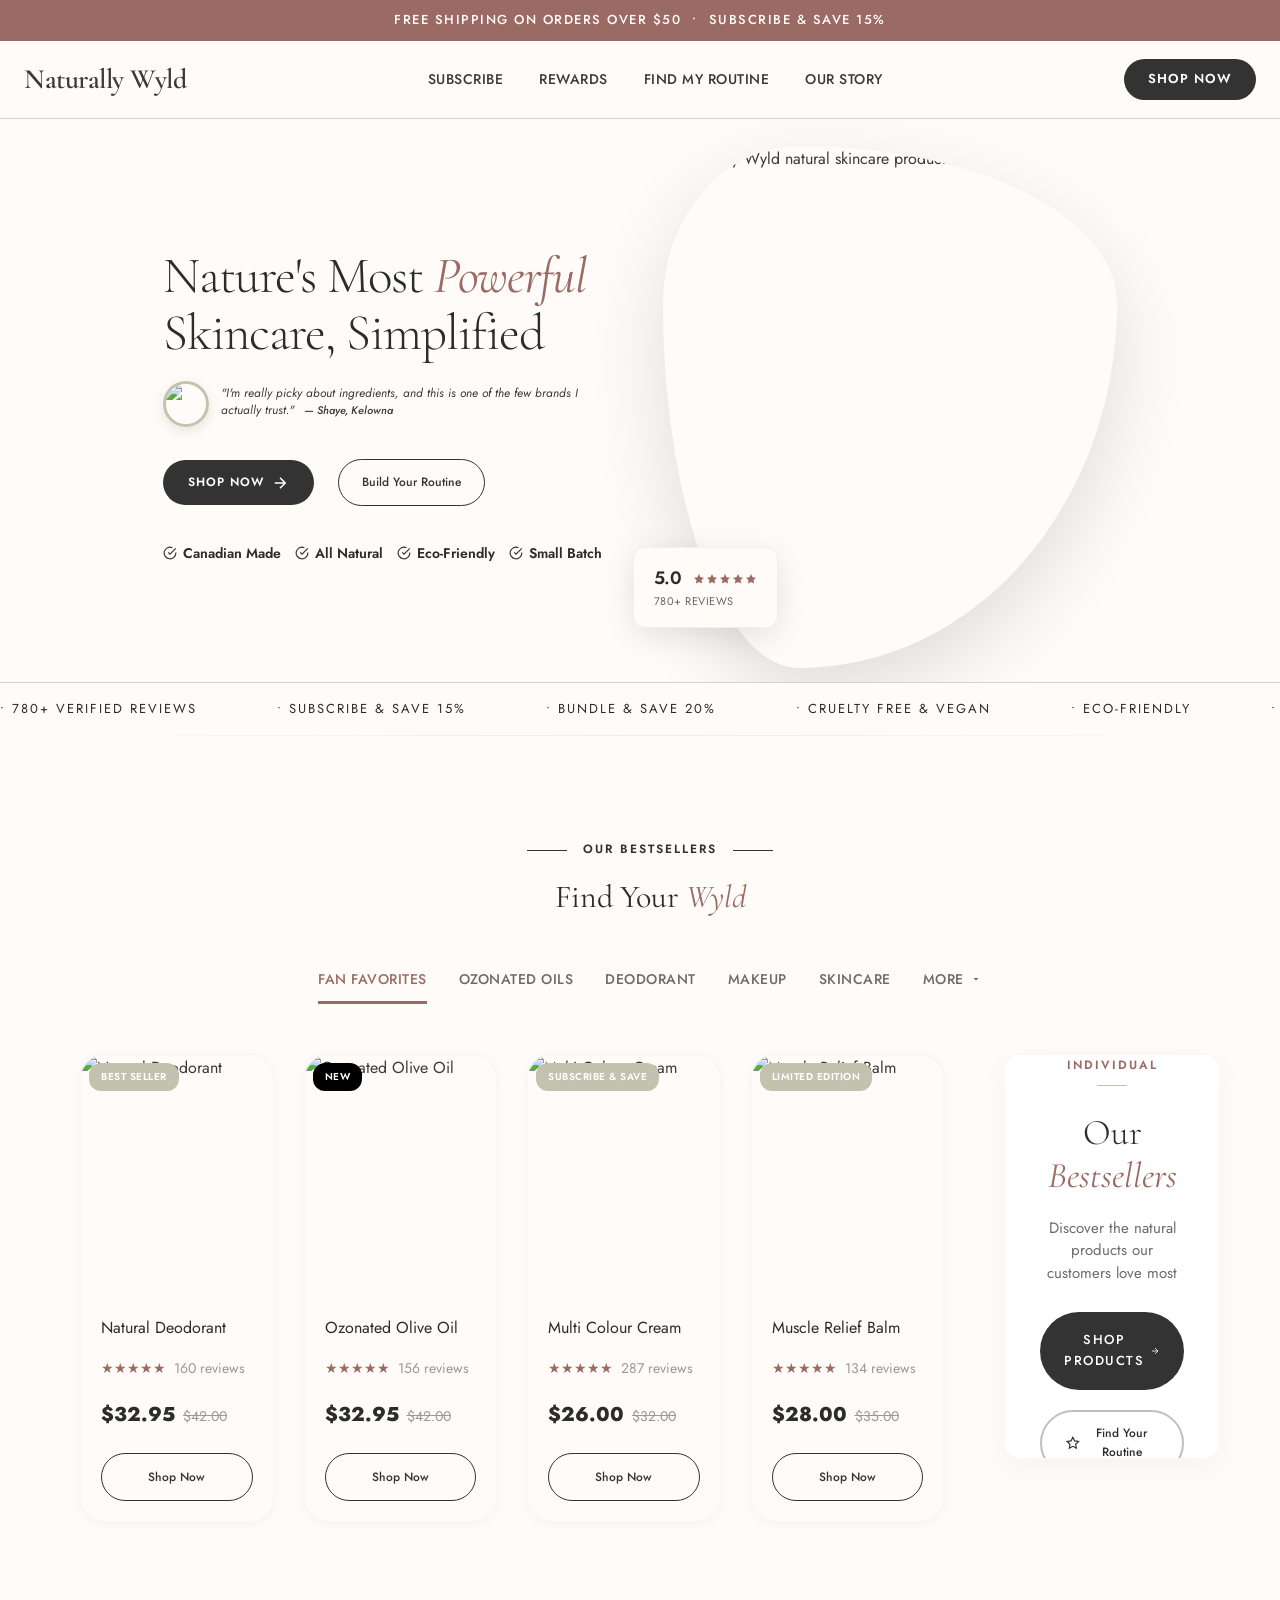
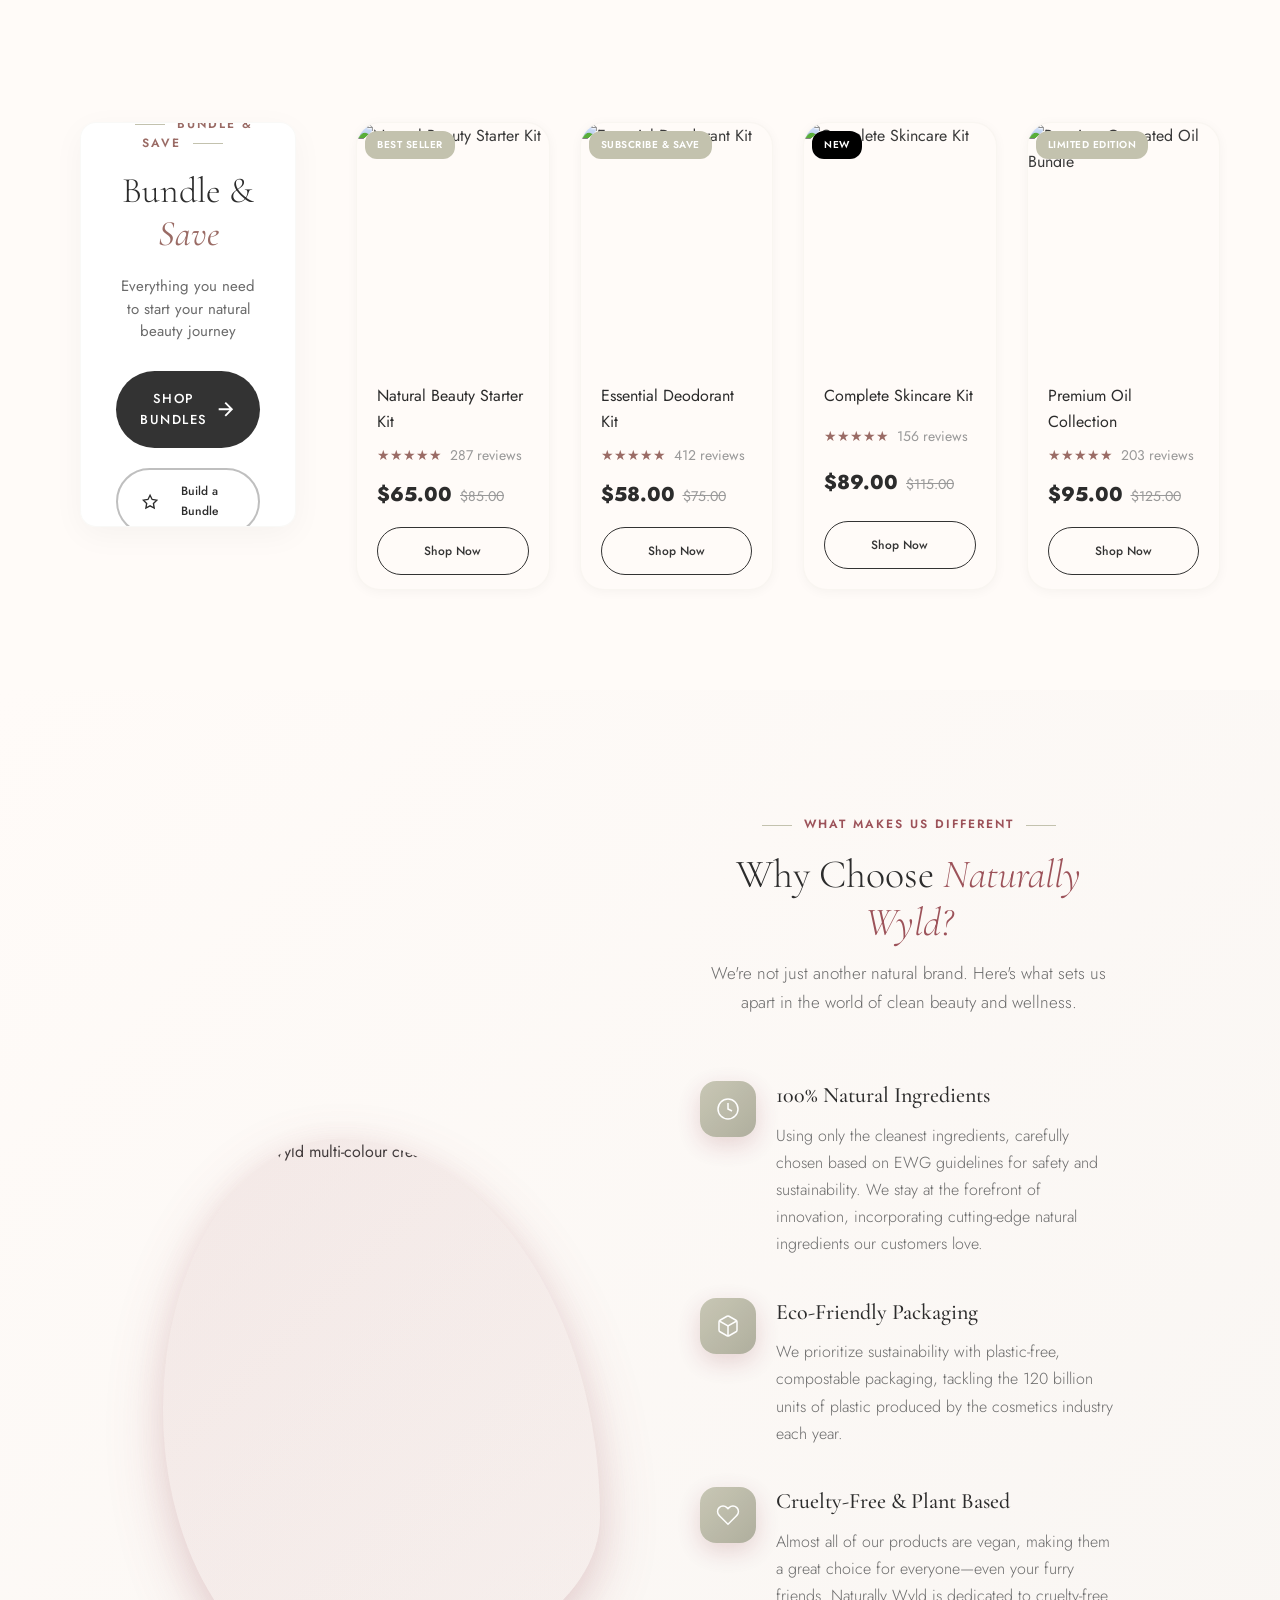
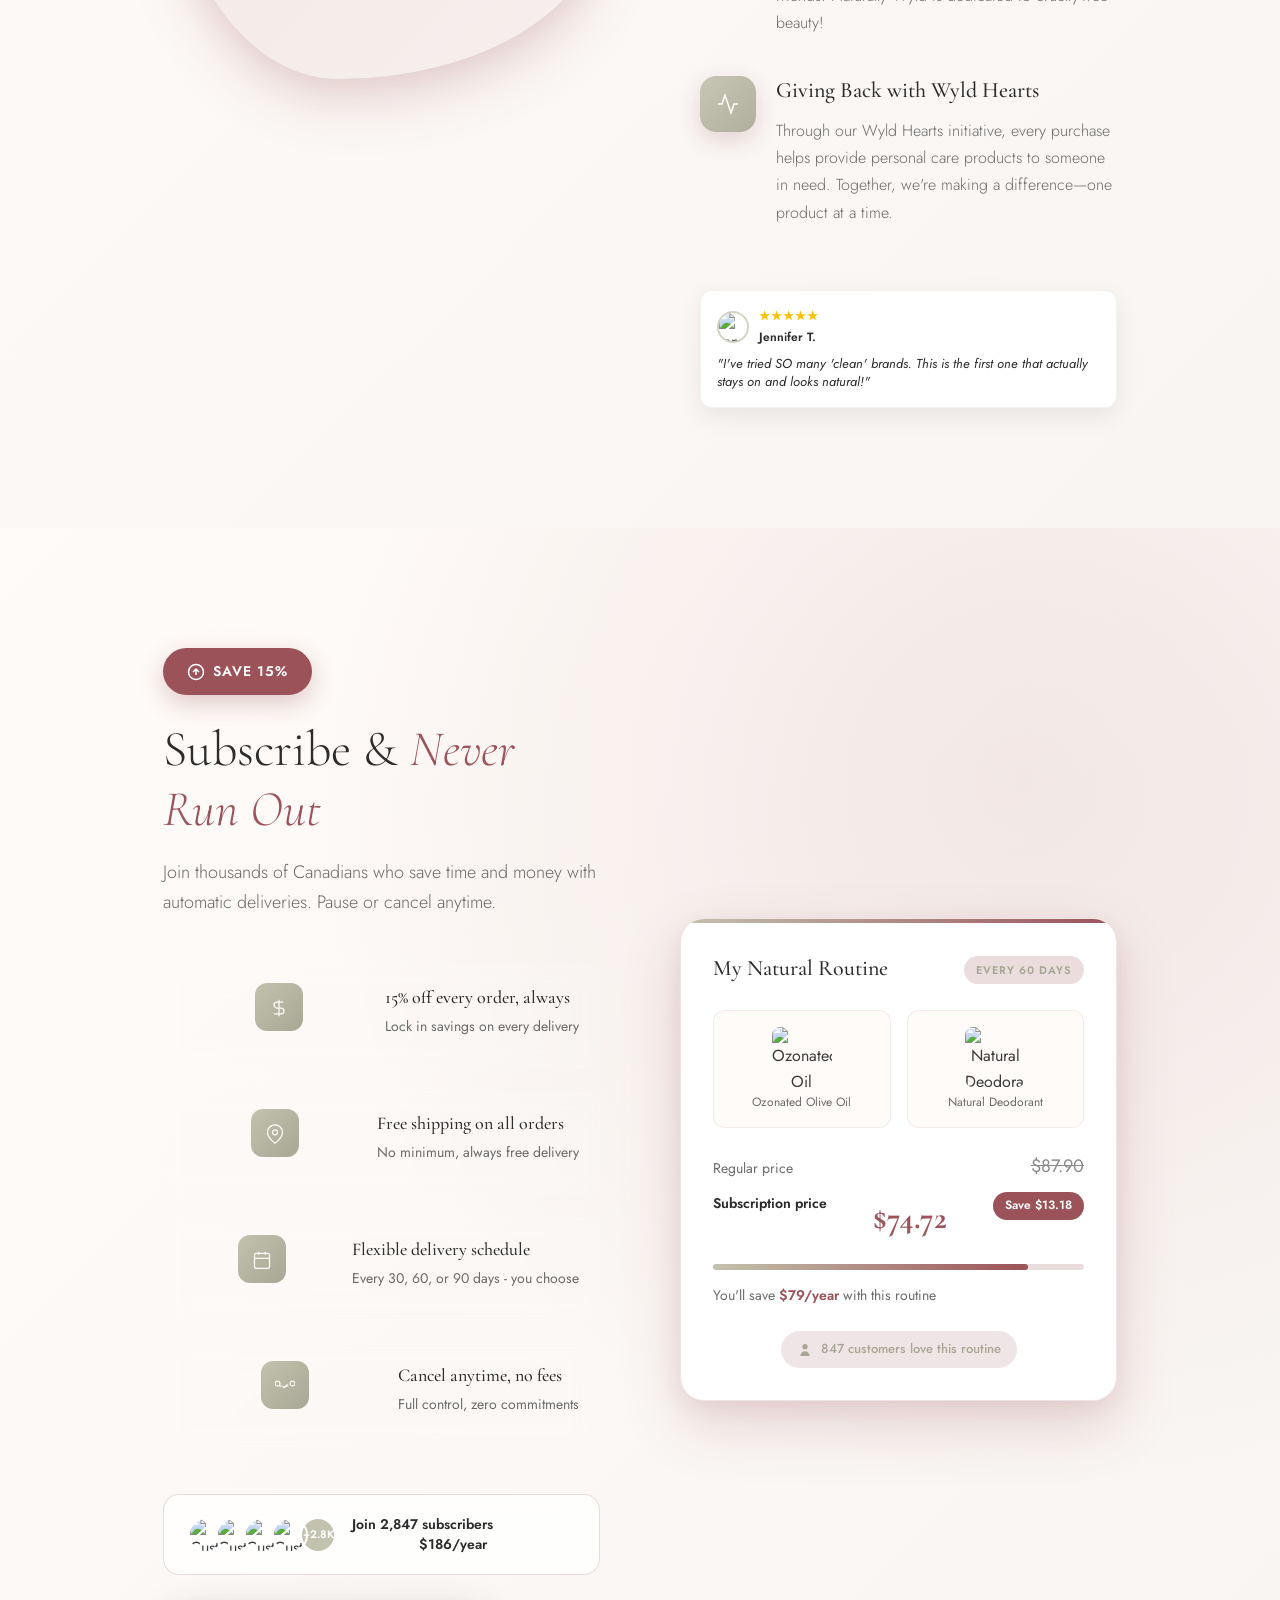
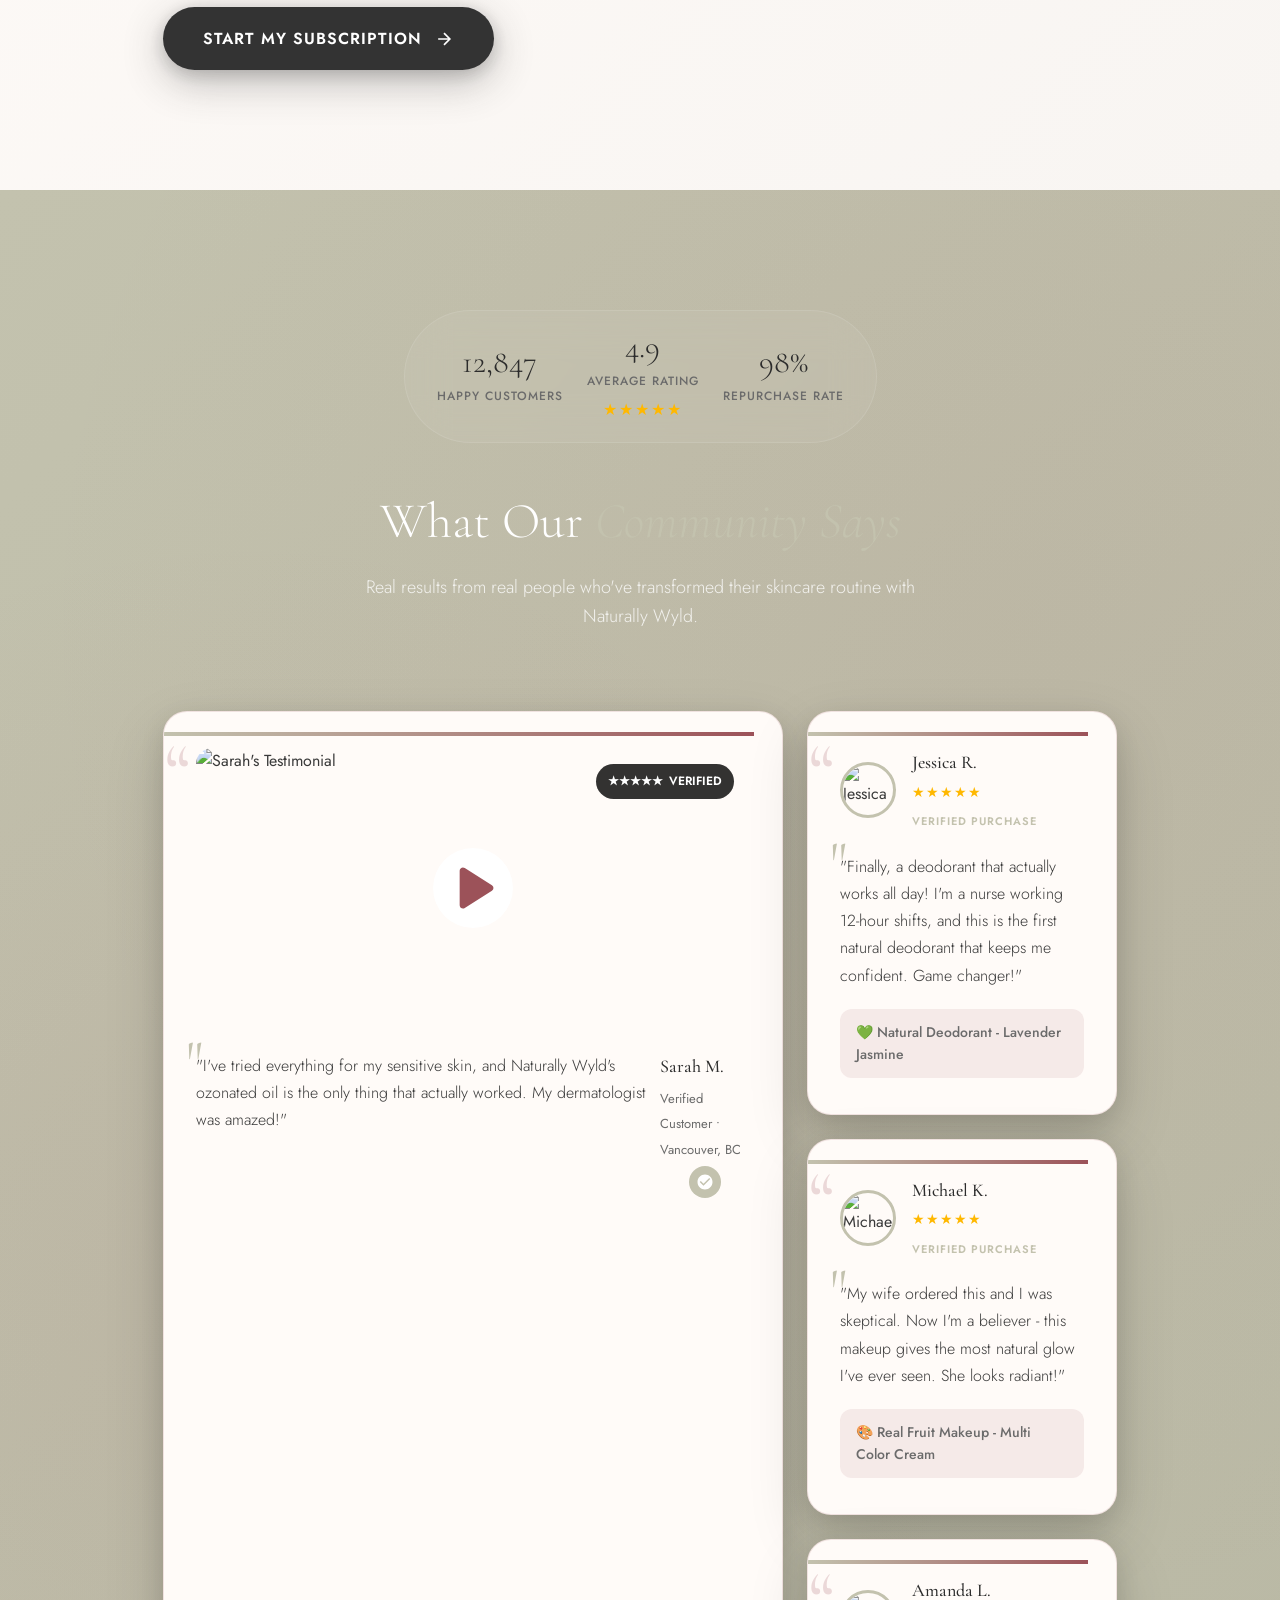
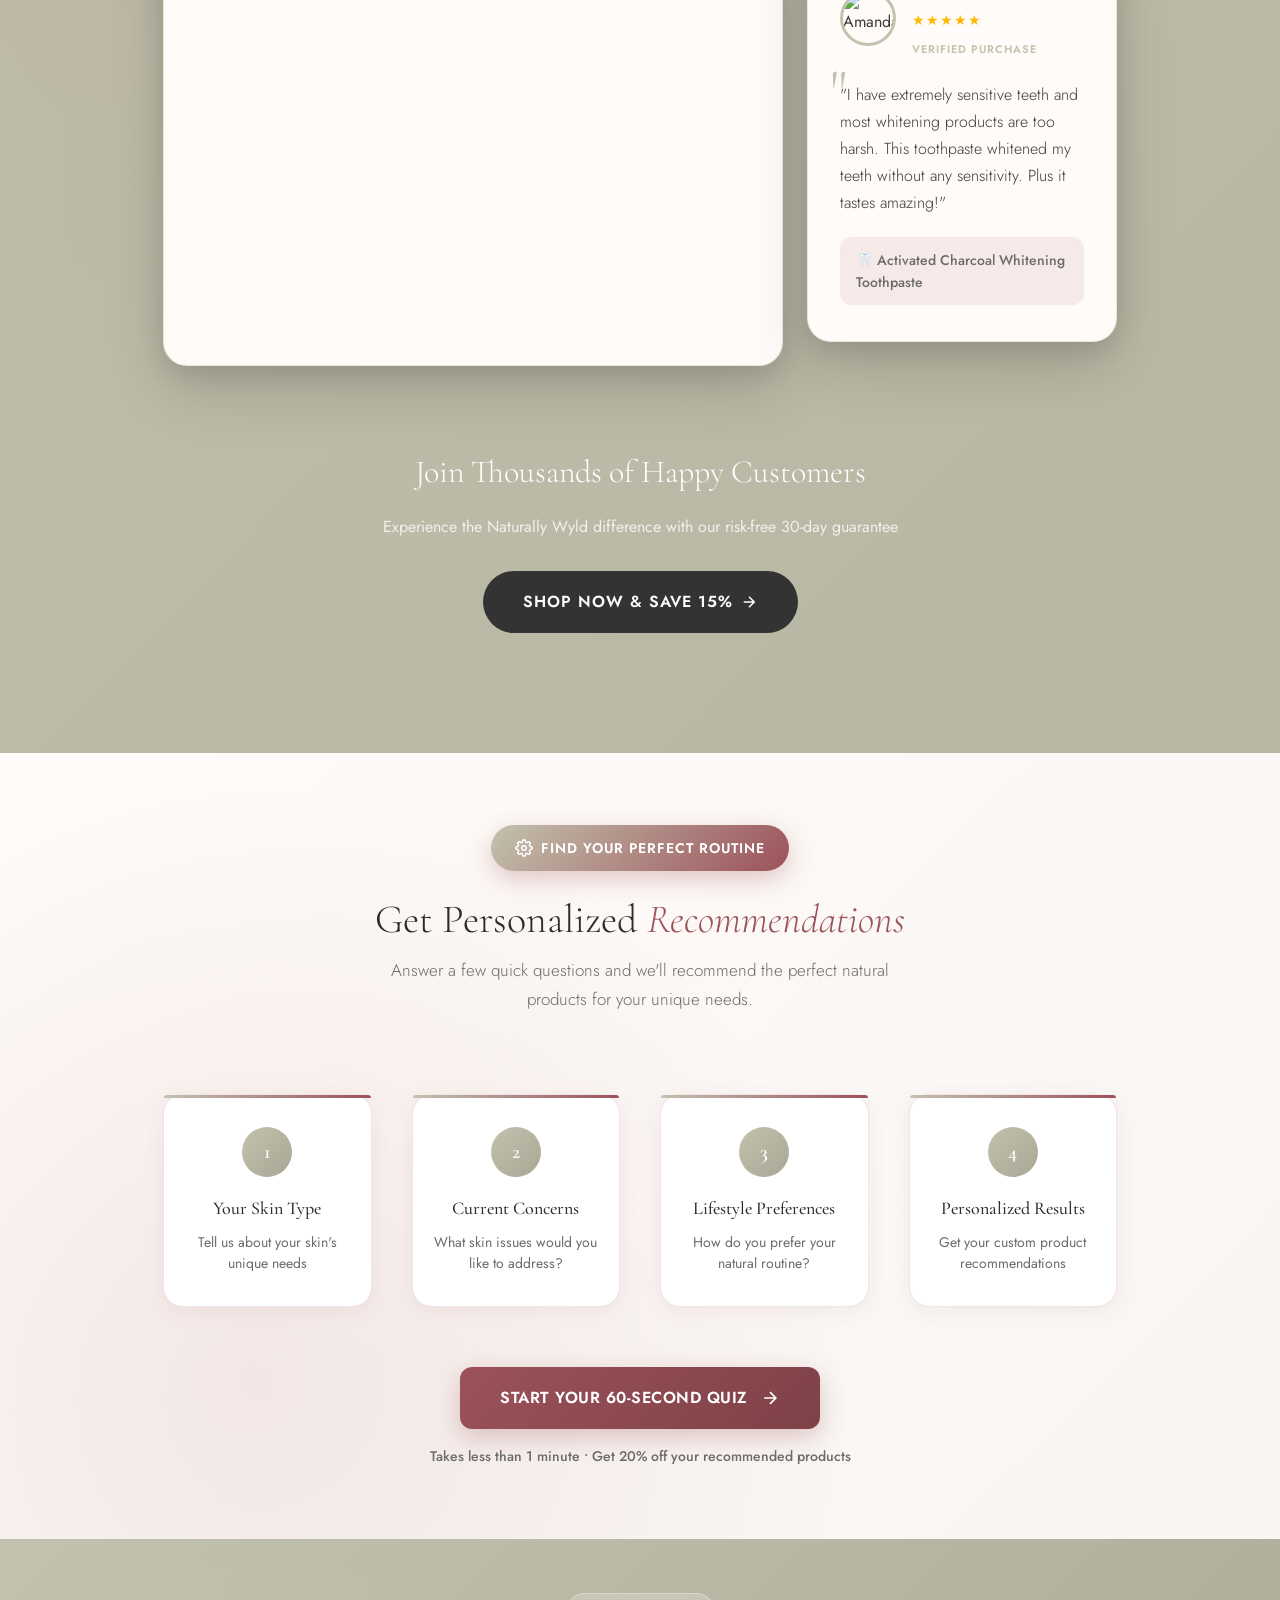
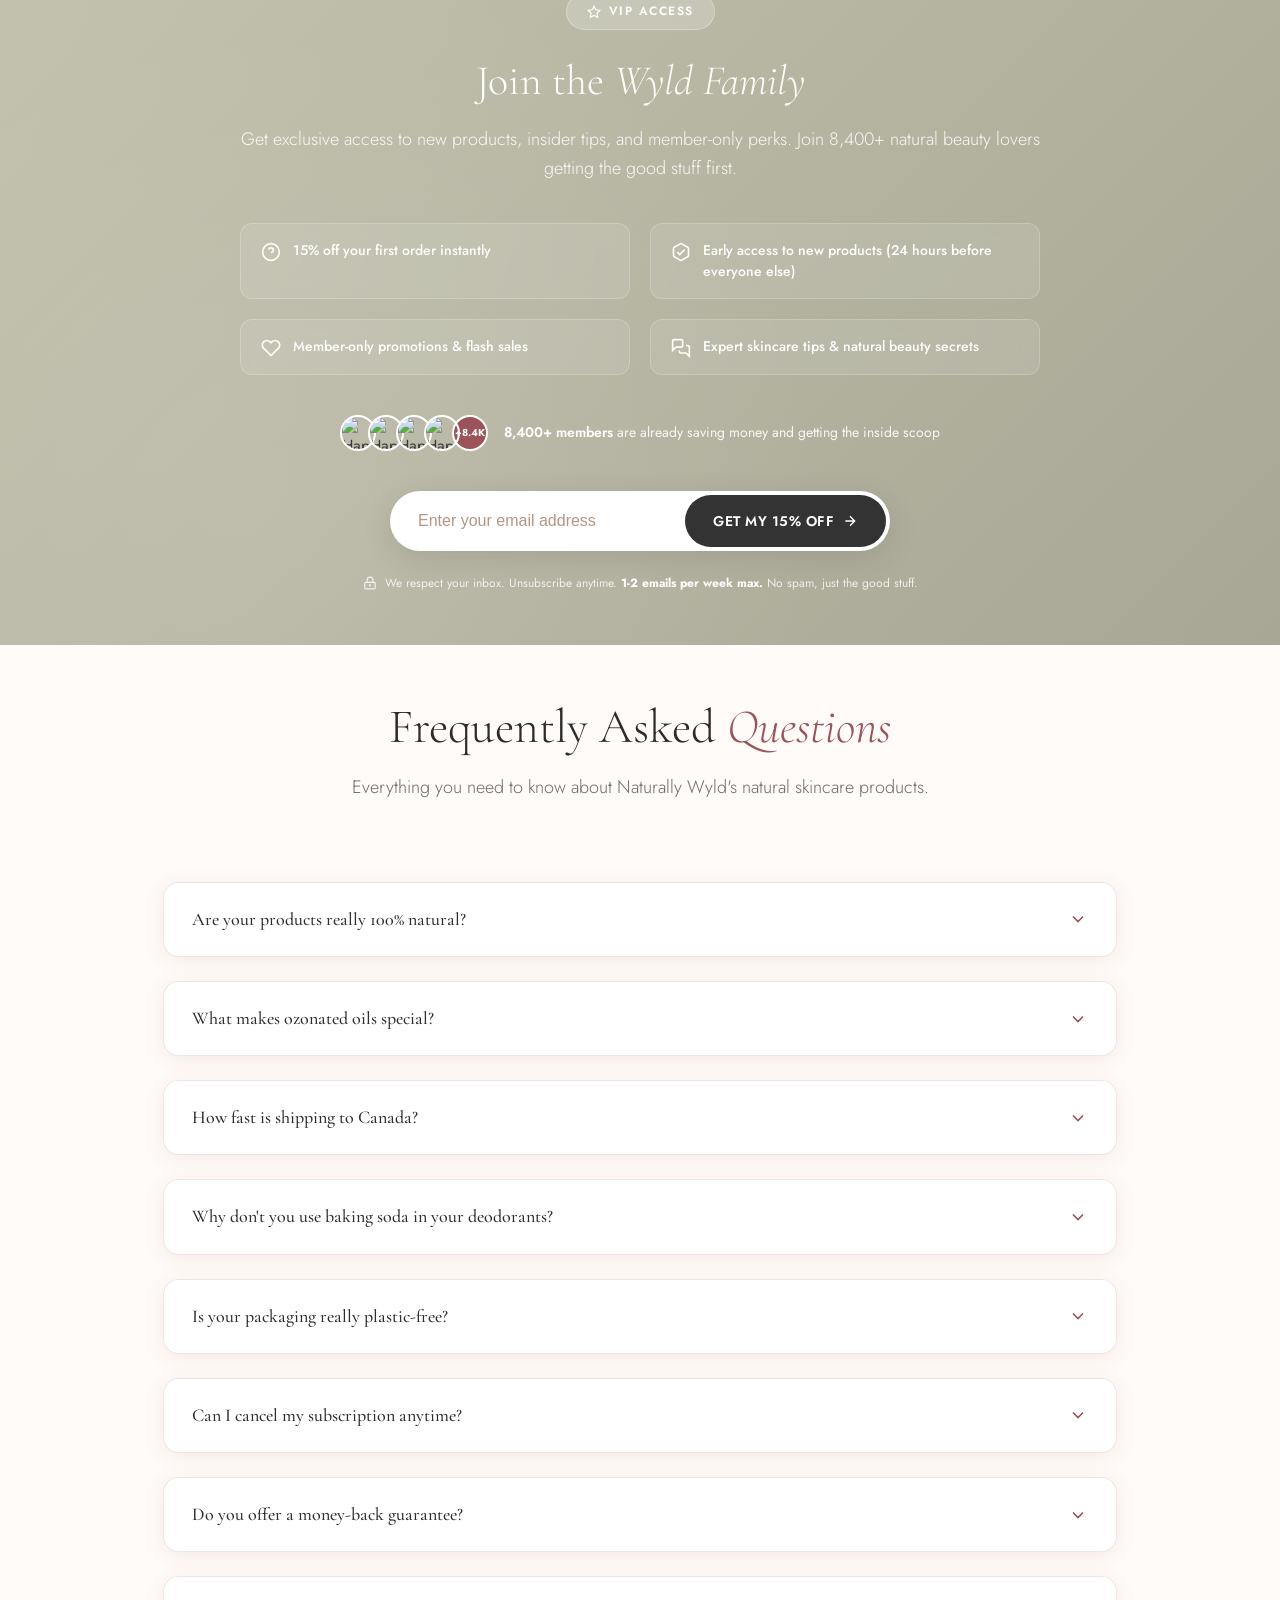
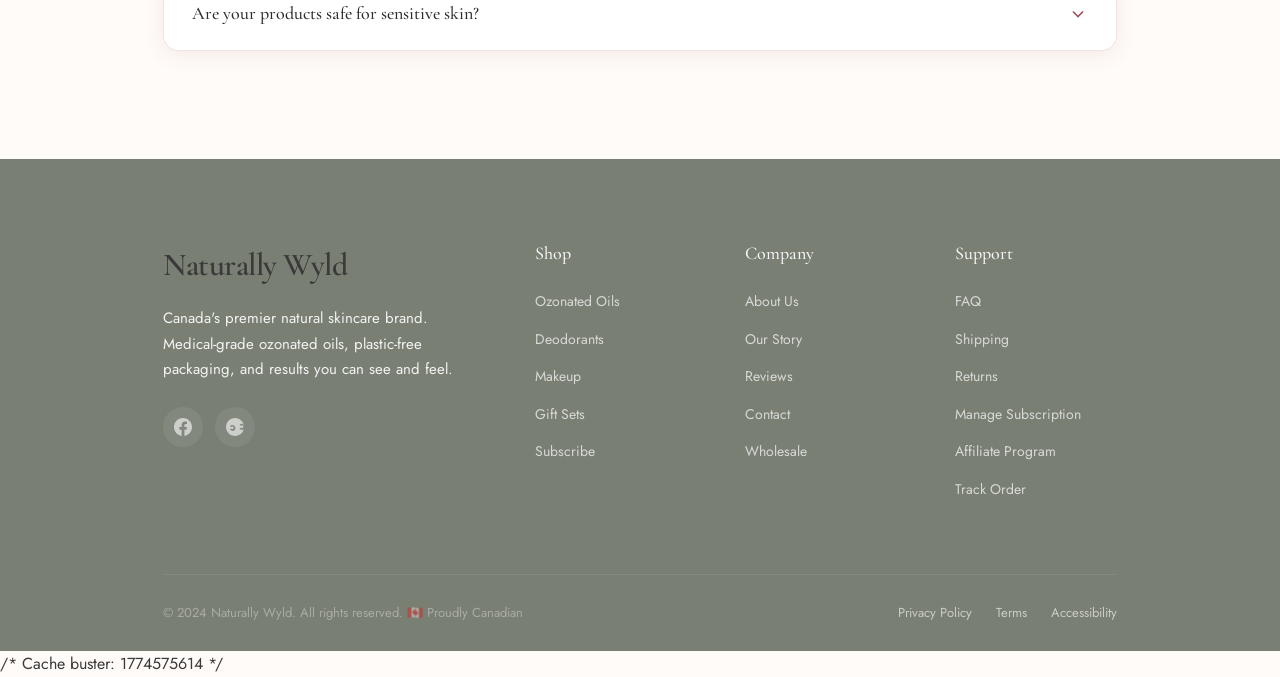
==== wyld-homepage.html @ 9cf931ef "🔧 FIXED BUNDLES SECTION: Restored correct layout for bundles DEVON'S BUNDLES FIX REQUEST: ✅ Fixed me" ====
<!DOCTYPE html>
<html lang="en">
<head>
    <meta charset="UTF-8">
    <meta name="viewport" content="width=device-width, initial-scale=1.0">
    <meta name="description" content="Naturally Wyld - Canadian natural skincare. Medical-grade ozonated oils, baking soda-free deodorants, real fruit makeup. 100% plastic-free. Good For You, Good For The Planet.">
    <meta name="keywords" content="natural skincare Canada, ozonated olive oil, baking soda free deodorant, plastic free skincare, organic skincare">
    <title>Naturally Wyld | Good For You, Good For The Planet</title>

    <!-- Google Fonts -->
    <link rel="preconnect" href="https://fonts.googleapis.com">
    <link rel="preconnect" href="https://fonts.gstatic.com" crossorigin>
    <link href="https://fonts.googleapis.com/css2?family=Cormorant+Garamond:ital,wght@0,300;0,400;0,500;0,600;0,700;1,300;1,400;1,500&family=Jost:wght@300;400;500;600;700&display=swap" rel="stylesheet">

    <style>
        /* ========================================
           CSS CUSTOM PROPERTIES & RESET
           ======================================== */
        :root {
            --sage: #C3C2AE;
            --sage-light: #d4d3c3;
            --sage-dark: #a8a795;
            --cream: #FFFBF8;
            --cream-warm: #FFF6EF;
            --terracotta: #9C5259;
            --terracotta-light: #b8727a;
            --terracotta-dark: #7d4147;
            /* Reverted to original terracotta red buttons */
            --brown: #9A6B65;
            --brown-light: #b08a85;
            --brown-dark: #95684F;
            --brown-dark: #7a5550;
            --charcoal: #2C2C2C;
            --text-primary: #3a3a3a;
            --text-secondary: #6b6b6b;
            --text-light: #8a8a8a;
            --white: #FFFBF8;
            --shadow-sm: 0 2px 8px rgba(0,0,0,0.06);
            --shadow-md: 0 8px 30px rgba(0,0,0,0.08);
            --shadow-lg: 0 20px 60px rgba(0,0,0,0.1);
            --shadow-xl: 0 30px 80px rgba(0,0,0,0.12);
            --radius-sm: 8px;
            --radius-md: 16px;
            --radius-lg: 24px;
            --radius-xl: 32px;
            --transition-fast: 0.2s cubic-bezier(0.4, 0, 0.2, 1);
            --transition-smooth: 0.4s cubic-bezier(0.4, 0, 0.2, 1);
            --transition-spring: 0.6s cubic-bezier(0.34, 1.56, 0.64, 1);
            --font-serif: 'Cormorant Garamond', Georgia, serif;
            --font-sans: 'Jost', -apple-system, BlinkMacSystemFont, sans-serif;
        }

        *, *::before, *::after {
            margin: 0;
            padding: 0;
            box-sizing: border-box;
        }

        html {
            scroll-behavior: smooth;
            -webkit-text-size-adjust: 100%;
        }

        body {
            font-family: var(--font-sans);
            color: var(--text-primary);
            background-color: var(--cream);
            line-height: 1.6;
            overflow-x: hidden;
            -webkit-font-smoothing: antialiased;
            -moz-osx-font-smoothing: grayscale;
        }

        img {
            max-width: 100%;
            height: auto;
            display: block;
        }

        a {
            text-decoration: none;
            color: inherit;
            transition: color var(--transition-fast);
        }

        button {
            border: none;
            background: none;
            cursor: pointer;
            font-family: inherit;
        }

        ul { list-style: none; }

        .container {
            width: 100%;
            max-width: 990px;
            margin: 0 auto;
            padding: 0 18px;
        }

        /* ========================================
           ANIMATIONS
           ======================================== */
        @keyframes fadeInUp {
            from {
                opacity: 0;
                transform: translateY(40px);
            }
            to {
                opacity: 1;
                transform: translateY(0);
            }
        }

        @keyframes fadeIn {
            from { opacity: 0; }
            to { opacity: 1; }
        }

        @keyframes scaleIn {
            from {
                opacity: 0;
                transform: scale(0.9);
            }
            to {
                opacity: 1;
                transform: scale(1);
            }
        }

        @keyframes slideInLeft {
            from {
                opacity: 0;
                transform: translateX(-60px);
            }
            to {
                opacity: 1;
                transform: translateX(0);
            }
        }

        @keyframes slideInRight {
            from {
                opacity: 0;
                transform: translateX(60px);
            }
            to {
                opacity: 1;
                transform: translateX(0);
            }
        }

        @keyframes float {
            0%, 100% { transform: translateY(0); }
            50% { transform: translateY(-10px); }
        }

        @keyframes shimmer {
            0% { background-position: -200% 0; }
            100% { background-position: 200% 0; }
        }

        @keyframes blob {
            0%, 100% { border-radius: 60% 40% 30% 70% / 60% 30% 70% 40%; }
            25% { border-radius: 30% 60% 70% 40% / 50% 60% 30% 60%; }
            50% { border-radius: 50% 60% 30% 60% / 30% 50% 70% 60%; }
            75% { border-radius: 60% 40% 60% 30% / 70% 40% 50% 60%; }
        }

        @keyframes pulse-ring {
            0% { transform: scale(0.95); opacity: 1; }
            100% { transform: scale(1.15); opacity: 0; }
        }

        .animate-on-scroll {
            opacity: 0;
            transform: translateY(40px);
            transition: opacity 0.8s ease, transform 0.8s ease;
        }

        .animate-on-scroll.visible {
            opacity: 1;
            transform: translateY(0);
        }

        .stagger-1 { transition-delay: 0.1s; }
        .stagger-2 { transition-delay: 0.2s; }
        .stagger-3 { transition-delay: 0.3s; }
        .stagger-4 { transition-delay: 0.4s; }

        /* ========================================
           ANNOUNCEMENT BAR
           ======================================== */
        .announcement-bar {
            background: var(--brown);
            color: var(--white);
            text-align: center;
            padding: 10px 20px;
            font-size: 13px;
            font-weight: 500;
            letter-spacing: 1.5px;
            text-transform: uppercase;
            position: relative;
            overflow: hidden;
        }

        .announcement-bar::before {
            content: '';
            position: absolute;
            top: 0;
            left: -200%;
            width: 200%;
            height: 100%;
            background: linear-gradient(90deg, transparent, rgba(255,255,255,0.1), transparent);
            animation: shimmer 4s infinite;
        }

        .announcement-bar span {
            position: relative;
            z-index: 1;
        }

        /* ========================================
           NAVIGATION
           ======================================== */
        .nav {
            background: rgba(255, 251, 248, 0.92);
            backdrop-filter: blur(20px);
            -webkit-backdrop-filter: blur(20px);
            position: sticky;
            top: 0;
            z-index: 1000;
            border-bottom: 1px solid rgba(44, 44, 44, 0.2);
            transition: box-shadow var(--transition-smooth);
        }

        .nav.scrolled {
            box-shadow: var(--shadow-md);
        }

        .nav-inner {
            display: flex;
            align-items: center;
            justify-content: space-between;
            padding: 16px 0;
            max-width: 1280px;
            margin: 0 auto;
            padding-left: 24px;
            padding-right: 24px;
        }

        .nav-logo {
            font-family: var(--font-serif);
            font-size: 28px;
            font-weight: 600;
            color: var(--text-primary);
            letter-spacing: -0.5px;
        }

        .nav-logo span {
            color: var(--text-primary);
        }

        .nav-links {
            display: flex;
            align-items: center;
            gap: 36px;
        }

        .nav-links a {
            font-size: 14px;
            font-weight: 500;
            letter-spacing: 0.5px;
            text-transform: uppercase;
            color: var(--text-primary);
            position: relative;
            padding: 4px 0;
        }

        .nav-links a::after {
            content: '';
            position: absolute;
            bottom: -2px;
            left: 0;
            width: 0;
            height: 2px;
            background: var(--brown);
            transition: width var(--transition-smooth);
            border-radius: 2px;
        }

        .nav-links a:hover::after {
            width: 100%;
        }

        .nav-cta {
            background: #333333 !important;
            color: var(--white) !important;
            padding: 10px 24px !important;
            border-radius: 50px !important;
            font-size: 13px !important;
            font-weight: 600 !important;
            letter-spacing: 1px !important;
            text-transform: uppercase !important;
            transition: all var(--transition-smooth) !important;
        }

        .nav-cta::after { display: none !important; }

        .nav-cta:hover {
            background: #1a1a1a !important;
            transform: translateY(-2px);
            box-shadow: 0 8px 25px rgba(51, 51, 51, 0.3);
        }

        .mobile-toggle {
            display: none;
            flex-direction: column;
            gap: 5px;
            padding: 8px;
        }

        .mobile-toggle span {
            display: block;
            width: 24px;
            height: 2px;
            background: var(--text-primary);
            border-radius: 2px;
            transition: all var(--transition-fast);
        }

        /* ========================================
           HERO SECTION
           ======================================== */
        .hero {
            position: relative;
            min-height: 55vh;
            display: flex;
            align-items: center;
            overflow: hidden;
            background: var(--cream);
            padding: 27px 0 14px;
        }

        /* Hero blobs removed for clean, professional design */

        /* Scroll arrow removed for cleaner flow */

        /* Scroll arrow mobile styles removed */

        .hero-inner {
            display: grid;
            grid-template-columns: 1fr 1fr;
            gap: 45px;
            align-items: center;
            position: relative;
            z-index: 2;
        }

        .hero-content {
            animation: slideInLeft 1s ease-out;
            filter: none !important;
            box-shadow: none !important;
            text-shadow: none !important;
        }

        .hero h1 {
            font-family: var(--font-serif);
            font-size: clamp(32px, 4vw, 54px);
            font-weight: 300;
            line-height: 1.1;
            color: var(--charcoal);
            margin-bottom: 20px;
            letter-spacing: -1px;
        }

        .hero h1 em {
            font-style: italic;
            color: var(--brown);
            font-weight: 400;
        }

        .hero h1 .line-accent {
            display: inline-block;
            position: relative;
        }

        .hero h1 .line-accent::after {
            display: none;
        }

        /* Hero subtitle removed for premium minimal design */

        .hero-actions {
            display: flex;
            align-items: center;
            gap: 24px;
            flex-wrap: wrap;
            margin-top: 8px;
            margin-bottom: 12px;
            padding: 4px 0;
        }
        
        .hero-testimonial {
            margin: 0px 0 12px 0;
            max-width: 600px;
        }
        
        .testimonial-quote {
            font-size: 13px;
            font-style: italic;
            color: var(--text-primary);
            line-height: 1.4;
            margin: 0 !important;
            background: transparent !important;
            background-color: transparent !important;
            background-image: none !important;
            border: none !important;
            border-radius: 0 !important;
            padding: 0 !important;
            box-shadow: none !important;
            outline: none !important;
        }
        
        .testimonial-quote::before,
        .testimonial-quote::after {
            display: none !important;
            content: none !important;
        }
        
        .hero-testimonial::before,
        .hero-testimonial::after {
            display: none !important;
            content: none !important;
        }
        
        .testimonial-text {
            flex: 1;
            margin-top: 18px;
            display: flex;
            align-items: center;
            min-height: 50px;
        }
        
        .hero-testimonial .testimonial-text p {
            margin: 0 !important;
            word-break: keep-all !important;
            overflow-wrap: normal !important;
            font-size: 12px !important;
            line-height: 1.4 !important;
        }
        
        .testimonial-content {
            display: flex;
            align-items: flex-start;
            gap: 16px;
        }
        
        .testimonial-avatar {
            width: 50px;
            height: 50px;
            border-radius: 50%;
            object-fit: cover;
            border: 3px solid var(--sage);
            flex-shrink: 0;
            box-shadow: 0 4px 12px rgba(195, 194, 174, 0.4);
        }
        
        /* Removed - using testimonial-quote now */
        
        .hero-testimonial .testimonial-author {
            font-size: 11px !important;
            color: var(--text-primary) !important;
            font-weight: 500 !important;
            display: inline !important;
            margin-left: 6px !important;
            white-space: nowrap !important;
            text-transform: none !important;
            letter-spacing: normal !important;
        }
        
        /* Removed inline-avatar - using side-by-side layout now */
        
        .hero-features-visual {
            margin: -28px 0 4px -20px;
            display: grid;
            grid-template-columns: repeat(4, auto);
            gap: 40px;
            padding: 6px 0;
            justify-content: start;
        }

        .hero-checks {
            display: flex;
            flex-wrap: wrap;
            gap: 6px 14px;
            margin: 32px 0 0 0;
            font-size: 14px;
            font-weight: 500;
            color: var(--text-primary);
        }

        .hero-checks span {
            display: flex;
            align-items: center;
            gap: 6px;
            color: #2C2C2C;
            font-weight: 600;
        }

        .hero-checks svg {
            width: 14px;
            height: 14px;
            flex-shrink: 0;
            color: #333333;
        }
        
        .feature-visual-item {
            display: flex;
            flex-direction: column;
            align-items: center;
            gap: 10px;
            text-align: center;
            padding: 20px 16px;
            background: none;
            transition: all 0.3s ease;
        }
        
        .feature-visual-item:hover {
        }
        
        .feature-visual-item:hover .feature-icon {
            opacity: 1;
        }
        
        .feature-icon {
            width: 32px;
            height: 32px;
            color: var(--terracotta);
            opacity: 0.9;
            display: flex;
            align-items: center;
            justify-content: center;
            margin: 0 auto;
        }
        
        .feature-icon svg {
            width: 100%;
            height: 100%;
        }
        
        .feature-text {
            font-size: 13px;
            font-weight: 600;
            color: var(--text-primary);
            line-height: 1.3;
        }

        .btn-primary {
            display: inline-flex;
            align-items: center;
            gap: 7px;
            background: #333333;
            color: var(--white);
            padding: 13px 25px;
            border-radius: 50px;
            font-size: 12px;
            font-weight: 600;
            letter-spacing: 1px;
            text-transform: uppercase;
            transition: all var(--transition-smooth);
            position: relative;
            overflow: hidden;
        }

        .btn-primary::before {
            content: '';
            position: absolute;
            top: 0;
            left: -100%;
            width: 100%;
            height: 100%;
            background: linear-gradient(90deg, transparent, rgba(255,255,255,0.15), transparent);
            transition: left 0.5s;
        }

        .btn-primary:hover::before {
            left: 100%;
        }

        .btn-primary:hover {
            background: #1a1a1a;
            transform: translateY(-3px);
            box-shadow: 0 12px 35px rgba(51, 51, 51, 0.35);
        }

        .btn-primary svg {
            width: 18px;
            height: 18px;
            transition: transform var(--transition-fast);
        }

        .btn-primary:hover svg {
            transform: translateX(4px);
        }

        .btn-secondary {
            display: inline-flex !important;
            align-items: center !important;
            gap: 5px !important;
            padding: 13px 23px !important;
            border-radius: 50px !important;
            font-size: 12px !important;
            font-weight: 500 !important;
            color: #333333 !important;
            border: 1px solid #333333 !important;
            background: var(--cream) !important;
            transition: all var(--transition-smooth) !important;
        }

        .btn-secondary:hover {
            background: #333333 !important;
            color: var(--white) !important;
            border-color: #333333 !important;
            transform: translateY(-2px) !important;
            box-shadow: 0 8px 25px rgba(51, 51, 51, 0.4) !important;
        }
        
        /* Ultra-specific targeting for Build Your Routine button */
        .hero-actions .btn-secondary,
        a[href="#routine-quiz"].btn-secondary,
        a.btn-secondary {
            display: inline-flex !important;
            align-items: center !important;
            gap: 5px !important;
            padding: 13px 23px !important;
            border-radius: 50px !important;
            font-size: 12px !important;
            font-weight: 500 !important;
            color: #333333 !important;
            border: 1px solid #333333 !important;
            background: #FFFBF8 !important;
            transition: all 0.3s ease !important;
            text-decoration: none !important;
        }
        
        .hero-actions .btn-secondary:hover,
        a[href="#routine-quiz"].btn-secondary:hover,
        a.btn-secondary:hover {
            background: #333333 !important;
            color: var(--white) !important;
            border-color: #333333 !important;
            transform: translateY(-2px) !important;
            box-shadow: 0 8px 25px rgba(51, 51, 51, 0.4) !important;
        }

        .hero-image-wrapper {
            position: relative;
            animation: slideInRight 1s ease-out;
        }

        /* Removed padding - keeping simple */
        
        .hero-image-container {
            position: relative;
            border-radius: 30% 70% 70% 30% / 30% 30% 70% 70%;
            overflow: hidden;
            box-shadow: var(--shadow-xl);
        }

        .hero-image-container img {
            width: 100%;
            height: 522px;
            object-fit: cover;
            transition: transform 8s ease;
        }

        .hero-image-container:hover img {
            transform: scale(1.05);
        }

        /* Hero floating cards removed for premium clean aesthetic */

        /* Premium Review Badge */
        .premium-review-badge {
            position: absolute;
            bottom: 40px;
            left: -30px;
            background: rgba(255, 251, 248, 0.95);
            backdrop-filter: blur(10px);
            border-radius: 12px;
            padding: 16px 20px;
            border: 1px solid rgba(195, 194, 174, 0.2);
            box-shadow: 0 8px 32px rgba(0, 0, 0, 0.1);
            z-index: 10;
        }
        
        .premium-review-content {
            display: flex;
            align-items: center;
            gap: 12px;
        }
        
        .premium-rating-display {
            font-size: 18px;
            font-weight: 600;
            color: #2C2C2C;
            letter-spacing: -0.5px;
        }
        
        .premium-stars {
            display: flex;
            gap: 1px;
        }
        
        .premium-star {
            width: 12px;
            height: 12px;
            fill: #9A6B65;
        }
        
        .premium-review-text {
            font-size: 11px;
            color: #666;
            font-weight: 400;
            letter-spacing: 0.5px;
            text-transform: uppercase;
        }

        /* Customer benefits section removed */

        /* Benefit card styles removed */

        .benefit-card::before {
            content: '';
            position: absolute;
            top: 0;
            left: 0;
            right: 0;
            height: 3px;
            background: linear-gradient(90deg, var(--sage) 0%, var(--terracotta) 100%);
        }

        .benefit-card:hover {
            transform: translateY(-4px);
            box-shadow: 0 12px 40px rgba(156, 82, 89, 0.15);
        }

        .benefit-icon {
            width: 60px;
            height: 60px;
            background: linear-gradient(135deg, var(--sage) 0%, var(--sage-dark) 100%);
            border-radius: 50%;
            display: flex;
            align-items: center;
            justify-content: center;
            margin: 0 auto 20px;
            color: white;
            transition: all var(--transition-smooth);
        }

        .benefit-card:hover .benefit-icon {
            background: linear-gradient(135deg, var(--terracotta) 0%, var(--terracotta-dark) 100%);
            transform: scale(1.1);
        }

        .benefit-icon svg {
            width: 24px;
            height: 24px;
            stroke-width: 2;
        }

        .benefit-card h3 {
            font-family: var(--font-serif);
            font-size: 18px;
            font-weight: 500;
            color: var(--charcoal);
            margin-bottom: 12px;
            line-height: 1.3;
        }

        .benefit-card p {
            font-size: 14px;
            color: var(--text-secondary);
            line-height: 1.5;
            margin-bottom: 20px;
        }

        .benefit-btn {
            display: inline-flex;
            align-items: center;
            justify-content: center;
            background: #333333;
            color: white;
            text-decoration: none;
            padding: 10px 20px;
            border-radius: 6px;
            font-size: 11px;
            font-weight: 600;
            text-transform: uppercase;
            letter-spacing: 1px;
            transition: all var(--transition-smooth);
            min-width: 100px;
        }

        .benefit-btn:hover {
            background: #1a1a1a;
            transform: translateY(-1px);
        }

        /* Quiz card special styling */
        .quiz-card {
            background: linear-gradient(135deg, rgba(156, 82, 89, 0.08) 0%, rgba(156, 82, 89, 0.05) 100%);
            border: 2px solid rgba(156, 82, 89, 0.3);
        }

        .quiz-card:hover {
            border-color: var(--sage);
            transform: translateY(-6px);
            box-shadow: 0 16px 48px rgba(156, 82, 89, 0.2);
        }

        .quiz-icon {
            background: linear-gradient(135deg, var(--sage) 0%, var(--terracotta) 100%);
        }

        .quiz-card:hover .quiz-icon {
            background: linear-gradient(135deg, var(--terracotta) 0%, var(--sage) 100%);
        }

        .quiz-btn {
            background: linear-gradient(135deg, var(--sage) 0%, var(--sage-dark) 100%);
        }

        .quiz-btn:hover {
            background: linear-gradient(135deg, var(--sage-dark) 0%, var(--terracotta) 100%);
        }

        /* ========================================
           ROUTINE QUIZ SECTION
           ======================================== */
        .routine-quiz-section {
            padding: 72px 0;
            background: linear-gradient(135deg, #FFFBF8 0%, #F8F5F2 100%);
            position: relative;
        }

        .routine-quiz-section::before {
            content: '';
            position: absolute;
            top: 0;
            left: 0;
            right: 0;
            bottom: 0;
            background: radial-gradient(circle at 20% 80%, rgba(156, 82, 89, 0.1) 0%, transparent 50%);
        }

        .quiz-header {
            text-align: center;
            margin-bottom: 80px;
            position: relative;
            z-index: 2;
        }

        .quiz-badge {
            display: inline-flex;
            align-items: center;
            gap: 8px;
            background: linear-gradient(135deg, var(--sage) 0%, var(--terracotta) 100%);
            color: white;
            padding: 12px 24px;
            border-radius: 50px;
            font-size: 14px;
            font-weight: 600;
            text-transform: uppercase;
            letter-spacing: 1px;
            margin-bottom: 24px;
            box-shadow: 0 8px 24px rgba(156, 82, 89, 0.3);
        }

        .quiz-badge svg {
            width: 18px;
            height: 18px;
        }

        .quiz-content {
            position: relative;
            z-index: 2;
        }

        .quiz-steps {
            display: grid;
            grid-template-columns: repeat(4, 1fr);
            gap: 40px;
            margin-bottom: 60px;
        }

        .quiz-step {
            text-align: center;
            background: white;
            border-radius: 20px;
            padding: 32px 20px;
            border: 1px solid rgba(156, 82, 89, 0.15);
            box-shadow: 0 4px 20px rgba(156, 82, 89, 0.08);
            transition: all var(--transition-smooth);
            position: relative;
        }

        .quiz-step:hover {
            transform: translateY(-4px);
            box-shadow: 0 12px 40px rgba(156, 82, 89, 0.15);
        }

        .quiz-step::before {
            content: '';
            position: absolute;
            top: 0;
            left: 0;
            right: 0;
            height: 3px;
            background: linear-gradient(90deg, var(--sage) 0%, var(--terracotta) 100%);
            border-radius: 20px 20px 0 0;
        }

        .step-number {
            width: 50px;
            height: 50px;
            background: linear-gradient(135deg, var(--sage) 0%, var(--sage-dark) 100%);
            color: white;
            border-radius: 50%;
            display: flex;
            align-items: center;
            justify-content: center;
            font-family: var(--font-serif);
            font-size: 20px;
            font-weight: 600;
            margin: 0 auto 20px;
            transition: all var(--transition-smooth);
        }

        .quiz-step:hover .step-number {
            background: linear-gradient(135deg, var(--terracotta) 0%, var(--terracotta-dark) 100%);
            transform: scale(1.1);
        }

        .step-content h4 {
            font-family: var(--font-serif);
            font-size: 18px;
            font-weight: 500;
            color: var(--charcoal);
            margin-bottom: 12px;
            line-height: 1.3;
        }

        .step-content p {
            font-size: 14px;
            color: var(--text-secondary);
            line-height: 1.5;
            margin: 0;
        }

        .quiz-cta {
            text-align: center;
        }

        .quiz-start-btn {
            display: inline-flex;
            align-items: center;
            gap: 12px;
            background: linear-gradient(135deg, var(--terracotta) 0%, var(--terracotta-dark) 100%);
            color: white;
            text-decoration: none;
            padding: 18px 40px;
            border-radius: 12px;
            font-size: 16px;
            font-weight: 600;
            text-transform: uppercase;
            letter-spacing: 0.5px;
            transition: all var(--transition-smooth);
            box-shadow: 0 8px 24px rgba(156, 82, 89, 0.3);
            margin-bottom: 16px;
        }

        .quiz-start-btn:hover {
            background: linear-gradient(135deg, var(--sage) 0%, var(--sage-dark) 100%);
            transform: translateY(-2px);
            box-shadow: 0 12px 32px rgba(156, 82, 89, 0.4);
        }

        .quiz-start-btn svg {
            width: 20px;
            height: 20px;
            transition: transform var(--transition-fast);
        }

        .quiz-start-btn:hover svg {
            transform: translateX(4px);
        }

        .quiz-promise {
            font-size: 14px;
            color: var(--text-secondary);
            margin: 0;
            font-weight: 500;
        }

        @media (max-width: 1024px) {
            .quiz-steps {
                grid-template-columns: repeat(2, 1fr);
                gap: 30px;
            }
        }

        @media (max-width: 768px) {
            .routine-quiz-section {
                padding: 80px 0;
            }

            .quiz-header {
                margin-bottom: 60px;
            }

            .quiz-steps {
                grid-template-columns: 1fr;
                gap: 20px;
                margin-bottom: 40px;
            }

            .quiz-step {
                padding: 24px 16px;
            }

            .step-number {
                width: 40px;
                height: 40px;
                font-size: 16px;
                margin-bottom: 16px;
            }

            .step-content h4 {
                font-size: 16px;
            }

            .quiz-start-btn {
                padding: 16px 32px;
                font-size: 14px;
            }
        }

        @media (max-width: 1024px) {
            .benefits-grid {
                grid-template-columns: repeat(2, 1fr);
                gap: 24px;
            }
        }

        @media (max-width: 768px) {
            .customer-benefits-section {
                padding: 50px 0;
            }

            .benefits-grid {
                grid-template-columns: 1fr;
                gap: 20px;
            }

            .benefit-card {
                padding: 28px 20px;
            }

            .benefit-icon {
                width: 50px;
                height: 50px;
                margin-bottom: 16px;
            }

            .benefit-icon svg {
                width: 20px;
                height: 20px;
            }

            .benefit-card h3 {
                font-size: 16px;
            }
        }

        /* ========================================
           TRUST BANNER SECTION
           ======================================== */
        .trust-banner {
            background: var(--cream);
            padding: 16px 0;
            position: relative;
            overflow: hidden;
            border-top: 1px solid rgba(44, 44, 44, 0.2);
            width: 100%;
            display: flex;
            align-items: center;
        }

        .scrolling-content {
            display: flex;
            animation: scroll-left 120s linear infinite;
            white-space: nowrap;
            gap: 80px;
            width: fit-content;
            align-items: center;
            height: 100%;
        }

        .scrolling-content span {
            color: #2C2C2C;
            font-family: var(--font-sans);
            font-size: 13px;
            font-weight: 400;
            text-transform: uppercase;
            letter-spacing: 2px;
            display: flex;
            align-items: center;
            gap: 8px;
            flex-shrink: 0;
        }

        @keyframes scroll-left {
            from {
                transform: translateX(0);
            }
            to {
                transform: translateX(-33.333%);
            }
        }

        /* ========================================
           NATIVE-STYLE NAVIGATION
           ======================================== */
        .navigation-bar {
            background: var(--cream);
            padding: 24px 0 16px;
            border-top: 1px solid rgba(44, 44, 44, 0.15);
            text-align: center;
        }

        .navigation-title {
            font-family: var(--font-serif);
            font-size: 32px;
            font-weight: 500;
            color: var(--text-primary);
            text-align: center;
            margin: 0 0 12px 0;
            font-style: italic;
            line-height: 1.2;
            position: relative;
            display: inline-block;
        }

        .navigation-title::after {
            content: '';
            position: absolute;
            bottom: -4px;
            left: 50%;
            transform: translateX(-50%);
            width: 80%;
            height: 8px;
            background: rgba(156, 82, 89, 0.4);
            z-index: 1;
            border-radius: 4px;
        }

        .nav-links-grid {
            display: flex;
            justify-content: center;
            align-items: center;
            gap: 48px;
            flex-wrap: wrap;
        }

        .nav-link {
            font-family: var(--font-sans);
            font-size: 13px;
            font-weight: 500;
            color: #2C2C2C;
            text-decoration: none;
            text-transform: uppercase;
            letter-spacing: 1.5px;
            transition: all var(--transition-smooth);
            position: relative;
            padding: 8px 0;
        }

        .nav-link:hover {
            color: var(--brown);
        }

        .nav-link::after {
            content: '';
            position: absolute;
            bottom: 2px;
            left: 0;
            width: 0;
            height: 1px;
            background: var(--brown);
            transition: width var(--transition-smooth);
        }

        .nav-link:hover::after {
            width: 100%;
        }
        
        .categories-container {
            display: flex;
            align-items: center;
            gap: 60px;
        }

        .categories-title {
            text-align: left;
            font-family: var(--font-serif);
            font-size: 32px;
            font-weight: 600;
            color: var(--cream);
            margin: 0;
            letter-spacing: 3px;
            margin-left: -80px;
            flex-shrink: 0;
        }

        .top-categories-bar::before {
            content: '';
            position: absolute;
            top: 0;
            left: 0;
            right: 0;
            height: 1px;
            background: linear-gradient(90deg, transparent, rgba(156, 82, 89, 0.3), transparent);
        }

        .top-categories-bar::after {
            content: '';
            position: absolute;
            bottom: 0;
            left: 0;
            right: 0;
            height: 1px;
            background: linear-gradient(90deg, transparent, rgba(156, 82, 89, 0.3), transparent);
        }

        .categories-header {
            text-align: center;
            margin-bottom: 28px;
        }

        .categories-header h3 {
            font-family: var(--font-sans);
            font-size: 12px;
            font-weight: 600;
            letter-spacing: 2.5px;
            text-transform: uppercase;
            color: var(--terracotta);
            position: relative;
            display: inline-block;
        }

        .categories-header h3::before,
        .categories-header h3::after {
            content: '';
            display: inline-block;
            width: 30px;
            height: 1px;
            background: var(--sage);
            vertical-align: middle;
            margin: 0 14px;
        }

        /* Removed category styles - replaced with trust banner */

        @media (max-width: 768px) {
            .scrolling-content span {
                font-size: 13px;
                gap: 6px;
            }

            .navigation-bar {
                padding: 20px 0 12px;
            }

            /* Trust banner padding now standard */

            .navigation-title {
                font-size: 28px;
                margin-bottom: 14px;
            }

            .nav-links-grid {
                gap: 24px;
            }

            .nav-link {
                font-size: 12px;
                letter-spacing: 1px;
            }

            .hero {
                min-height: 55vh;
                padding: 25px 0 15px;
                overflow: hidden;
            }
        }

        @media (max-width: 480px) {
            .scrolling-content span {
                font-size: 11px;
                gap: 4px;
            }
            
            .premium-review-badge {
                left: 10px;
                bottom: 20px;
                padding: 12px 14px;
            }
            
            .premium-rating-display {
                font-size: 14px;
            }
            
            .premium-star {
                width: 9px;
                height: 9px;
            }
            
            .premium-review-text {
                font-size: 10px;
            }

            /* Trust banner padding now standard */

            .navigation-title {
                font-size: 24px;
                margin-bottom: 12px;
            }

            .navigation-title::after {
                height: 6px;
                bottom: -2px;
            }

            .nav-links-grid {
                gap: 16px;
                flex-direction: column;
            }

            .nav-link {
                font-size: 11px;
            }
        }
            
            .hero-testimonial {
                margin: 6px 0;
                max-width: 100%;
            }
            
            .testimonial-content {
                display: flex;
                align-items: flex-start;
                gap: 12px;
            }
            
            .testimonial-text {
                margin-top: 14px;
                display: flex;
                align-items: center;
                min-height: 42px;
            }
            
            .testimonial-avatar {
                width: 42px;
                height: 42px;
            }
            
            .testimonial-text p {
                font-size: 14px;
                line-height: 1.4;
            }
            
            .hero-testimonial .testimonial-author {
                font-size: 11px !important;
                display: inline !important;
            }
            
            .hero-features-visual {
                grid-template-columns: repeat(2, auto);
                gap: 24px;
                margin: 6px 0 6px -40px;
                padding: 8px 0;
                justify-content: start;
            }
            
            .feature-visual-item {
                padding: 16px 12px;
            }
            
            .feature-icon {
                width: 28px;
                height: 28px;
            }
            
            .feature-text {
                font-size: 12px;
            }

            .categories-header {
                margin-bottom: 20px;
            }
            
            .categories-title {
                margin-left: -60px;
                margin: 0 0 0 -60px;
            }
        }
        
        @media (max-width: 480px) {
            .hero-testimonial {
                margin: 6px 0;
            }
            
            .testimonial-content {
                display: flex;
                align-items: flex-start;
                gap: 10px;
            }
            
            .testimonial-text {
                margin-top: 12px;
                display: flex;
                align-items: center;
                min-height: 38px;
            }
            
            .testimonial-avatar {
                width: 38px;
                height: 38px;
            }
            
            .testimonial-text p {
                font-size: 13px;
                line-height: 1.3;
            }
            
            .hero-testimonial .testimonial-author {
                font-size: 10px !important;
                display: inline !important;
            }
            
            .hero-features-visual {
                grid-template-columns: repeat(2, auto);
                gap: 18px;
                margin: 4px 0 4px -30px;
                padding: 6px 0;
                justify-content: start;
            }
            
            .feature-visual-item {
                padding: 12px 8px;
            }
            
            .feature-icon {
                width: 24px;
                height: 24px;
            }
            
            .feature-text {
                font-size: 11px;
            }
            
            .categories-title {
                margin: 0 0 0 -40px;
            }
            
            .categories-container {
                gap: 32px;
            }
        }

        /* Trust signals removed - redundant with hero section feature icons */

        /* ========================================
           SECTION UTILITIES
           ======================================== */
        .section {
            padding: 72px 0;
        }

        .section-header {
            text-align: center;
            margin-bottom: 64px;
        }

        .section-tag {
            display: inline-block;
            font-size: 12px;
            font-weight: 600;
            letter-spacing: 2px;
            text-transform: uppercase;
            color: var(--terracotta);
            margin-bottom: 16px;
            position: relative;
        }

        .section-tag::before,
        .section-tag::after {
            content: '';
            display: inline-block;
            width: 30px;
            height: 1px;
            background: var(--sage);
            vertical-align: middle;
            margin: 0 12px;
        }

        .section-title {
            font-family: var(--font-serif);
            font-size: clamp(25px, 3.2vw, 40px);
            font-weight: 300;
            color: var(--charcoal);
            line-height: 1.2;
            margin-bottom: 13px;
        }

        .section-title em {
            font-style: italic;
            color: var(--terracotta);
        }

        .section-subtitle {
            font-size: 17px;
            color: var(--text-secondary);
            max-width: 560px;
            margin: 0 auto;
            line-height: 1.7;
            font-weight: 300;
        }

        /* Cream divider blobs removed */

        /* ========================================
           PRODUCT SHOWCASE (DR. SQUATCH STYLE)
           ======================================== */
        .product-showcase {
            background: var(--cream);
            padding: 100px 60px 100px 80px;
            position: relative;
            width: 100%;
        }

        .product-showcase .container {
            max-width: none !important;
            width: 100% !important;
            padding: 0 !important;
        }

        .product-showcase::before {
            content: '';
            position: absolute;
            top: 0;
            left: 0;
            right: 0;
            height: 1px;
            background: linear-gradient(90deg, transparent 0%, rgba(156, 82, 89, 0.1) 50%, transparent 100%);
        }

        .showcase-header {
            text-align: center;
            margin: 0 auto 40px auto;
            width: 100%;
            display: block;
        }

        .showcase-header .section-tag {
            font-size: 12px;
            font-weight: 600;
            color: #333333;
            text-transform: uppercase;
            letter-spacing: 2px;
            margin-bottom: 16px;
            position: relative;
            display: inline-block;
        }

        .showcase-header .section-tag::before,
        .showcase-header .section-tag::after {
            content: '';
            position: absolute;
            top: 50%;
            width: 40px;
            height: 1px;
            background: #333333;
        }

        .showcase-header .section-tag::before {
            right: 100%;
            margin-right: 16px;
        }

        .showcase-header .section-tag::after {
            left: 100%;
            margin-left: 16px;
        }

        .showcase-header h2 {
            font-family: var(--font-serif);
            font-size: clamp(25px, 3.2vw, 32px);
            font-weight: 400;
            color: var(--charcoal);
            margin: 0;
            text-align: center;
            line-height: 1.3;
        }

        .showcase-header h2 em {
            color: var(--brown);
            font-style: italic;
            font-weight: 400;
        }

        /* Section subtitle styles removed */

        @keyframes pulse-glow {
            0% { 
                box-shadow: 0 4px 16px rgba(156, 82, 89, 0.3);
                transform: scale(1);
            }
            100% { 
                box-shadow: 0 6px 20px rgba(156, 82, 89, 0.5);
                transform: scale(1.02);
            }
        }

        .product-categories {
            display: flex;
            justify-content: center;
            align-items: center;
            gap: 32px;
            margin: 0 auto 50px auto;
            flex-wrap: wrap;
            width: 100%;
            text-align: center;
            position: relative;
        }

        .category-more {
            position: relative;
        }

        .more-tab {
            display: flex;
            align-items: center;
            gap: 6px;
        }

        .more-tab svg {
            transition: transform 0.3s ease;
        }

        .more-tab.active svg {
            transform: rotate(180deg);
        }

        .more-dropdown {
            position: absolute;
            top: calc(100% + 12px);
            left: 50%;
            transform: translateX(-50%);
            background: linear-gradient(145deg, #ffffff 0%, #fefefe 100%);
            border-radius: 12px;
            box-shadow: 
                0 12px 40px rgba(149, 104, 79, 0.12),
                0 4px 12px rgba(0, 0, 0, 0.08),
                inset 0 1px 0 rgba(255, 255, 255, 0.8);
            border: 1px solid rgba(156, 82, 89, 0.15);
            padding: 12px;
            min-width: 220px;
            opacity: 0;
            visibility: hidden;
            transform: translateX(-50%) translateY(-10px);
            transition: all 0.3s cubic-bezier(0.25, 0.46, 0.45, 0.94);
            z-index: 100;
        }

        .more-dropdown.show {
            opacity: 1;
            visibility: visible;
            transform: translateX(-50%) translateY(0);
        }

        .dropdown-item {
            width: 100%;
            justify-content: flex-start;
            padding: 10px 16px;
            margin: 0 0 4px 0;
            font-size: 13px;
            letter-spacing: 0.8px;
            border-radius: 8px;
            transition: all 0.2s ease;
        }

        .dropdown-item:last-child {
            margin-bottom: 0;
        }

        .dropdown-item:hover {
            background: rgba(156, 82, 89, 0.08);
            color: var(--terracotta);
        }

        .category-tab {
            background: none;
            border: none;
            font-size: 14px;
            font-weight: 500;
            color: var(--text-secondary);
            text-transform: uppercase;
            letter-spacing: 0.5px;
            padding: 12px 0;
            border-bottom: 3px solid transparent;
            cursor: pointer;
            transition: all var(--transition-smooth);
            position: relative;
        }

        .category-tab:hover,
        .category-tab.active {
            color: #9A6B65;
            border-bottom-color: #9A6B65;
        }

        .products-grid {
            display: grid;
            grid-template-columns: repeat(4, 1fr);
            gap: 30px;
            max-width: 1200px;
            width: 100%;
            margin: 0 auto;
            padding: 0 60px;
            box-sizing: border-box;
        }

        /* Product showcase cards - matches bundle-card styling exactly */
        .product-showcase-card {
            background: white;
            border: 1px solid #eee;
            border-radius: 8px;
            overflow: hidden;
            transition: all 0.3s ease;
            position: relative;
        }

        .product-showcase-card:hover {
            box-shadow: 0 8px 24px rgba(0, 0, 0, 0.1);
            transform: translateY(-4px);
        }

        .product-image-container {
            position: relative;
            overflow: hidden;
        }

        .product-image-container img {
            width: 100%;
            height: 240px;
            object-fit: cover;
            transition: transform 0.3s ease;
        }

        .product-showcase-card:hover .product-image-container img {
            transform: scale(1.05);
        }

        .bundle-indicator {
            position: absolute;
            bottom: 12px;
            right: 12px;
            background: rgba(0, 0, 0, 0.8);
            color: white;
            padding: 8px 12px;
            border-radius: var(--radius-sm);
            display: flex;
            align-items: center;
            gap: 4px;
            font-size: 12px;
            font-weight: 600;
        }

        .bundle-count {
            background: var(--terracotta);
            width: 20px;
            height: 20px;
            border-radius: 50%;
            display: flex;
            align-items: center;
            justify-content: center;
            font-size: 11px;
            font-weight: 700;
        }

        /* Product info - matches bundle-info exactly */
        .product-info {
            padding: 20px;
        }

        /* ========================================
           SUBSCRIPTION SECTION
           ======================================== */
        .subscription-section {
            background: var(--cream);
            padding: 80px 0;
            position: relative;
        }

        .subscription-content {
            max-width: 800px;
            margin: 0 auto;
            text-align: center;
        }

        .subscription-header h2 {
            font-family: var(--font-serif);
            font-size: clamp(36px, 5vw, 48px);
            font-weight: 300;
            color: var(--charcoal);
            line-height: 1.2;
            margin-bottom: 20px;
        }

        .subscription-header h2 em {
            font-style: italic;
            color: var(--terracotta);
        }

        .subscription-header p {
            font-size: 18px;
            color: var(--text-secondary);
            line-height: 1.6;
            margin-bottom: 40px;
        }

        .subscription-options {
            display: grid;
            grid-template-columns: 1fr 1fr;
            gap: 24px;
            margin-bottom: 40px;
        }

        .subscription-option {
            background: white;
            border-radius: var(--radius-lg);
            padding: 32px;
            border: 2px solid rgba(156, 82, 89, 0.2);
            transition: all var(--transition-smooth);
            position: relative;
        }

        .subscription-option:hover {
            transform: translateY(-4px);
            box-shadow: 0 8px 32px rgba(156, 82, 89, 0.15);
            border-color: var(--sage);
        }

        .subscription-option.featured {
            border-color: var(--terracotta);
            transform: scale(1.02);
        }

        .subscription-option.featured:hover {
            transform: scale(1.02) translateY(-4px);
        }

        .option-badge {
            position: absolute;
            top: -12px;
            left: 50%;
            transform: translateX(-50%);
            background: var(--terracotta);
            color: white;
            padding: 6px 16px;
            border-radius: 50px;
            font-size: 12px;
            font-weight: 600;
            text-transform: uppercase;
        }

        .option-header h3 {
            font-family: var(--font-serif);
            font-size: 24px;
            font-weight: 500;
            color: var(--charcoal);
            margin-bottom: 12px;
        }

        .option-price {
            margin-bottom: 16px;
        }

        .price-original {
            font-size: 16px;
            color: var(--text-light);
            text-decoration: line-through;
            display: block;
            margin-bottom: 4px;
        }

        .price-subscription {
            font-size: 32px;
            font-weight: 700;
            color: var(--terracotta);
        }

        .option-products {
            font-size: 14px;
            color: var(--text-secondary);
            margin-bottom: 24px;
        }

        .subscription-btn {
            width: 100%;
            background: #333333;
            color: white;
            border: none;
            padding: 16px 24px;
            border-radius: var(--radius-md);
            font-size: 16px;
            font-weight: 600;
            cursor: pointer;
            transition: all var(--transition-smooth);
        }

        .subscription-btn:hover {
            background: #1a1a1a;
            transform: translateY(-2px);
        }

        .subscription-btn.featured {
            background: var(--sage);
            padding: 18px 24px;
        }

        .subscription-btn.featured:hover {
            background: var(--sage-dark);
        }

        .subscription-benefits {
            display: flex;
            justify-content: center;
            gap: 40px;
            flex-wrap: wrap;
        }

        .benefit {
            display: flex;
            align-items: center;
            gap: 8px;
            font-size: 14px;
            color: var(--text-primary);
        }

        .benefit-icon {
            font-size: 18px;
        }

        /* Products grid - centered layout matching bundle-cards */

        @media (max-width: 1024px) {
            .product-categories {
                gap: 20px;
            }

            .products-grid {
                gap: 12px;
                padding: 0 15px;
                justify-content: space-evenly;
            }

            .subscription-options {
                grid-template-columns: 1fr;
                gap: 20px;
            }

            .subscription-option.featured {
                transform: none;
                order: -1;
            }
        }

        @media (max-width: 768px) {
            .product-showcase {
                padding: 30px 0 50px;
            }

        @media (max-width: 1024px) {
            .product-showcase .bundles-inner,
            .product-showcase .products-layout {
                grid-template-columns: 1fr !important;
                gap: 40px;
            }

            .product-showcase .bundles-hero {
                height: auto;
                min-height: 350px;
                padding: 40px 30px;
            }
        }




        @media (max-width: 1024px) {

        }

            .showcase-header h2 {
                font-size: 28px;
            }

            .showcase-header .section-tag::before,
            .showcase-header .section-tag::after {
                width: 20px;
                margin-left: 8px;
                margin-right: 8px;
            }

            .product-categories {
                flex-direction: column;
                align-items: center;
                gap: 16px;
                margin-bottom: 40px;
            }

            .category-tab {
                padding: 8px 16px;
                border: 1px solid rgba(156, 82, 89, 0.3);
            }

            .more-dropdown {
                min-width: 200px;
                max-height: 300px;
                overflow-y: auto;
            }

            .dropdown-item {
                font-size: 12px;
                padding: 8px 12px;
                border-radius: 50px;
                border-bottom: 1px solid rgba(44, 44, 44, 0.3);
                width: 200px;
                text-align: center;
            }

            .category-tab:hover,
            .category-tab.active {
                color: #9A6B65;
                border-bottom-color: #9A6B65;
            }

            .add-to-cart-btn {
                padding: 18px 24px;
                font-size: 13px;
                min-height: 56px;
                letter-spacing: 1.5px;
                border-radius: 2px;
            }

            .product-info {
                padding: 16px;
            }

            .subscription-section {
                padding: 60px 0;
            }
        }

        @media (max-width: 480px) {
            .subscription-info {
                padding: 8px;
                margin: 12px 0;
            }

            .product-info {
                padding: 12px;
            }

            .product-title {
                font-size: 13px;
            }

            .sale-price,
            .price {
                font-size: 13px;
            }

            .subscription-option {
                padding: 24px;
            }

            .subscription-benefits {
                flex-direction: column;
                gap: 16px;
            }
        }

        /* ========================================
           BUNDLES SECTION - RMS BEAUTY STYLE
           ======================================== */
        .bundles-section {
            background: var(--cream);
            padding: 100px 60px 100px 80px;
            position: relative;
            width: 100%;
        }

        .bundles-inner {
            display: grid;
            grid-template-columns: 1fr 4fr;
            gap: 60px;
            align-items: flex-start;
            max-width: 100%;
            margin: 0;
            padding: 0;
        }

        /* Products section: cards left, hero right */
        .products-layout {
            grid-template-columns: 4fr 1fr !important;
        }

        .bundles-hero {
            background: rgba(255, 255, 255, 0.95);
            border-radius: 16px;
            padding: 40px 35px;
            text-align: center;
            position: relative;
            border: 1px solid rgba(195, 194, 174, 0.1);
            box-shadow: 0 8px 32px rgba(0, 0, 0, 0.04);
            overflow: hidden;
            height: 405px;
            display: flex;
            flex-direction: column;
            justify-content: center;
        }

        .bundles-hero-content {
            position: relative;
            z-index: 2;
        }

        .bundles-intro {
            font-size: 12px;
            font-weight: 600;
            color: rgba(44, 44, 44, 0.7);
            text-transform: uppercase;
            letter-spacing: 2px;
            margin-bottom: 16px;
        }

        .bundles-hero h2 {
            font-family: var(--font-serif);
            font-size: 36px;
            font-weight: 300;
            line-height: 1.2;
            margin-bottom: 20px;
            color: var(--charcoal);
        }

        .bundles-hero h2 em {
            color: var(--brown);
            font-style: italic;
            font-weight: 400;
        }

        .bundles-hero p {
            font-size: 14px;
            color: rgba(44, 44, 44, 0.8);
            margin-bottom: 24px;
            line-height: 1.5;
            max-width: 280px;
            margin-left: auto;
            margin-right: auto;
        }

        .bundles-actions {
            display: flex;
            flex-direction: row;
            gap: 12px;
            align-items: center;
            justify-content: center;
            flex-wrap: wrap;
        }

        .bundles-shop-btn {
            background: #333333;
            color: white;
            border: none;
            padding: 18px 24px;
            border-radius: 50px;
            font-size: 13px;
            font-weight: 500;
            text-transform: uppercase;
            letter-spacing: 1.5px;
            text-decoration: none;
            display: flex;
            align-items: center;
            justify-content: center;
            gap: 6px;
            transition: all 0.3s ease;
            min-height: 56px;
        }

        .bundles-shop-btn:hover {
            background: #1a1a1a;
            color: white;
            transform: translateY(-1px);
            box-shadow: 0 4px 12px rgba(51, 51, 51, 0.3);
        }

        .bundle-builder-btn {
            background: transparent;
            color: var(--charcoal);
            border: 1px solid var(--charcoal);
            padding: 12px 24px;
            border-radius: 50px;
            font-size: 12px;
            font-weight: 500;
            text-decoration: none;
            display: flex;
            align-items: center;
            gap: 6px;
            transition: all 0.3s ease;
        }

        .bundle-builder-btn:hover {
            background: var(--charcoal);
            color: white;
        }

        .bundles-content {
            padding: 0;
        }

        .bundles-title {
            font-family: var(--font-serif);
            font-size: 36px;
            font-weight: 300;
            text-align: center;
            margin-bottom: 48px;
            color: var(--charcoal);
        }

        .bundle-cards {
            display: grid;
            grid-template-columns: repeat(4, 1fr);
            gap: 30px;
            width: 100%;
            padding: 0;
            margin: 0;
        }

        .bundle-card {
            background: white;
            border: 1px solid rgba(195, 194, 174, 0.1);
            border-radius: var(--radius-lg);
            overflow: hidden;
            transition: all var(--transition-smooth);
            box-shadow: 0 2px 12px rgba(0, 0, 0, 0.04);
        }

        .bundle-card:hover {
            transform: translateY(-4px);
            box-shadow: 0 8px 32px rgba(0, 0, 0, 0.08);
            border-color: rgba(195, 194, 174, 0.2);
        }

        .bundle-image {
            width: 100%;
            height: 240px;
            object-fit: cover;
        }

        .bundle-info {
            padding: 28px 32px 32px;
        }

        .bundle-name {
            font-size: 16px;
            font-weight: 400;
            margin-bottom: 10px;
            color: var(--charcoal);
            font-family: inherit;
        }

        .bundle-rating {
            display: flex;
            align-items: center;
            gap: 8px;
            margin-bottom: 12px;
        }

        .bundle-stars {
            color: #9A6B65;
            font-size: 14px;
        }

        .bundle-reviews {
            font-size: 14px;
            color: #999;
        }

        .bundle-price {
            display: flex;
            align-items: baseline;
            gap: 8px;
            margin-bottom: 16px;
        }

        .bundle-current-price {
            font-size: 20px;
            font-weight: 800;
            color: var(--charcoal);
        }

        .bundle-original-price {
            font-size: 14px;
            text-decoration: line-through;
            color: #999;
        }



        /* ========================================
           PRODUCT SHOWCASE STYLING TO MATCH BUNDLES
           ======================================== */


        .product-title {
            font-size: 16px;
            font-weight: 400;
            color: var(--charcoal);
            margin-bottom: 10px;
            font-family: inherit;
        }

        .product-rating {
            display: flex;
            align-items: center;
            gap: 8px;
            margin-bottom: 12px;
        }

        .product-stars {
            color: #9A6B65;
            font-size: 14px;
        }

        .product-reviews {
            font-size: 14px;
            color: #999;
        }

        .product-price {
            display: flex;
            align-items: baseline;
            gap: 8px;
            margin-bottom: 16px;
        }

        .product-current-price {
            font-size: 20px;
            font-weight: 800;
            color: var(--charcoal);
        }

        .product-original-price {
            font-size: 14px;
            text-decoration: line-through;
            color: #999;
        }

        .product-info {
            padding: 20px;
        }

        /* ========================================
           BADGE STYLING - ROUND BADGES TO MATCH PRODUCTS
           ======================================== */
        .bundle-badge, .product-badge {
            position: absolute;
            top: 8px;
            left: 8px;
            padding: 6px 12px;
            font-size: 10px;
            font-weight: 600;
            text-transform: uppercase;
            letter-spacing: 0.5px;
            border-radius: 12px;
            z-index: 10;
        }

        /* Devon's Badge Color System - Sage Green + Black NEW */
        .bundle-badge.new, .product-badge.new {
            background: #000000;
            color: white;
        }

        .bundle-badge.bestseller, .product-badge.bestseller,
        .bundle-badge.subscribe, .product-badge.subscribe,
        .bundle-badge.limited, .product-badge.limited {
            background: #C3C2AE;
            color: white;
        }

        /* Mobile Responsive */
        @media (max-width: 1400px) {
            .bundle-cards {
                gap: 16px;
            }
        }

        @media (max-width: 1200px) {
            .bundles-inner {
                grid-template-columns: 1fr 4fr;
                gap: 40px;
            }

            .products-layout {
                grid-template-columns: 4fr 1fr !important;
            }

            .bundle-cards {
                grid-template-columns: repeat(4, 1fr);
                gap: 30px;
            }

            .products-grid {
                grid-template-columns: repeat(4, 1fr);
                gap: 30px;
                padding: 0 60px;
            }
        }

        @media (max-width: 768px) {
            .bundle-cards {
                grid-template-columns: repeat(2, 1fr);
                gap: 16px;
            }

            .products-grid {
                grid-template-columns: repeat(3, 1fr);
                gap: 16px;
                padding: 0 30px;
            }
        }

        @media (max-width: 1024px) {
            .bundles-inner,
            .products-layout {
                grid-template-columns: 1fr !important;
                gap: 40px;
            }

            .bundles-hero {
                height: auto;
                min-height: 350px;
                padding: 40px 30px;
            }

            .bundles-hero {
                height: 405px;
                padding: 30px 25px;
            }

            .bundles-hero h2 {
                font-size: 36px;
            }

            .bundle-cards {
                grid-template-columns: repeat(3, 1fr);
                gap: 20px;
            }
        }

        @media (max-width: 768px) {
            .bundle-cards {
                grid-template-columns: repeat(2, 1fr);
                gap: 16px;
            }
        }

        @media (max-width: 768px) {
            .bundles-title {
                font-size: 28px;
            }

            .bundles-hero {
                padding: 25px 20px;
                height: 420px;
            }

            .bundles-hero h2 {
                font-size: 32px;
            }
        }

        @media (max-width: 480px) {
            .bundle-cards {
                grid-template-columns: 1fr;
            }

            .bundles-section {
                padding: 80px 20px;
            }

            .bundles-actions {
                width: 100%;
            }

            .bundles-shop-btn,
            .bundle-builder-btn {
                width: 100%;
                justify-content: center;
            }
        }

        .bundles-background {
            position: absolute;
            top: 0;
            left: 0;
            right: 0;
            bottom: 0;
            overflow: hidden;
        }

        .floating-product {
            position: absolute;
            width: 120px;
            height: 140px;
            border-radius: 12px;
            overflow: hidden;
            box-shadow: 0 8px 32px rgba(0, 0, 0, 0.3);
            transform-style: preserve-3d;
            animation: float 6s ease-in-out infinite;
        }

        .floating-product img {
            width: 100%;
            height: 100%;
            object-fit: cover;
        }

        .floating-product-1 {
            top: 15%;
            left: 10%;
            --rotation: -15deg;
            animation-delay: 0s;
        }

        .floating-product-2 {
            top: 60%;
            left: 8%;
            --rotation: 12deg;
            animation-delay: -2s;
        }

        .floating-product-3 {
            top: 20%;
            right: 12%;
            --rotation: 8deg;
            animation-delay: -1s;
        }

        .floating-product-4 {
            top: 65%;
            right: 15%;
            --rotation: -20deg;
            animation-delay: -3s;
        }

        .floating-product-5 {
            top: 45%;
            left: 5%;
            --rotation: 25deg;
            animation-delay: -4s;
        }

        .floating-leaves {
            position: absolute;
            width: 60px;
            height: 60px;
            background: rgba(255, 255, 255, 0.2);
            border-radius: 0 100% 0 100%;
            animation: floatLeaves 8s ease-in-out infinite;
        }

        .floating-leaves-1 {
            top: 25%;
            left: 25%;
            animation-delay: -1s;
        }

        .floating-leaves-2 {
            top: 70%;
            right: 25%;
            animation-delay: -3s;
        }

        .floating-leaves-3 {
            top: 40%;
            right: 5%;
            animation-delay: -5s;
        }

        @keyframes float {
            0%, 100% { 
                transform: translateY(0px) rotate(var(--rotation, 0deg)); 
            }
            50% { 
                transform: translateY(-20px) rotate(calc(var(--rotation, 0deg) + 5deg)); 
            }
        }

        @keyframes floatLeaves {
            0%, 100% { 
                transform: translateY(0px) rotate(0deg); 
                opacity: 0.2;
            }
            50% { 
                transform: translateY(-15px) rotate(180deg); 
                opacity: 0.3;
            }
        }

        .bundles-content {
            position: relative;
            z-index: 10;
            width: 100%;
            padding: 0;
        }

        .bundles-intro {
            font-size: 16px;
            font-weight: 500;
            color: rgba(44, 44, 44, 0.8);
            text-transform: uppercase;
            letter-spacing: 2px;
            margin-bottom: 16px;
        }

        .bundles-title {
            font-family: var(--font-serif);
            font-size: clamp(36px, 6vw, 72px);
            font-weight: 300;
            color: var(--charcoal);
            line-height: 1.1;
            margin-bottom: 24px;
            text-shadow: 0 2px 10px rgba(255, 255, 255, 0.3);
        }

        .bundles-subtitle {
            font-size: 18px;
            color: rgba(44, 44, 44, 0.8);
            line-height: 1.6;
            margin-bottom: 40px;
            font-weight: 300;
        }

        .bundles-actions {
            display: flex;
            gap: 20px;
            justify-content: center;
            flex-wrap: wrap;
        }

        .bundles-shop-btn {
            background: #333333 !important;
            color: white !important;
            border: none !important;
        }

        .bundle-builder-btn {
            background: transparent !important;
            border: 2px solid rgba(44, 44, 44, 0.3) !important;
            color: var(--charcoal) !important;
            backdrop-filter: blur(10px);
            -webkit-backdrop-filter: blur(10px);
        }

        .bundle-builder-btn:hover {
            background: rgba(255, 255, 255, 0.2) !important;
            border-color: rgba(44, 44, 44, 0.6) !important;
            transform: translateY(-3px) !important;
        }

        .bundle-builder-btn svg {
            width: 18px;
            height: 18px;
        }

        /* ========================================
           WHY CHOOSE NATURALLY WYLD SECTION
           ======================================== */
        .why-choose-section {
            padding: 120px 0;
            background: linear-gradient(135deg, #FFFBF8 0%, #F8F5F2 100%);
            position: relative;
            overflow: hidden;
        }

        .why-choose-inner {
            display: grid;
            grid-template-columns: 1fr 1fr;
            gap: 80px;
            align-items: center;
            max-width: 1400px;
            margin: 0 auto;
        }

        .why-choose-visual {
            position: relative;
        }

        .nature-image-container {
            position: relative;
            border-radius: 40% 60% 60% 40% / 50% 70% 30% 50%;
            overflow: hidden;
            box-shadow: 
                0 20px 60px rgba(156, 82, 89, 0.2),
                0 8px 30px rgba(156, 82, 89, 0.1);
        }

        .nature-image {
            width: 100%;
            height: 540px;
            object-fit: cover;
            transition: transform var(--transition-smooth);
        }

        .nature-image-container:hover .nature-image {
            transform: scale(1.02);
        }

        .image-overlay {
            position: absolute;
            top: 0;
            left: 0;
            right: 0;
            bottom: 0;
            background: linear-gradient(135deg, rgba(156, 82, 89, 0.1) 0%, rgba(156, 82, 89, 0.05) 100%);
        }

        .floating-badge {
            position: absolute;
            bottom: -20px;
            left: 30px;
            background: rgba(255, 255, 255, 0.98);
            backdrop-filter: blur(12px);
            -webkit-backdrop-filter: blur(12px);
            padding: 20px 24px;
            border-radius: 16px;
            text-align: left;
            box-shadow: 0 12px 40px rgba(156, 82, 89, 0.25);
            border: 1px solid rgba(255, 255, 255, 0.2);
            max-width: 320px;
            z-index: 10;
        }

        .compact-testimonial {
            background: rgba(255, 255, 255, 0.98);
            backdrop-filter: blur(12px);
            -webkit-backdrop-filter: blur(12px);
            border: 1px solid rgba(195, 194, 174, 0.2);
            border-radius: 12px;
            padding: 16px;
            margin-top: 24px;
            box-shadow: 0 8px 24px rgba(0, 0, 0, 0.08);
        }

        .testimonial-header-compact {
            display: flex;
            align-items: center;
            gap: 10px;
            margin-bottom: 8px;
        }

        .customer-avatar-small {
            width: 32px;
            height: 32px;
            border-radius: 50%;
            overflow: hidden;
            border: 2px solid var(--sage-light);
        }

        .avatar-image-small {
            width: 100%;
            height: 100%;
            object-fit: cover;
        }

        .customer-info-compact {
            display: flex;
            flex-direction: column;
            gap: 2px;
        }

        .badge-stars-small {
            color: #ffc107;
            font-size: 12px;
            font-weight: bold;
            letter-spacing: 1px;
        }

        .customer-name-small {
            font-size: 12px;
            font-weight: 600;
            color: var(--charcoal);
        }

        .testimonial-text-compact {
            font-size: 13px;
            line-height: 1.4;
            color: var(--charcoal);
            font-style: italic;
            margin: 0;
        }

        .badge-text {
            font-size: 12px;
            font-weight: 600;
            color: var(--charcoal);
            text-transform: uppercase;
            letter-spacing: 1px;
            display: block;
            margin-bottom: 4px;
        }

        .badge-stars {
            color: #FFB800;
            font-size: 14px;
            letter-spacing: 2px;
        }

        .testimonial-header {
            display: flex;
            align-items: center;
            gap: 12px;
            margin-bottom: 12px;
        }

        .customer-avatar {
            width: 48px;
            height: 48px;
            border-radius: 50%;
            overflow: hidden;
            border: 2px solid var(--sage);
            flex-shrink: 0;
        }

        .avatar-image {
            width: 100%;
            height: 100%;
            object-fit: cover;
        }

        .customer-info {
            display: flex;
            flex-direction: column;
            gap: 4px;
        }

        .customer-name {
            font-size: 13px;
            font-weight: 600;
            color: var(--terracotta);
            text-transform: uppercase;
            letter-spacing: 0.5px;
        }

        .testimonial-text {
            font-size: 13px;
            font-style: italic;
            color: var(--charcoal);
            line-height: 1.4;
            margin: 0;
            text-align: left;
        }

        .testimonial-author {
            font-size: 11px;
            font-weight: 600;
            color: var(--terracotta);
            text-transform: uppercase;
            letter-spacing: 0.5px;
        }

        .why-choose-content {
            padding-left: 20px;
        }

        .why-features {
            display: flex;
            flex-direction: column;
            gap: 40px;
            margin-top: 48px;
        }

        .why-feature {
            display: flex;
            gap: 20px;
            align-items: flex-start;
        }

        .feature-icon {
            flex-shrink: 0;
            width: 56px;
            height: 56px;
            background: linear-gradient(135deg, var(--sage) 0%, var(--sage-dark) 100%);
            border-radius: 16px;
            display: flex;
            align-items: center;
            justify-content: center;
            box-shadow: 0 8px 24px rgba(156, 82, 89, 0.25);
        }

        .feature-icon svg {
            width: 24px;
            height: 24px;
            color: white;
            stroke-width: 1.5;
        }

        .feature-content h4 {
            font-family: var(--font-serif);
            font-size: 22px;
            font-weight: 500;
            color: var(--charcoal);
            margin-bottom: 12px;
            line-height: 1.3;
        }

        .feature-content p {
            font-size: 16px;
            color: var(--text-secondary);
            line-height: 1.7;
            font-weight: 300;
        }

        @media (max-width: 1024px) {
            .why-choose-inner {
                grid-template-columns: 1fr;
                gap: 60px;
                text-align: center;
            }

            .why-choose-visual {
                order: 2;
            }

            .why-choose-content {
                order: 1;
                padding-left: 0;
            }

            .nature-image {
                height: 400px;
            }

            .floating-badge {
                bottom: -15px;
                left: 20px;
                padding: 16px 18px;
                max-width: 280px;
            }

            .why-features {
                gap: 32px;
            }
        }

        @media (max-width: 768px) {
            .why-choose-section {
                padding: 80px 0;
            }

            .why-feature {
                text-align: left;
                gap: 16px;
            }

            .feature-icon {
                width: 48px;
                height: 48px;
            }

            .feature-icon svg {
                width: 20px;
                height: 20px;
            }

            .feature-content h4 {
                font-size: 20px;
            }

            .feature-content p {
                font-size: 15px;
            }
        }

        /* ========================================
           ULTRA PREMIUM TESTIMONIALS SECTION
           ======================================== */
        .testimonials-hero-section {
            padding: 120px 0;
            background: linear-gradient(135deg, var(--sage) 0%, #B8B7A3 100%);
            position: relative;
            overflow: hidden;
        }

        .testimonials-hero-section::before {
            content: '';
            position: absolute;
            top: 0;
            left: 0;
            right: 0;
            bottom: 0;
            background: radial-gradient(circle at 20% 50%, rgba(156, 82, 89, 0.08) 0%, transparent 50%),
                        radial-gradient(circle at 80% 20%, rgba(156, 82, 89, 0.06) 0%, transparent 50%);
        }

        .testimonials-header {
            text-align: center;
            margin-bottom: 80px;
            position: relative;
            z-index: 2;
        }

        .social-proof-stats {
            display: flex;
            justify-content: center;
            align-items: center;
            gap: 40px;
            margin-bottom: 48px;
            padding: 24px 48px;
            background: rgba(255, 255, 255, 0.05);
            backdrop-filter: blur(20px);
            -webkit-backdrop-filter: blur(20px);
            border: 1px solid rgba(255, 255, 255, 0.1);
            border-radius: 100px;
            display: inline-flex;
        }

        .stat-item {
            text-align: center;
        }

        .stat-number {
            display: block;
            font-family: var(--font-serif);
            font-size: 32px;
            font-weight: 300;
            color: var(--charcoal);
            line-height: 1;
            margin-bottom: 4px;
        }

        .stat-label {
            font-size: 12px;
            color: var(--text-secondary);
            text-transform: uppercase;
            letter-spacing: 1px;
            font-weight: 500;
        }

        .header-stars {
            color: #FFB800;
            font-size: 16px;
            margin-top: 4px;
            letter-spacing: 2px;
        }

        .stat-divider {
            width: 1px;
            height: 40px;
            background: rgba(255, 255, 255, 0.2);
        }

        .testimonials-title {
            font-family: var(--font-serif);
            font-size: clamp(32px, 4.5vw, 50px);
            font-weight: 300;
            color: white;
            line-height: 1.2;
            margin-bottom: 22px;
        }

        .testimonials-title em {
            font-style: italic;
            color: var(--sage);
        }

        .testimonials-subtitle {
            font-size: 18px;
            color: rgba(255, 255, 255, 0.8);
            line-height: 1.6;
            max-width: 600px;
            margin: 0 auto;
            font-weight: 300;
        }

        .testimonials-grid {
            display: grid;
            grid-template-columns: 2fr 1fr;
            grid-template-rows: auto auto;
            gap: 24px;
            margin-bottom: 80px;
            position: relative;
            z-index: 2;
        }

        .testimonials-right-column {
            display: flex;
            flex-direction: column;
            gap: 24px;
        }

        .featured-testimonial {
            grid-row: 1 / -1;
            grid-column: 1;
        }

        .testimonial-card {
            background: rgba(255, 255, 255, 0.98);
            border-radius: 24px;
            padding: 32px;
            box-shadow: 
                0 24px 60px rgba(0, 0, 0, 0.15),
                0 8px 24px rgba(0, 0, 0, 0.1);
            border: 1px solid rgba(255, 255, 255, 0.2);
            transition: all var(--transition-smooth);
            position: relative;
            overflow: hidden;
        }

        .testimonial-card::before {
            content: '';
            position: absolute;
            top: 0;
            left: 0;
            right: 0;
            height: 4px;
            background: linear-gradient(90deg, var(--sage) 0%, var(--terracotta) 100%);
        }

        .testimonial-card:hover {
            transform: translateY(-8px);
            box-shadow: 
                0 32px 80px rgba(0, 0, 0, 0.2),
                0 12px 32px rgba(0, 0, 0, 0.15);
        }

        .featured-testimonial {
            background: linear-gradient(135deg, rgba(255, 255, 255, 0.98) 0%, rgba(255, 251, 248, 0.98) 100%);
        }

        .video-thumbnail {
            position: relative;
            border-radius: 16px;
            overflow: hidden;
            margin-bottom: 24px;
            height: 280px;
        }

        .video-thumbnail img {
            width: 100%;
            height: 100%;
            object-fit: cover;
        }

        .play-button {
            position: absolute;
            top: 50%;
            left: 50%;
            transform: translate(-50%, -50%);
            width: 80px;
            height: 80px;
            background: rgba(255, 255, 255, 0.95);
            border-radius: 50%;
            display: flex;
            align-items: center;
            justify-content: center;
            color: var(--terracotta);
            font-size: 24px;
            cursor: pointer;
            transition: all var(--transition-smooth);
            backdrop-filter: blur(10px);
            -webkit-backdrop-filter: blur(10px);
        }

        .play-button:hover {
            transform: translate(-50%, -50%) scale(1.1);
            background: rgba(255, 255, 255, 1);
        }

        .video-badge {
            position: absolute;
            top: 16px;
            right: 16px;
            background: rgba(0, 0, 0, 0.8);
            color: white;
            padding: 8px 12px;
            border-radius: 20px;
            font-size: 12px;
            font-weight: 600;
            display: flex;
            align-items: center;
            gap: 6px;
        }

        .testimonial-header {
            display: flex;
            align-items: center;
            gap: 16px;
            margin-bottom: 20px;
        }

        .customer-avatar {
            width: 56px;
            height: 56px;
            border-radius: 50%;
            overflow: hidden;
            border: 3px solid var(--sage);
            flex-shrink: 0;
        }

        .customer-avatar img {
            width: 100%;
            height: 100%;
            object-fit: cover;
        }

        .testimonial-meta h4 {
            font-family: var(--font-serif);
            font-size: 18px;
            font-weight: 500;
            color: var(--charcoal);
            margin-bottom: 4px;
        }

        .rating-stars {
            color: #FFB800;
            font-size: 14px;
            margin-bottom: 4px;
            letter-spacing: 1px;
        }

        .purchase-badge {
            font-size: 11px;
            color: var(--sage);
            font-weight: 600;
            text-transform: uppercase;
            letter-spacing: 1px;
        }

        .testimonial-content blockquote,
        .text-testimonial blockquote {
            font-size: 16px;
            line-height: 1.7;
            color: var(--text-primary);
            margin-bottom: 20px;
            font-weight: 300;
            quotes: '"' '"';
            position: relative;
        }

        .testimonial-content blockquote::before,
        .text-testimonial blockquote::before {
            content: open-quote;
            font-size: 60px;
            color: var(--sage);
            font-family: var(--font-serif);
            position: absolute;
            top: -20px;
            left: -10px;
            line-height: 1;
        }

        .customer-info {
            display: flex;
            justify-content: space-between;
            align-items: center;
        }

        .customer-details h4 {
            font-family: var(--font-serif);
            font-size: 18px;
            font-weight: 500;
            color: var(--charcoal);
            margin-bottom: 4px;
        }

        .customer-details span {
            font-size: 13px;
            color: var(--text-secondary);
        }

        .verified-badge {
            width: 32px;
            height: 32px;
            background: var(--sage);
            border-radius: 50%;
            display: flex;
            align-items: center;
            justify-content: center;
            color: white;
        }

        .verified-badge svg {
            width: 18px;
            height: 18px;
        }

        .product-mention {
            padding: 12px 16px;
            background: rgba(156, 82, 89, 0.1);
            border-radius: 12px;
            margin-top: 16px;
            font-size: 14px;
            color: var(--text-secondary);
            font-weight: 500;
        }

        /* Trust signal card CSS removed */

        .testimonials-cta {
            text-align: center;
            position: relative;
            z-index: 2;
        }

        .testimonials-cta h3 {
            font-family: var(--font-serif);
            font-size: 32px;
            font-weight: 300;
            color: white;
            margin-bottom: 16px;
        }

        .testimonials-cta p {
            font-size: 16px;
            color: rgba(255, 255, 255, 0.8);
            margin-bottom: 32px;
        }

        .testimonials-btn {
            background: #333333 !important;
            font-size: 16px !important;
            padding: 18px 40px !important;
        }

        @media (max-width: 1024px) {
            .testimonials-grid {
                grid-template-columns: 1fr;
                gap: 20px;
            }

            .featured-testimonial {
                grid-row: auto;
                grid-column: auto;
            }

            .testimonials-right-column {
                gap: 20px;
            }
        }

            .social-proof-stats {
                flex-wrap: wrap;
                gap: 24px;
                padding: 20px 32px;
            }

            .stat-divider {
                display: none;
            }
        }

        @media (max-width: 768px) {
            .testimonials-hero-section {
                padding: 80px 0;
            }

            .testimonial-card {
                padding: 24px;
            }

            .video-thumbnail {
                height: 200px;
            }

            .testimonials-header {
                margin-bottom: 60px;
            }

            .testimonials-grid {
                margin-bottom: 60px;
            }

            .social-proof-stats {
                padding: 16px 24px;
                gap: 16px;
            }

            .stat-number {
                font-size: 24px;
            }
        }

        /* ========================================
           HIGH-CONVERTING SUBSCRIBE & SAVE SECTION
           ======================================== */
        .subscribe-save-hero {
            padding: 120px 0;
            background: linear-gradient(135deg, #FFFBF8 0%, #F8F5F2 100%);
            position: relative;
            overflow: hidden;
        }

        .subscribe-save-hero::before {
            content: '';
            position: absolute;
            top: 0;
            left: 0;
            right: 0;
            bottom: 0;
            background: radial-gradient(circle at 80% 20%, rgba(156, 82, 89, 0.1) 0%, transparent 50%);
        }

        .subscribe-save-inner {
            display: grid !important;
            grid-template-columns: 1fr 1fr !important;
            gap: 80px !important;
            align-items: center !important;
            position: relative;
            z-index: 2;
            width: 100%;
            max-width: none;
        }

        .save-badge-hero {
            display: inline-flex;
            align-items: center;
            gap: 8px;
            background: var(--terracotta);
            color: white;
            padding: 12px 24px;
            border-radius: 50px;
            font-size: 14px;
            font-weight: 600;
            text-transform: uppercase;
            letter-spacing: 1px;
            margin-bottom: 24px;
            box-shadow: 0 8px 24px rgba(156, 82, 89, 0.3);
        }

        .save-badge-hero svg {
            width: 18px;
            height: 18px;
        }

        .subscribe-save-title {
            font-family: var(--font-serif);
            font-size: clamp(32px, 4.5vw, 50px);
            font-weight: 300;
            color: var(--charcoal);
            line-height: 1.2;
            margin-bottom: 18px;
        }

        .subscribe-save-title em {
            font-style: italic;
            color: var(--terracotta);
        }

        .subscribe-save-subtitle {
            font-size: 18px;
            color: var(--text-secondary);
            line-height: 1.7;
            margin-bottom: 48px;
            font-weight: 300;
        }

        .subscription-benefits {
            display: flex;
            flex-direction: column;
            gap: 24px;
            margin-bottom: 48px;
        }

        .benefit-item {
            display: flex;
            align-items: flex-start;
            gap: 16px;
        }

        .benefit-icon {
            flex-shrink: 0;
            width: 48px;
            height: 48px;
            background: linear-gradient(135deg, var(--sage) 0%, var(--sage-dark) 100%);
            border-radius: 12px;
            display: flex;
            align-items: center;
            justify-content: center;
            color: white;
        }

        .benefit-icon svg {
            width: 20px;
            height: 20px;
            stroke-width: 1.5;
        }

        .benefit-text h4 {
            font-family: var(--font-serif);
            font-size: 18px;
            font-weight: 500;
            color: var(--charcoal);
            margin-bottom: 4px;
        }

        .benefit-text p {
            font-size: 14px;
            color: var(--text-secondary);
            line-height: 1.5;
        }

        .social-proof-bar {
            background: rgba(255, 255, 255, 0.8);
            backdrop-filter: blur(10px);
            -webkit-backdrop-filter: blur(10px);
            border: 1px solid rgba(156, 82, 89, 0.2);
            border-radius: 16px;
            padding: 20px 24px;
            margin-bottom: 32px;
        }

        .social-proof-content {
            display: flex;
            align-items: center;
            gap: 16px;
        }

        .avatar-stack {
            display: flex;
            align-items: center;
        }

        .avatar-stack img {
            width: 36px;
            height: 36px;
            border-radius: 50%;
            border: 2px solid white;
            margin-left: -8px;
            position: relative;
        }

        .avatar-stack img:first-child {
            margin-left: 0;
        }

        .avatar-count {
            width: 36px;
            height: 36px;
            border-radius: 50%;
            background: var(--sage);
            color: white;
            display: flex;
            align-items: center;
            justify-content: center;
            font-size: 11px;
            font-weight: 600;
            margin-left: -8px;
            border: 2px solid white;
        }

        .proof-text {
            font-size: 15px;
            color: var(--text-secondary);
            line-height: 1.5;
        }

        .proof-highlight {
            font-weight: 600;
            color: var(--charcoal);
        }

        .subscribe-cta-btn {
            display: inline-flex;
            align-items: center;
            gap: 12px;
            background: #333333;
            color: white;
            border: none;
            padding: 20px 40px;
            border-radius: 50px;
            font-size: 16px;
            font-weight: 600;
            text-transform: uppercase;
            letter-spacing: 1px;
            cursor: pointer;
            transition: all var(--transition-smooth);
            box-shadow: 
                0 12px 40px rgba(51, 51, 51, 0.3),
                0 4px 16px rgba(51, 51, 51, 0.2);
            position: relative;
            overflow: hidden;
        }

        .subscribe-cta-btn::before {
            content: '';
            position: absolute;
            top: 0;
            left: -100%;
            width: 100%;
            height: 100%;
            background: linear-gradient(90deg, transparent, rgba(255, 255, 255, 0.2), transparent);
            transition: left 0.6s ease;
        }

        .subscribe-cta-btn:hover {
            background: #1a1a1a;
            transform: translateY(-3px);
            box-shadow: 
                0 16px 50px rgba(51, 51, 51, 0.4),
                0 6px 20px rgba(51, 51, 51, 0.3);
        }

        .subscribe-cta-btn:hover::before {
            left: 100%;
        }

        .subscribe-cta-btn svg {
            width: 20px;
            height: 20px;
            transition: transform var(--transition-fast);
        }

        .subscribe-cta-btn:hover svg {
            transform: translateX(4px);
        }

        .subscription-preview {
            position: relative;
            min-width: 0;
            width: 100%;
        }

        .subscribe-save-content {
            min-width: 0;
            width: 100%;
        }

        .preview-card {
            background: white;
            border-radius: 24px;
            padding: 32px;
            box-shadow: 
                0 24px 60px rgba(156, 82, 89, 0.2),
                0 8px 24px rgba(156, 82, 89, 0.1);
            border: 1px solid rgba(156, 82, 89, 0.15);
            position: relative;
            overflow: hidden;
        }

        .preview-card::before {
            content: '';
            position: absolute;
            top: 0;
            left: 0;
            right: 0;
            height: 4px;
            background: linear-gradient(90deg, var(--sage) 0%, var(--terracotta) 100%);
        }

        .preview-header {
            display: flex;
            justify-content: space-between;
            align-items: center;
            margin-bottom: 24px;
        }

        .preview-header h3 {
            font-family: var(--font-serif);
            font-size: 22px;
            font-weight: 500;
            color: var(--charcoal);
        }

        .frequency-badge {
            background: rgba(156, 82, 89, 0.2);
            color: var(--sage-dark);
            padding: 6px 12px;
            border-radius: 20px;
            font-size: 11px;
            font-weight: 600;
            text-transform: uppercase;
            letter-spacing: 1px;
        }

        .preview-products {
            display: flex;
            gap: 16px;
            margin-bottom: 24px;
        }

        .preview-product {
            display: flex;
            flex-direction: column;
            align-items: center;
            text-align: center;
            flex: 1;
            padding: 16px;
            background: rgba(255, 251, 248, 0.8);
            border-radius: 12px;
            border: 1px solid rgba(156, 82, 89, 0.1);
        }

        .preview-product img {
            width: 60px;
            height: 60px;
            object-fit: cover;
            border-radius: 8px;
            margin-bottom: 8px;
        }

        .preview-product span {
            font-size: 12px;
            color: var(--text-secondary);
            line-height: 1.3;
        }

        .pricing-breakdown {
            margin-bottom: 20px;
        }

        .price-row {
            display: flex;
            justify-content: space-between;
            align-items: center;
            margin-bottom: 8px;
        }

        .price-label {
            font-size: 14px;
            color: var(--text-secondary);
        }

        .price-original {
            font-size: 16px;
            color: var(--text-light);
            text-decoration: line-through;
        }

        .savings-row {
            align-items: flex-start;
            gap: 12px;
        }

        .savings-row .price-label {
            font-weight: 600;
            color: var(--charcoal);
        }

        .price-new {
            font-family: var(--font-serif);
            font-size: 24px;
            font-weight: 500;
            color: var(--terracotta);
        }

        .savings-badge {
            background: var(--terracotta);
            color: white;
            padding: 4px 12px;
            border-radius: 20px;
            font-size: 12px;
            font-weight: 600;
        }

        .annual-savings {
            margin-bottom: 24px;
        }

        .savings-visual {
            margin-bottom: 12px;
        }

        .savings-bar {
            height: 6px;
            background: rgba(156, 82, 89, 0.2);
            border-radius: 3px;
            overflow: hidden;
        }

        .savings-fill {
            height: 100%;
            background: linear-gradient(90deg, var(--sage) 0%, var(--terracotta) 100%);
            border-radius: 3px;
            transition: width 1s ease;
        }

        .annual-text {
            font-size: 14px;
            color: var(--text-secondary);
        }

        .annual-text strong {
            color: var(--terracotta);
            font-weight: 600;
        }

        .subscriber-count {
            text-align: center;
        }

        .count-badge {
            display: inline-flex;
            align-items: center;
            gap: 8px;
            background: rgba(156, 82, 89, 0.15);
            color: var(--sage-dark);
            padding: 8px 16px;
            border-radius: 20px;
            font-size: 13px;
            font-weight: 500;
        }

        .count-badge svg {
            width: 16px;
            height: 16px;
        }

        @media (max-width: 1024px) {
            .subscribe-save-inner {
                grid-template-columns: 1fr !important;
                gap: 60px !important;
                text-align: center;
                display: grid !important;
            }

            .subscription-preview {
                order: -1;
                max-width: 400px;
                margin: 0 auto;
            }
        }

        @media (max-width: 768px) {
            .subscribe-save-hero {
                padding: 80px 0;
            }

            .subscription-benefits {
                gap: 20px;
            }

            .benefit-item {
                text-align: left;
            }

            .social-proof-content {
                flex-direction: column;
                gap: 12px;
                text-align: center;
            }

            .preview-products {
                flex-direction: column;
                gap: 12px;
            }

            .preview-product {
                flex-direction: row;
                text-align: left;
                gap: 12px;
            }
        }

        /* ========================================
           PRODUCTS SECTION
           ======================================== */
        .products {
            background: linear-gradient(180deg, var(--cream) 0%, var(--cream) 100%);
        }

        .products-grid {
            display: grid;
            grid-template-columns: repeat(3, 1fr);
            gap: 40px;
        }

        .product-card {
            background: var(--cream);
            border-radius: var(--radius-lg);
            overflow: hidden;
            transition: all var(--transition-smooth);
            position: relative;
            border: 1px solid rgba(195, 194, 174, 0.1);
            box-shadow: 0 2px 12px rgba(0, 0, 0, 0.04);
            group: true;
        }

        .product-card:hover {
            transform: translateY(-4px);
            box-shadow: 0 8px 32px rgba(0, 0, 0, 0.08);
            border-color: rgba(195, 194, 174, 0.2);
        }

        .product-badge {
            position: absolute;
            top: 12px;
            left: 12px;
            background: #9A6B65;
            color: white;
            padding: 4px 10px;
            border-radius: 12px;
            font-size: 10px;
            font-weight: 500;
            letter-spacing: 0.5px;
            text-transform: uppercase;
            z-index: 5;
        }

        .product-image {
            position: relative;
            padding: 32px 32px 0;
            background: linear-gradient(180deg, #f9f6f2 0%, var(--cream) 100%);
            overflow: hidden;
        }

        .product-image img {
            width: 100%;
            height: 280px;
            object-fit: contain;
            transition: transform var(--transition-smooth);
            mix-blend-mode: multiply;
        }

        .product-card:hover .product-image img {
            transform: scale(1.05);
        }

        .product-quick-add {
            position: absolute;
            bottom: 0;
            left: 0;
            right: 0;
            padding: 16px 32px;
            transform: translateY(100%);
            transition: transform var(--transition-smooth);
        }

        .product-card:hover .product-quick-add {
            transform: translateY(0);
        }

        .product-quick-add button {
            width: 100%;
            background: var(--terracotta);
            color: var(--white);
            padding: 12px;
            border-radius: 50px;
            font-size: 13px;
            font-weight: 600;
            letter-spacing: 1px;
            text-transform: uppercase;
            transition: background var(--transition-fast);
        }

        .product-quick-add button:hover {
            background: var(--terracotta-dark);
        }

        .product-info {
            padding: 28px 32px 32px;
        }

        .product-category {
            font-size: 11px;
            font-weight: 600;
            letter-spacing: 1.5px;
            text-transform: uppercase;
            color: var(--sage-dark);
            margin-bottom: 8px;
        }

        .product-name {
            font-family: var(--font-serif);
            font-size: 22px;
            font-weight: 500;
            color: var(--charcoal);
            margin-bottom: 8px;
            line-height: 1.3;
        }

        .product-desc {
            font-size: 14px;
            color: var(--text-secondary);
            line-height: 1.6;
            margin-bottom: 16px;
        }

        .product-meta {
            display: flex;
            flex-direction: column;
            gap: 16px;
        }

        .product-pricing {
            display: flex;
            flex-direction: column;
            gap: 12px;
        }

        .price-options {
            display: flex;
            gap: 12px;
        }

        .price-option {
            display: flex;
            flex-direction: column;
            align-items: center;
            gap: 4px;
            padding: 8px 12px;
            border: 2px solid rgba(154, 107, 101, 0.2);
            border-radius: var(--radius-sm);
            cursor: pointer;
            transition: all var(--transition-smooth);
            flex: 1;
        }

        .price-option:hover {
            border-color: var(--brown);
            background: rgba(149, 104, 79, 0.06);
        }

        .price-option.volume-discount {
            position: relative;
        }

        .price-option.volume-discount::before {
            content: 'Popular';
            position: absolute;
            top: -8px;
            right: -8px;
            background: var(--terracotta);
            color: white;
            font-size: 10px;
            font-weight: 600;
            padding: 2px 6px;
            border-radius: 50px;
            text-transform: uppercase;
            letter-spacing: 0.5px;
        }

        .quantity {
            font-size: 12px;
            font-weight: 600;
            color: var(--text-secondary);
            text-transform: uppercase;
        }

        .price {
            font-size: 16px;
            font-weight: 700;
            color: var(--charcoal);
        }

        .discount {
            font-size: 10px;
            font-weight: 600;
            color: var(--terracotta);
            text-transform: uppercase;
        }

        .subscription-option {
            padding: 12px;
            background: rgba(149, 104, 79, 0.06);
            border-radius: var(--radius-sm);
            border: 1px solid rgba(154, 107, 101, 0.15);
        }

        .product-subscription-toggle {
            display: flex;
            align-items: center;
            gap: 10px;
            cursor: pointer;
            font-size: 12px;
        }

        .product-subscription-toggle input[type="checkbox"] {
            display: none;
        }

        .subscription-slider {
            width: 36px;
            height: 20px;
            background: #ccc;
            border-radius: 50px;
            position: relative;
            transition: all 0.3s ease;
        }

        .subscription-slider::before {
            content: '';
            position: absolute;
            width: 16px;
            height: 16px;
            border-radius: 50%;
            background: white;
            top: 2px;
            left: 2px;
            transition: all 0.3s ease;
        }

        .product-subscription-toggle input[type="checkbox"]:checked + .subscription-slider {
            background: var(--brown);
        }

        .product-subscription-toggle input[type="checkbox"]:checked + .subscription-slider::before {
            transform: translateX(16px);
        }

        .subscription-label strong {
            color: var(--terracotta);
        }

        .product-price {
            font-size: 22px;
            font-weight: 600;
            color: var(--terracotta);
        }

        .product-rating {
            display: flex;
            align-items: center;
            gap: 4px;
        }

        .product-rating svg {
            width: 14px;
            height: 14px;
            fill: #f0a500;
        }

        .product-rating span {
            font-size: 13px;
            color: var(--text-light);
            margin-left: 4px;
        }

        .products-cta {
            text-align: center;
            margin-top: 56px;
        }

        /* ========================================
           WHY SECTION
           ======================================== */
        .why-section {
            background: #7A7F74;
            color: var(--white);
            position: relative;
            overflow: hidden;
        }

        .why-section::before {
            content: '';
            position: absolute;
            top: -200px;
            right: -200px;
            width: 500px;
            height: 500px;
            background: rgba(156, 82, 89, 0.08);
            border-radius: 50%;
        }

        .why-section .section-tag {
            color: var(--sage-light);
        }

        .why-section .section-tag::before,
        .why-section .section-tag::after {
            background: rgba(156, 82, 89, 0.3);
        }

        .why-section .section-title {
            color: var(--white);
        }

        .why-section .section-subtitle {
            color: rgba(255,255,255,0.6);
        }

        .why-grid {
            display: grid;
            grid-template-columns: repeat(3, 1fr);
            gap: 32px;
        }

        .why-card {
            background: rgba(255,255,255,0.05);
            border: 1px solid rgba(255,255,255,0.08);
            border-radius: var(--radius-lg);
            padding: 40px 32px;
            transition: all var(--transition-smooth);
            position: relative;
            overflow: hidden;
        }

        .why-card::before {
            content: '';
            position: absolute;
            top: 0;
            left: 0;
            right: 0;
            height: 3px;
            background: linear-gradient(90deg, var(--terracotta), var(--sage));
            opacity: 0;
            transition: opacity var(--transition-smooth);
        }

        .why-card:hover {
            background: rgba(255,255,255,0.08);
            transform: translateY(-4px);
            border-color: rgba(255,255,255,0.15);
        }

        .why-card:hover::before {
            opacity: 1;
        }

        .why-icon {
            width: 56px;
            height: 56px;
            display: flex;
            align-items: center;
            justify-content: center;
            border-radius: var(--radius-md);
            background: rgba(156, 82, 89, 0.15);
            color: var(--terracotta-light);
            margin-bottom: 24px;
        }

        .why-icon svg {
            width: 26px;
            height: 26px;
        }

        .why-card h3 {
            font-family: var(--font-serif);
            font-size: 24px;
            font-weight: 500;
            margin-bottom: 12px;
            color: var(--white);
        }

        .why-card p {
            font-size: 15px;
            color: rgba(255,255,255,0.55);
            line-height: 1.7;
        }

        /* ========================================
           TESTIMONIALS
           ======================================== */
        .testimonials {
            background: linear-gradient(180deg, var(--cream) 0%, var(--cream) 100%);
        }

        .testimonial-grid {
            display: grid;
            grid-template-columns: repeat(3, 1fr);
            gap: 28px;
        }

        .testimonial-card {
            background: var(--cream);
            border-radius: var(--radius-lg);
            padding: 36px 32px;
            border: 1px solid rgba(156, 82, 89, 0.15);
            transition: all var(--transition-smooth);
            position: relative;
        }

        .testimonial-card:hover {
            transform: translateY(-4px);
            box-shadow: var(--shadow-md);
            border-color: rgba(156, 82, 89, 0.3);
        }

        .testimonial-card::before {
            content: '\201C';
            position: absolute;
            top: 20px;
            right: 28px;
            font-family: var(--font-serif);
            font-size: 80px;
            color: rgba(156, 82, 89, 0.2);
            line-height: 1;
        }

        .testimonial-stars {
            display: flex;
            gap: 3px;
            margin-bottom: 16px;
        }

        .testimonial-stars svg {
            width: 16px;
            height: 16px;
            fill: #f0a500;
        }

        .testimonial-text {
            font-size: 15px;
            color: var(--text-secondary);
            line-height: 1.7;
            margin-bottom: 24px;
            font-style: italic;
        }

        .testimonial-author {
            display: flex;
            align-items: center;
            gap: 14px;
        }

        .testimonial-avatar {
            width: 46px;
            height: 46px;
            border-radius: 50%;
            display: flex;
            align-items: center;
            justify-content: center;
            font-family: var(--font-serif);
            font-size: 18px;
            font-weight: 600;
            color: var(--white);
        }

        .testimonial-avatar.sage { background: var(--sage); }
        .testimonial-avatar.terracotta { background: var(--terracotta); }
        .testimonial-avatar.brown { background: var(--brown); }

        .testimonial-name {
            font-weight: 600;
            font-size: 15px;
            color: var(--text-primary);
        }

        .testimonial-label {
            font-size: 12px;
            color: var(--text-light);
        }

        .testimonial-verified {
            display: inline-flex;
            align-items: center;
            gap: 4px;
            font-size: 11px;
            color: var(--sage-dark);
            font-weight: 500;
        }

        .testimonial-verified svg {
            width: 12px;
            height: 12px;
            fill: var(--sage-dark);
        }

        /* ========================================
           SUBSCRIBE SECTION
           ======================================== */
        .subscribe-section {
            position: relative;
            overflow: hidden;
            background: linear-gradient(135deg, #f3efe8 0%, #ebe5db 100%);
        }

        .subscribe-inner {
            display: grid;
            grid-template-columns: 1fr 1fr;
            gap: 80px;
            align-items: center;
        }

        .subscribe-content {
            position: relative;
            z-index: 2;
        }

        .subscribe-save-badge {
            display: inline-flex;
            align-items: center;
            gap: 10px;
            background: var(--terracotta);
            color: var(--white);
            padding: 10px 24px;
            border-radius: 50px;
            font-size: 14px;
            font-weight: 700;
            margin-bottom: 28px;
            letter-spacing: 0.5px;
        }

        .subscribe-save-badge svg {
            width: 20px;
            height: 20px;
        }

        .subscribe-content h2 {
            font-family: var(--font-serif);
            font-size: clamp(32px, 4vw, 48px);
            font-weight: 300;
            color: var(--charcoal);
            line-height: 1.2;
            margin-bottom: 20px;
        }

        .subscribe-content h2 em {
            font-style: italic;
            color: var(--terracotta);
        }

        .subscribe-content p {
            font-size: 17px;
            color: var(--text-secondary);
            line-height: 1.7;
            margin-bottom: 32px;
            font-weight: 300;
        }

        .subscribe-perks {
            display: flex;
            flex-direction: column;
            gap: 14px;
            margin-bottom: 36px;
        }

        .perk {
            display: flex;
            align-items: center;
            gap: 14px;
            font-size: 15px;
            color: var(--text-primary);
        }

        .perk-icon {
            width: 32px;
            height: 32px;
            display: flex;
            align-items: center;
            justify-content: center;
            border-radius: 50%;
            background: rgba(156, 82, 89, 0.1);
            color: var(--terracotta);
            flex-shrink: 0;
        }

        .perk-icon svg {
            width: 16px;
            height: 16px;
        }

        .subscribe-visual {
            position: relative;
        }

        .subscribe-card-stack {
            position: relative;
            padding: 40px;
        }

        .subscribe-product-card {
            background: var(--cream);
            border-radius: var(--radius-lg);
            padding: 32px;
            box-shadow: var(--shadow-lg);
            border: 1px solid rgba(156, 82, 89, 0.1);
            position: relative;
            z-index: 2;
        }

        .subscribe-product-card::before {
            content: '';
            position: absolute;
            top: 16px;
            left: 16px;
            right: 16px;
            bottom: -16px;
            background: rgba(156, 82, 89, 0.2);
            border-radius: var(--radius-lg);
            z-index: -1;
        }

        .subscribe-product-card::after {
            content: '';
            position: absolute;
            top: 32px;
            left: 32px;
            right: 32px;
            bottom: -32px;
            background: rgba(156, 82, 89, 0.1);
            border-radius: var(--radius-lg);
            z-index: -2;
        }

        .subscribe-example-header {
            display: flex;
            align-items: center;
            justify-content: space-between;
            margin-bottom: 20px;
        }

        .subscribe-example-title {
            font-family: var(--font-serif);
            font-size: 20px;
            font-weight: 500;
            color: var(--charcoal);
        }

        .subscribe-frequency {
            font-size: 12px;
            font-weight: 600;
            color: var(--sage-dark);
            text-transform: uppercase;
            letter-spacing: 1px;
            background: rgba(156, 82, 89, 0.2);
            padding: 5px 12px;
            border-radius: 50px;
        }

        .subscribe-example-price {
            display: flex;
            align-items: baseline;
            gap: 12px;
            margin-bottom: 20px;
        }

        .price-original {
            font-size: 18px;
            color: var(--text-light);
            text-decoration: line-through;
        }

        .price-new {
            font-size: 32px;
            font-weight: 700;
            color: var(--terracotta);
        }

        .price-save {
            font-size: 13px;
            font-weight: 600;
            color: var(--white);
            background: var(--terracotta);
            padding: 3px 10px;
            border-radius: 50px;
        }

        .subscribe-bar-visual {
            height: 6px;
            background: rgba(156, 82, 89, 0.2);
            border-radius: 3px;
            overflow: hidden;
            margin-bottom: 12px;
        }

        .subscribe-bar-fill {
            height: 100%;
            width: 85%;
            background: linear-gradient(90deg, var(--sage), var(--terracotta));
            border-radius: 3px;
        }

        .subscribe-social-proof {
            font-size: 13px;
            color: var(--text-light);
        }

        .subscribe-social-proof strong {
            color: var(--text-primary);
        }

        /* ========================================
           FAQ SECTION
           ======================================== */
        .faq-section {
            padding: 54px 0 108px 0;
            background: var(--cream);
        }

        .faq-header {
            text-align: center;
            margin-bottom: 80px;
        }

        .faq-header .section-title {
            font-family: var(--font-serif);
            font-size: clamp(36px, 5vw, 48px);
            font-weight: 300;
            color: var(--charcoal);
            margin-bottom: 16px;
        }

        .faq-header .section-title em {
            color: var(--terracotta);
            font-style: italic;
        }

        .faq-header .section-subtitle {
            font-size: 18px;
            color: var(--text-secondary);
            max-width: 600px;
            margin: 0 auto;
            line-height: 1.6;
        }

        .faq-grid {
            display: grid;
            grid-template-columns: repeat(auto-fit, minmax(500px, 1fr));
            gap: 24px;
            max-width: 1200px;
            margin: 0 auto;
        }

        .faq-item {
            background: white;
            border-radius: 16px;
            border: 1px solid rgba(156, 82, 89, 0.15);
            box-shadow: 0 4px 20px rgba(156, 82, 89, 0.1);
            overflow: hidden;
            transition: all var(--transition-smooth);
        }

        .faq-item:hover {
            transform: translateY(-2px);
            box-shadow: 0 8px 30px rgba(156, 82, 89, 0.15);
        }

        .faq-question {
            display: flex;
            justify-content: space-between;
            align-items: center;
            padding: 24px 28px;
            cursor: pointer;
            background: white;
            transition: all var(--transition-fast);
        }

        .faq-question:hover {
            background: rgba(255, 251, 248, 0.8);
        }

        .faq-question h3 {
            font-family: var(--font-serif);
            font-size: 18px;
            font-weight: 500;
            color: var(--charcoal);
            margin: 0;
            line-height: 1.4;
            padding-right: 16px;
        }

        .faq-icon {
            width: 20px;
            height: 20px;
            color: var(--terracotta);
            flex-shrink: 0;
            transition: transform var(--transition-fast);
        }

        .faq-item.active .faq-icon {
            transform: rotate(180deg);
        }

        .faq-answer {
            max-height: 0;
            overflow: hidden;
            transition: all var(--transition-smooth);
            background: rgba(255, 251, 248, 0.5);
        }

        .faq-item.active .faq-answer {
            max-height: 200px;
        }

        .faq-answer p {
            padding: 0 28px 28px;
            margin: 0;
            font-size: 16px;
            line-height: 1.7;
            color: var(--text-secondary);
        }

        @media (max-width: 768px) {
            .faq-section {
                padding: 40px 0 80px 0;
            }

            .faq-header {
                margin-bottom: 60px;
            }

            .faq-grid {
                grid-template-columns: 1fr;
                gap: 16px;
            }

            .faq-question {
                padding: 20px 24px;
            }

            .faq-question h3 {
                font-size: 16px;
                padding-right: 12px;
            }

            .faq-answer p {
                padding: 0 24px 24px;
                font-size: 15px;
            }
        }

        /* ========================================
           VIP EMAIL SIGNUP SECTION
           ======================================== */
        .vip-signup-section {
            padding: 54px 0;
            background: linear-gradient(135deg, var(--sage) 0%, var(--sage-dark) 100%);
            position: relative;
            overflow: hidden;
        }

        .vip-signup-section::before {
            content: '';
            position: absolute;
            top: 0;
            left: 0;
            right: 0;
            bottom: 0;
            background: radial-gradient(circle at 20% 80%, rgba(255, 251, 248, 0.1) 0%, transparent 50%);
        }

        .vip-signup-inner {
            position: relative;
            z-index: 2;
        }

        .vip-content {
            max-width: 800px;
            margin: 0 auto;
            text-align: center;
        }

        .vip-badge {
            display: inline-flex;
            align-items: center;
            gap: 8px;
            background: rgba(255, 255, 255, 0.2);
            backdrop-filter: blur(10px);
            -webkit-backdrop-filter: blur(10px);
            color: white;
            padding: 8px 20px;
            border-radius: 50px;
            font-size: 12px;
            font-weight: 600;
            text-transform: uppercase;
            letter-spacing: 1.5px;
            margin-bottom: 24px;
            border: 1px solid rgba(255, 255, 255, 0.3);
        }

        .vip-badge svg {
            width: 14px;
            height: 14px;
        }

        .vip-title {
            font-family: var(--font-serif);
            font-size: clamp(32px, 5vw, 42px);
            font-weight: 300;
            color: white;
            line-height: 1.3;
            margin-bottom: 16px;
        }

        .vip-title em {
            font-style: italic;
            color: var(--cream);
        }

        .vip-subtitle {
            font-size: 18px;
            color: rgba(255, 255, 255, 0.9);
            line-height: 1.6;
            margin-bottom: 40px;
            font-weight: 300;
        }

        .vip-benefits {
            display: grid;
            grid-template-columns: repeat(auto-fit, minmax(300px, 1fr));
            gap: 20px;
            margin-bottom: 40px;
        }

        .benefit-item {
            display: flex;
            align-items: flex-start;
            gap: 12px;
            text-align: left;
            background: rgba(255, 255, 255, 0.1);
            backdrop-filter: blur(10px);
            -webkit-backdrop-filter: blur(10px);
            padding: 16px 20px;
            border-radius: 12px;
            border: 1px solid rgba(255, 255, 255, 0.2);
            transition: all var(--transition-smooth);
        }

        .benefit-item:hover {
            background: rgba(255, 255, 255, 0.15);
            transform: translateY(-2px);
        }

        .benefit-item svg {
            width: 20px;
            height: 20px;
            color: var(--cream);
            flex-shrink: 0;
            margin-top: 2px;
        }

        .benefit-item span {
            color: white;
            font-size: 14px;
            line-height: 1.5;
            font-weight: 500;
        }

        .vip-social-proof {
            display: flex;
            align-items: center;
            justify-content: center;
            gap: 16px;
            margin-bottom: 40px;
            flex-wrap: wrap;
        }

        .proof-avatars {
            display: flex;
            align-items: center;
        }

        .proof-avatar {
            width: 36px;
            height: 36px;
            border-radius: 50%;
            border: 2px solid white;
            margin-left: -8px;
            position: relative;
        }

        .proof-avatar:first-child {
            margin-left: 0;
        }

        .proof-count {
            width: 36px;
            height: 36px;
            border-radius: 50%;
            background: var(--terracotta);
            color: white;
            display: flex;
            align-items: center;
            justify-content: center;
            font-size: 10px;
            font-weight: 700;
            margin-left: -8px;
            border: 2px solid white;
        }

        .proof-text {
            color: rgba(255, 255, 255, 0.9);
            font-size: 14px;
            line-height: 1.4;
        }

        .proof-text strong {
            color: white;
            font-weight: 600;
        }

        .vip-form {
            margin-bottom: 24px;
        }

        .form-input-wrapper {
            display: flex;
            max-width: 500px;
            margin: 0 auto;
            background: white;
            border-radius: 50px;
            padding: 4px;
            box-shadow: 0 8px 32px rgba(0, 0, 0, 0.1);
        }

        .vip-email-input {
            flex: 1;
            border: none;
            outline: none;
            padding: 16px 24px;
            font-size: 16px;
            background: transparent;
            color: var(--charcoal);
        }

        .vip-email-input::placeholder {
            color: rgba(149, 104, 79, 0.7);
        }

        .vip-submit-btn {
            display: flex;
            align-items: center;
            gap: 8px;
            background: #333333;
            color: white;
            border: none;
            padding: 16px 28px;
            border-radius: 50px;
            font-size: 14px;
            font-weight: 600;
            text-transform: uppercase;
            letter-spacing: 0.5px;
            cursor: pointer;
            transition: all var(--transition-smooth);
            white-space: nowrap;
        }

        .vip-submit-btn:hover {
            background: #1a1a1a;
            transform: translateX(2px);
        }

        .vip-submit-btn svg {
            width: 16px;
            height: 16px;
            transition: transform var(--transition-fast);
        }

        .vip-submit-btn:hover svg {
            transform: translateX(2px);
        }

        .vip-privacy {
            display: flex;
            align-items: center;
            justify-content: center;
            gap: 8px;
            color: rgba(255, 255, 255, 0.8);
            font-size: 12px;
            line-height: 1.4;
        }

        .vip-privacy svg {
            width: 14px;
            height: 14px;
            flex-shrink: 0;
        }

        .vip-privacy strong {
            color: white;
        }

        .animate-spin {
            animation: spin 1s linear infinite;
        }

        @keyframes spin {
            from {
                transform: rotate(0deg);
            }
            to {
                transform: rotate(360deg);
            }
        }

        @media (max-width: 768px) {
            .vip-signup-section {
                padding: 60px 0;
            }

            .vip-benefits {
                grid-template-columns: 1fr;
                gap: 16px;
            }

            .benefit-item {
                padding: 14px 18px;
            }

            .vip-social-proof {
                flex-direction: column;
                gap: 12px;
                text-align: center;
            }

            .form-input-wrapper {
                flex-direction: column;
                border-radius: 16px;
                padding: 8px;
            }

            .vip-email-input {
                border-radius: 12px;
                margin-bottom: 8px;
            }

            .vip-submit-btn {
                border-radius: 12px;
                justify-content: center;
            }

            .vip-privacy {
                text-align: center;
                padding: 0 20px;
            }
        }

        /* ========================================
           FOOTER
           ======================================== */
        .footer {
            background: #7A7F74;
            color: rgba(255,255,255,0.9);
            padding: 80px 0 0;
        }

        .footer-grid {
            display: grid;
            grid-template-columns: 2fr 1fr 1fr 1fr;
            gap: 48px;
            padding-bottom: 60px;
            border-bottom: 1px solid rgba(255,255,255,0.08);
        }

        .footer-brand .nav-logo {
            margin-bottom: 16px;
            display: block;
            font-size: 32px;
        }

        .footer-brand p {
            font-size: 15px;
            line-height: 1.7;
            margin-bottom: 24px;
            max-width: 320px;
        }

        .footer-social {
            display: flex;
            gap: 12px;
        }

        .footer-social a {
            width: 40px;
            height: 40px;
            display: flex;
            align-items: center;
            justify-content: center;
            border-radius: 50%;
            background: rgba(255,255,255,0.07);
            color: rgba(255,255,255,0.6);
            transition: all var(--transition-fast);
        }

        .footer-social a:hover {
            background: var(--terracotta);
            color: var(--white);
            transform: translateY(-3px);
        }

        .footer-social a svg {
            width: 18px;
            height: 18px;
        }

        .footer-col h4 {
            font-family: var(--font-serif);
            font-size: 18px;
            font-weight: 500;
            color: rgba(255,255,255,0.95);
            margin-bottom: 20px;
        }

        .footer-col ul li {
            margin-bottom: 12px;
        }

        .footer-col ul li a {
            font-size: 14px;
            color: rgba(255,255,255,0.7);
            transition: all var(--transition-fast);
        }

        .footer-col ul li a:hover {
            color: var(--white);
            padding-left: 4px;
        }

        .footer-bottom {
            display: flex;
            align-items: center;
            justify-content: space-between;
            padding: 28px 0;
            font-size: 13px;
            color: rgba(255,255,255,0.35);
        }

        .footer-bottom-links {
            display: flex;
            gap: 24px;
        }

        .footer-bottom-links a {
            color: rgba(255,255,255,0.6);
            transition: color var(--transition-fast);
        }

        .footer-bottom-links a:hover {
            color: rgba(255,255,255,0.7);
        }

        .footer-flag {
            display: inline-flex;
            align-items: center;
            gap: 6px;
        }

        /* ========================================
           MOBILE RESPONSIVE
           ======================================== */
        @media (max-width: 1024px) {
            .hero-inner {
                gap: 40px;
            }

            .hero-image-container img {
                height: 405px;
            }

            .products-grid,
            .why-grid,
            .testimonial-grid {
                grid-template-columns: repeat(2, 1fr);
            }

            .footer-grid {
                grid-template-columns: 1fr 1fr;
                gap: 40px;
            }
        }

        @media (max-width: 768px) {
            .nav-links {
                display: none;
                position: absolute;
                top: 100%;
                left: 0;
                right: 0;
                background: rgba(255, 251, 248, 0.98);
                backdrop-filter: blur(20px);
                flex-direction: column;
                padding: 24px;
                gap: 20px;
                border-bottom: 1px solid rgba(44, 44, 44, 0.2);
                box-shadow: var(--shadow-md);
            }

            .nav-links.active {
                display: flex;
            }

            .mobile-toggle {
                display: flex;
            }

            .hero {
                min-height: 60vh;
                padding: 30px 0 15px;
                overflow: hidden;
            }

            .hero-inner {
                grid-template-columns: 1fr;
                gap: 32px;
                text-align: center;
            }

            /* Hero subtitle removed for clean design */

            .hero-actions {
                justify-content: center;
                margin-top: 12px;
            }

            .hero-image-wrapper {
                max-width: 420px;
                margin: 0 auto;
            }

            .hero-image-container img {
                height: 342px;
            }

            .premium-review-badge {
                left: -15px;
                bottom: 30px;
                padding: 14px 16px;
            }
            
            .premium-rating-display {
                font-size: 16px;
            }
            
            .premium-star {
                width: 10px;
                height: 10px;
            }

            .trust-grid {
                grid-template-columns: repeat(2, 1fr);
                gap: 24px;
            }

            .trust-item:nth-child(2)::after {
                display: none;
            }

            .products-grid,
            .why-grid,
            .testimonial-grid {
                grid-template-columns: 1fr;
                max-width: 440px;
                margin: 0 auto;
            }

            .section {
                padding: 72px 0;
            }

            .subscribe-inner {
                grid-template-columns: 1fr;
                gap: 48px;
            }

            .subscribe-visual {
                max-width: 440px;
                margin: 0 auto;
            }

            .footer-grid {
                grid-template-columns: 1fr;
                gap: 36px;
            }

            .footer-bottom {
                flex-direction: column;
                gap: 16px;
                text-align: center;
            }
        }

        @media (max-width: 480px) {
            .container {
                padding: 0 16px;
            }

            .hero h1 {
                font-size: 36px;
            }

            .hero-actions {
                flex-direction: column;
                width: 100%;
                margin-top: 8px;
            }

            .btn-primary, .btn-secondary {
                width: 100%;
                justify-content: center;
            }

            /* Trust banner mobile styles already defined above */

            .hero-image-container img {
                height: 270px;
            }

            .trust-grid {
                grid-template-columns: 1fr 1fr;
            }

            .trust-item::after {
                display: none;
            }

            .subscribe-card-stack {
                padding: 20px;
            }

            .bundles-hero-section {
                min-height: 500px;
                padding: 60px 0;
            }

            .floating-product {
                width: 80px;
                height: 100px;
            }

            .floating-leaves {
                width: 40px;
                height: 40px;
            }

            .bundles-actions {
                flex-direction: column;
                align-items: center;
            }

            .bundles-actions .btn-primary,
            .bundles-actions .btn-secondary {
                width: 280px;
                justify-content: center;
            }
        }
    </style>
    <style>
        /* ULTRA-AGGRESSIVE CSS RESET - FORCE IDENTICAL BUTTONS ALL PLATFORMS */
        * {
            box-sizing: border-box !important;
        }
        
        .products-grid {
            display: grid !important;
            grid-template-columns: repeat(4, 1fr) !important;
            gap: 30px !important;
            max-width: 1200px !important;
            margin: 0 auto !important;
            padding: 0 60px !important;
            width: 100% !important;
        }
        
        .bundle-cards {
            display: grid !important;
            grid-template-columns: repeat(4, 1fr) !important;
            gap: 30px !important;
            width: 100% !important;
            padding: 0 !important;
            margin: 0 !important;
        }
        
        .product-showcase-card, .bundle-card {
            background: var(--cream) !important;
            border: 1px solid rgba(195, 194, 174, 0.1) !important;
            border-radius: var(--radius-lg) !important;
            overflow: hidden !important;
            transition: all 0.3s ease !important;
            position: relative !important;
            box-shadow: 0 2px 12px rgba(0, 0, 0, 0.04) !important;
            width: 100% !important;
            height: 468px !important;
            display: flex !important;
            flex-direction: column !important;
            margin: 0 !important;
            padding: 0 !important;
        }
        
        .product-image-container, .bundle-image {
            height: 240px !important;
            width: 100% !important;
            overflow: hidden !important;
            flex-shrink: 0 !important;
        }
        
        .product-image-container img, .bundle-image img {
            width: 100% !important;
            height: 240px !important;
            object-fit: cover !important;
        }
        
        .product-info, .bundle-info {
            padding: 20px !important;
            display: flex !important;
            flex-direction: column !important;
            flex-grow: 1 !important;
            height: 280px !important;
            justify-content: space-between !important;
        }
        
        .product-content, .bundle-content {
            flex-grow: 1 !important;
        }
        
        /* NUCLEAR BUTTON RESET - FORCE IDENTICAL SIZING */
        
        /* RESPONSIVE - ALL SCREEN SIZES */
        @media (min-width: 1400px) {
            .products-grid { grid-template-columns: repeat(4, 1fr) !important; gap: 30px !important; padding: 0 60px !important; }
            .bundle-cards { grid-template-columns: repeat(4, 1fr) !important; gap: 30px !important; padding: 0 !important; }
        }
        @media (min-width: 1200px) and (max-width: 1399px) {
            .products-grid { grid-template-columns: repeat(4, 1fr) !important; padding: 0 60px !important; }
            .bundle-cards { grid-template-columns: repeat(4, 1fr) !important; padding: 0 !important; }
        }
        @media (min-width: 900px) and (max-width: 1199px) {
            .products-grid { grid-template-columns: repeat(3, 1fr) !important; padding: 0 40px !important; }
            .bundle-cards { grid-template-columns: repeat(3, 1fr) !important; padding: 0 !important; }
        }
        @media (min-width: 768px) and (max-width: 899px) {
            .products-grid { grid-template-columns: repeat(2, 1fr) !important; padding: 0 30px !important; }
            .bundle-cards { grid-template-columns: repeat(2, 1fr) !important; padding: 0 !important; }
        }
        @media (max-width: 767px) {
            .products-grid { grid-template-columns: repeat(2, 1fr) !important; gap: 16px !important; }
            .bundle-cards { grid-template-columns: repeat(2, 1fr) !important; gap: 16px !important; }
            .product-showcase-card, .bundle-card { height: 432px !important; }
            .product-info, .bundle-info { height: 240px !important; }
        }
        @media (max-width: 480px) {
            .products-grid { grid-template-columns: 1fr !important; }
            .bundle-cards { grid-template-columns: 1fr !important; }
        }
        .product-showcase-card:hover, .bundle-card:hover {
            transform: translateY(-4px) !important;
            box-shadow: 0 8px 32px rgba(0, 0, 0, 0.08) !important;
            border-color: rgba(195, 194, 174, 0.2) !important;
        }
        .product-image-container, .bundle-image {
            position: relative !important;
            overflow: hidden !important;
            height: 240px !important;
        }
        .product-image-container img, .bundle-image img {
            width: 100% !important;
            height: 240px !important;
            object-fit: cover !important;
            transition: transform 0.3s ease !important;
        }
        .product-info, .bundle-info {
            padding: 20px !important;
        }
        .product-stars, .bundle-stars {
            color: #9A6B65 !important;
            font-size: 14px !important;
        }
        /* DEVON'S EXACT REQUIREMENTS - BUTTONS MATCH BACKGROUND COLOR */
        .product-btn, .bundle-btn {
            width: 100% !important;
            background: var(--cream) !important;
            color: #333333 !important;
            border: 1px solid #333333 !important;
            padding: 13px 23px !important;
            font-size: 12px !important;
            font-weight: 500 !important;
            border-radius: 50px !important;
            transition: all 0.3s ease !important;
            cursor: pointer !important;
            min-height: 48px !important;
            display: inline-flex !important;
            align-items: center !important;
            justify-content: center !important;
            gap: 5px !important;
        }
        .product-btn:hover, .bundle-btn:hover {
            background: #333333 !important;
            color: var(--white) !important;
            border-color: #333333 !important;
            transform: translateY(-2px) !important;
            box-shadow: 0 8px 25px rgba(51, 51, 51, 0.4) !important;
        }
    </style>
</head>
<body>

    <!-- ====== ANNOUNCEMENT BAR ====== -->
    <div class="announcement-bar">
        <span>Free Shipping on Orders Over $50 &nbsp;&bull;&nbsp; Subscribe &amp; Save 15%</span>
    </div>


    <!-- ====== NAVIGATION ====== -->
    <nav class="nav" id="navbar">
        <div class="nav-inner">
            <a href="#" class="nav-logo">Naturally <span>Wyld</span></a>
            <div class="nav-links" id="navLinks">
                <a href="#subscribe">Subscribe</a>
                <a href="#rewards">Rewards</a>
                <a href="#routine-quiz">Find My Routine</a>
                <a href="#why">Our Story</a>
            </div>
            <a href="#products" class="nav-cta">Shop Now</a>
            <button class="mobile-toggle" id="mobileToggle" aria-label="Toggle navigation">
                <span></span>
                <span></span>
                <span></span>
            </button>
        </div>
    </nav>

    <!-- ====== HERO SECTION ====== -->
    <section class="hero">
        <div class="container">
            <div class="hero-inner">
                <div class="hero-content">
                    <h1>Nature's Most <em>Powerful</em> Skincare, Simplified</h1>
                    
                    <div class="hero-testimonial">
                        <div class="testimonial-content">
                            <img src="https://cdn.shopify.com/s/files/1/0640/4977/4849/files/Sarah_Testimonial_7bbfe559-aa29-4b88-9f87-785caac8c755.png?v=1752441393" alt="Customer testimonial" class="testimonial-avatar">
                            <div class="testimonial-text">
                                <p class="testimonial-quote">"I'm really picky about ingredients, and this is one of the few brands I actually trust."&nbsp;<span class="testimonial-author">— Shaye, Kelowna</span></p>
                            </div>
                        </div>
                    </div>

                    <div class="hero-actions">
                        <a href="#products" class="btn-primary">
                            Shop Now
                            <svg viewBox="0 0 24 24" fill="none" stroke="currentColor" stroke-width="2"><path d="M5 12h14M12 5l7 7-7 7"/></svg>
                        </a>
                        <a href="#routine-quiz" class="btn-secondary">Build Your Routine</a>
                    </div>

                    <div class="hero-checks">
                        <span><svg viewBox="0 0 24 24" fill="none" stroke="currentColor" stroke-width="2"><path d="M22 11.08V12a10 10 0 1 1-5.93-9.14"/><polyline points="22 4 12 14.01 9 11.01"/></svg> Canadian Made</span>
                        <span><svg viewBox="0 0 24 24" fill="none" stroke="currentColor" stroke-width="2"><path d="M22 11.08V12a10 10 0 1 1-5.93-9.14"/><polyline points="22 4 12 14.01 9 11.01"/></svg> All Natural</span>
                        <span><svg viewBox="0 0 24 24" fill="none" stroke="currentColor" stroke-width="2"><path d="M22 11.08V12a10 10 0 1 1-5.93-9.14"/><polyline points="22 4 12 14.01 9 11.01"/></svg> Eco-Friendly</span>
                        <span><svg viewBox="0 0 24 24" fill="none" stroke="currentColor" stroke-width="2"><path d="M22 11.08V12a10 10 0 1 1-5.93-9.14"/><polyline points="22 4 12 14.01 9 11.01"/></svg> Small Batch</span>
                    </div>
                </div>
                <div class="hero-image-wrapper">
                    <div class="hero-image-container">
                        <img src="https://cdn.shopify.com/s/files/1/0640/4977/4849/files/Naturally_Wyld_Header_Image_Optimized_Main_Image_1.png?v=1772736025" alt="Naturally Wyld natural skincare products header image" loading="eager">
                    </div>
                    <div class="premium-review-badge">
                        <div class="premium-review-content">
                            <div class="premium-rating-display">5.0</div>
                            <div class="premium-stars">
                                <svg class="premium-star" viewBox="0 0 24 24"><path d="M12 2L15.09 8.26L22 9.27L17 14.14L18.18 21.02L12 17.77L5.82 21.02L7 14.14L2 9.27L8.91 8.26L12 2Z"/></svg>
                                <svg class="premium-star" viewBox="0 0 24 24"><path d="M12 2L15.09 8.26L22 9.27L17 14.14L18.18 21.02L12 17.77L5.82 21.02L7 14.14L2 9.27L8.91 8.26L12 2Z"/></svg>
                                <svg class="premium-star" viewBox="0 0 24 24"><path d="M12 2L15.09 8.26L22 9.27L17 14.14L18.18 21.02L12 17.77L5.82 21.02L7 14.14L2 9.27L8.91 8.26L12 2Z"/></svg>
                                <svg class="premium-star" viewBox="0 0 24 24"><path d="M12 2L15.09 8.26L22 9.27L17 14.14L18.18 21.02L12 17.77L5.82 21.02L7 14.14L2 9.27L8.91 8.26L12 2Z"/></svg>
                                <svg class="premium-star" viewBox="0 0 24 24"><path d="M12 2L15.09 8.26L22 9.27L17 14.14L18.18 21.02L12 17.77L5.82 21.02L7 14.14L2 9.27L8.91 8.26L12 2Z"/></svg>
                            </div>
                        </div>
                        <div class="premium-review-text">780+ Reviews</div>
                    </div>
                    <!-- Floating card removed per Devon's request -->
                </div>
            </div>
        </div>
    </section>

    <!-- ====== TRUST BANNER ====== -->
    <section class="trust-banner">
        <div class="scrolling-content">
            <span>• 780+ VERIFIED REVIEWS</span>
            <span>• SUBSCRIBE & SAVE 15%</span>
            <span>• BUNDLE & SAVE 20%</span>
            <span>• CRUELTY FREE & VEGAN</span>
            <span>• ECO-FRIENDLY</span>
            <span>• CANADIAN MADE</span>
            <span>• PLASTIC-FREE PACKAGING</span>
            <span>• 780+ VERIFIED REVIEWS</span>
            <span>• SUBSCRIBE & SAVE 15%</span>
            <span>• BUNDLE & SAVE 20%</span>
            <span>• CRUELTY FREE & VEGAN</span>
            <span>• ECO-FRIENDLY</span>
            <span>• CANADIAN MADE</span>
            <span>• PLASTIC-FREE PACKAGING</span>
            <span>• 780+ VERIFIED REVIEWS</span>
            <span>• SUBSCRIBE & SAVE 15%</span>
            <span>• BUNDLE & SAVE 20%</span>
            <span>• CRUELTY FREE & VEGAN</span>
            <span>• ECO-FRIENDLY</span>
            <span>• CANADIAN MADE</span>
            <span>• PLASTIC-FREE PACKAGING</span>
        </div>
    </section>

    <!-- ====== PRODUCT SHOWCASE (DR. SQUATCH STYLE) ====== -->
    <section class="product-showcase" id="products">
        <div class="container">
            <div class="showcase-header">
                <div class="section-tag">Our Bestsellers</div>
                <h2>Find Your <em>Wyld</em></h2>
            </div>
            
            <div class="product-categories">
                <button class="category-tab active" data-category="favorites">FAN FAVORITES</button>
                <button class="category-tab" data-category="ozonated">OZONATED OILS</button>
                <button class="category-tab" data-category="deodorants">DEODORANT</button>
                <button class="category-tab" data-category="makeup">MAKEUP</button>
                <button class="category-tab" data-category="skincare">SKINCARE</button>
                <div class="category-more">
                    <button class="category-tab more-tab" data-category="more">
                        MORE
                        <svg width="12" height="12" viewBox="0 0 24 24" fill="currentColor">
                            <path d="M7 10l5 5 5-5z"/>
                        </svg>
                    </button>
                    <div class="more-dropdown">
                        <button class="category-tab dropdown-item" data-category="balms">MUSCLE BALMS</button>
                        <button class="category-tab dropdown-item" data-category="lipbalm">LIP BALM</button>
                        <button class="category-tab dropdown-item" data-category="oils">ESSENTIAL OILS</button>
                        <button class="category-tab dropdown-item" data-category="toothpaste">TOOTHPASTE</button>
                        <button class="category-tab dropdown-item" data-category="candles">CANDLES</button>
                        <button class="category-tab dropdown-item" data-category="tattoo">TATTOO CARE</button>
                    </div>
                </div>
            </div>

            <!-- Products in Bundle Layout Style -->
            <div class="bundles-inner products-layout">
                <!-- Left Product Grid -->
                <div class="bundles-content">
                    <div class="bundle-cards">
                        <!-- Product 1 -->
                        <div class="bundle-card">
                            <div class="bundle-badge bestseller">Best Seller</div>
                            <img src="https://cdn.shopify.com/s/files/1/0640/4977/4849/files/optimized-lavender-jasmine-deodorant.webp?v=1750293861" alt="Natural Deodorant" class="bundle-image">
                            <div class="bundle-info">
                                <div class="bundle-name">Natural Deodorant</div>
                                <div class="bundle-rating">
                                    <span class="bundle-stars">★★★★★</span>
                                    <span class="bundle-reviews">160 reviews</span>
                                </div>
                                <div class="bundle-price">
                                    <span class="bundle-current-price">$32.95</span>
                                    <span class="bundle-original-price">$42.00</span>
                                </div>
                                <button class="bundle-btn">Shop Now</button>
                            </div>
                        </div>

                        <!-- Product 2 -->
                        <div class="bundle-card">
                            <div class="bundle-badge new">New</div>
                            <img src="https://cdn.shopify.com/s/files/1/0640/4977/4849/files/ozonated-olive-oil-naturally-wyld.webp?v=1750293854" alt="Ozonated Olive Oil" class="bundle-image">
                            <div class="bundle-info">
                                <div class="bundle-name">Ozonated Olive Oil</div>
                                <div class="bundle-rating">
                                    <span class="bundle-stars">★★★★★</span>
                                    <span class="bundle-reviews">156 reviews</span>
                                </div>
                                <div class="bundle-price">
                                    <span class="bundle-current-price">$32.95</span>
                                    <span class="bundle-original-price">$42.00</span>
                                </div>
                                <button class="bundle-btn">Shop Now</button>
                            </div>
                        </div>

                        <!-- Product 3 -->
                        <div class="bundle-card">
                            <div class="bundle-badge subscribe">Subscribe & Save</div>
                            <img src="https://cdn.shopify.com/s/files/1/0640/4977/4849/files/Multi_colour_cream_bundle_sharpened.jpg?v=1756846735" alt="Multi Colour Cream" class="bundle-image">
                            <div class="bundle-info">
                                <div class="bundle-name">Multi Colour Cream</div>
                                <div class="bundle-rating">
                                    <span class="bundle-stars">★★★★★</span>
                                    <span class="bundle-reviews">287 reviews</span>
                                </div>
                                <div class="bundle-price">
                                    <span class="bundle-current-price">$26.00</span>
                                    <span class="bundle-original-price">$32.00</span>
                                </div>
                                <button class="bundle-btn">Shop Now</button>
                            </div>
                        </div>

                        <!-- Product 4 -->
                        <div class="bundle-card">
                            <div class="bundle-badge limited">Limited Edition</div>
                            <img src="https://cdn.shopify.com/s/files/1/0640/4977/4849/files/Naturally_Wyld_Muscle_Balm.webp?v=1750293854" alt="Muscle Relief Balm" class="bundle-image">
                            <div class="bundle-info">
                                <div class="bundle-name">Muscle Relief Balm</div>
                                <div class="bundle-rating">
                                    <span class="bundle-stars">★★★★★</span>
                                    <span class="bundle-reviews">134 reviews</span>
                                </div>
                                <div class="bundle-price">
                                    <span class="bundle-current-price">$28.00</span>
                                    <span class="bundle-original-price">$35.00</span>
                                </div>
                                <button class="bundle-btn">Shop Now</button>
                            </div>
                        </div>
                    </div>
                </div>

                <!-- Right Hero Section -->
                <div class="bundles-hero">
                    <div class="bundles-hero-content">
                        <div class="section-tag" style="color: #9A6B65; margin-bottom: 16px;">Shop Individual</div>
                        <h2>Our <em>Bestsellers</em></h2>
                        <p style="font-size: 15px; color: rgba(44, 44, 44, 0.7); line-height: 1.5; max-width: 300px; margin: 0 auto 28px;">Discover the natural products our customers love most</p>
                        <div class="bundles-actions">
                            <a href="#products-grid" class="bundles-shop-btn">
                                Shop Products
                                <svg viewBox="0 0 24 24" fill="none" stroke="currentColor" stroke-width="2"><path d="M5 12h14M12 5l7 7-7 7"/></svg>
                            </a>
                            <a href="#find-routine" class="bundle-builder-btn">
                                <svg viewBox="0 0 24 24" fill="none" stroke="currentColor" stroke-width="2"><path d="M12 2l3.09 6.26L22 9.27l-5 4.87 1.18 6.88L12 17.77l-6.18 3.25L7 14.14 2 9.27l6.91-1.01L12 2z"/></svg>
                                Find Your Routine
                            </a>
                        </div>
                    </div>
                </div>
            </div>
        </div>

        <script>
            // Category dropdown functionality
            document.addEventListener('DOMContentLoaded', function() {
                const moreTab = document.querySelector('.more-tab');
                const moreDropdown = document.querySelector('.more-dropdown');
                let isDropdownOpen = false;

                // Toggle dropdown
                moreTab.addEventListener('click', function(e) {
                    e.stopPropagation();
                    isDropdownOpen = !isDropdownOpen;
                    
                    if (isDropdownOpen) {
                        moreDropdown.classList.add('show');
                        moreTab.classList.add('active');
                    } else {
                        moreDropdown.classList.remove('show');
                        moreTab.classList.remove('active');
                    }
                });

                // Close dropdown when clicking outside
                document.addEventListener('click', function(e) {
                    if (!e.target.closest('.category-more')) {
                        moreDropdown.classList.remove('show');
                        moreTab.classList.remove('active');
                        isDropdownOpen = false;
                    }
                });

                // Handle dropdown item clicks
                const dropdownItems = document.querySelectorAll('.dropdown-item');
                dropdownItems.forEach(item => {
                    item.addEventListener('click', function() {
                        // Remove active from all category tabs
                        document.querySelectorAll('.category-tab').forEach(tab => {
                            tab.classList.remove('active');
                        });
                        
                        // Add active to clicked item
                        this.classList.add('active');
                        
                        // Close dropdown
                        moreDropdown.classList.remove('show');
                        moreTab.classList.remove('active');
                        isDropdownOpen = false;
                        
                        // Here you would typically filter products by category
                        console.log('Selected category:', this.dataset.category);
                    });
                });

                // Handle main category tab clicks
                const mainTabs = document.querySelectorAll('.category-tab:not(.more-tab):not(.dropdown-item)');
                mainTabs.forEach(tab => {
                    tab.addEventListener('click', function() {
                        // Remove active from all tabs
                        document.querySelectorAll('.category-tab').forEach(t => {
                            t.classList.remove('active');
                        });
                        
                        // Add active to clicked tab
                        this.classList.add('active');
                        
                        // Close dropdown if open
                        moreDropdown.classList.remove('show');
                        moreTab.classList.remove('active');
                        isDropdownOpen = false;
                        
                        // Here you would typically filter products by category
                        console.log('Selected category:', this.dataset.category);
                    });
                });
            });
        </script>
    </section>

    <!-- ====== BUNDLES SECTION - RMS BEAUTY STYLE ====== -->
    <section class="bundles-section">
        <div class="bundles-inner">
            <!-- Left Hero Section -->
            <div class="bundles-hero">
                <div class="bundles-hero-content">
                    <div class="section-tag" style="color: #9A6B65; margin-bottom: 16px;">Bundle & Save</div>
                    <h2>Bundle & <em>Save</em></h2>
                    <p style="font-size: 15px; color: rgba(44, 44, 44, 0.7); line-height: 1.5; max-width: 300px; margin: 0 auto 28px;">Everything you need to start your natural beauty journey</p>
                    <div class="bundles-actions">
                        <a href="#bundles-grid" class="bundles-shop-btn">
                            Shop Bundles
                            <svg viewBox="0 0 24 24" fill="none" stroke="currentColor" stroke-width="2"><path d="M5 12h14M12 5l7 7-7 7"/></svg>
                        </a>
                        <a href="#bundle-builder" class="bundle-builder-btn">
                            <svg viewBox="0 0 24 24" fill="none" stroke="currentColor" stroke-width="2"><path d="M12 2l3.09 6.26L22 9.27l-5 4.87 1.18 6.88L12 17.77l-6.18 3.25L7 14.14 2 9.27l6.91-1.01L12 2z"/></svg>
                            Build a Bundle
                        </a>
                    </div>
                </div>
            </div>

            <!-- Right Product Grid -->
            <div class="bundles-content">
                <div class="bundle-cards">
                    <!-- Bundle 1 -->
                    <div class="bundle-card">
                        <div class="bundle-badge bestseller">Best Seller</div>
                        <img src="https://cdn.shopify.com/s/files/1/0640/4977/4849/files/Multi_colour_cream_bundle_sharpened.jpg?v=1756846735" alt="Natural Beauty Starter Kit" class="bundle-image">
                        <div class="bundle-info">
                            <div class="bundle-name">Natural Beauty Starter Kit</div>
                            <div class="bundle-rating">
                                <span class="bundle-stars">★★★★★</span>
                                <span class="bundle-reviews">287 reviews</span>
                            </div>
                            <div class="bundle-price">
                                <span class="bundle-current-price">$65.00</span>
                                <span class="bundle-original-price">$85.00</span>
                            </div>
                            <button class="bundle-btn">Shop Now</button>
                        </div>
                    </div>

                    <!-- Bundle 2 -->
                    <div class="bundle-card">
                        <div class="bundle-badge subscribe">Subscribe & Save</div>
                        <img src="https://cdn.shopify.com/s/files/1/0640/4977/4849/files/compressed_deodorants_image.png?v=1750293854" alt="Essential Deodorant Kit" class="bundle-image">
                        <div class="bundle-info">
                            <div class="bundle-name">Essential Deodorant Kit</div>
                            <div class="bundle-rating">
                                <span class="bundle-stars">★★★★★</span>
                                <span class="bundle-reviews">412 reviews</span>
                            </div>
                            <div class="bundle-price">
                                <span class="bundle-current-price">$58.00</span>
                                <span class="bundle-original-price">$75.00</span>
                            </div>
                            <button class="bundle-btn">Shop Now</button>
                        </div>
                    </div>

                    <!-- Bundle 3 -->
                    <div class="bundle-card">
                        <div class="bundle-badge new">New</div>
                        <img src="https://cdn.shopify.com/s/files/1/0640/4977/4849/files/optimized-lavender-jasmine-deodorant.webp?v=1750293861" alt="Complete Skincare Kit" class="bundle-image">
                        <div class="bundle-info">
                            <div class="bundle-name">Complete Skincare Kit</div>
                            <div class="bundle-rating">
                                <span class="bundle-stars">★★★★★</span>
                                <span class="bundle-reviews">156 reviews</span>
                            </div>
                            <div class="bundle-price">
                                <span class="bundle-current-price">$89.00</span>
                                <span class="bundle-original-price">$115.00</span>
                            </div>
                            <button class="bundle-btn">Shop Now</button>
                        </div>
                    </div>

                    <!-- Bundle 4 -->
                    <div class="bundle-card">
                        <div class="bundle-badge limited">Limited Edition</div>
                        <img src="https://cdn.shopify.com/s/files/1/0640/4977/4849/products/Organic_Ozonated_Olive_Oil_Natural_Skincare_Canada.webp" alt="Premium Ozonated Oil Bundle" class="bundle-image">
                        <div class="bundle-info">
                            <div class="bundle-name">Premium Oil Collection</div>
                            <div class="bundle-rating">
                                <span class="bundle-stars">★★★★★</span>
                                <span class="bundle-reviews">203 reviews</span>
                            </div>
                            <div class="bundle-price">
                                <span class="bundle-current-price">$95.00</span>
                                <span class="bundle-original-price">$125.00</span>
                            </div>
                            <button class="bundle-btn">Shop Now</button>
                        </div>
                    </div>

                    <!-- Back to 4 bundles as requested -->
                </div>
            </div>
        </div>
    </section>

    <!-- ====== WHY CHOOSE NATURALLY WYLD SECTION ====== -->
    <section class="why-choose-section">
        <div class="container">
            <div class="why-choose-inner">
                <div class="why-choose-visual">
                    <div class="nature-image-container">
                        <img src="https://cdn.shopify.com/s/files/1/0640/4977/4849/files/all_Product_Photos_Multi_Colour_Cream.jpg?v=1774730584" alt="All Naturally Wyld multi-colour cream products" class="nature-image">
                        <div class="image-overlay"></div>
                    </div>
<!-- Testimonial moved to right side -->
                </div>
                <div class="why-choose-content">
                    <div class="section-header">
                        <h3 class="section-tag">What Makes Us Different</h3>
                        <h2 class="section-title">Why Choose <em>Naturally Wyld?</em></h2>
                        <p class="section-subtitle">We're not just another natural brand. Here's what sets us apart in the world of clean beauty and wellness.</p>
                    </div>
                    
                    <div class="why-features">
                        <div class="why-feature">
                            <div class="feature-icon">
                                <svg viewBox="0 0 24 24" fill="none" stroke="currentColor" stroke-width="2">
                                    <path d="M12 2a10 10 0 1 0 10 10c0-5.52-4.48-10-10-10z"/>
                                    <path d="M12 6v6l4 2"/>
                                </svg>
                            </div>
                            <div class="feature-content">
                                <h4>100% Natural Ingredients</h4>
                                <p>Using only the cleanest ingredients, carefully chosen based on EWG guidelines for safety and sustainability. We stay at the forefront of innovation, incorporating cutting-edge natural ingredients our customers love.</p>
                            </div>
                        </div>

                        <div class="why-feature">
                            <div class="feature-icon">
                                <svg viewBox="0 0 24 24" fill="none" stroke="currentColor" stroke-width="2">
                                    <path d="M21 8a2 2 0 0 0-1-1.73l-7-4a2 2 0 0 0-2 0l-7 4A2 2 0 0 0 3 8v8a2 2 0 0 0 1 1.73l7 4a2 2 0 0 0 2 0l7-4A2 2 0 0 0 21 16Z"/>
                                    <path d="m3.3 7 8.7 5 8.7-5"/>
                                    <path d="M12 22V12"/>
                                </svg>
                            </div>
                            <div class="feature-content">
                                <h4>Eco-Friendly Packaging</h4>
                                <p>We prioritize sustainability with plastic-free, compostable packaging, tackling the 120 billion units of plastic produced by the cosmetics industry each year.</p>
                            </div>
                        </div>

                        <div class="why-feature">
                            <div class="feature-icon">
                                <svg viewBox="0 0 24 24" fill="none" stroke="currentColor" stroke-width="2">
                                    <path d="M20.84 4.61a5.5 5.5 0 0 0-7.78 0L12 5.67l-1.06-1.06a5.5 5.5 0 0 0-7.78 7.78l1.06 1.06L12 21.23l7.78-7.78 1.06-1.06a5.5 5.5 0 0 0 0-7.78z"/>
                                </svg>
                            </div>
                            <div class="feature-content">
                                <h4>Cruelty-Free & Plant Based</h4>
                                <p>Almost all of our products are vegan, making them a great choice for everyone—even your furry friends. Naturally Wyld is dedicated to cruelty-free beauty!</p>
                            </div>
                        </div>

                        <div class="why-feature">
                            <div class="feature-icon">
                                <svg viewBox="0 0 24 24" fill="none" stroke="currentColor" stroke-width="2">
                                    <path d="M22 12h-4l-3 9L9 3l-3 9H2"/>
                                </svg>
                            </div>
                            <div class="feature-content">
                                <h4>Giving Back with Wyld Hearts</h4>
                                <p>Through our Wyld Hearts initiative, every purchase helps provide personal care products to someone in need. Together, we're making a difference—one product at a time.</p>
                            </div>
                        </div>
                        
                        <!-- Compact Customer Testimonial -->
                        <div class="compact-testimonial">
                            <div class="testimonial-header-compact">
                                <div class="customer-avatar-small">
                                    <img src="https://images.unsplash.com/photo-1494790108755-2616b612b5c8?w=40&h=40&fit=crop&crop=face" alt="Jennifer T." class="avatar-image-small">
                                </div>
                                <div class="customer-info-compact">
                                    <div class="badge-stars-small">★★★★★</div>
                                    <span class="customer-name-small">Jennifer T.</span>
                                </div>
                            </div>
                            <p class="testimonial-text-compact">"I've tried SO many 'clean' brands. This is the first one that actually stays on and looks natural!"</p>
                        </div>
                    </div>
                </div>
            </div>
        </div>
    </section>

    <!-- ====== HIGH-CONVERTING SUBSCRIBE & SAVE SECTION ====== -->
    <section class="subscribe-save-hero">
        <div class="container">
            <div class="subscribe-save-inner">
                <div class="subscribe-save-content">
                    <div class="save-badge-hero">
                        <svg viewBox="0 0 24 24" fill="none" stroke="currentColor" stroke-width="2">
                            <circle cx="12" cy="12" r="10"/>
                            <path d="M16 12l-4-4-4 4M12 16V8"/>
                        </svg>
                        Save 15%
                    </div>
                    <h2 class="subscribe-save-title">Subscribe & <em>Never Run Out</em></h2>
                    <p class="subscribe-save-subtitle">Join thousands of Canadians who save time and money with automatic deliveries. Pause or cancel anytime.</p>

                    <div class="subscription-benefits">
                        <div class="benefit-item">
                            <div class="benefit-icon">
                                <svg viewBox="0 0 24 24" fill="none" stroke="currentColor" stroke-width="2">
                                    <path d="M12 2v20M17 5H9.5a3.5 3.5 0 0 0 0 7h5a3.5 3.5 0 0 1 0 7H6"/>
                                </svg>
                            </div>
                            <div class="benefit-text">
                                <h4>15% off every order, always</h4>
                                <p>Lock in savings on every delivery</p>
                            </div>
                        </div>

                        <div class="benefit-item">
                            <div class="benefit-icon">
                                <svg viewBox="0 0 24 24" fill="none" stroke="currentColor" stroke-width="2">
                                    <path d="M21 10c0 7-9 13-9 13s-9-6-9-13a9 9 0 0 1 18 0z"/>
                                    <circle cx="12" cy="10" r="3"/>
                                </svg>
                            </div>
                            <div class="benefit-text">
                                <h4>Free shipping on all orders</h4>
                                <p>No minimum, always free delivery</p>
                            </div>
                        </div>

                        <div class="benefit-item">
                            <div class="benefit-icon">
                                <svg viewBox="0 0 24 24" fill="none" stroke="currentColor" stroke-width="2">
                                    <rect x="3" y="4" width="18" height="18" rx="2" ry="2"/>
                                    <line x1="16" y1="2" x2="16" y2="6"/>
                                    <line x1="8" y1="2" x2="8" y2="6"/>
                                    <line x1="3" y1="10" x2="21" y2="10"/>
                                </svg>
                            </div>
                            <div class="benefit-text">
                                <h4>Flexible delivery schedule</h4>
                                <p>Every 30, 60, or 90 days - you choose</p>
                            </div>
                        </div>

                        <div class="benefit-item">
                            <div class="benefit-icon">
                                <svg viewBox="0 0 24 24" fill="none" stroke="currentColor" stroke-width="2">
                                    <path d="M9 12l2 2 4-4"/>
                                    <path d="M21 12c-1 0-3-1-3-3s2-3 3-3 3 1 3 3-2 3-3 3"/>
                                    <path d="M3 12c1 0 3-1 3-3s-2-3-3-3-3 1-3 3 2 3 3 3"/>
                                    <path d="M13 12h3"/>
                                    <path d="M8 12H5"/>
                                </svg>
                            </div>
                            <div class="benefit-text">
                                <h4>Cancel anytime, no fees</h4>
                                <p>Full control, zero commitments</p>
                            </div>
                        </div>
                    </div>

                    <div class="social-proof-bar">
                        <div class="social-proof-content">
                            <div class="proof-avatars">
                                <div class="avatar-stack">
                                    <img src="https://images.unsplash.com/photo-1494790108755-2616b612b977?w=40&h=40&fit=crop&crop=faces" alt="Customer">
                                    <img src="https://images.unsplash.com/photo-1438761681033-6461ffad8d80?w=40&h=40&fit=crop&crop=faces" alt="Customer">
                                    <img src="https://images.unsplash.com/photo-1580489944761-15a19d654956?w=40&h=40&fit=crop&crop=faces" alt="Customer">
                                    <img src="https://images.unsplash.com/photo-1507003211169-0a1dd7228f2d?w=40&h=40&fit=crop&crop=faces" alt="Customer">
                                    <div class="avatar-count">+2.8K</div>
                                </div>
                            </div>
                            <div class="proof-text">
                                <span class="proof-highlight">Join 2,847 subscribers</span> saving an average of <span class="proof-highlight">$186/year</span>
                            </div>
                        </div>
                    </div>

                    <button class="subscribe-cta-btn">
                        <span>Start My Subscription</span>
                        <svg viewBox="0 0 24 24" fill="none" stroke="currentColor" stroke-width="2"><path d="M5 12h14M12 5l7 7-7 7"/></svg>
                    </button>
                </div>

                <div class="subscription-preview">
                    <div class="preview-card">
                        <div class="preview-header">
                            <h3>My Natural Routine</h3>
                            <div class="delivery-frequency">
                                <span class="frequency-badge">EVERY 60 DAYS</span>
                            </div>
                        </div>
                        
                        <div class="preview-products">
                            <div class="preview-product">
                                <img src="https://cdn.shopify.com/s/files/1/0640/4977/4849/products/Organic_Ozonated_Olive_Oil_Natural_Skincare_Canada.webp" alt="Ozonated Oil">
                                <span>Ozonated Olive Oil</span>
                            </div>
                            <div class="preview-product">
                                <img src="https://cdn.shopify.com/s/files/1/0640/4977/4849/files/optimized-lavender-jasmine-deodorant.webp?v=1750293861" alt="Natural Deodorant">
                                <span>Natural Deodorant</span>
                            </div>
                        </div>

                        <div class="pricing-breakdown">
                            <div class="price-row">
                                <span class="price-label">Regular price</span>
                                <span class="price-original">$87.90</span>
                            </div>
                            <div class="price-row savings-row">
                                <span class="price-label">Subscription price</span>
                                <span class="price-new">$74.72</span>
                                <div class="savings-badge">Save $13.18</div>
                            </div>
                        </div>

                        <div class="annual-savings">
                            <div class="savings-visual">
                                <div class="savings-bar">
                                    <div class="savings-fill" style="width: 85%"></div>
                                </div>
                            </div>
                            <span class="annual-text">You'll save <strong>$79/year</strong> with this routine</span>
                        </div>

                        <div class="subscriber-count">
                            <div class="count-badge">
                                <svg viewBox="0 0 24 24" fill="currentColor">
                                    <path d="M16 7a4 4 0 11-8 0 4 4 0 018 0zM12 14a7 7 0 00-7 7h14a7 7 0 00-7-7z"/>
                                </svg>
                                <span>847 customers love this routine</span>
                            </div>
                        </div>
                    </div>
                </div>
            </div>
        </div>
    </section>


    <!-- ====== ULTRA PREMIUM TESTIMONIALS SECTION ====== -->
    <section class="testimonials-hero-section">
        <div class="container">
            <div class="testimonials-header">
                <div class="social-proof-stats">
                    <div class="stat-item">
                        <span class="stat-number">12,847</span>
                        <span class="stat-label">Happy Customers</span>
                    </div>
                    <div class="stat-divider"></div>
                    <div class="stat-item">
                        <span class="stat-number">4.9</span>
                        <span class="stat-label">Average Rating</span>
                        <div class="header-stars">★★★★★</div>
                    </div>
                    <div class="stat-divider"></div>
                    <div class="stat-item">
                        <span class="stat-number">98%</span>
                        <span class="stat-label">Repurchase Rate</span>
                    </div>
                </div>
                <h2 class="testimonials-title">What Our <em>Community Says</em></h2>
                <p class="testimonials-subtitle">Real results from real people who've transformed their skincare routine with Naturally Wyld.</p>
            </div>

            <div class="testimonials-grid">
                <!-- Featured Video Testimonial -->
                <div class="testimonial-card featured-testimonial">
                    <div class="video-thumbnail">
                        <img src="https://images.unsplash.com/photo-1580489944761-15a19d654956?w=400&h=300&fit=crop&crop=faces" alt="Sarah's Testimonial">
                        <div class="play-button">
                            <svg viewBox="0 0 24 24" fill="currentColor">
                                <path d="M8 6.82v10.36c0 .79.87 1.27 1.54.84l8.14-5.18c.62-.39.62-1.29 0-1.68L9.54 5.98C8.87 5.55 8 6.03 8 6.82z"/>
                            </svg>
                        </div>
                        <div class="video-badge">
                            <span>★★★★★</span>
                            <span>VERIFIED</span>
                        </div>
                    </div>
                    <div class="testimonial-content">
                        <blockquote>"I've tried everything for my sensitive skin, and Naturally Wyld's ozonated oil is the only thing that actually worked. My dermatologist was amazed!"</blockquote>
                        <div class="customer-info">
                            <div class="customer-details">
                                <h4>Sarah M.</h4>
                                <span>Verified Customer • Vancouver, BC</span>
                            </div>
                            <div class="verified-badge">
                                <svg viewBox="0 0 24 24" fill="currentColor">
                                    <path d="M12 2C6.48 2 2 6.48 2 12s4.48 10 10 10 10-4.48 10-10S17.52 2 12 2zm-2 15l-5-5 1.41-1.41L10 14.17l7.59-7.59L19 8l-9 9z"/>
                                </svg>
                            </div>
                        </div>
                    </div>
                </div>

                <!-- Right Column with 3 Text Testimonials -->
                <div class="testimonials-right-column">
                    <div class="testimonial-card text-testimonial">
                    <div class="testimonial-header">
                        <div class="customer-avatar">
                            <img src="https://images.unsplash.com/photo-1494790108755-2616b612b977?w=80&h=80&fit=crop&crop=faces" alt="Jessica R.">
                        </div>
                        <div class="testimonial-meta">
                            <h4>Jessica R.</h4>
                            <div class="rating-stars">★★★★★</div>
                            <span class="purchase-badge">Verified Purchase</span>
                        </div>
                    </div>
                    <blockquote>"Finally, a deodorant that actually works all day! I'm a nurse working 12-hour shifts, and this is the first natural deodorant that keeps me confident. Game changer!"</blockquote>
                    <div class="product-mention">
                        <span>💚 Natural Deodorant - Lavender Jasmine</span>
                    </div>
                </div>

                <div class="testimonial-card text-testimonial">
                    <div class="testimonial-header">
                        <div class="customer-avatar">
                            <img src="https://images.unsplash.com/photo-1507003211169-0a1dd7228f2d?w=80&h=80&fit=crop&crop=faces" alt="Michael K.">
                        </div>
                        <div class="testimonial-meta">
                            <h4>Michael K.</h4>
                            <div class="rating-stars">★★★★★</div>
                            <span class="purchase-badge">Verified Purchase</span>
                        </div>
                    </div>
                    <blockquote>"My wife ordered this and I was skeptical. Now I'm a believer - this makeup gives the most natural glow I've ever seen. She looks radiant!"</blockquote>
                    <div class="product-mention">
                        <span>🎨 Real Fruit Makeup - Multi Color Cream</span>
                    </div>
                </div>

                <div class="testimonial-card text-testimonial">
                    <div class="testimonial-header">
                        <div class="customer-avatar">
                            <img src="https://images.unsplash.com/photo-1438761681033-6461ffad8d80?w=80&h=80&fit=crop&crop=faces" alt="Amanda L.">
                        </div>
                        <div class="testimonial-meta">
                            <h4>Amanda L.</h4>
                            <div class="rating-stars">★★★★★</div>
                            <span class="purchase-badge">Verified Purchase</span>
                        </div>
                    </div>
                    <blockquote>"I have extremely sensitive teeth and most whitening products are too harsh. This toothpaste whitened my teeth without any sensitivity. Plus it tastes amazing!"</blockquote>
                    <div class="product-mention">
                        <span>🦷 Activated Charcoal Whitening Toothpaste</span>
                    </div>
                </div>

                <!-- Rachel T. testimonial removed to fix grid layout -->
                </div>

                <!-- Trust signal card removed per Devon's request -->
            </div>

            <div class="testimonials-cta">
                <h3>Join Thousands of Happy Customers</h3>
                <p>Experience the Naturally Wyld difference with our risk-free 30-day guarantee</p>
                <a href="#products" class="btn-primary testimonials-btn">
                    Shop Now & Save 15%
                    <svg viewBox="0 0 24 24" fill="none" stroke="currentColor" stroke-width="2"><path d="M5 12h14M12 5l7 7-7 7"/></svg>
                </a>
            </div>
        </div>
    </section>

    <!-- ====== ROUTINE QUIZ SECTION ====== -->
    <section class="routine-quiz-section" id="routine-quiz">
        <div class="container">
            <div class="quiz-header">
                <div class="quiz-badge">
                    <svg viewBox="0 0 24 24" fill="none" stroke="currentColor" stroke-width="2">
                        <circle cx="12" cy="12" r="3"/>
                        <path d="M19.4 15a1.65 1.65 0 00.33 1.82l.06.06a2 2 0 010 2.83 2 2 0 01-2.83 0l-.06-.06a1.65 1.65 0 00-1.82-.33 1.65 1.65 0 00-1 1.51V21a2 2 0 01-2 2 2 2 0 01-2-2v-.09A1.65 1.65 0 009 19.4a1.65 1.65 0 00-1.82.33l-.06.06a2 2 0 01-2.83 0 2 2 0 010-2.83l.06-.06a1.65 1.65 0 00.33-1.82 1.65 1.65 0 00-1.51-1H3a2 2 0 01-2-2 2 2 0 012-2h.09A1.65 1.65 0 004.6 9a1.65 1.65 0 00-.33-1.82l-.06-.06a2 2 0 010-2.83 2 2 0 012.83 0l.06.06a1.65 1.65 0 001.82.33H9a1.65 1.65 0 001-1.51V3a2 2 0 012-2 2 2 0 012 2v.09a1.65 1.65 0 001 1.51 1.65 1.65 0 001.82-.33l.06-.06a2 2 0 012.83 0 2 2 0 010 2.83l-.06.06a1.65 1.65 0 00-.33 1.82V9a1.65 1.65 0 001.51 1H21a2 2 0 012 2 2 2 0 01-2 2h-.09a1.65 1.65 0 00-1.51 1z"/>
                    </svg>
                    Find Your Perfect Routine
                </div>
                <h2 class="section-title">Get Personalized <em>Recommendations</em></h2>
                <p class="section-subtitle">Answer a few quick questions and we'll recommend the perfect natural products for your unique needs.</p>
            </div>

            <div class="quiz-content">
                <div class="quiz-steps">
                    <div class="quiz-step">
                        <div class="step-number">1</div>
                        <div class="step-content">
                            <h4>Your Skin Type</h4>
                            <p>Tell us about your skin's unique needs</p>
                        </div>
                    </div>
                    <div class="quiz-step">
                        <div class="step-number">2</div>
                        <div class="step-content">
                            <h4>Current Concerns</h4>
                            <p>What skin issues would you like to address?</p>
                        </div>
                    </div>
                    <div class="quiz-step">
                        <div class="step-number">3</div>
                        <div class="step-content">
                            <h4>Lifestyle Preferences</h4>
                            <p>How do you prefer your natural routine?</p>
                        </div>
                    </div>
                    <div class="quiz-step">
                        <div class="step-number">4</div>
                        <div class="step-content">
                            <h4>Personalized Results</h4>
                            <p>Get your custom product recommendations</p>
                        </div>
                    </div>
                </div>

                <div class="quiz-cta">
                    <a href="#start-quiz" class="quiz-start-btn">
                        Start Your 60-Second Quiz
                        <svg viewBox="0 0 24 24" fill="none" stroke="currentColor" stroke-width="2"><path d="M5 12h14M12 5l7 7-7 7"/></svg>
                    </a>
                    <p class="quiz-promise">Takes less than 1 minute • Get 20% off your recommended products</p>
                </div>
            </div>
        </div>
    </section>

    <!-- Subscription section moved to optimal position after Bundles -->


    <!-- Old duplicate sections removed for clean structure -->

    <!-- ====== VIP EMAIL SIGNUP SECTION ====== -->
    <section class="vip-signup-section" id="vip-signup">
        <div class="container">
            <div class="vip-signup-inner">
                <div class="vip-content">
                    <div class="vip-badge">
                        <svg viewBox="0 0 24 24" fill="none" stroke="currentColor" stroke-width="2">
                            <path d="M12 2l3.09 6.26L22 9.27l-5 4.87 1.18 6.88L12 17.77l-6.18 3.25L7 14.14 2 9.27l6.91-1.01L12 2z"/>
                        </svg>
                        VIP ACCESS
                    </div>
                    <h2 class="vip-title">Join the <em>Wyld Family</em></h2>
                    <p class="vip-subtitle">Get exclusive access to new products, insider tips, and member-only perks. Join 8,400+ natural beauty lovers getting the good stuff first.</p>
                    
                    <div class="vip-benefits">
                        <div class="benefit-item">
                            <svg viewBox="0 0 24 24" fill="none" stroke="currentColor" stroke-width="2">
                                <circle cx="12" cy="12" r="10"/>
                                <path d="M9.09 9a3 3 0 0 1 5.83 1c0 2-3 3-3 3"/>
                                <path d="M12 17h.01"/>
                            </svg>
                            <span>15% off your first order instantly</span>
                        </div>
                        <div class="benefit-item">
                            <svg viewBox="0 0 24 24" fill="none" stroke="currentColor" stroke-width="2">
                                <path d="M21 16V8a2 2 0 0 0-1-1.73l-7-4a2 2 0 0 0-2 0l-7 4A2 2 0 0 0 3 8v8a2 2 0 0 0 1 1.73l7 4a2 2 0 0 0 2 0l7-4A2 2 0 0 0 21 16z"/>
                                <polyline points="7.5,12 10.5,15 16.5,9"/>
                            </svg>
                            <span>Early access to new products (24 hours before everyone else)</span>
                        </div>
                        <div class="benefit-item">
                            <svg viewBox="0 0 24 24" fill="none" stroke="currentColor" stroke-width="2">
                                <path d="M20.84 4.61a5.5 5.5 0 0 0-7.78 0L12 5.67l-1.06-1.06a5.5 5.5 0 0 0-7.78 7.78l1.06 1.06L12 21.23l7.78-7.78 1.06-1.06a5.5 5.5 0 0 0 0-7.78z"/>
                            </svg>
                            <span>Member-only promotions & flash sales</span>
                        </div>
                        <div class="benefit-item">
                            <svg viewBox="0 0 24 24" fill="none" stroke="currentColor" stroke-width="2">
                                <path d="M14 9a2 2 0 0 1-2 2H6l-4 4V4c0-1.1.9-2 2-2h8a2 2 0 0 1 2 2v5z"/>
                                <path d="M18 9h2a2 2 0 0 1 2 2v11l-4-4h-6a2 2 0 0 1-2-2v-1"/>
                            </svg>
                            <span>Expert skincare tips & natural beauty secrets</span>
                        </div>
                    </div>

                    <div class="vip-social-proof">
                        <div class="proof-avatars">
                            <img src="https://images.unsplash.com/photo-1494790108755-2616c6c8d469?w=40&h=40&fit=crop&crop=face" alt="Happy customer" class="proof-avatar">
                            <img src="https://images.unsplash.com/photo-1507003211169-0a1dd7228f2d?w=40&h=40&fit=crop&crop=face" alt="Happy customer" class="proof-avatar">
                            <img src="https://images.unsplash.com/photo-1517841905240-472988babdf9?w=40&h=40&fit=crop&crop=face" alt="Happy customer" class="proof-avatar">
                            <img src="https://images.unsplash.com/photo-1534528741775-53994a69daeb?w=40&h=40&fit=crop&crop=face" alt="Happy customer" class="proof-avatar">
                            <div class="proof-count">+8.4K</div>
                        </div>
                        <div class="proof-text">
                            <strong>8,400+ members</strong> are already saving money and getting the inside scoop
                        </div>
                    </div>

                    <form class="vip-form" id="klaviyo-vip-form" action="https://manage.kmail-lists.com/subscriptions/subscribe" method="POST">
                        <input type="hidden" name="g" value="YOUR_KLAVIYO_LIST_ID">
                        <input type="hidden" name="$fields" value="$first_name,$last_name">
                        <div class="form-input-wrapper">
                            <input type="email" name="email" placeholder="Enter your email address" class="vip-email-input" required>
                            <button type="submit" class="vip-submit-btn">
                                Get My 15% Off
                                <svg viewBox="0 0 24 24" fill="none" stroke="currentColor" stroke-width="2">
                                    <path d="M5 12h14M12 5l7 7-7 7"/>
                                </svg>
                            </button>
                        </div>
                    </form>

                    <div class="vip-privacy">
                        <svg viewBox="0 0 24 24" fill="none" stroke="currentColor" stroke-width="2">
                            <rect x="3" y="11" width="18" height="11" rx="2" ry="2"/>
                            <circle cx="12" cy="16" r="1"/>
                            <path d="M7 11V7a5 5 0 0 1 10 0v4"/>
                        </svg>
                        <span>We respect your inbox. Unsubscribe anytime. <strong>1-2 emails per week max.</strong> No spam, just the good stuff.</span>
                    </div>
                </div>
            </div>
        </div>
    </section>
    <!-- ====== FAQ SECTION ====== -->
    <section class="faq-section">
        <div class="container">
            <div class="faq-header">
                <h2 class="section-title">Frequently Asked <em>Questions</em></h2>
                <p class="section-subtitle">Everything you need to know about Naturally Wyld's natural skincare products.</p>
            </div>

            <div class="faq-grid">
                <div class="faq-item">
                    <div class="faq-question">
                        <h3>Are your products really 100% natural?</h3>
                        <svg class="faq-icon" viewBox="0 0 24 24" fill="none" stroke="currentColor" stroke-width="2">
                            <path d="M6 9l6 6 6-6"/>
                        </svg>
                    </div>
                    <div class="faq-answer">
                        <p>Yes! All Naturally Wyld products are made with 100% natural ingredients, carefully selected based on EWG safety guidelines. We never use harsh chemicals, synthetic fragrances, parabens, or sulfates. Every ingredient serves a purpose and is safe for even the most sensitive skin.</p>
                    </div>
                </div>

                <div class="faq-item">
                    <div class="faq-question">
                        <h3>What makes ozonated oils special?</h3>
                        <svg class="faq-icon" viewBox="0 0 24 24" fill="none" stroke="currentColor" stroke-width="2">
                            <path d="M6 9l6 6 6-6"/>
                        </svg>
                    </div>
                    <div class="faq-answer">
                        <p>Ozonated oils are medical-grade healing oils infused with ozone gas, creating powerful compounds that promote skin repair and regeneration. We're the only Canadian brand offering this proven technology, which is clinically shown to help with eczema, dry skin, cuts, and anti-aging.</p>
                    </div>
                </div>

                <div class="faq-item">
                    <div class="faq-question">
                        <h3>How fast is shipping to Canada?</h3>
                        <svg class="faq-icon" viewBox="0 0 24 24" fill="none" stroke="currentColor" stroke-width="2">
                            <path d="M6 9l6 6 6-6"/>
                        </svg>
                    </div>
                    <div class="faq-answer">
                        <p>We ship from Kelowna, BC within 1-2 business days. Most Canadian orders arrive within 3-7 business days. Free shipping on orders over $50, and all Subscribe & Save orders include free shipping regardless of order size.</p>
                    </div>
                </div>

                <div class="faq-item">
                    <div class="faq-question">
                        <h3>Why don't you use baking soda in your deodorants?</h3>
                        <svg class="faq-icon" viewBox="0 0 24 24" fill="none" stroke="currentColor" stroke-width="2">
                            <path d="M6 9l6 6 6-6"/>
                        </svg>
                    </div>
                    <div class="faq-answer">
                        <p>Baking soda can irritate sensitive skin and cause darkening of underarms over time. Our aluminum-free deodorants use gentle, effective alternatives that work all day without irritation - even for the most sensitive skin.</p>
                    </div>
                </div>

                <div class="faq-item">
                    <div class="faq-question">
                        <h3>Is your packaging really plastic-free?</h3>
                        <svg class="faq-icon" viewBox="0 0 24 24" fill="none" stroke="currentColor" stroke-width="2">
                            <path d="M6 9l6 6 6-6"/>
                        </svg>
                    </div>
                    <div class="faq-answer">
                        <p>Yes! All our packaging is 100% compostable and plastic-free. We use sustainable materials like cardboard tubes, glass jars, and biodegradable wrapping. We're helping tackle the 120 billion plastic containers produced by the beauty industry each year.</p>
                    </div>
                </div>

                <div class="faq-item">
                    <div class="faq-question">
                        <h3>Can I cancel my subscription anytime?</h3>
                        <svg class="faq-icon" viewBox="0 0 24 24" fill="none" stroke="currentColor" stroke-width="2">
                            <path d="M6 9l6 6 6-6"/>
                        </svg>
                    </div>
                    <div class="faq-answer">
                        <p>Absolutely! You can pause, skip, or cancel your Subscribe & Save subscription anytime with no fees or commitments. Simply log into your account or email us at hello@naturallywyld.ca. We make it easy because we're confident you'll love our products.</p>
                    </div>
                </div>

                <div class="faq-item">
                    <div class="faq-question">
                        <h3>Do you offer a money-back guarantee?</h3>
                        <svg class="faq-icon" viewBox="0 0 24 24" fill="none" stroke="currentColor" stroke-width="2">
                            <path d="M6 9l6 6 6-6"/>
                        </svg>
                    </div>
                    <div class="faq-answer">
                        <p>Yes! We offer a 30-day money-back guarantee. If you're not completely satisfied with any product, contact us within 30 days of purchase for a full refund. We stand behind the quality of our natural skincare products.</p>
                    </div>
                </div>

                <div class="faq-item">
                    <div class="faq-question">
                        <h3>Are your products safe for sensitive skin?</h3>
                        <svg class="faq-icon" viewBox="0 0 24 24" fill="none" stroke="currentColor" stroke-width="2">
                            <path d="M6 9l6 6 6-6"/>
                        </svg>
                    </div>
                    <div class="faq-answer">
                        <p>Yes! Our products are specifically formulated for sensitive skin. We avoid common irritants like baking soda, synthetic fragrances, and harsh chemicals. Many customers with eczema, allergies, and sensitive skin use our products daily with great results.</p>
                    </div>
                </div>
            </div>
        </div>
    </section>

    <!-- ====== FOOTER ====== -->
    <footer class="footer">
        <div class="container">
            <div class="footer-grid">
                <div class="footer-brand">
                    <a href="#" class="nav-logo">Naturally <span>Wyld</span></a>
                    <p>Canada's premier natural skincare brand. Medical-grade ozonated oils, plastic-free packaging, and results you can see and feel.</p>
                    <div class="footer-social">
                        <a href="#" aria-label="Facebook">
                            <svg viewBox="0 0 24 24" fill="currentColor"><path d="M24 12.073c0-6.627-5.373-12-12-12s-12 5.373-12 12c0 5.99 4.388 10.954 10.125 11.854v-8.385H7.078v-3.47h3.047V9.43c0-3.007 1.792-4.669 4.533-4.669 1.312 0 2.686.235 2.686.235v2.953H15.83c-1.491 0-1.956.925-1.956 1.874v2.25h3.328l-.532 3.47h-2.796v8.385C19.612 23.027 24 18.062 24 12.073z"/></svg>
                        </a>
                        <a href="#" aria-label="Instagram">
                            <svg viewBox="0 0 24 24" fill="currentColor"><path d="M12.017 0C5.396 0 .029 5.367.029 11.987c0 6.618 5.367 11.986 11.988 11.986s11.987-5.368 11.987-11.986C24.014 5.367 18.635.001 12.017.001zM8.449 16.988c-1.297 0-2.448-.596-3.205-1.529l1.714-1.297c.394.486.994.783 1.491.783.995 0 1.8-.804 1.8-1.799 0-.994-.805-1.799-1.8-1.799-.497 0-1.097.297-1.491.784L5.244 10.8c.757-.933 1.908-1.529 3.205-1.529 2.243 0 4.062 1.819 4.062 4.062s-1.819 4.062-4.062 4.062zm11.24-4.466c.394.486.994.783 1.49.783.996 0 1.801-.804 1.801-1.799 0-.994-.805-1.799-1.801-1.799-.496 0-1.096.297-1.49.784l-1.715-1.297c.757-.933 1.908-1.529 3.205-1.529 2.243 0 4.062 1.819 4.062 4.062s-1.819 4.062-4.062 4.062c-1.297 0-2.448-.596-3.205-1.529l1.715-1.297z"/></svg>
                        </a>
                    </div>
                </div>
                <div class="footer-col">
                    <h4>Shop</h4>
                    <ul>
                        <li><a href="#">Ozonated Oils</a></li>
                        <li><a href="#">Deodorants</a></li>
                        <li><a href="#">Makeup</a></li>
                        <li><a href="#">Gift Sets</a></li>
                        <li><a href="#">Subscribe</a></li>
                    </ul>
                </div>
                <div class="footer-col">
                    <h4>Company</h4>
                    <ul>
                        <li><a href="#">About Us</a></li>
                        <li><a href="#">Our Story</a></li>
                        <li><a href="#">Reviews</a></li>
                        <li><a href="#">Contact</a></li>
                        <li><a href="#">Wholesale</a></li>
                    </ul>
                </div>
                <div class="footer-col">
                    <h4>Support</h4>
                    <ul>
                        <li><a href="#faq">FAQ</a></li>
                        <li><a href="#">Shipping</a></li>
                        <li><a href="#">Returns</a></li>
                        <li><a href="#">Manage Subscription</a></li>
                        <li><a href="#">Affiliate Program</a></li>
                        <li><a href="#">Track Order</a></li>
                    </ul>
                </div>
            </div>
            <div class="footer-bottom">
                <div>&copy; 2024 Naturally Wyld. All rights reserved. <span class="footer-flag">🇨🇦 Proudly Canadian</span></div>
                <div class="footer-bottom-links">
                    <a href="#">Privacy Policy</a>
                    <a href="#">Terms</a>
                    <a href="#">Accessibility</a>
                </div>
            </div>
        </div>
    </footer>

    <!-- ====== JAVASCRIPT ====== -->
    <script>
        // Navigation scroll effect
        window.addEventListener('scroll', () => {
            const nav = document.getElementById('navbar');
            if (window.scrollY > 50) {
                nav.classList.add('scrolled');
            } else {
                nav.classList.remove('scrolled');
            }
        });

        // Mobile navigation toggle
        document.getElementById('mobileToggle').addEventListener('click', () => {
            document.getElementById('navLinks').classList.toggle('active');
        });

        // Smooth scrolling for anchor links
        document.querySelectorAll('a[href^="#"]').forEach(anchor => {
            anchor.addEventListener('click', function (e) {
                e.preventDefault();
                const target = document.querySelector(this.getAttribute('href'));
                if (target) {
                    target.scrollIntoView({
                        behavior: 'smooth',
                        block: 'start'
                    });
                }
            });
        });

        // Scroll animations
        const observerOptions = {
            threshold: 0.1,
            rootMargin: '0px 0px -100px 0px'
        };

        const observer = new IntersectionObserver((entries) => {
            entries.forEach(entry => {
                if (entry.isIntersecting) {
                    entry.target.classList.add('visible');
                }
            });
        }, observerOptions);

        document.querySelectorAll('.animate-on-scroll').forEach(el => {
            observer.observe(el);
        });

        // Klaviyo VIP form handling
        document.addEventListener('DOMContentLoaded', function() {
            const klaviyoForm = document.getElementById('klaviyo-vip-form');
            const submitBtn = klaviyoForm.querySelector('.vip-submit-btn');
            const originalBtnText = submitBtn.innerHTML;
            
            klaviyoForm.addEventListener('submit', function(e) {
                e.preventDefault();
                
                // Show loading state
                submitBtn.innerHTML = '<svg class="animate-spin" viewBox="0 0 24 24" fill="none" stroke="currentColor" stroke-width="2"><circle cx="12" cy="12" r="10"/><path d="M14,2 14,6"/><path d="M14,18 14,22"/><path d="M4.93,4.93 6.34,6.34"/><path d="M17.66,17.66 19.07,19.07"/><path d="M2,14 6,14"/><path d="M18,14 22,14"/><path d="M4.93,19.07 6.34,17.66"/><path d="M17.66,6.34 19.07,4.93"/></svg>Joining...';
                submitBtn.disabled = true;
                
                const formData = new FormData(klaviyoForm);
                
                fetch(klaviyoForm.action, {
                    method: 'POST',
                    body: formData,
                    mode: 'no-cors'
                }).then(() => {
                    // Success
                    submitBtn.innerHTML = '✓ Welcome to the Family!';
                    submitBtn.style.background = '#4ade80';
                    klaviyoForm.querySelector('.vip-email-input').value = '';
                    
                    // Reset after 3 seconds
                    setTimeout(() => {
                        submitBtn.innerHTML = originalBtnText;
                        submitBtn.style.background = '';
                        submitBtn.disabled = false;
                    }, 3000);
                }).catch(() => {
                    // Error
                    submitBtn.innerHTML = 'Try Again';
                    submitBtn.disabled = false;
                    setTimeout(() => {
                        submitBtn.innerHTML = originalBtnText;
                    }, 2000);
                });
            });
        });

        // FAQ functionality
        document.addEventListener('DOMContentLoaded', function() {
            const faqItems = document.querySelectorAll('.faq-item');
            
            faqItems.forEach(item => {
                const question = item.querySelector('.faq-question');
                const answer = item.querySelector('.faq-answer');
                
                question.addEventListener('click', () => {
                    const isActive = item.classList.contains('active');
                    
                    // Close all other items
                    faqItems.forEach(otherItem => {
                        if (otherItem !== item) {
                            otherItem.classList.remove('active');
                        }
                    });
                    
                    // Toggle current item
                    if (isActive) {
                        item.classList.remove('active');
                    } else {
                        item.classList.add('active');
                    }
                });
            });
        });

        // Smooth scrolling for benefit card links
        document.querySelectorAll('.benefit-btn').forEach(link => {
            link.addEventListener('click', function(e) {
                e.preventDefault();
                const targetId = this.getAttribute('href').substring(1);
                const targetElement = document.getElementById(targetId);
                
                if (targetElement) {
                    targetElement.scrollIntoView({
                        behavior: 'smooth',
                        block: 'start'
                    });
                }
            });
        });

        // Performance optimizations
        if ('loading' in HTMLImageElement.prototype) {
            const images = document.querySelectorAll('img[loading="lazy"]');
            images.forEach(img => {
                img.src = img.dataset.src;
            });
        } else {
            // Fallback for browsers that don't support lazy loading
            const script = document.createElement('script');
            script.src = 'https://cdnjs.cloudflare.com/ajax/libs/lozad.js/1.16.0/lozad.min.js';
            document.body.appendChild(script);
            
            script.onload = () => {
                const observer = lozad();
                observer.observe();
            };
        }
    </script>
</body>
</html>/* Cache buster: 1774575614 */
<!-- UPDATED: Thu Mar 26 18:40:27 PDT 2026 -->
<!-- Cache buster: 1774576068 -->
<!-- Responsive update: 1774576211 -->
<!-- Nuclear reset: 1774576413 -->
<!-- Visual coolness: 1774577299 -->
<!-- Shape update: 1774730823 -->
<!-- Testimonial update: 1774731404 -->
<!-- Testimonial repositioned: 1774731580 -->
<!-- Green buttons: 1774731921 -->
<!-- Color refinement: 1774732194 -->
<!-- Contrast fix: 1774732416 -->
<!-- Navy transformation: 1774733541 -->
<!-- Natural navy + green: 1774733893 -->
<!-- Reverted to red: 1774735538 -->
<!-- Sage underlines: 1774735936 -->
<!-- Testimonial repositioned: 1774736398 -->
<!-- Fixed testimonial + sage: 1774736665 -->
<!-- Premium zoom optimization: 1774737395 -->
<!-- Button refinements: 1774737444 -->
<!-- 10% smaller refinement: 1774737645 -->
<!-- Proportional image scaling: 1774737898 -->
<!-- Dark gray buttons: 1774738156 -->
<!-- Color consistency: 1774738425 -->
<!-- Green underline + compact testimonial: 1774738813 -->
<!-- Underline removed: 1774738890 -->
<!-- UNDERLINE COMPLETELY GONE: 1774738977 -->
<!-- Inline testimonial layout: 1774739067 -->
<!-- Subtitle positioned: 1774739146 -->
<!-- No line wrapping: 1774739389 -->
<!-- Testimonial fixed no bubble: 1774739565 -->
<!-- Wyld brown color: 1774739753 -->
<!-- Red green fixes: 1774739890 -->
<!-- Testimonial updated: 1774740166 -->
<!-- Image beside quote: 1774740366 -->
<!-- Same line fix: 1774740582 -->
<!-- Force inline fix: 1774740688 -->
<!-- Text centered with image: 1774740860 -->
<!-- Better centering + sage glow: 1774741037 -->
<!-- Double text positioning: 1774741135 -->
<!-- Perfect vertical centering: 1774741407 -->
<!-- Subtitle unbold: 1774741548 -->
<!-- More space in middle: 1774741766 -->
<!-- Simple gap adjustment: 1774741983 -->
<!-- Back to original spacing: 1774742061 -->
<!-- Navigation underlines brown: 1774742356 -->
<!-- Review card border sage: 1774742460 -->
<!-- Button matching + charcoal lines: 1774742670 -->

<!-- FORCE BUTTON UPDATE v2.0 - 1774742781 -->
<!-- SUPER CACHE BUSTER: 1774742800 -->
<!-- CREAM BG + THIN BORDER v3.0: 1774742921 -->
<!-- NUCLEAR BUTTON FIX v4.0: 1774743058 -->
<!-- CLEAN PREMIUM HERO v5.0: 1774743520 -->
<!-- PREMIUM BADGE v6.0: 1774743792 -->
<!-- PREMIUM PRODUCT UPGRADE v7.0: 1774744929 -->
<!-- COLORFUL BADGES v8.0: 1774745161 -->
<!-- TYPOGRAPHY MATCH v9.0: 1774745293 -->
<!-- LIMITED EDITION CORAL v10.0: 1774745436 -->
<!-- PREMIUM BADGE STRATEGY v11.0: 1774745732 -->
<!-- PREMIUM BUNDLES TRANSFORMATION v12.0: 1774746155 -->
<!-- MEGA CACHE BUSTER v13.0 TIMESTAMP: 1774746295 -->
<!-- BUNDLES TRANSFORM FORCE RELOAD -->
<!-- DO NOT CACHE THIS VERSION -->

<!-- FINAL CACHE DESTRUCTION: 20260328180508 -->
<script>console.log('BUNDLES TRANSFORM LOADED: 20260328180508');</script>

<!-- DEVON'S 5 EXACT CHANGES APPLIED: 20260328181051 -->

<!-- BUTTON COLOR FIX DEPLOYED: 20260328181436 -->

<!-- BADGE + STAR COLOR UPDATE: 20260328182132 -->

<!-- CATEGORY NAVIGATION HOVER BROWN: 20260328182427 -->

<!-- REMOVED SUB TEXT FOR PREMIUM MINIMAL DESIGN: 20260328182925 -->

<!-- TRUST BADGES MOVED UNDER BUTTONS: 20260328183243 -->

<!-- TRUST BADGES POSITION FIX - CACHE BUSTER: 202603281839103N -->

<!-- PREMIUM SPACING FIX: 20260328184013 -->

<!-- PROFESSIONAL CENTERING FIX: 20260328184209 -->

<!-- VISUAL HIERARCHY FIX - BREATHING ROOM ABOVE BADGES: 20260328184539 -->

<!-- CONSISTENT SPACING FIX: 20260328184942 -->

<!-- EXACT SPACING MATCH FIX: 20260328185216 -->

<!-- WIDER PRODUCTS + SINGLE IMAGES FIX: 20260328185504 -->

<!-- FULL SCREEN 5 PRODUCTS + WIDER CARDS: 20260328185819 -->

<!-- 6 PRODUCTS MATCHING BUNDLE WIDTH: 20260328190045 -->

<!-- THICK PRODUCTS MATCHING BUNDLE THICKNESS: 20260328190447 -->

<!-- EXTRA THICK PRODUCTS - 3 COLUMN LAYOUT: 20260328190649 -->

<!-- 5 PRODUCTS SAME THICKNESS AS BUNDLES: 20260328190951 -->

<!-- BUNDLE TEXT MATCHING FIND YOUR WYLD STYLE: 20260329163133 -->

<!-- BUNDLE STYLING MATCHED TO PRODUCTS: 20260329163746 -->

<!-- PRODUCT CARDS PERFECTLY MATCH BUNDLE CARDS: 20260329165646 -->

<!-- FIXED CARD SIZES AND BUTTON SIZES TO MATCH PERFECTLY: 20260329170124 -->

<!-- MADE BUTTONS SMALLER TO MATCH BUNDLE SIZE: 20260329170323 -->

<!-- UNIFIED BUTTON STYLING - REMOVED CONFLICTS: 20260329170713 -->

<!-- 6 PRODUCTS + MATCHED CARD SIZES: 20260329172342 -->

<!-- PRODUCTS SECTION NOW MATCHES BUNDLES SECTION EXACTLY: 20260329180636 -->

<!-- REVERTED TO ORIGINAL FIND YOUR WYLD LAYOUT BUT KEPT CARD SIZE MATCHING: 20260329181126 -->

<!-- EXACT DUPLICATE: Products section now identical to bundles section: 20260329183049 -->

<!-- REVERTED TO WORKING VERSION: 20260329183607 -->

<!-- BACK TO WORKING VERSION: 20260329192650 -->

<!-- SWAPPED LAYOUT: Hero moved to right side: 20260329192954 -->

<!-- FIXED BUNDLES SECTION: Only products swapped, bundles back to normal: 20260329193249 -->
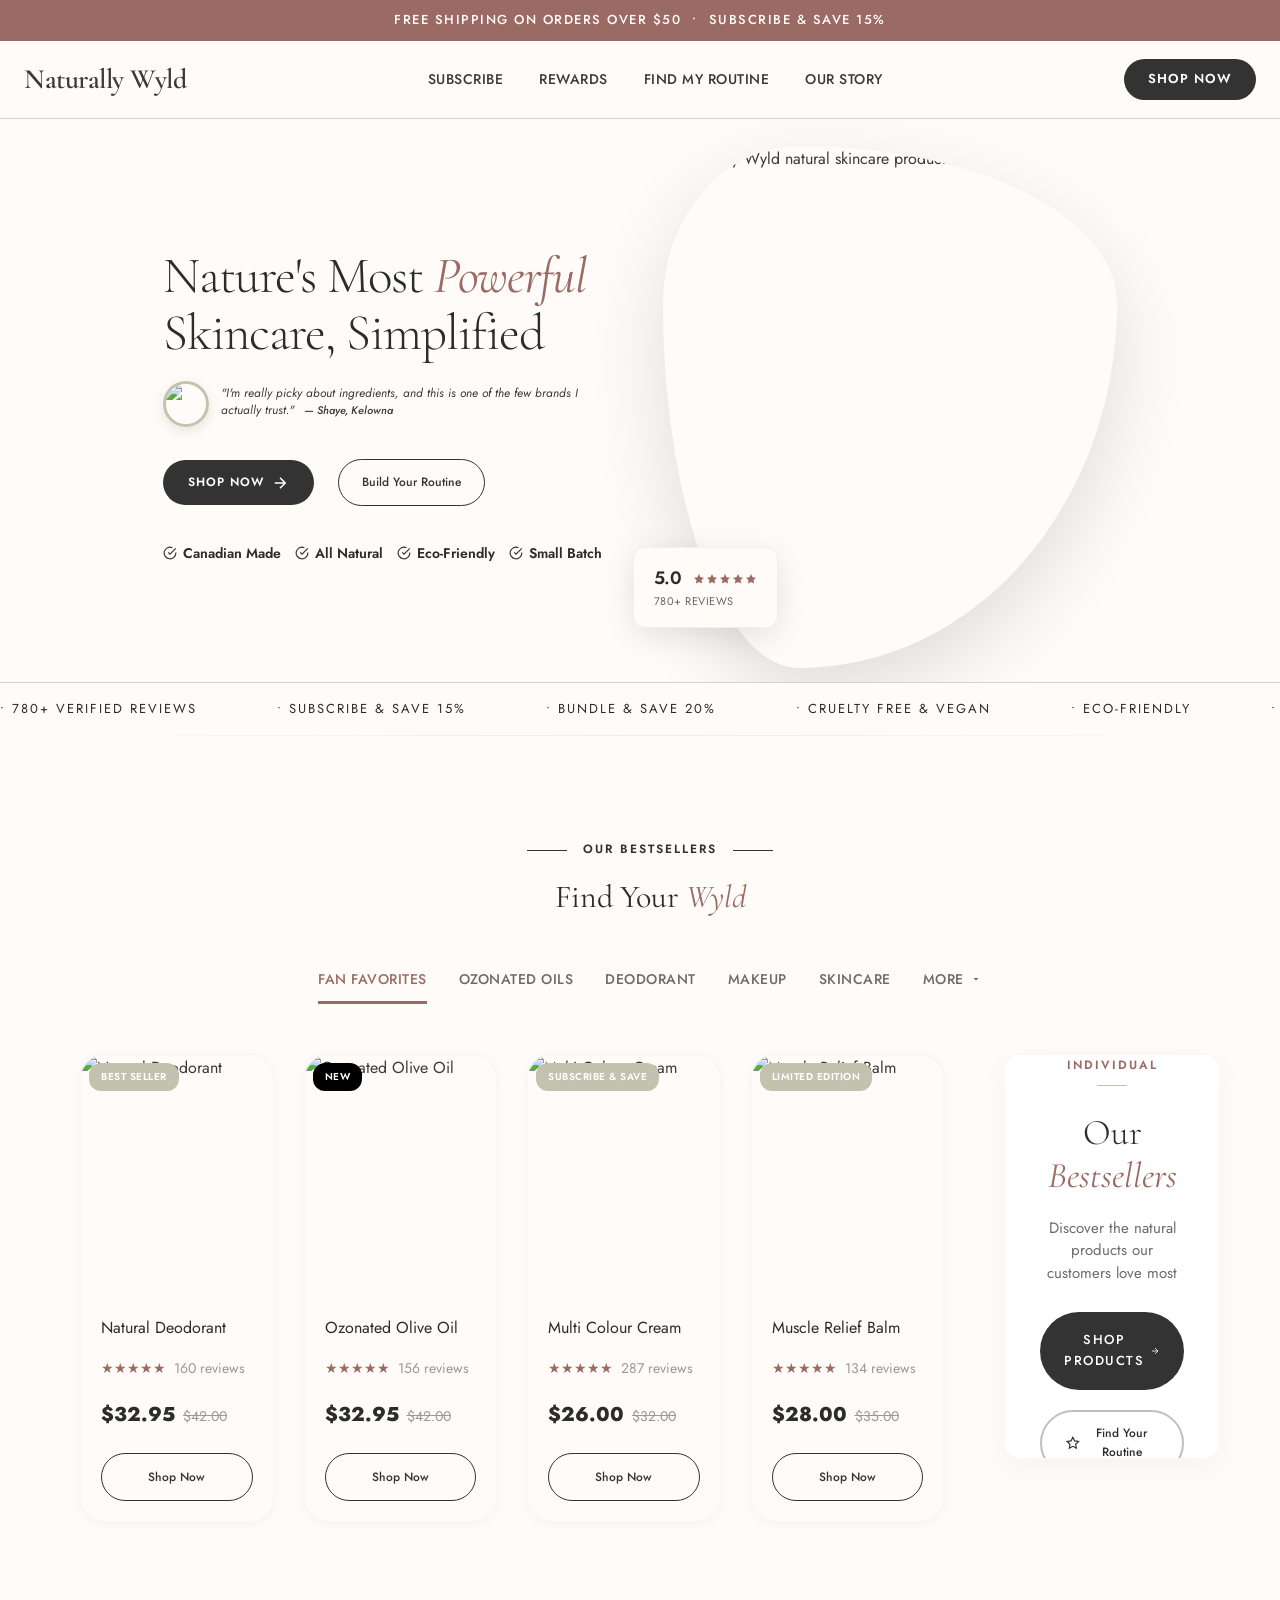
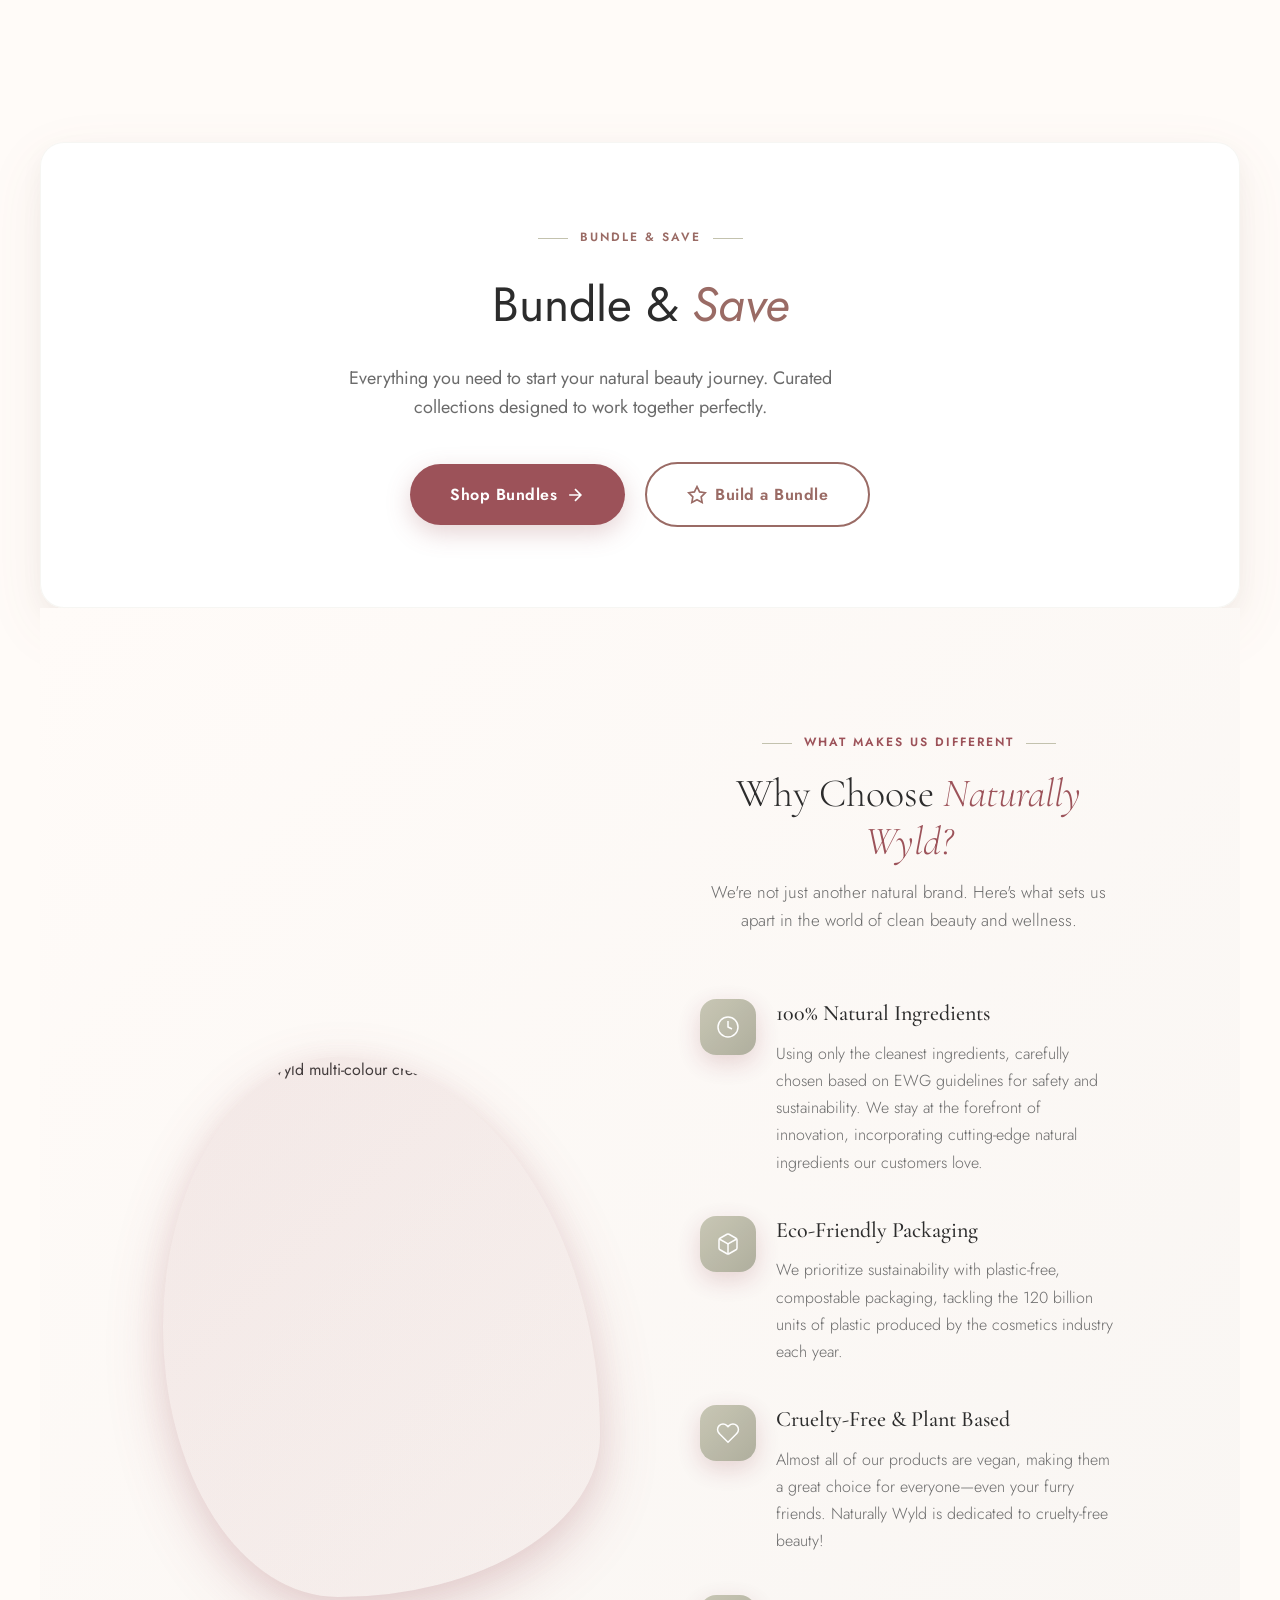
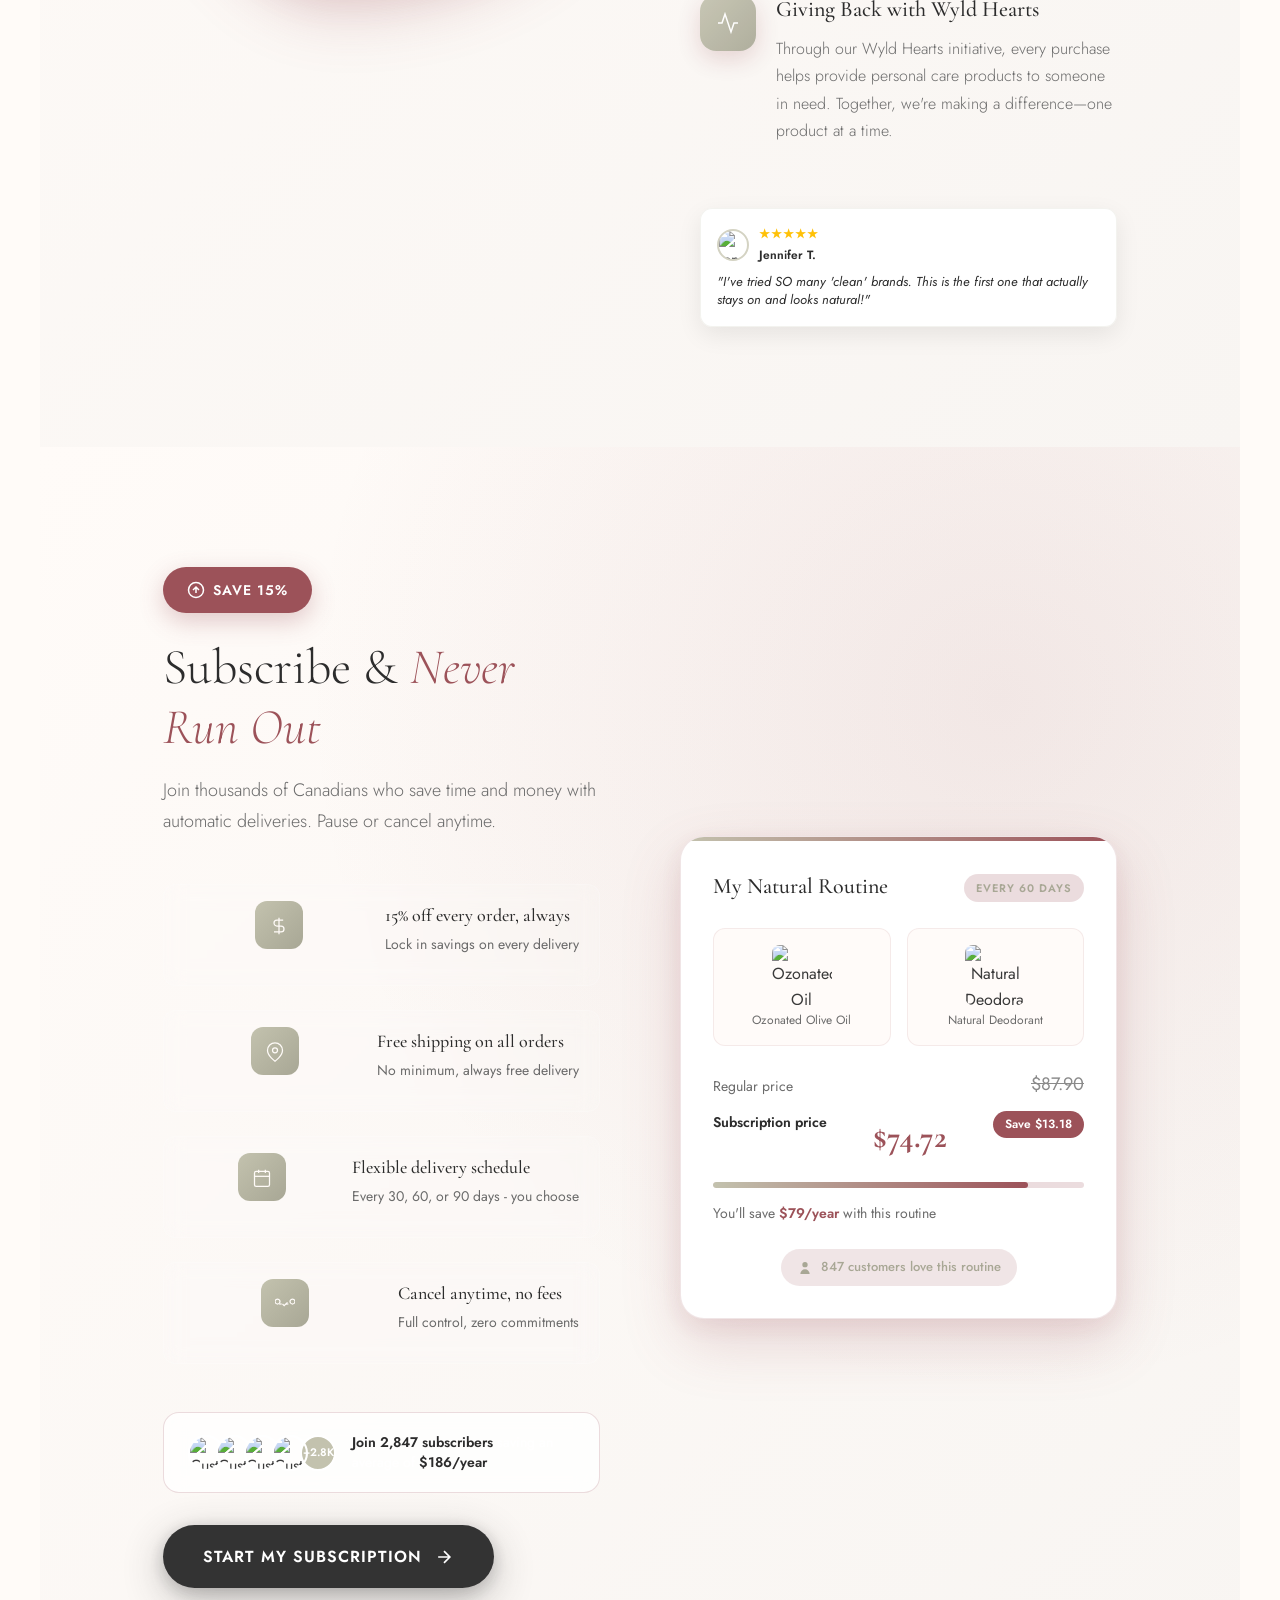
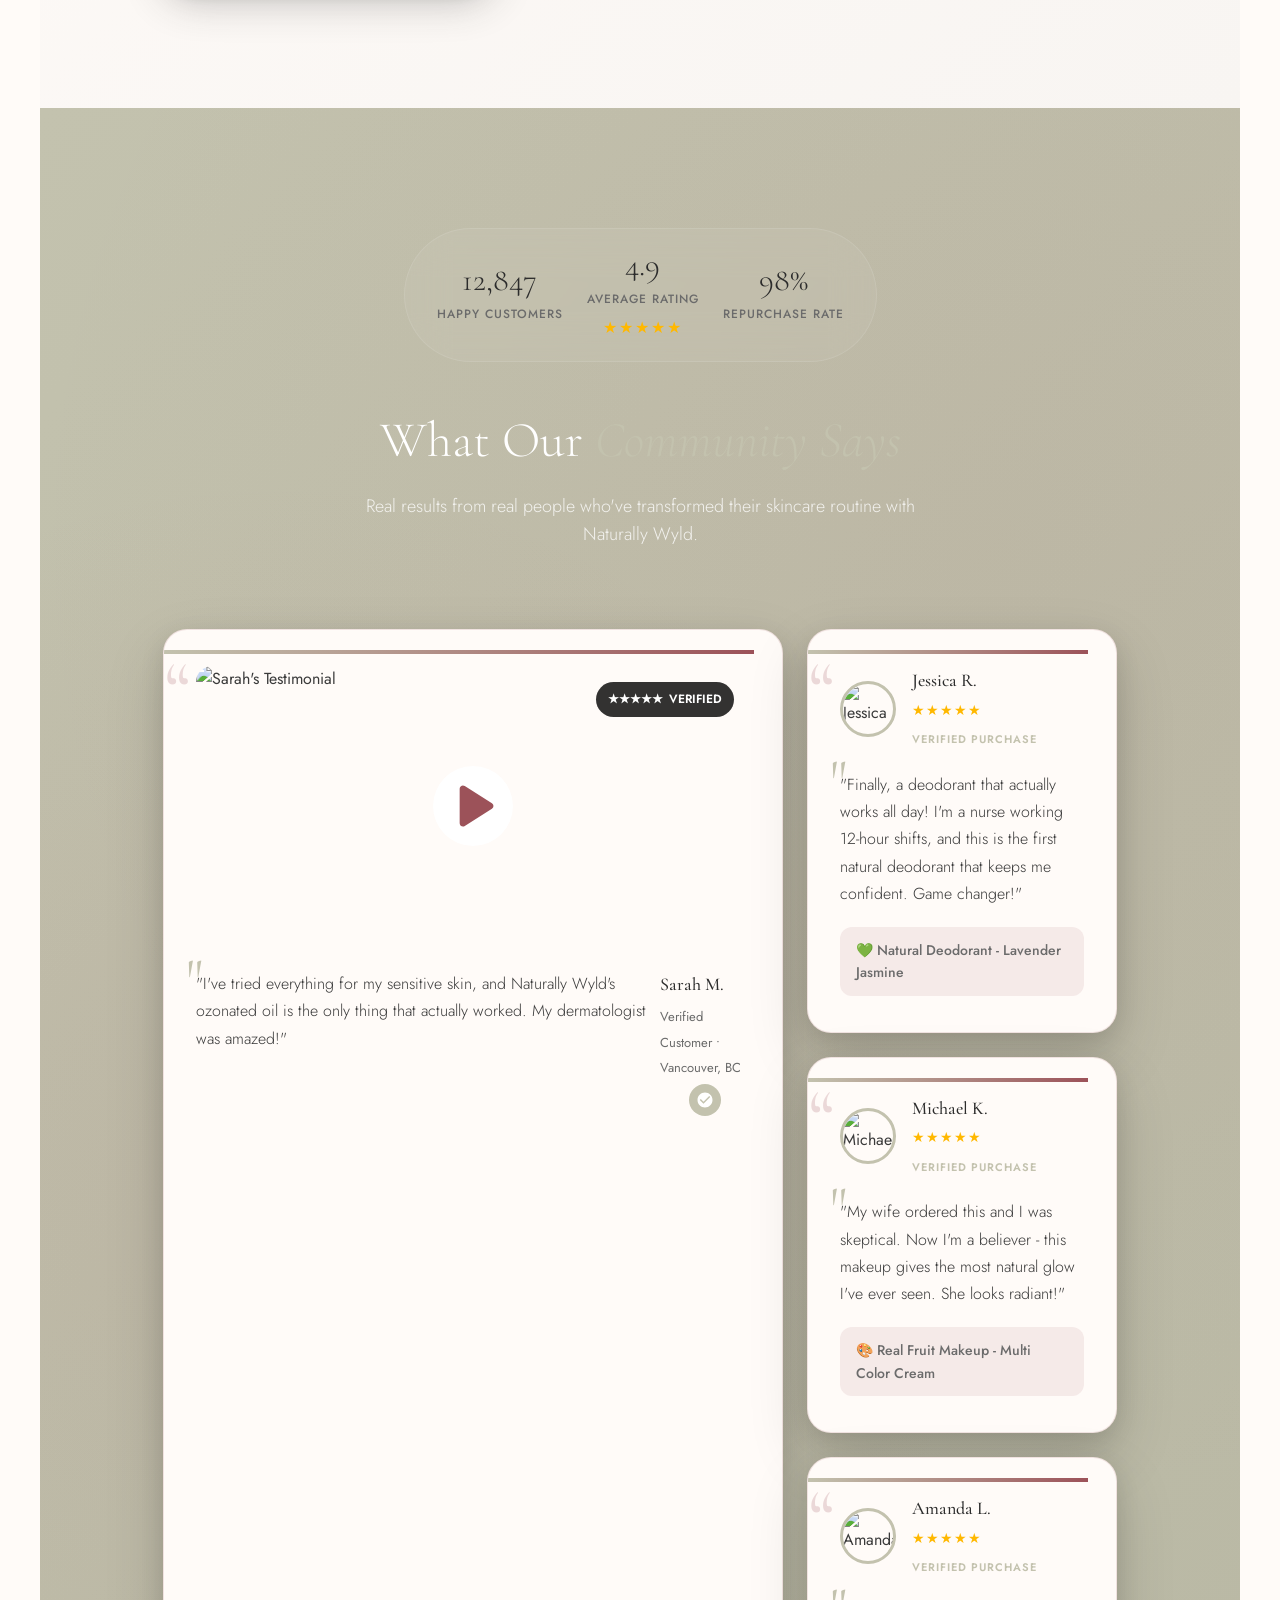
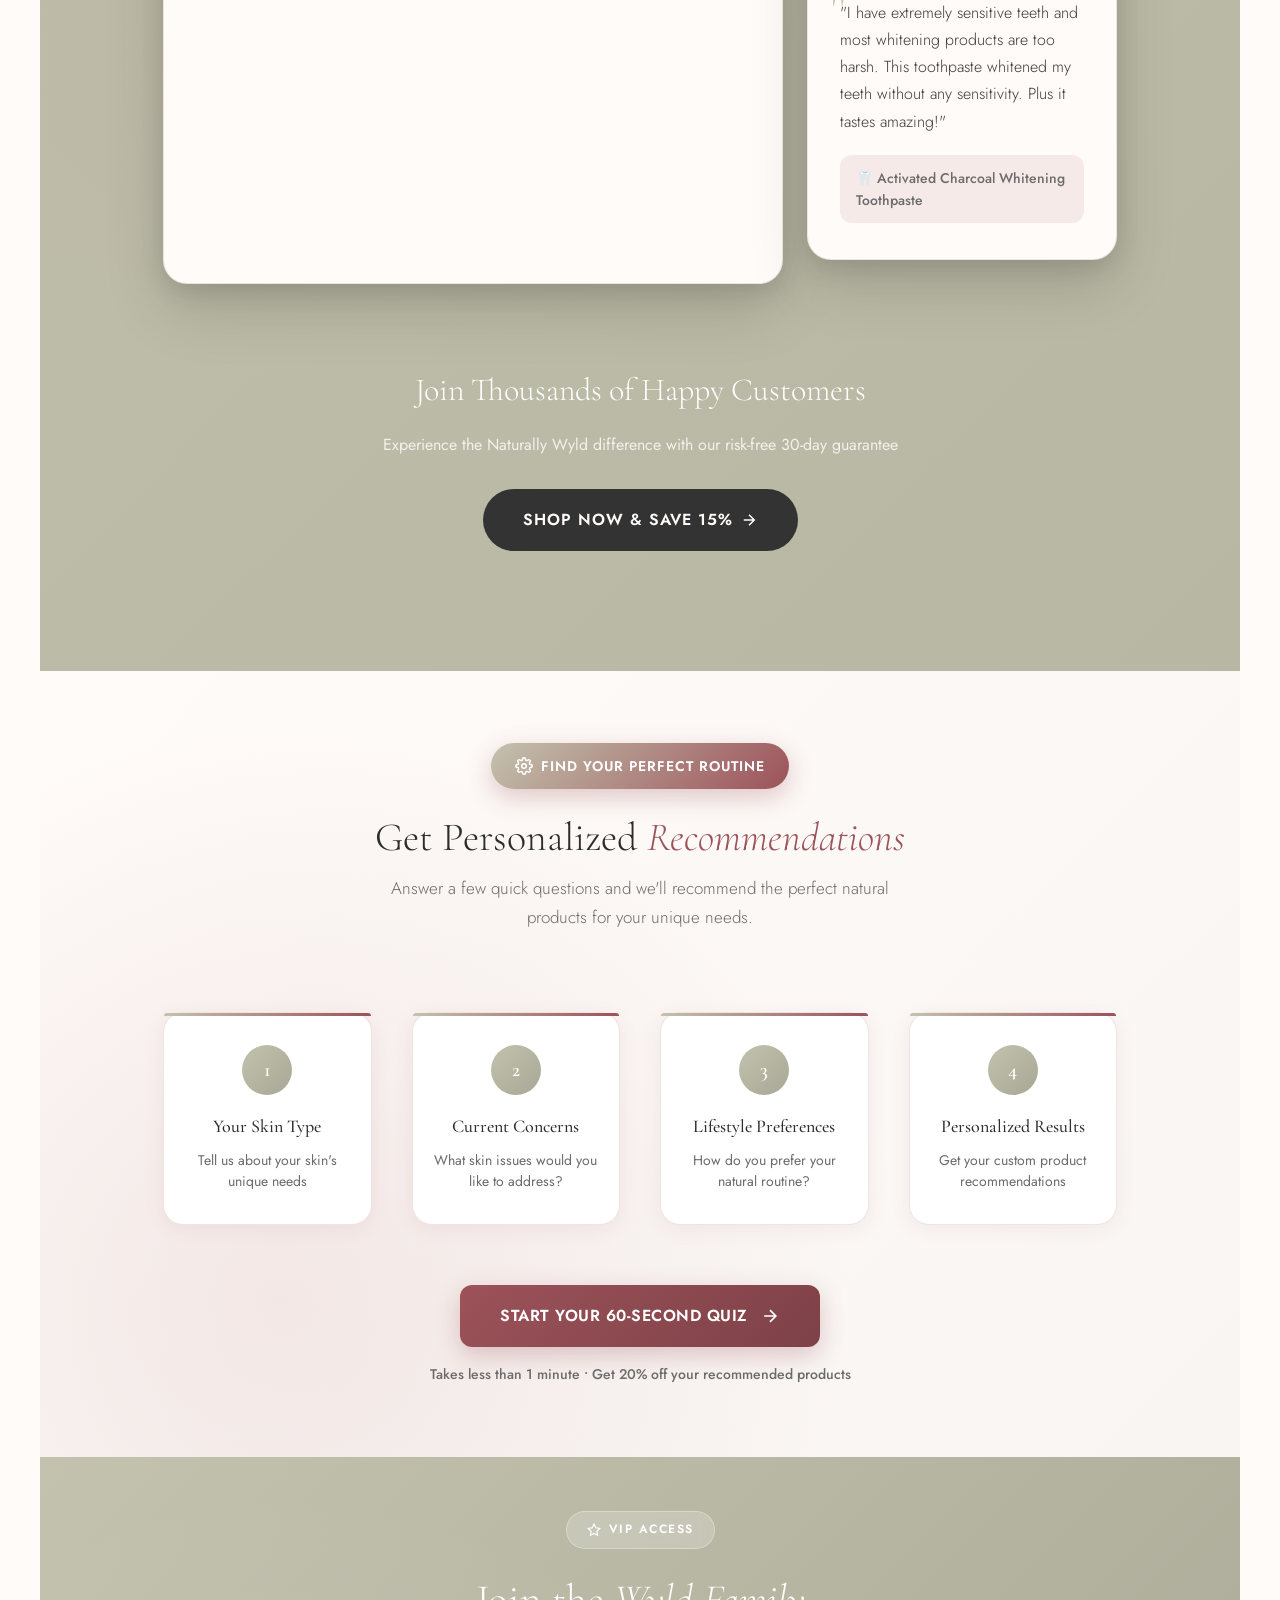
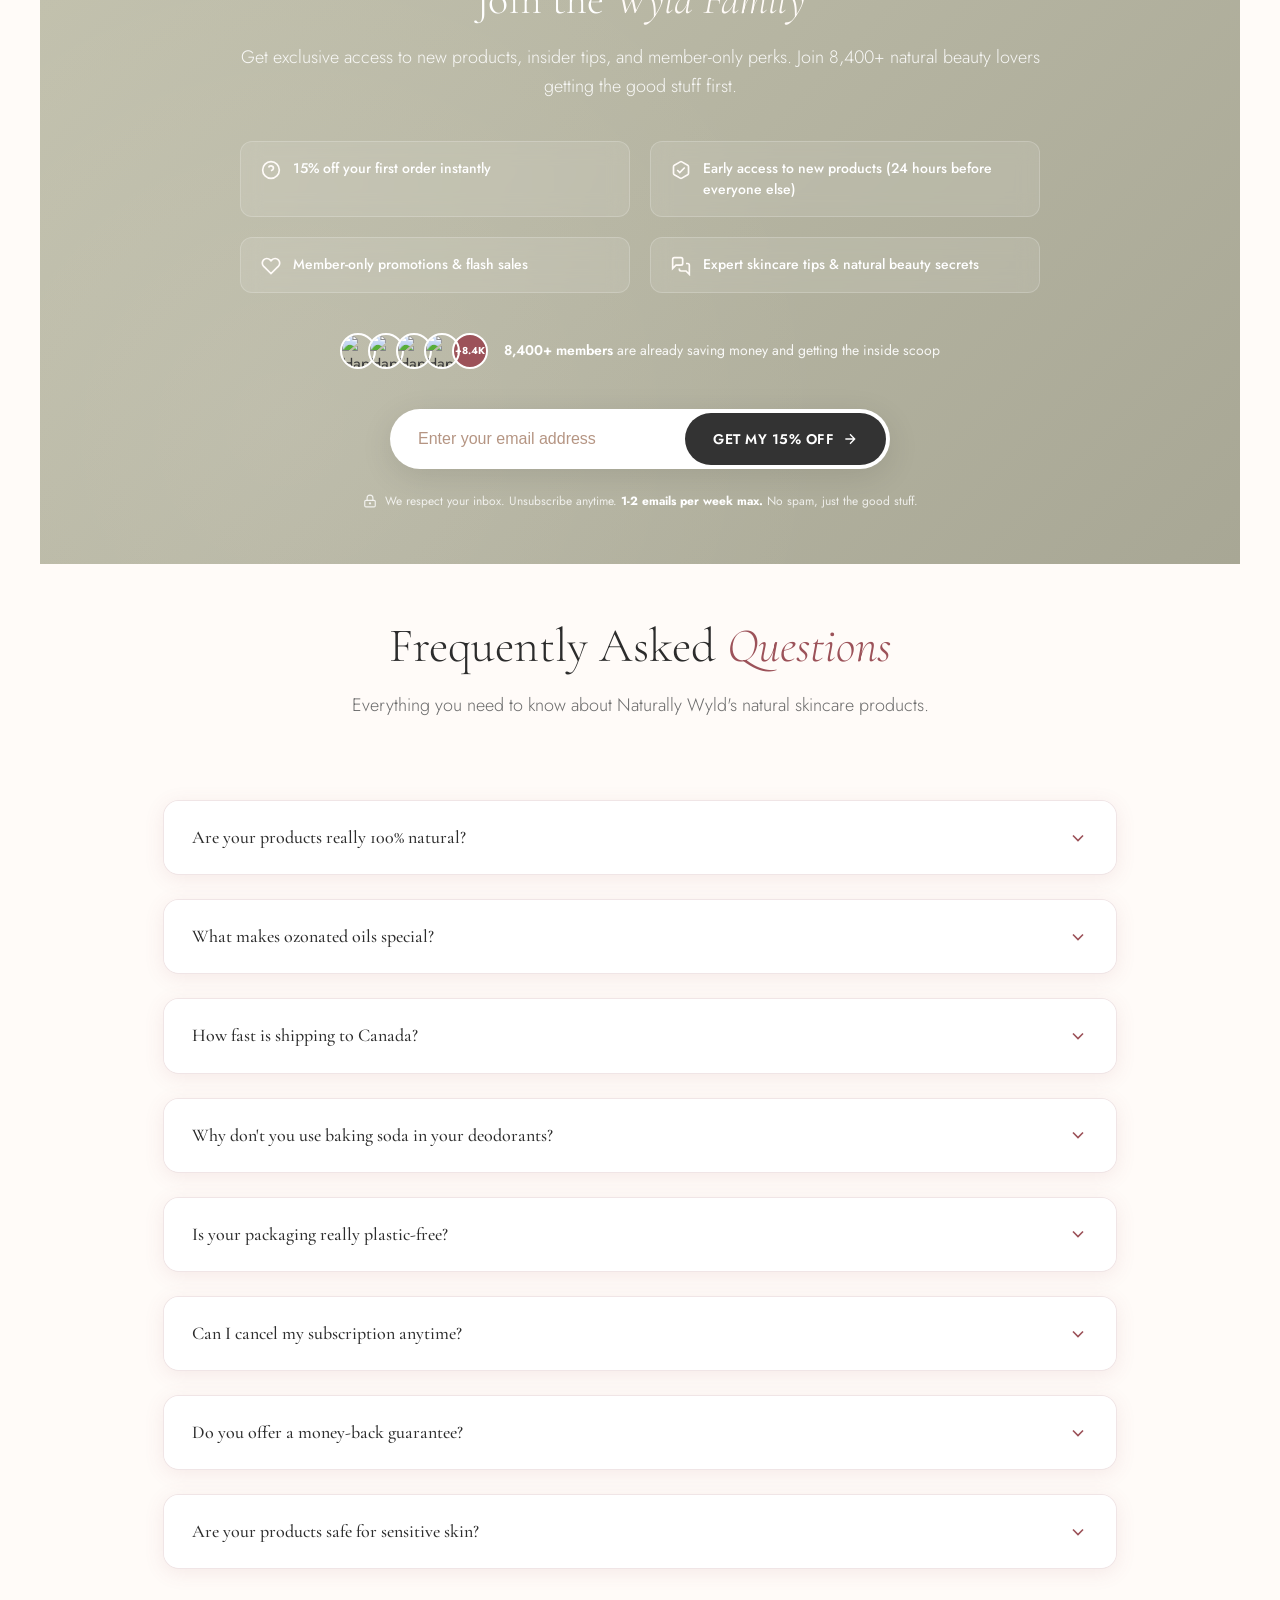
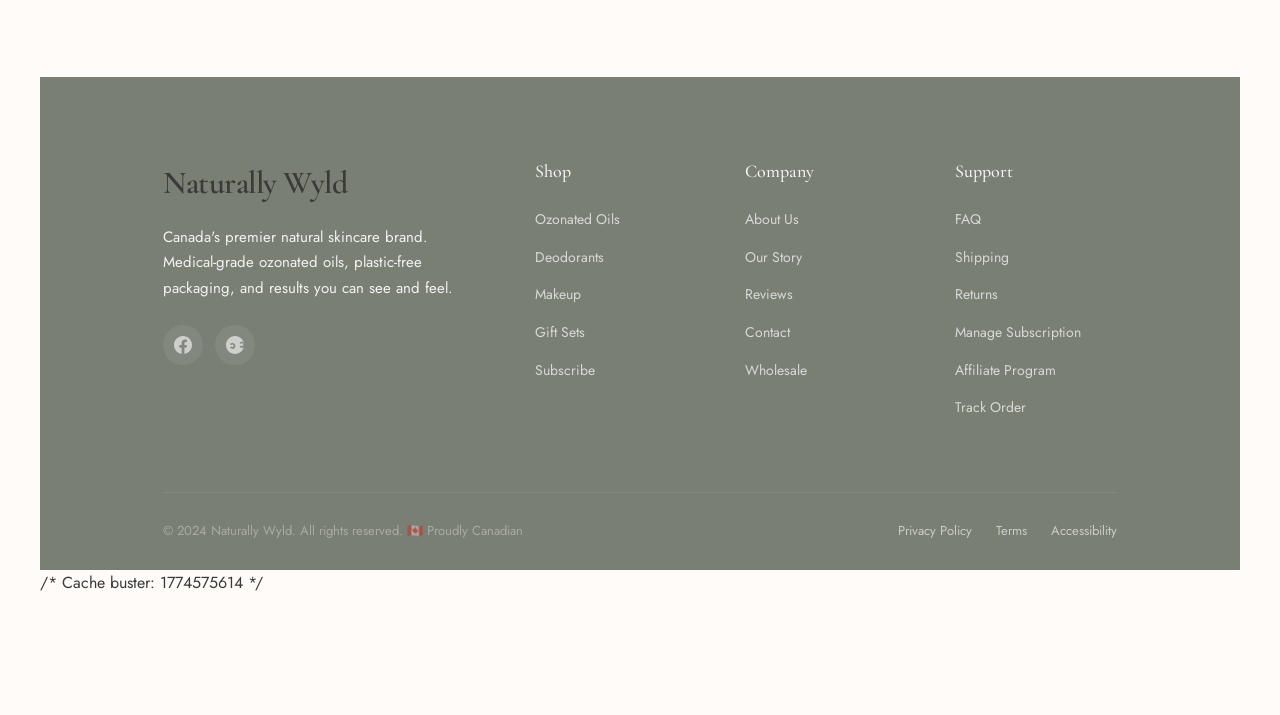
==== commit d051cbd1: "🎯 BIG CLEAN BUNDLE CARD: Elegant focused messaging design DEVON'S CLEAN BUNDLE REQUEST: ✅ Replaced h" ====
--- a/wyld-homepage.html
+++ b/wyld-homepage.html
@@ -2116,6 +2116,83 @@
             width: 100%;
         }
 
+        .clean-bundles-section {
+            background: var(--cream);
+            padding: 120px 40px;
+            position: relative;
+            width: 100%;
+        }
+
+        .clean-bundle-card {
+            max-width: 1200px;
+            margin: 0 auto;
+            background: rgba(255, 255, 255, 0.95);
+            border-radius: 24px;
+            padding: 80px 60px;
+            text-align: center;
+            position: relative;
+            border: 1px solid rgba(195, 194, 174, 0.15);
+            box-shadow: 
+                0 20px 60px rgba(149, 104, 79, 0.08),
+                0 8px 24px rgba(0, 0, 0, 0.04);
+        }
+
+        .clean-bundle-content {
+            max-width: 600px;
+            margin: 0 auto;
+        }
+
+        .clean-bundle-actions {
+            display: flex;
+            gap: 20px;
+            justify-content: center;
+            align-items: center;
+            flex-wrap: wrap;
+        }
+
+        .clean-shop-btn {
+            background: var(--terracotta);
+            color: white;
+            padding: 18px 40px;
+            border-radius: 50px;
+            text-decoration: none;
+            font-weight: 600;
+            font-size: 16px;
+            letter-spacing: 0.5px;
+            display: inline-flex;
+            align-items: center;
+            transition: all 0.3s ease;
+            box-shadow: 0 8px 24px rgba(156, 82, 89, 0.25);
+        }
+
+        .clean-shop-btn:hover {
+            background: #8A4B52;
+            transform: translateY(-2px);
+            box-shadow: 0 12px 32px rgba(156, 82, 89, 0.35);
+        }
+
+        .clean-build-btn {
+            background: transparent;
+            color: var(--brown);
+            padding: 18px 40px;
+            border: 2px solid var(--brown);
+            border-radius: 50px;
+            text-decoration: none;
+            font-weight: 600;
+            font-size: 16px;
+            letter-spacing: 0.5px;
+            display: inline-flex;
+            align-items: center;
+            transition: all 0.3s ease;
+        }
+
+        .clean-build-btn:hover {
+            background: var(--brown);
+            color: white;
+            transform: translateY(-2px);
+            box-shadow: 0 12px 32px rgba(154, 107, 101, 0.25);
+        }
+
         .bundles-inner {
             display: grid;
             grid-template-columns: 1fr 4fr;
@@ -2514,6 +2591,26 @@
 
             .bundles-section {
                 padding: 80px 20px;
+            }
+
+            .clean-bundles-section {
+                padding: 100px 30px;
+            }
+
+            .clean-bundle-card {
+                padding: 60px 40px;
+            }
+
+            .clean-bundle-actions {
+                flex-direction: column;
+                gap: 16px;
+            }
+
+            .clean-shop-btn,
+            .clean-build-btn {
+                width: 100%;
+                justify-content: center;
+                padding: 16px 32px;
             }
 
             .bundles-actions {
@@ -5817,107 +5914,24 @@
     </section>
 
     <!-- ====== BUNDLES SECTION - RMS BEAUTY STYLE ====== -->
-    <section class="bundles-section">
-        <div class="bundles-inner">
-            <!-- Left Hero Section -->
-            <div class="bundles-hero">
-                <div class="bundles-hero-content">
-                    <div class="section-tag" style="color: #9A6B65; margin-bottom: 16px;">Bundle & Save</div>
-                    <h2>Bundle & <em>Save</em></h2>
-                    <p style="font-size: 15px; color: rgba(44, 44, 44, 0.7); line-height: 1.5; max-width: 300px; margin: 0 auto 28px;">Everything you need to start your natural beauty journey</p>
-                    <div class="bundles-actions">
-                        <a href="#bundles-grid" class="bundles-shop-btn">
-                            Shop Bundles
-                            <svg viewBox="0 0 24 24" fill="none" stroke="currentColor" stroke-width="2"><path d="M5 12h14M12 5l7 7-7 7"/></svg>
-                        </a>
-                        <a href="#bundle-builder" class="bundle-builder-btn">
-                            <svg viewBox="0 0 24 24" fill="none" stroke="currentColor" stroke-width="2"><path d="M12 2l3.09 6.26L22 9.27l-5 4.87 1.18 6.88L12 17.77l-6.18 3.25L7 14.14 2 9.27l6.91-1.01L12 2z"/></svg>
-                            Build a Bundle
-                        </a>
-                    </div>
-                </div>
-            </div>
-
-            <!-- Right Product Grid -->
-            <div class="bundles-content">
-                <div class="bundle-cards">
-                    <!-- Bundle 1 -->
-                    <div class="bundle-card">
-                        <div class="bundle-badge bestseller">Best Seller</div>
-                        <img src="https://cdn.shopify.com/s/files/1/0640/4977/4849/files/Multi_colour_cream_bundle_sharpened.jpg?v=1756846735" alt="Natural Beauty Starter Kit" class="bundle-image">
-                        <div class="bundle-info">
-                            <div class="bundle-name">Natural Beauty Starter Kit</div>
-                            <div class="bundle-rating">
-                                <span class="bundle-stars">★★★★★</span>
-                                <span class="bundle-reviews">287 reviews</span>
-                            </div>
-                            <div class="bundle-price">
-                                <span class="bundle-current-price">$65.00</span>
-                                <span class="bundle-original-price">$85.00</span>
-                            </div>
-                            <button class="bundle-btn">Shop Now</button>
-                        </div>
-                    </div>
-
-                    <!-- Bundle 2 -->
-                    <div class="bundle-card">
-                        <div class="bundle-badge subscribe">Subscribe & Save</div>
-                        <img src="https://cdn.shopify.com/s/files/1/0640/4977/4849/files/compressed_deodorants_image.png?v=1750293854" alt="Essential Deodorant Kit" class="bundle-image">
-                        <div class="bundle-info">
-                            <div class="bundle-name">Essential Deodorant Kit</div>
-                            <div class="bundle-rating">
-                                <span class="bundle-stars">★★★★★</span>
-                                <span class="bundle-reviews">412 reviews</span>
-                            </div>
-                            <div class="bundle-price">
-                                <span class="bundle-current-price">$58.00</span>
-                                <span class="bundle-original-price">$75.00</span>
-                            </div>
-                            <button class="bundle-btn">Shop Now</button>
-                        </div>
-                    </div>
-
-                    <!-- Bundle 3 -->
-                    <div class="bundle-card">
-                        <div class="bundle-badge new">New</div>
-                        <img src="https://cdn.shopify.com/s/files/1/0640/4977/4849/files/optimized-lavender-jasmine-deodorant.webp?v=1750293861" alt="Complete Skincare Kit" class="bundle-image">
-                        <div class="bundle-info">
-                            <div class="bundle-name">Complete Skincare Kit</div>
-                            <div class="bundle-rating">
-                                <span class="bundle-stars">★★★★★</span>
-                                <span class="bundle-reviews">156 reviews</span>
-                            </div>
-                            <div class="bundle-price">
-                                <span class="bundle-current-price">$89.00</span>
-                                <span class="bundle-original-price">$115.00</span>
-                            </div>
-                            <button class="bundle-btn">Shop Now</button>
-                        </div>
-                    </div>
-
-                    <!-- Bundle 4 -->
-                    <div class="bundle-card">
-                        <div class="bundle-badge limited">Limited Edition</div>
-                        <img src="https://cdn.shopify.com/s/files/1/0640/4977/4849/products/Organic_Ozonated_Olive_Oil_Natural_Skincare_Canada.webp" alt="Premium Ozonated Oil Bundle" class="bundle-image">
-                        <div class="bundle-info">
-                            <div class="bundle-name">Premium Oil Collection</div>
-                            <div class="bundle-rating">
-                                <span class="bundle-stars">★★★★★</span>
-                                <span class="bundle-reviews">203 reviews</span>
-                            </div>
-                            <div class="bundle-price">
-                                <span class="bundle-current-price">$95.00</span>
-                                <span class="bundle-original-price">$125.00</span>
-                            </div>
-                            <button class="bundle-btn">Shop Now</button>
-                        </div>
-                    </div>
-
-                    <!-- Back to 4 bundles as requested -->
+    <section class="clean-bundles-section">
+        <div class="clean-bundle-card">
+            <div class="clean-bundle-content">
+                <div class="section-tag" style="color: #9A6B65; margin-bottom: 20px; text-transform: uppercase; font-weight: 600; letter-spacing: 2px;">Bundle & Save</div>
+                <h2 style="font-size: 48px; font-weight: 400; margin: 0 0 20px; color: #2C2C2C;">Bundle & <em style="color: #9A6B65;">Save</em></h2>
+                <p style="font-size: 18px; color: rgba(44, 44, 44, 0.7); line-height: 1.6; margin: 0 0 40px; max-width: 500px;">Everything you need to start your natural beauty journey. Curated collections designed to work together perfectly.</p>
+                <div class="clean-bundle-actions">
+                    <a href="#bundles-grid" class="clean-shop-btn">
+                        Shop Bundles
+                        <svg viewBox="0 0 24 24" fill="none" stroke="currentColor" stroke-width="2" style="width: 20px; height: 20px; margin-left: 8px;"><path d="M5 12h14M12 5l7 7-7 7"/></svg>
+                    </a>
+                    <a href="#bundle-builder" class="clean-build-btn">
+                        <svg viewBox="0 0 24 24" fill="none" stroke="currentColor" stroke-width="2" style="width: 20px; height: 20px; margin-right: 8px;"><path d="M12 2l3.09 6.26L22 9.27l-5 4.87 1.18 6.88L12 17.77l-6.18 3.25L7 14.14 2 9.27l6.91-1.01L12 2z"/></svg>
+                        Build a Bundle
+                    </a>
                 </div>
             </div>
         </div>
-    </section>
 
     <!-- ====== WHY CHOOSE NATURALLY WYLD SECTION ====== -->
     <section class="why-choose-section">
@@ -6885,3 +6899,5 @@
 <!-- SWAPPED LAYOUT: Hero moved to right side: 20260329192954 -->
 
 <!-- FIXED BUNDLES SECTION: Only products swapped, bundles back to normal: 20260329193249 -->
+
+<!-- BIG CLEAN BUNDLE CARD: Elegant focused messaging: 20260329193816 -->
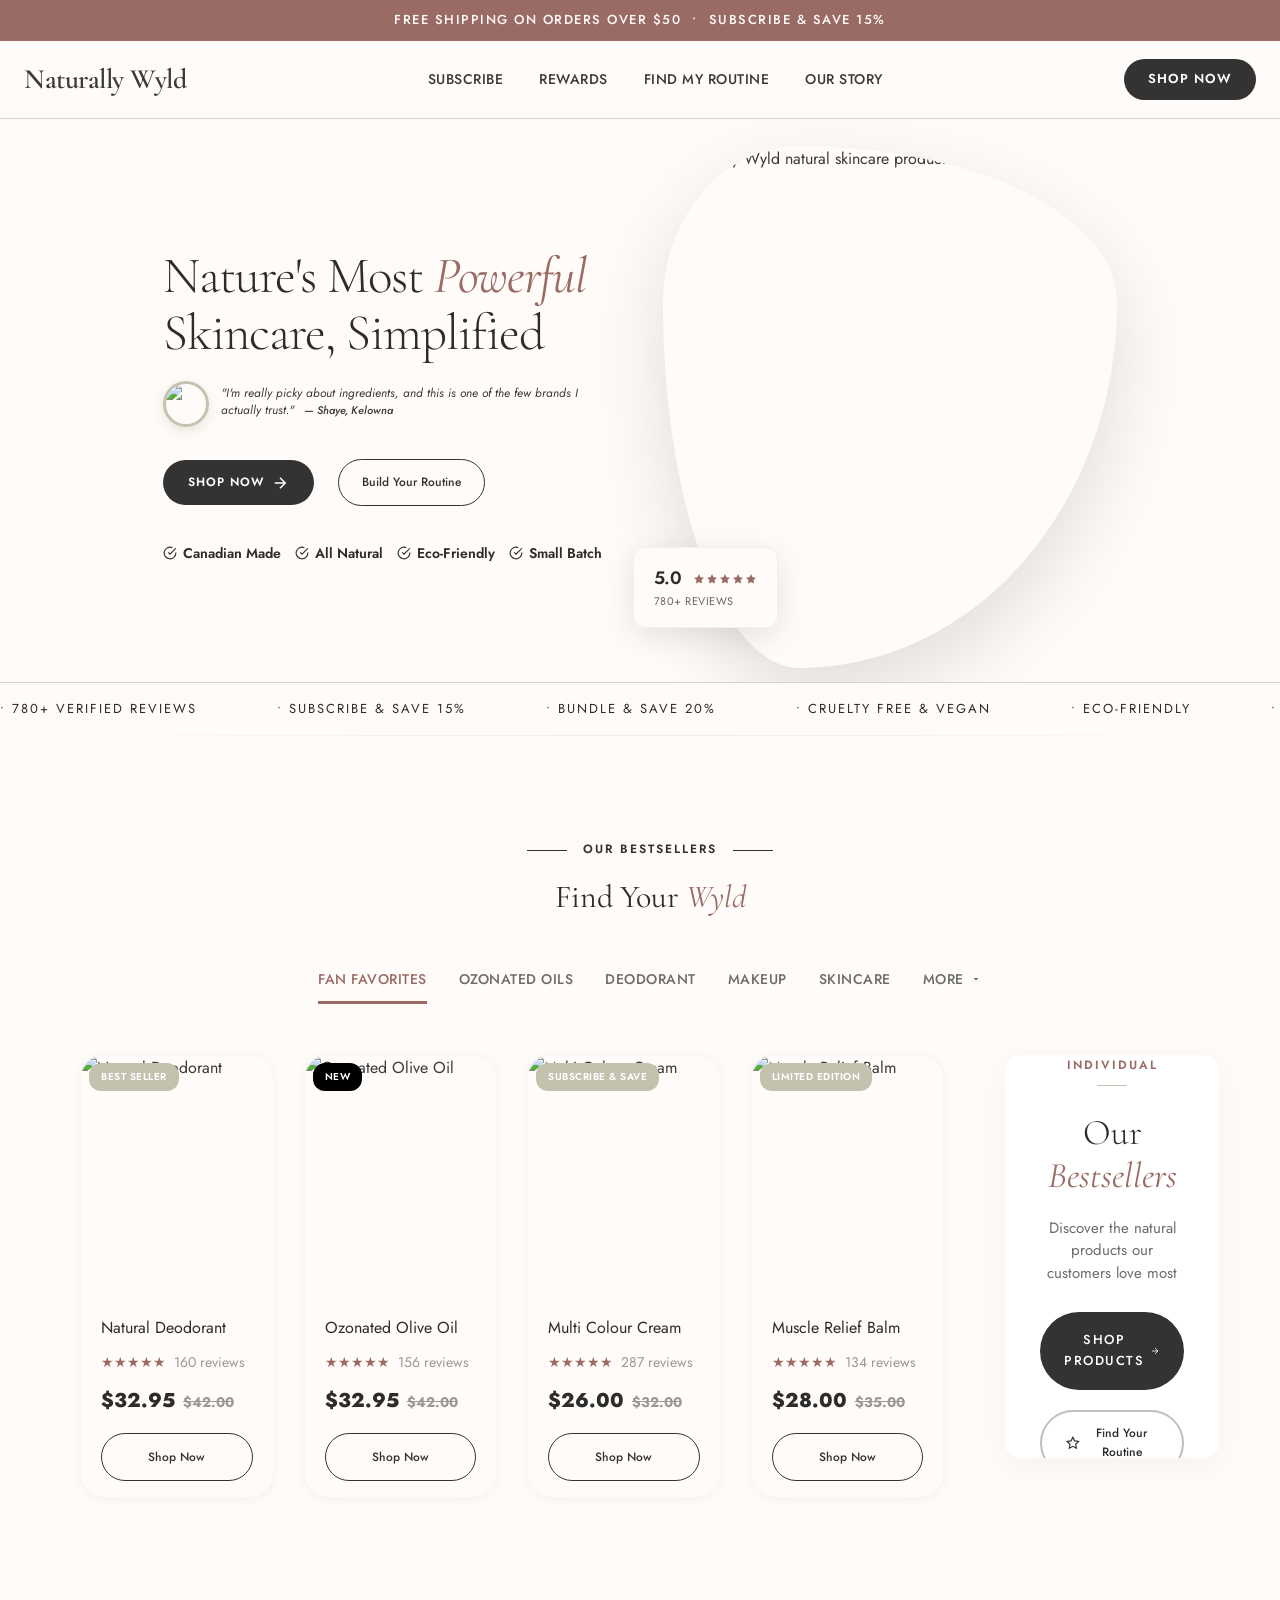
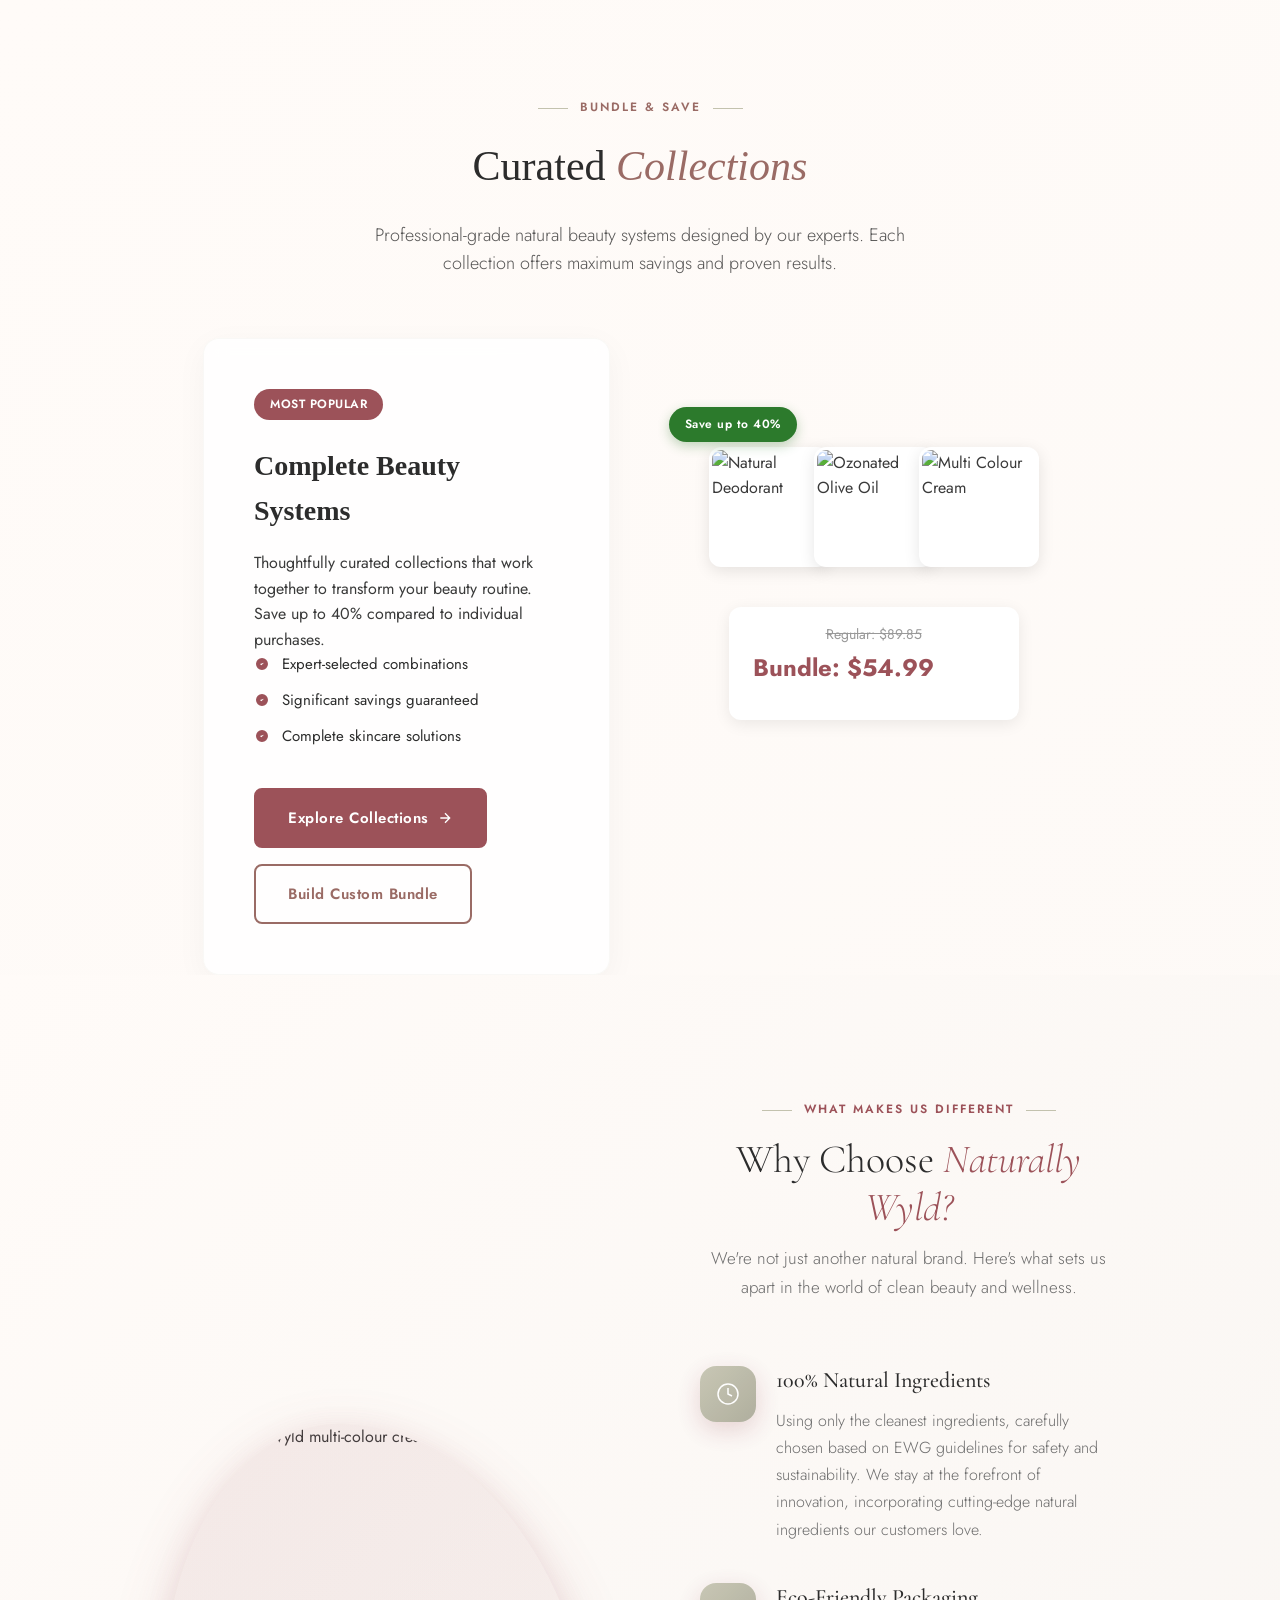
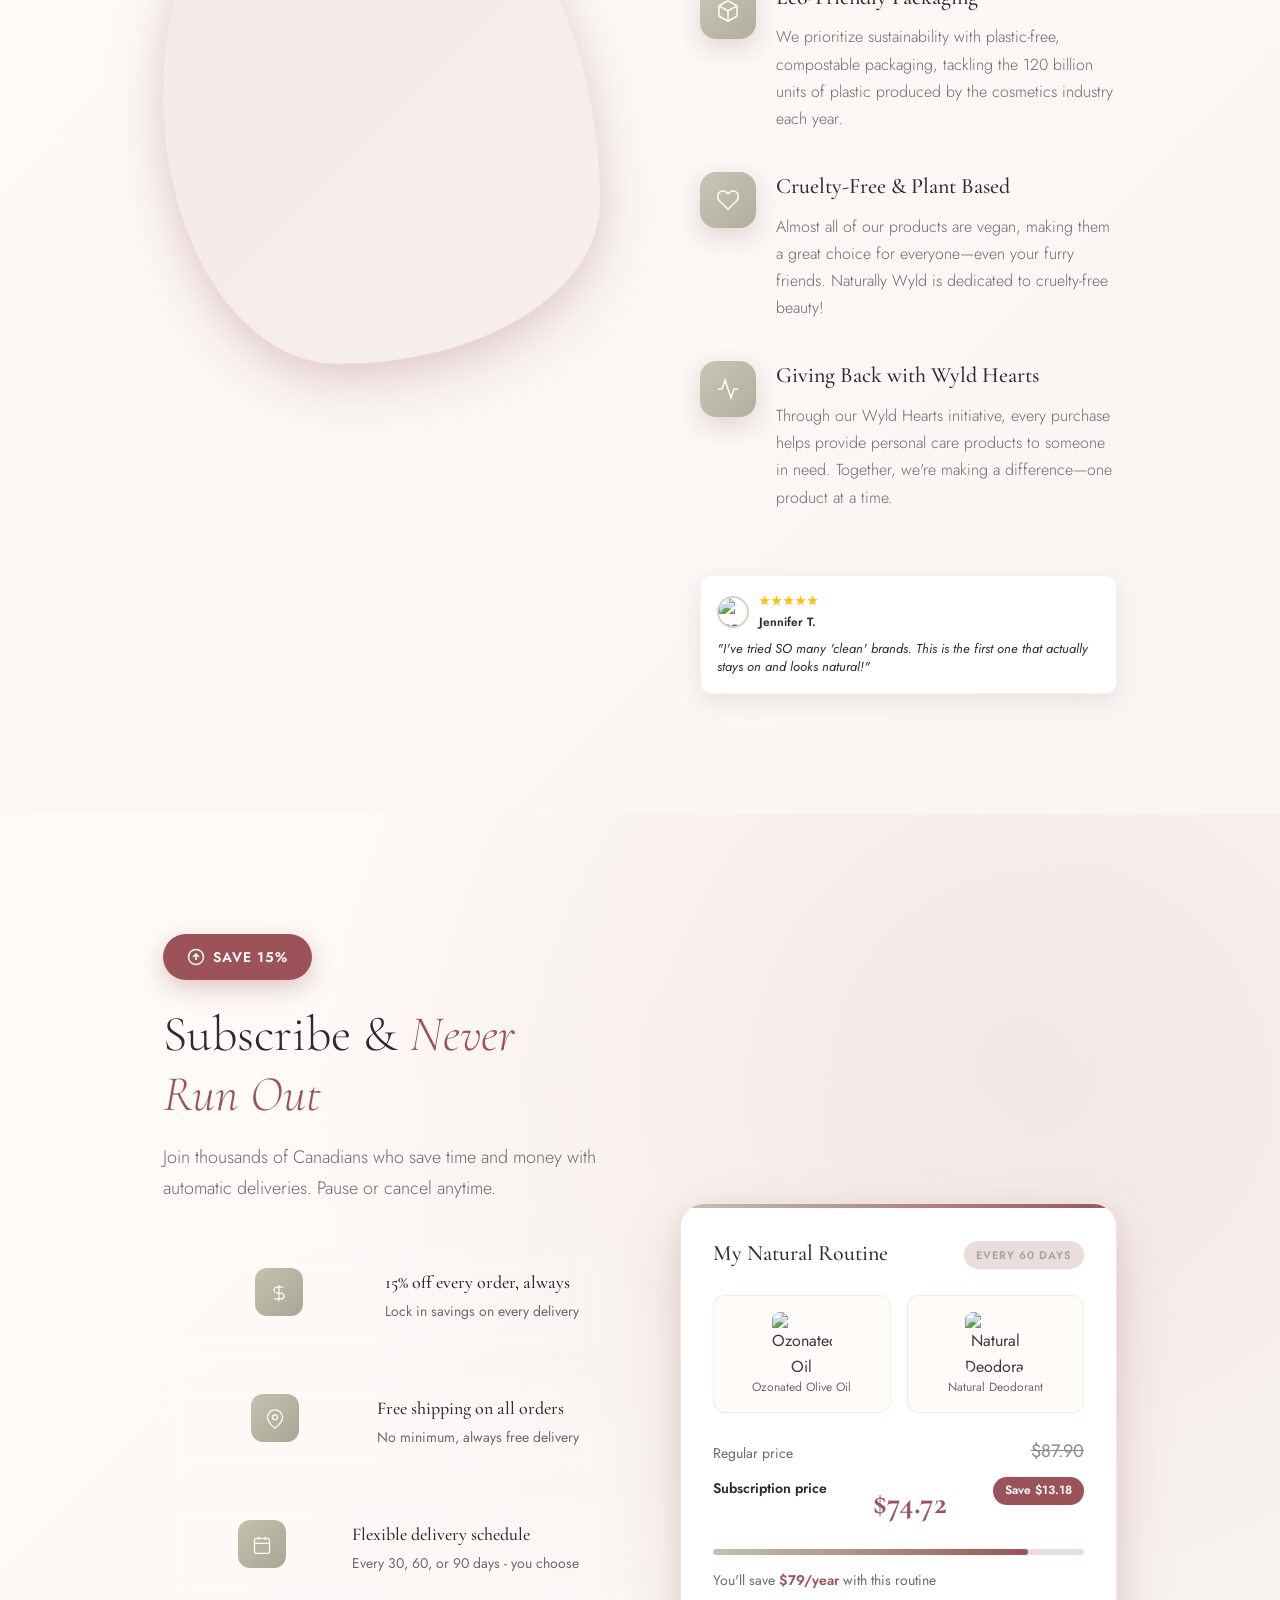
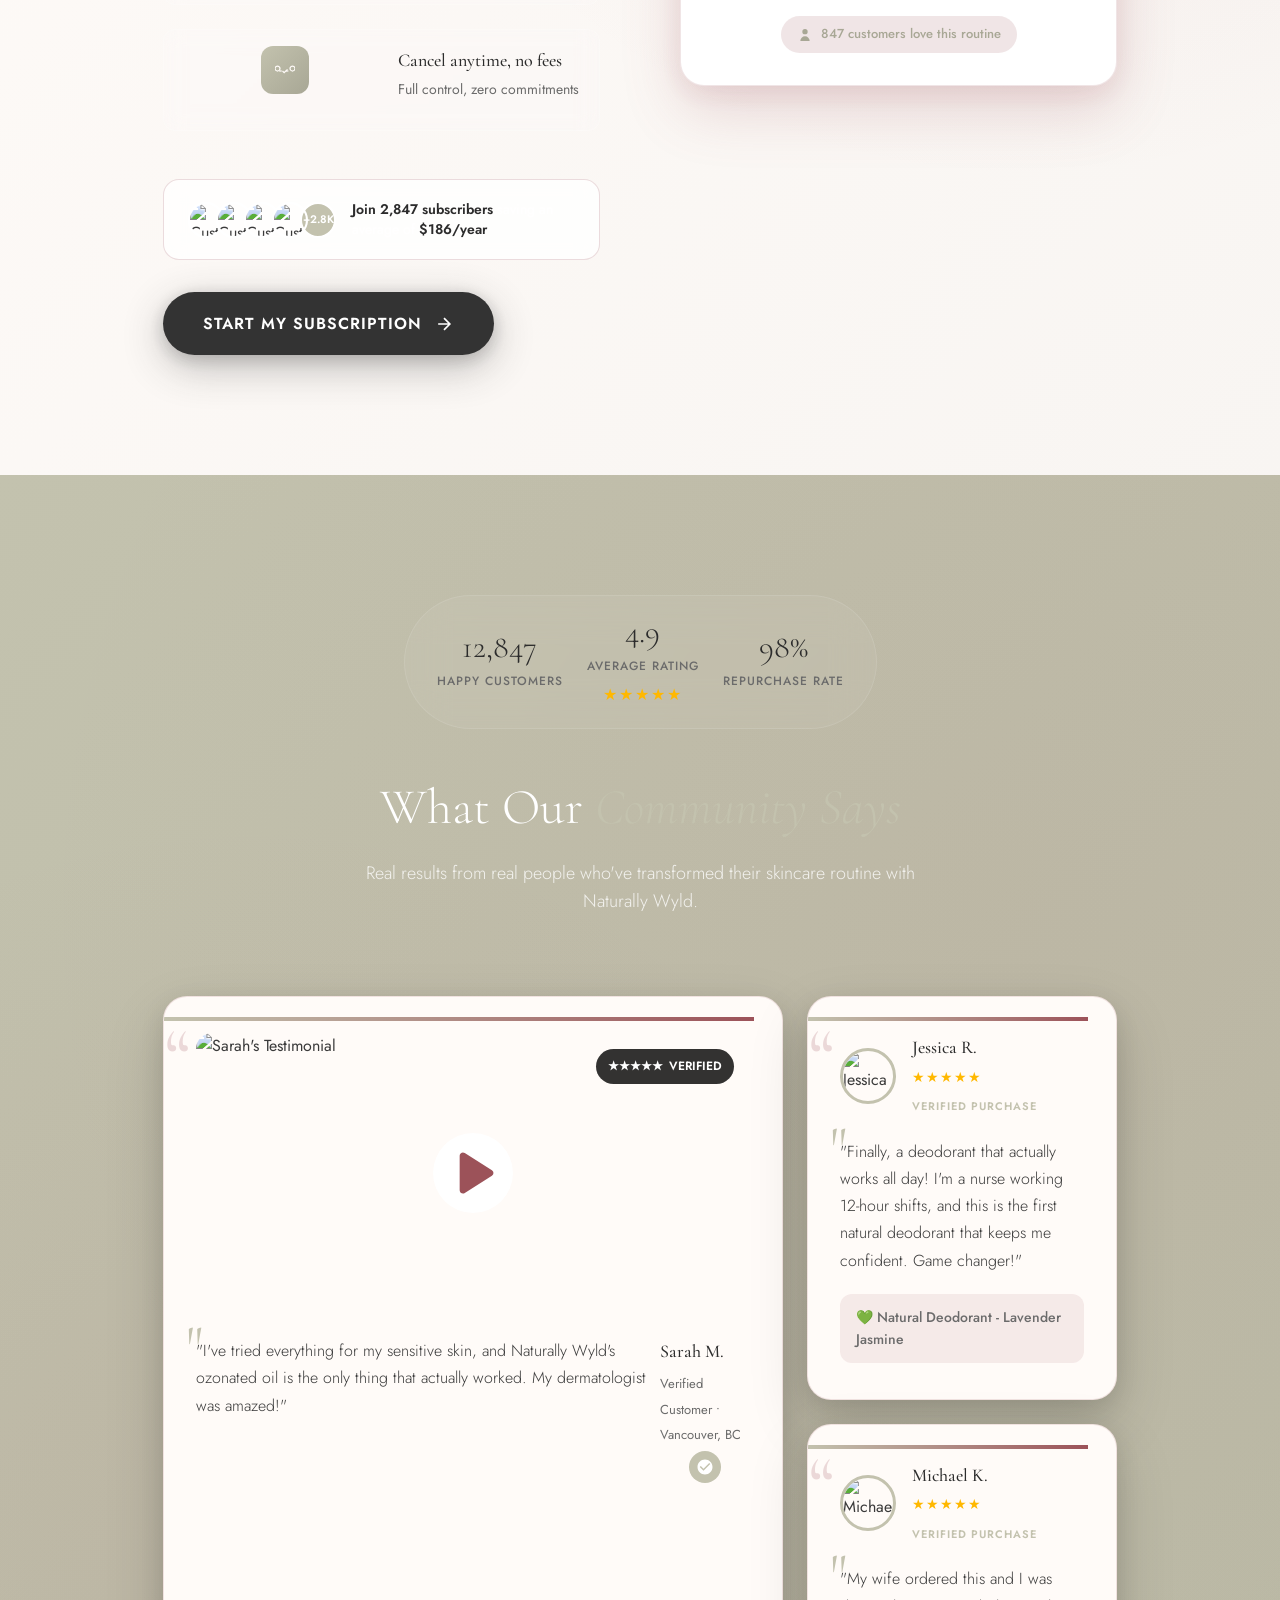
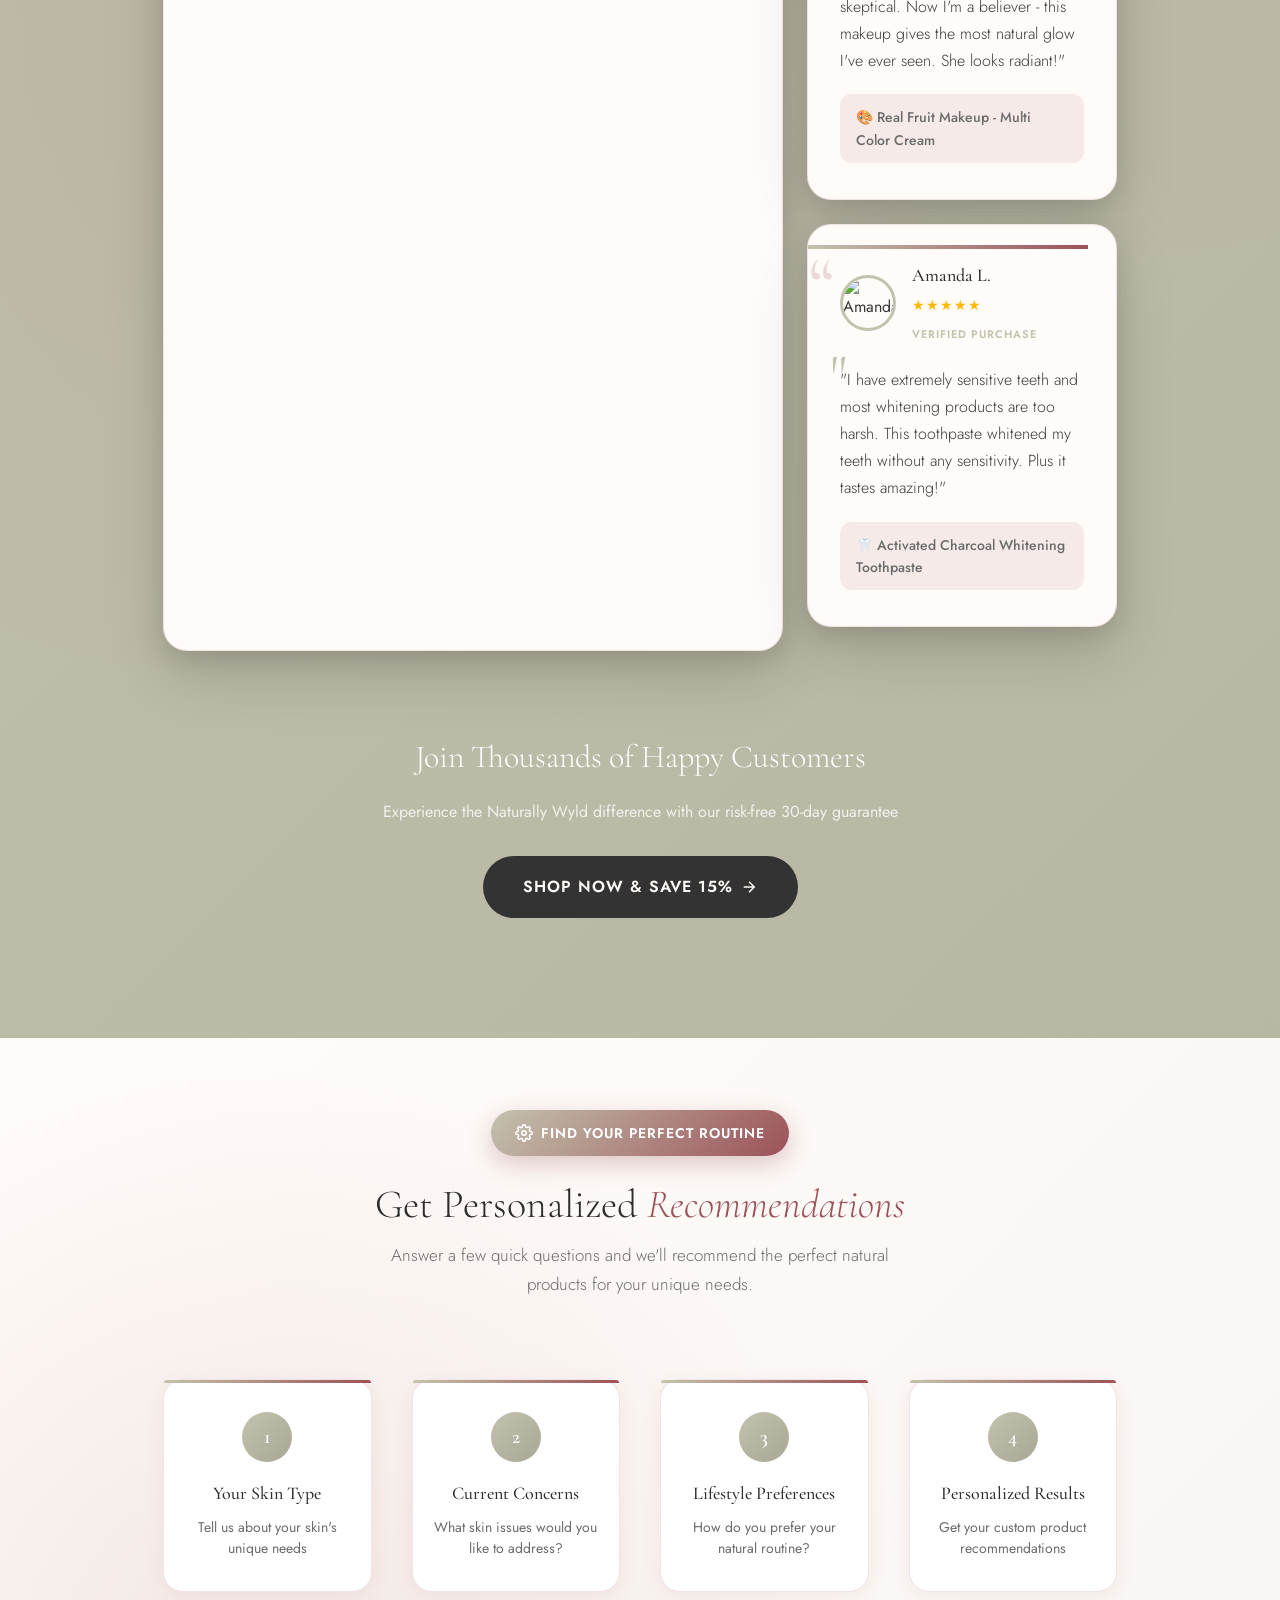
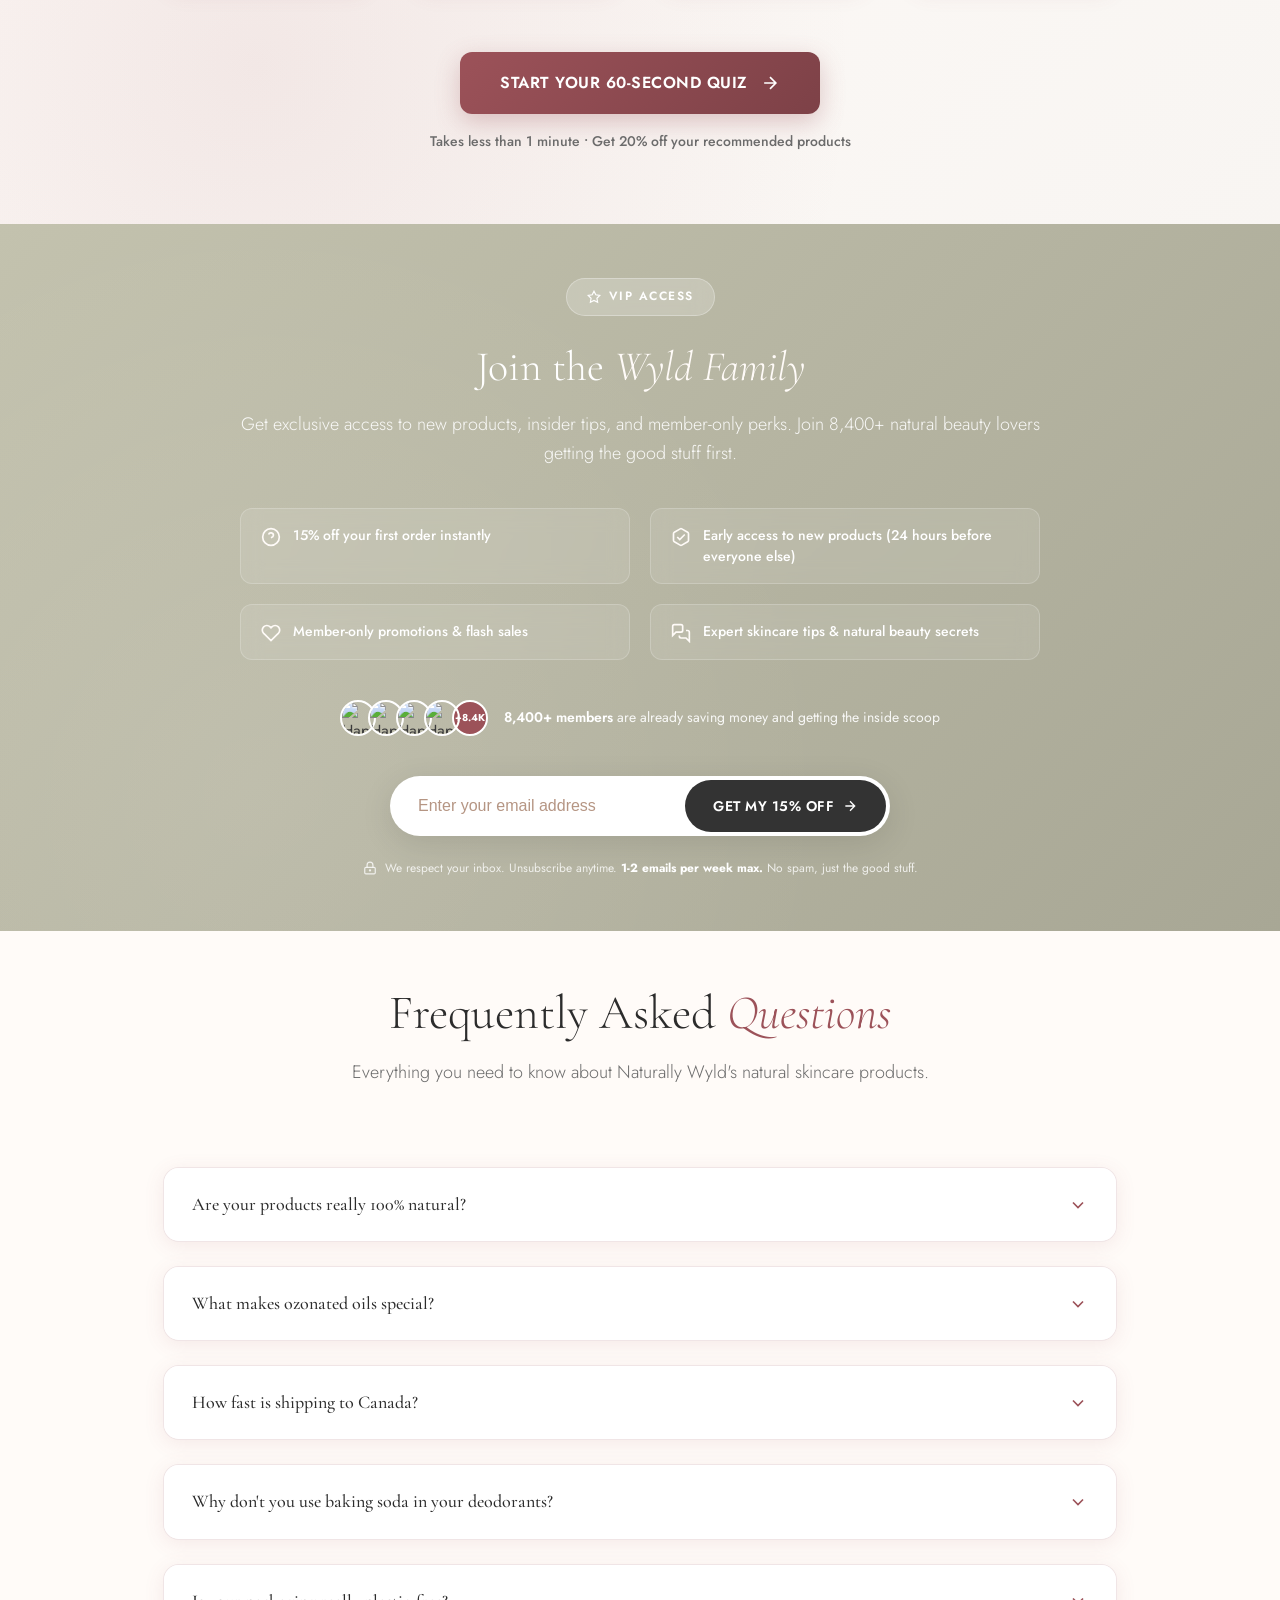
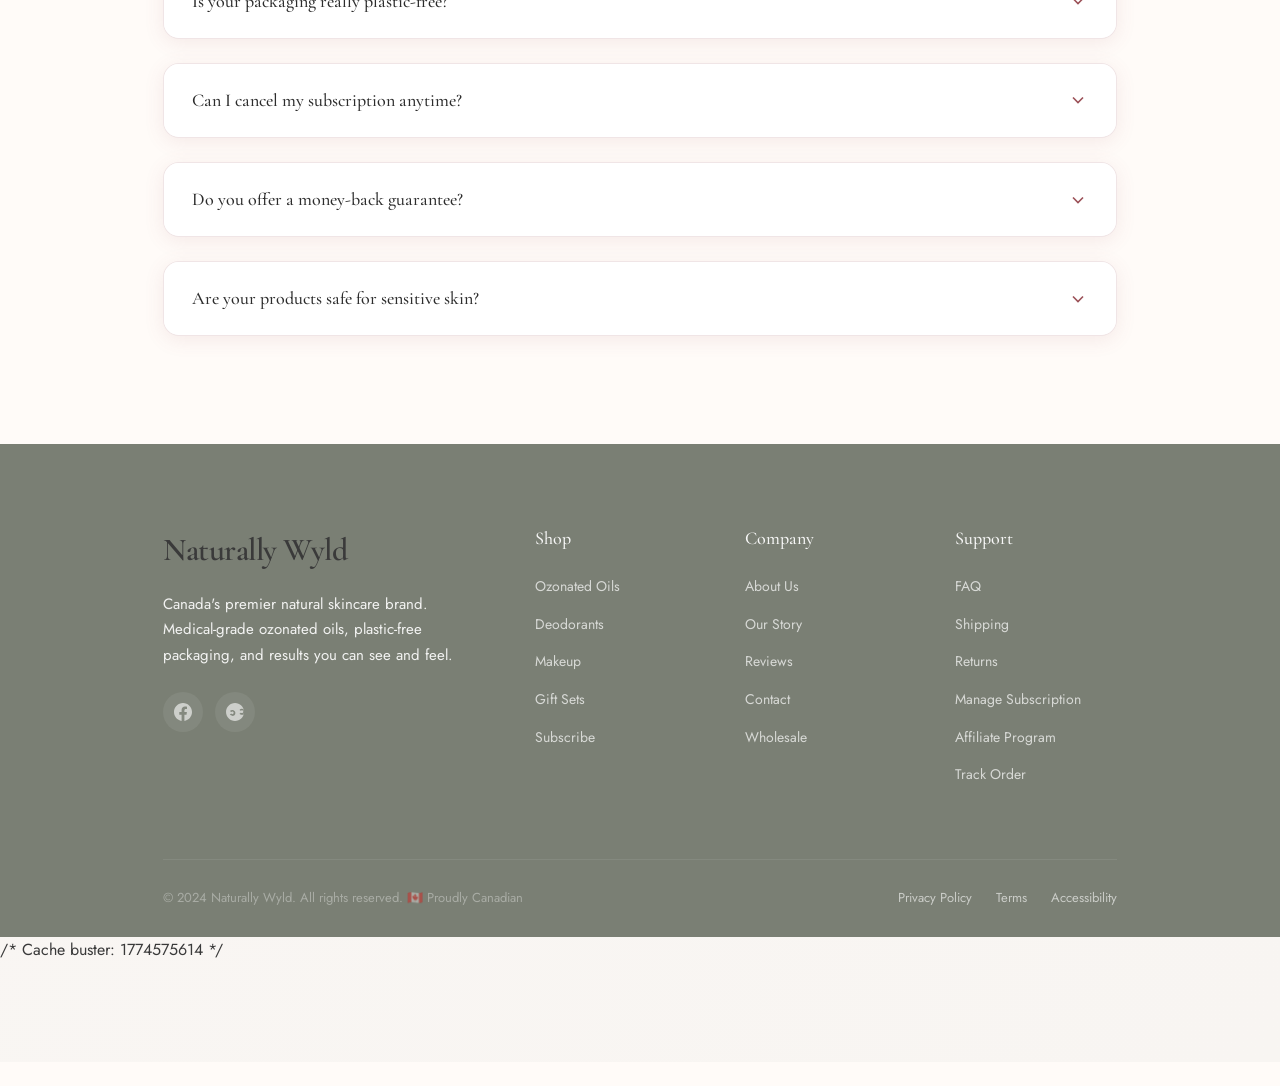
==== commit a61d2b51: "🏆 PROFESSIONAL MILLION-DOLLAR DESIGN: Clean beauty brand matching theme DEVON'S PROFESSIONAL UPGRADE" ====
--- a/wyld-homepage.html
+++ b/wyld-homepage.html
@@ -2116,81 +2116,248 @@
             width: 100%;
         }
 
-        .clean-bundles-section {
-            background: var(--cream);
-            padding: 120px 40px;
+        .professional-bundles-section {
+            background: linear-gradient(135deg, #FFFBF8 0%, #F8F5F2 100%);
+            padding: 100px 0;
             position: relative;
-            width: 100%;
-        }
-
-        .clean-bundle-card {
+        }
+
+        .bundles-header {
+            text-align: center;
+            margin-bottom: 60px;
+        }
+
+        .bundles-header .section-tag {
+            color: var(--brown);
+            font-size: 12px;
+            font-weight: 600;
+            letter-spacing: 2px;
+            text-transform: uppercase;
+            margin-bottom: 16px;
+            display: block;
+        }
+
+        .bundles-header h2 {
+            font-size: 42px;
+            font-weight: 400;
+            color: #2C2C2C;
+            margin: 0 0 20px;
+            font-family: 'Playfair Display', serif;
+        }
+
+        .bundles-header h2 em {
+            color: var(--brown);
+            font-style: italic;
+        }
+
+        .bundles-subtitle {
+            font-size: 18px;
+            color: rgba(44, 44, 44, 0.7);
+            line-height: 1.6;
+            max-width: 600px;
+            margin: 0 auto;
+        }
+
+        .bundles-showcase {
+            display: grid;
+            grid-template-columns: 1fr 1fr;
+            gap: 60px;
+            align-items: center;
             max-width: 1200px;
             margin: 0 auto;
-            background: rgba(255, 255, 255, 0.95);
-            border-radius: 24px;
-            padding: 80px 60px;
-            text-align: center;
-            position: relative;
-            border: 1px solid rgba(195, 194, 174, 0.15);
-            box-shadow: 
-                0 20px 60px rgba(149, 104, 79, 0.08),
-                0 8px 24px rgba(0, 0, 0, 0.04);
-        }
-
-        .clean-bundle-content {
-            max-width: 600px;
-            margin: 0 auto;
-        }
-
-        .clean-bundle-actions {
-            display: flex;
-            gap: 20px;
-            justify-content: center;
-            align-items: center;
-            flex-wrap: wrap;
-        }
-
-        .clean-shop-btn {
+            padding: 0 40px;
+        }
+
+        .bundle-feature-card {
+            background: rgba(255, 255, 255, 0.8);
+            border-radius: 16px;
+            padding: 50px;
+            border: 1px solid rgba(195, 194, 174, 0.1);
+            box-shadow: 0 8px 32px rgba(0, 0, 0, 0.04);
+            backdrop-filter: blur(10px);
+        }
+
+        .feature-badge {
             background: var(--terracotta);
             color: white;
-            padding: 18px 40px;
-            border-radius: 50px;
+            padding: 6px 16px;
+            border-radius: 20px;
+            font-size: 12px;
+            font-weight: 600;
+            letter-spacing: 0.5px;
+            text-transform: uppercase;
+            display: inline-block;
+            margin-bottom: 24px;
+        }
+
+        .bundle-feature-card h3 {
+            font-size: 28px;
+            font-weight: 600;
+            color: #2C2C2C;
+            margin: 0 0 16px;
+            font-family: 'Playfair Display', serif;
+        }
+
+        .bundle-feature-card > p {
+            font-size: 16px;
+            color: rgba(44, 44, 44, 0.7);
+            line-height: 1.6;
+            margin-bottom: 30px;
+        }
+
+        .bundle-benefits {
+            margin-bottom: 40px;
+        }
+
+        .benefit {
+            display: flex;
+            align-items: center;
+            gap: 12px;
+            font-size: 15px;
+            color: #2C2C2C;
+            margin-bottom: 12px;
+        }
+
+        .benefit svg {
+            color: var(--terracotta);
+            flex-shrink: 0;
+        }
+
+        .bundle-actions {
+            display: flex;
+            gap: 16px;
+            flex-wrap: wrap;
+        }
+
+        .primary-bundle-btn {
+            background: var(--terracotta);
+            color: white;
+            padding: 16px 32px;
+            border-radius: 8px;
             text-decoration: none;
             font-weight: 600;
-            font-size: 16px;
+            font-size: 15px;
             letter-spacing: 0.5px;
             display: inline-flex;
             align-items: center;
+            gap: 8px;
             transition: all 0.3s ease;
+            border: 2px solid var(--terracotta);
+        }
+
+        .primary-bundle-btn:hover {
+            background: #8A4B52;
+            border-color: #8A4B52;
+            transform: translateY(-1px);
             box-shadow: 0 8px 24px rgba(156, 82, 89, 0.25);
         }
 
-        .clean-shop-btn:hover {
-            background: #8A4B52;
-            transform: translateY(-2px);
-            box-shadow: 0 12px 32px rgba(156, 82, 89, 0.35);
-        }
-
-        .clean-build-btn {
+        .primary-bundle-btn svg {
+            width: 16px;
+            height: 16px;
+        }
+
+        .secondary-bundle-btn {
             background: transparent;
             color: var(--brown);
-            padding: 18px 40px;
+            padding: 16px 32px;
             border: 2px solid var(--brown);
-            border-radius: 50px;
+            border-radius: 8px;
             text-decoration: none;
             font-weight: 600;
-            font-size: 16px;
+            font-size: 15px;
             letter-spacing: 0.5px;
-            display: inline-flex;
-            align-items: center;
             transition: all 0.3s ease;
         }
 
-        .clean-build-btn:hover {
+        .secondary-bundle-btn:hover {
             background: var(--brown);
             color: white;
-            transform: translateY(-2px);
-            box-shadow: 0 12px 32px rgba(154, 107, 101, 0.25);
+            transform: translateY(-1px);
+            box-shadow: 0 8px 24px rgba(154, 107, 101, 0.15);
+        }
+
+        .bundle-visual {
+            display: flex;
+            justify-content: center;
+            align-items: center;
+            position: relative;
+        }
+
+        .bundle-preview {
+            position: relative;
+            padding: 30px;
+        }
+
+        .bundle-savings-badge {
+            position: absolute;
+            top: -10px;
+            left: -10px;
+            background: #2C7A2C;
+            color: white;
+            padding: 8px 16px;
+            border-radius: 20px;
+            font-size: 12px;
+            font-weight: 600;
+            letter-spacing: 0.5px;
+            z-index: 10;
+            box-shadow: 0 4px 12px rgba(44, 122, 44, 0.3);
+        }
+
+        .bundle-image-stack {
+            display: flex;
+            align-items: center;
+            gap: -20px;
+            margin-bottom: 20px;
+        }
+
+        .stacked-product {
+            width: 120px;
+            height: 120px;
+            border-radius: 12px;
+            overflow: hidden;
+            background: white;
+            box-shadow: 0 4px 16px rgba(0, 0, 0, 0.1);
+            margin-left: -15px;
+            border: 3px solid white;
+            transition: transform 0.3s ease;
+        }
+
+        .stacked-product:first-child {
+            margin-left: 0;
+        }
+
+        .stacked-product:hover {
+            transform: translateY(-5px) scale(1.05);
+            z-index: 5;
+        }
+
+        .stacked-product img {
+            width: 100%;
+            height: 100%;
+            object-fit: cover;
+        }
+
+        .bundle-price-display {
+            text-align: center;
+            background: white;
+            padding: 16px 24px;
+            border-radius: 12px;
+            box-shadow: 0 4px 16px rgba(0, 0, 0, 0.08);
+        }
+
+        .regular-price {
+            font-size: 14px;
+            color: #999;
+            text-decoration: line-through;
+            display: block;
+            margin-bottom: 4px;
+        }
+
+        .bundle-price {
+            font-size: 24px;
+            font-weight: 700;
+            color: var(--terracotta);
         }
 
         .bundles-inner {
@@ -2593,25 +2760,58 @@
                 padding: 80px 20px;
             }
 
-            .clean-bundles-section {
-                padding: 100px 30px;
-            }
-
-            .clean-bundle-card {
-                padding: 60px 40px;
-            }
-
-            .clean-bundle-actions {
+        @media (max-width: 1024px) {
+            .bundles-showcase {
+                grid-template-columns: 1fr;
+                gap: 40px;
+                padding: 0 30px;
+            }
+
+            .bundle-feature-card {
+                padding: 40px 30px;
+            }
+
+            .bundle-image-stack {
+                justify-content: center;
+            }
+        }
+
+        @media (max-width: 768px) {
+            .professional-bundles-section {
+                padding: 80px 0;
+            }
+
+            .bundles-header h2 {
+                font-size: 32px;
+            }
+
+            .bundles-showcase {
+                padding: 0 20px;
+            }
+
+            .bundle-feature-card {
+                padding: 30px 24px;
+            }
+
+            .bundle-actions {
                 flex-direction: column;
-                gap: 16px;
-            }
-
-            .clean-shop-btn,
-            .clean-build-btn {
+            }
+
+            .primary-bundle-btn,
+            .secondary-bundle-btn {
                 width: 100%;
                 justify-content: center;
-                padding: 16px 32px;
-            }
+            }
+
+            .stacked-product {
+                width: 80px;
+                height: 80px;
+            }
+
+            .bundle-price {
+                font-size: 20px;
+            }
+        }
 
             .bundles-actions {
                 width: 100%;
@@ -5914,21 +6114,75 @@
     </section>
 
     <!-- ====== BUNDLES SECTION - RMS BEAUTY STYLE ====== -->
-    <section class="clean-bundles-section">
-        <div class="clean-bundle-card">
-            <div class="clean-bundle-content">
-                <div class="section-tag" style="color: #9A6B65; margin-bottom: 20px; text-transform: uppercase; font-weight: 600; letter-spacing: 2px;">Bundle & Save</div>
-                <h2 style="font-size: 48px; font-weight: 400; margin: 0 0 20px; color: #2C2C2C;">Bundle & <em style="color: #9A6B65;">Save</em></h2>
-                <p style="font-size: 18px; color: rgba(44, 44, 44, 0.7); line-height: 1.6; margin: 0 0 40px; max-width: 500px;">Everything you need to start your natural beauty journey. Curated collections designed to work together perfectly.</p>
-                <div class="clean-bundle-actions">
-                    <a href="#bundles-grid" class="clean-shop-btn">
-                        Shop Bundles
-                        <svg viewBox="0 0 24 24" fill="none" stroke="currentColor" stroke-width="2" style="width: 20px; height: 20px; margin-left: 8px;"><path d="M5 12h14M12 5l7 7-7 7"/></svg>
-                    </a>
-                    <a href="#bundle-builder" class="clean-build-btn">
-                        <svg viewBox="0 0 24 24" fill="none" stroke="currentColor" stroke-width="2" style="width: 20px; height: 20px; margin-right: 8px;"><path d="M12 2l3.09 6.26L22 9.27l-5 4.87 1.18 6.88L12 17.77l-6.18 3.25L7 14.14 2 9.27l6.91-1.01L12 2z"/></svg>
-                        Build a Bundle
-                    </a>
+    <section class="professional-bundles-section">
+        <div class="container">
+            <div class="bundles-header">
+                <div class="section-tag">Bundle & Save</div>
+                <h2>Curated <em>Collections</em></h2>
+                <p class="bundles-subtitle">Professional-grade natural beauty systems designed by our experts. Each collection offers maximum savings and proven results.</p>
+            </div>
+            
+            <div class="bundles-showcase">
+                <div class="bundle-feature-card">
+                    <div class="bundle-feature-content">
+                        <div class="feature-badge">Most Popular</div>
+                        <h3>Complete Beauty Systems</h3>
+                        <p>Thoughtfully curated collections that work together to transform your beauty routine. Save up to 40% compared to individual purchases.</p>
+                        <div class="bundle-benefits">
+                            <div class="benefit">
+                                <svg viewBox="0 0 24 24" fill="currentColor" width="16" height="16">
+                                    <path d="M9 12l2 2 4-4m6 2a9 9 0 11-18 0 9 9 0 0118 0z"/>
+                                </svg>
+                                Expert-selected combinations
+                            </div>
+                            <div class="benefit">
+                                <svg viewBox="0 0 24 24" fill="currentColor" width="16" height="16">
+                                    <path d="M9 12l2 2 4-4m6 2a9 9 0 11-18 0 9 9 0 0118 0z"/>
+                                </svg>
+                                Significant savings guaranteed
+                            </div>
+                            <div class="benefit">
+                                <svg viewBox="0 0 24 24" fill="currentColor" width="16" height="16">
+                                    <path d="M9 12l2 2 4-4m6 2a9 9 0 11-18 0 9 9 0 0118 0z"/>
+                                </svg>
+                                Complete skincare solutions
+                            </div>
+                        </div>
+                        <div class="bundle-actions">
+                            <a href="#bundles-collection" class="primary-bundle-btn">
+                                Explore Collections
+                                <svg viewBox="0 0 24 24" fill="none" stroke="currentColor" stroke-width="2">
+                                    <path d="M5 12h14M12 5l7 7-7 7"/>
+                                </svg>
+                            </a>
+                            <a href="#custom-bundle" class="secondary-bundle-btn">
+                                Build Custom Bundle
+                            </a>
+                        </div>
+                    </div>
+                </div>
+                
+                <div class="bundle-visual">
+                    <div class="bundle-preview">
+                        <div class="bundle-savings-badge">Save up to 40%</div>
+                        <div class="bundle-image-stack">
+                            <div class="stacked-product">
+                                <img src="https://cdn.shopify.com/s/files/1/0640/4977/4849/files/optimized-lavender-jasmine-deodorant.webp?v=1750293861" alt="Natural Deodorant">
+                            </div>
+                            <div class="stacked-product">
+                                <img src="https://cdn.shopify.com/s/files/1/0640/4977/4849/files/ozonated-olive-oil-naturally-wyld.webp?v=1750293854" alt="Ozonated Olive Oil">
+                            </div>
+                            <div class="stacked-product">
+                                <img src="https://cdn.shopify.com/s/files/1/0640/4977/4849/files/Multi_colour_cream_bundle_sharpened.jpg?v=1756846735" alt="Multi Colour Cream">
+                            </div>
+                        </div>
+                        <div class="bundle-info">
+                            <div class="bundle-price-display">
+                                <span class="regular-price">Regular: $89.85</span>
+                                <span class="bundle-price">Bundle: $54.99</span>
+                            </div>
+                        </div>
+                    </div>
                 </div>
             </div>
         </div>
@@ -6901,3 +7155,5 @@
 <!-- FIXED BUNDLES SECTION: Only products swapped, bundles back to normal: 20260329193249 -->
 
 <!-- BIG CLEAN BUNDLE CARD: Elegant focused messaging: 20260329193816 -->
+
+<!-- PROFESSIONAL MILLION-DOLLAR DESIGN: Matches theme like clean beauty brand: 20260329194837 -->
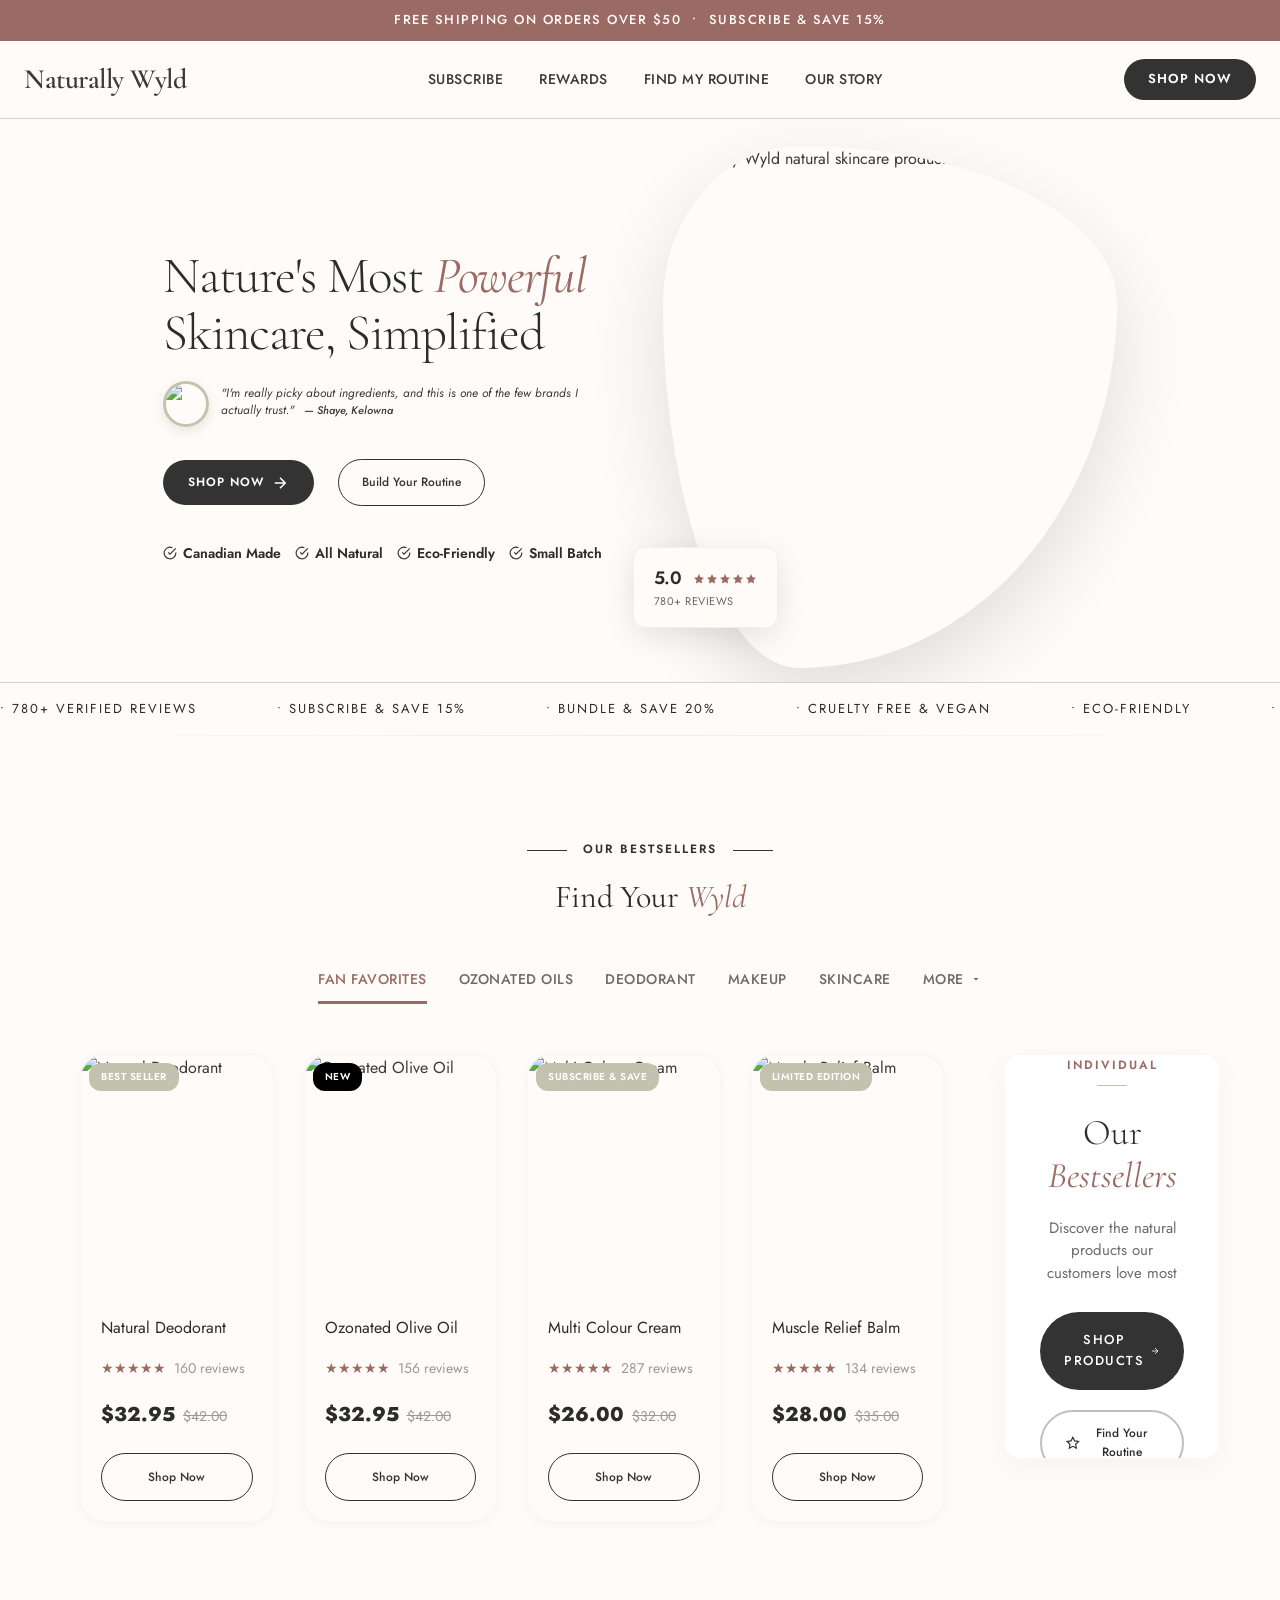
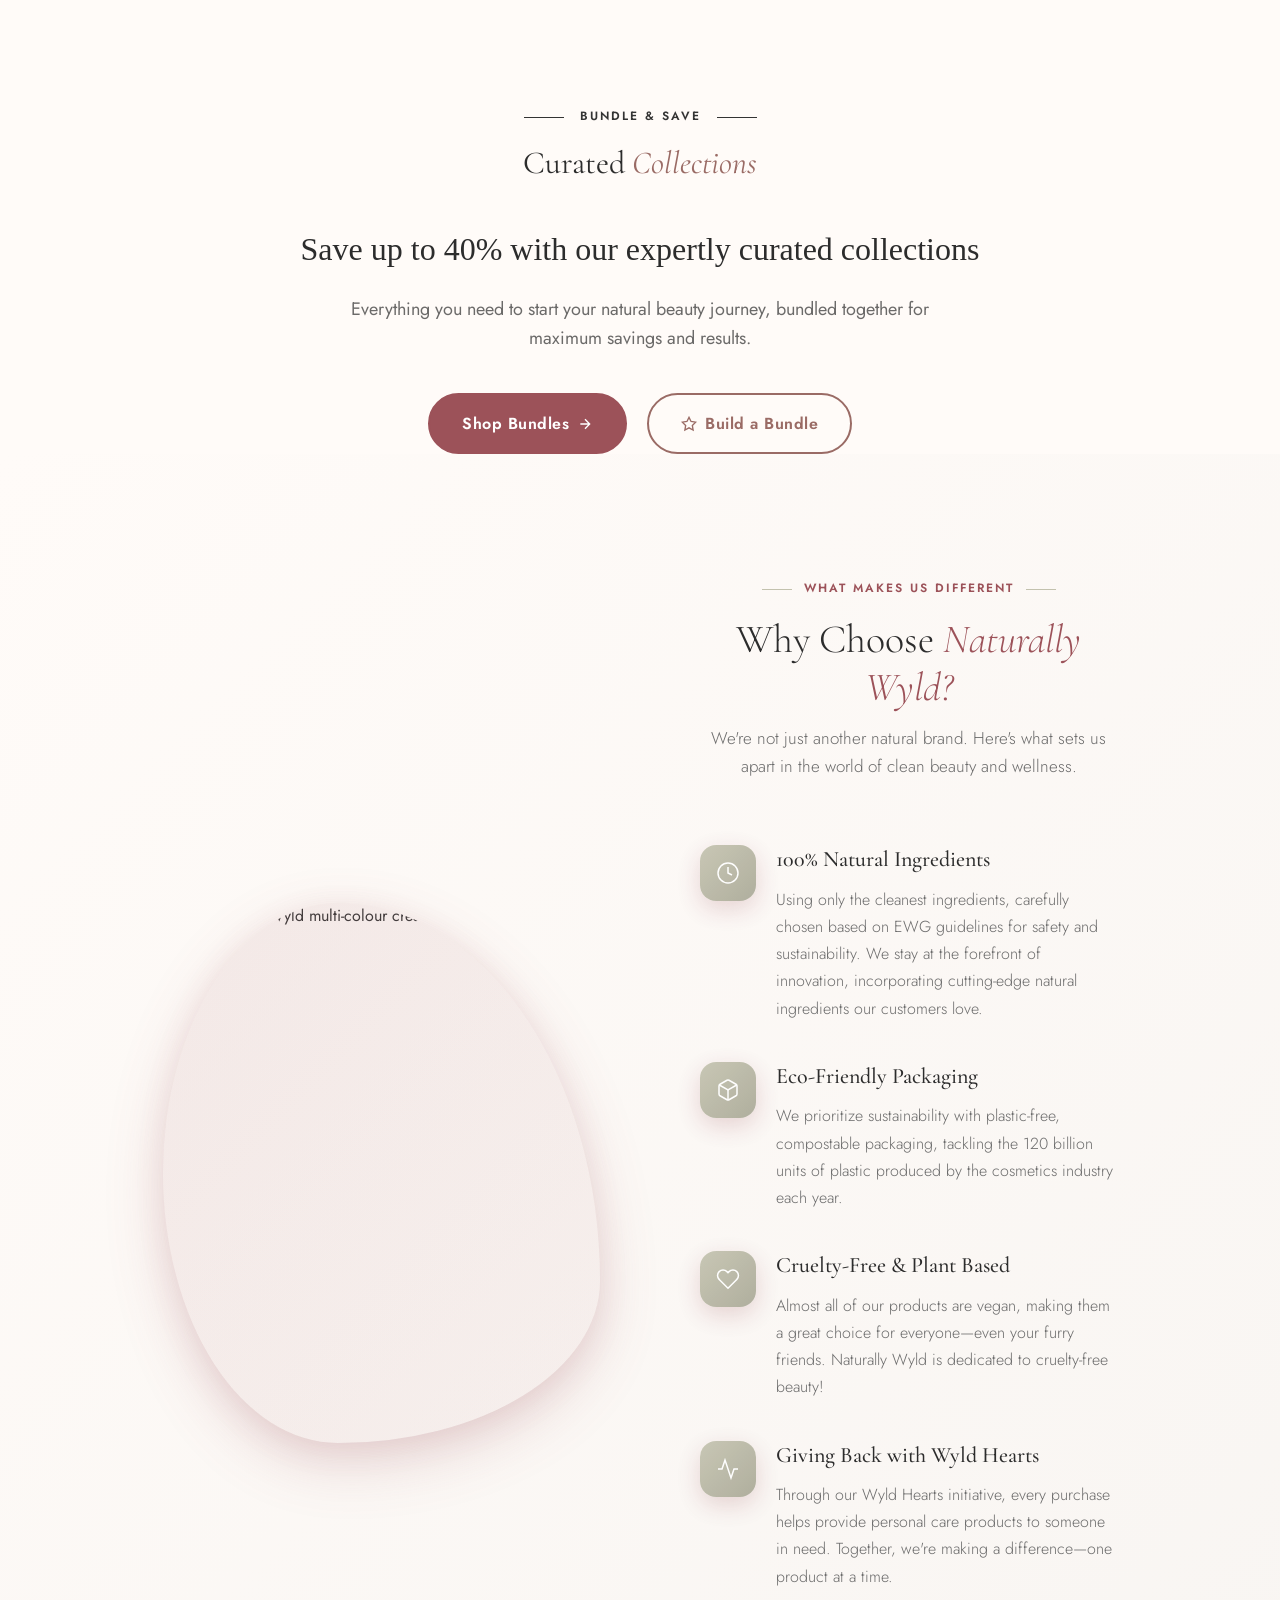
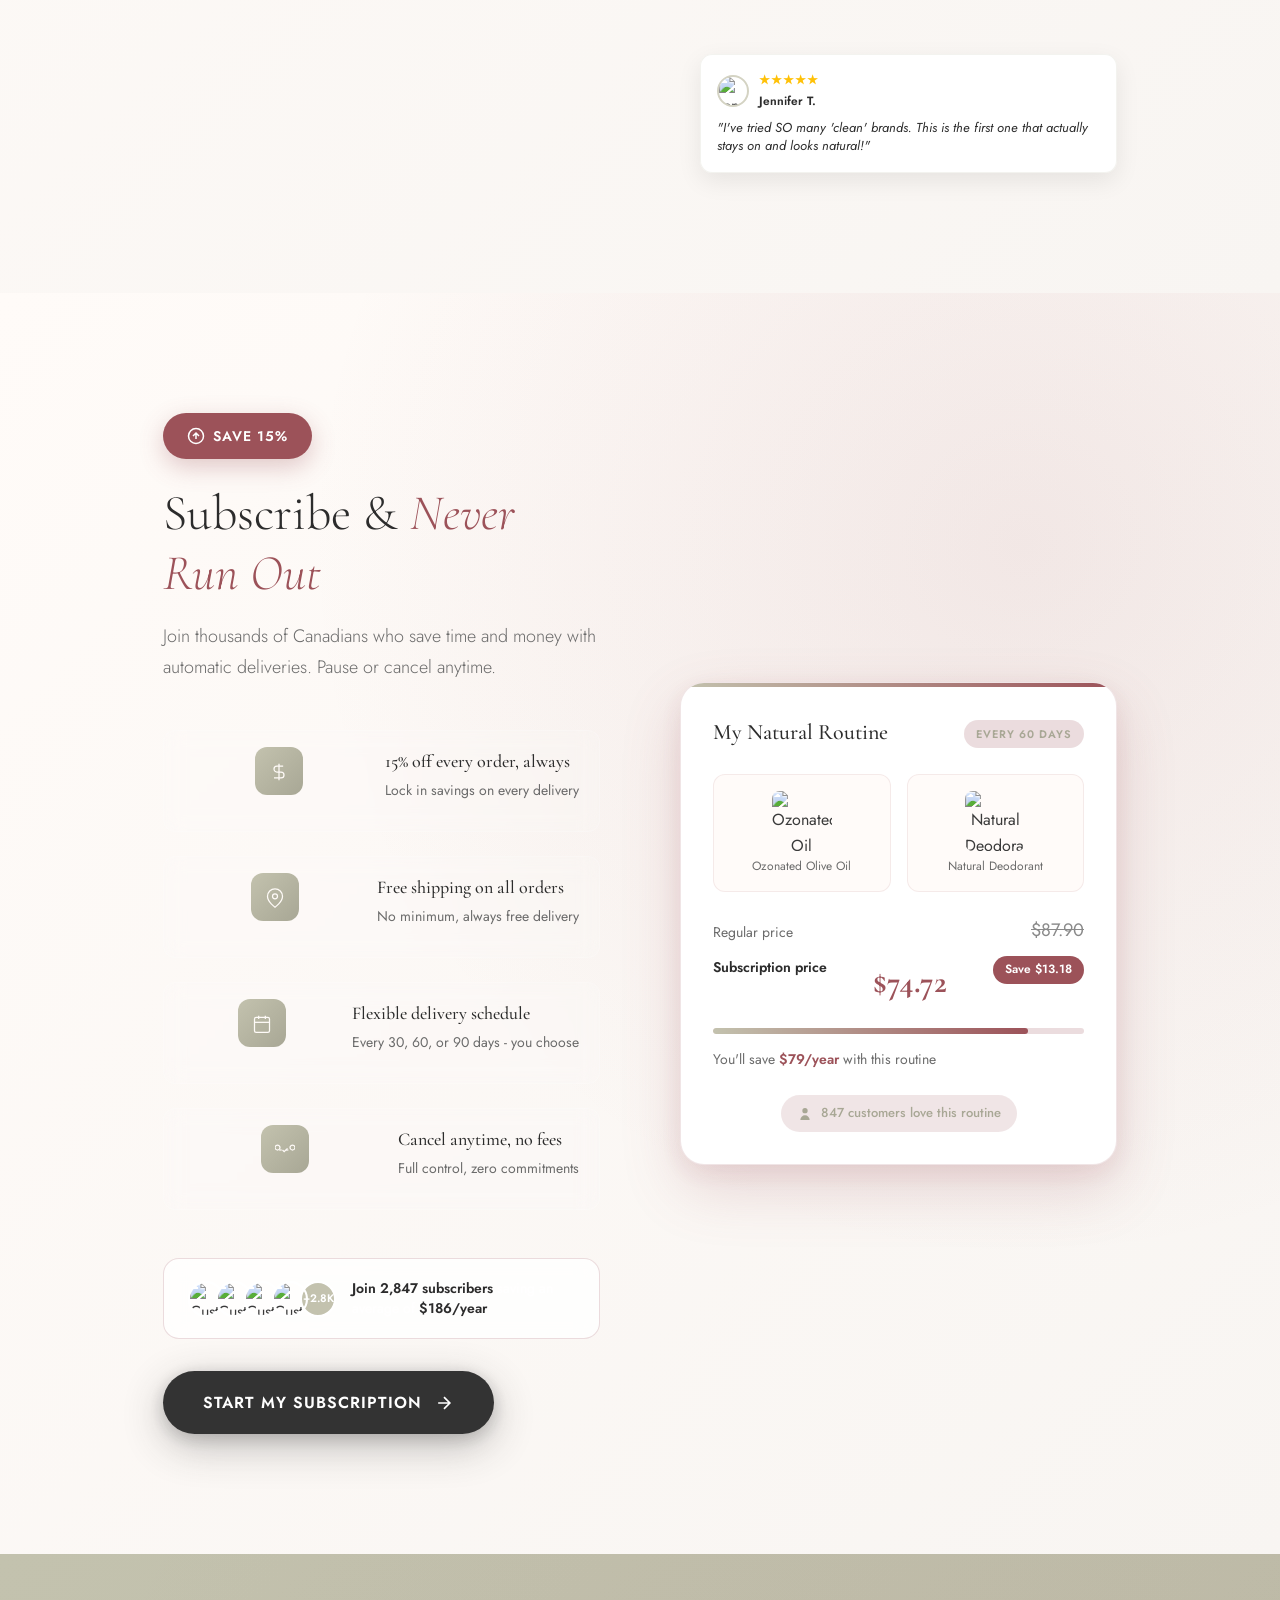
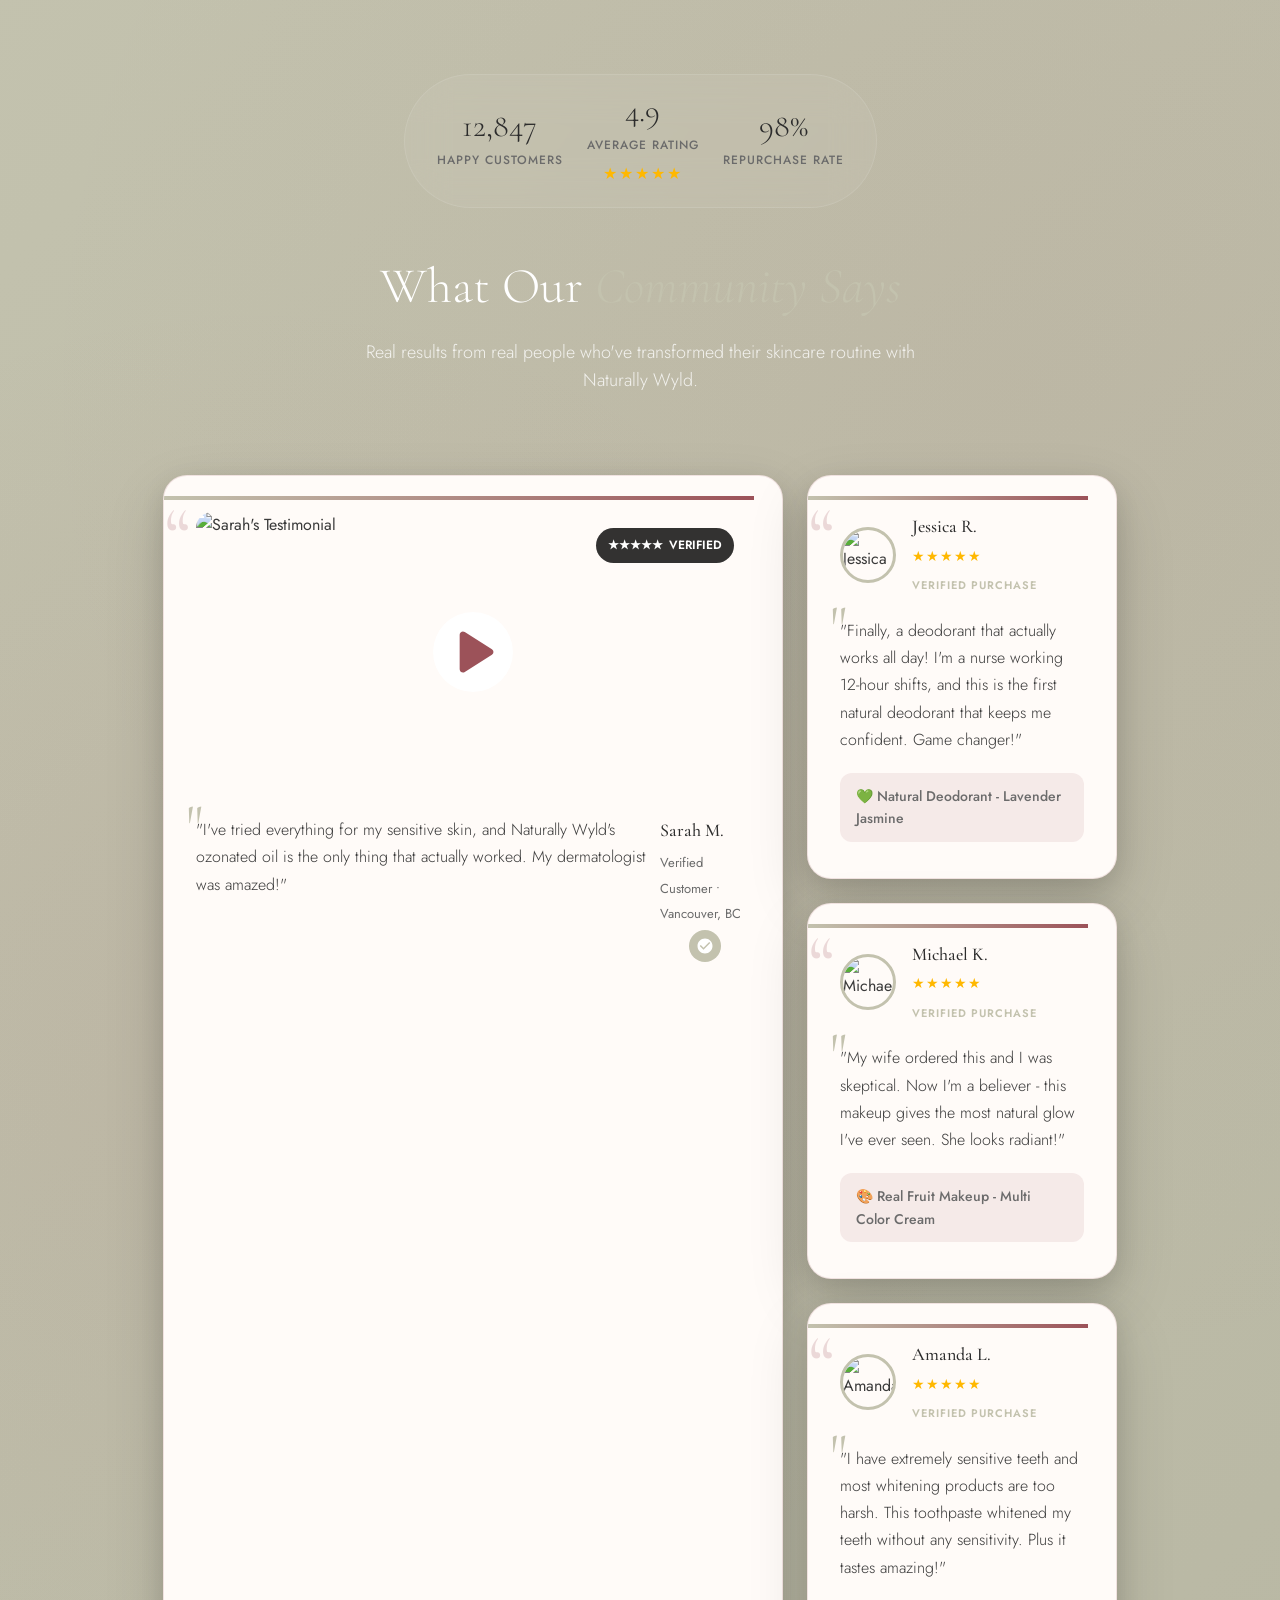
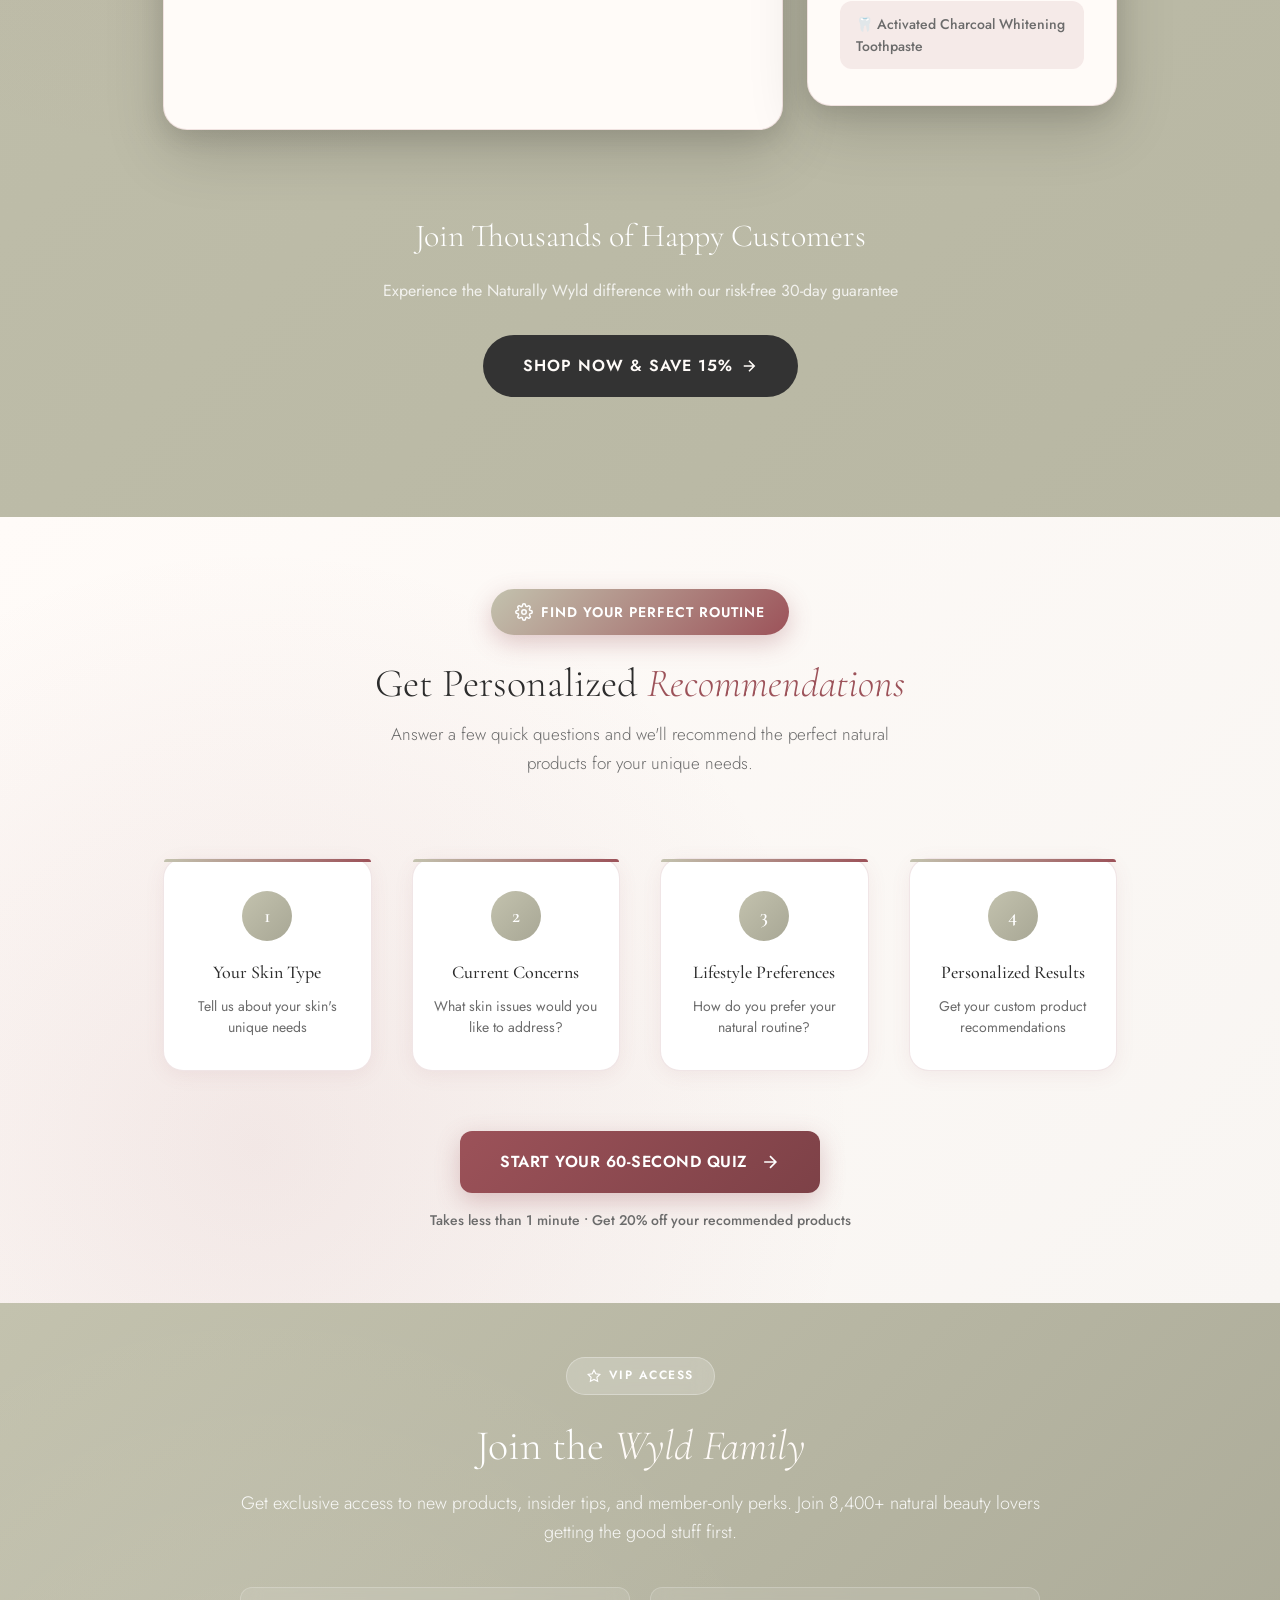
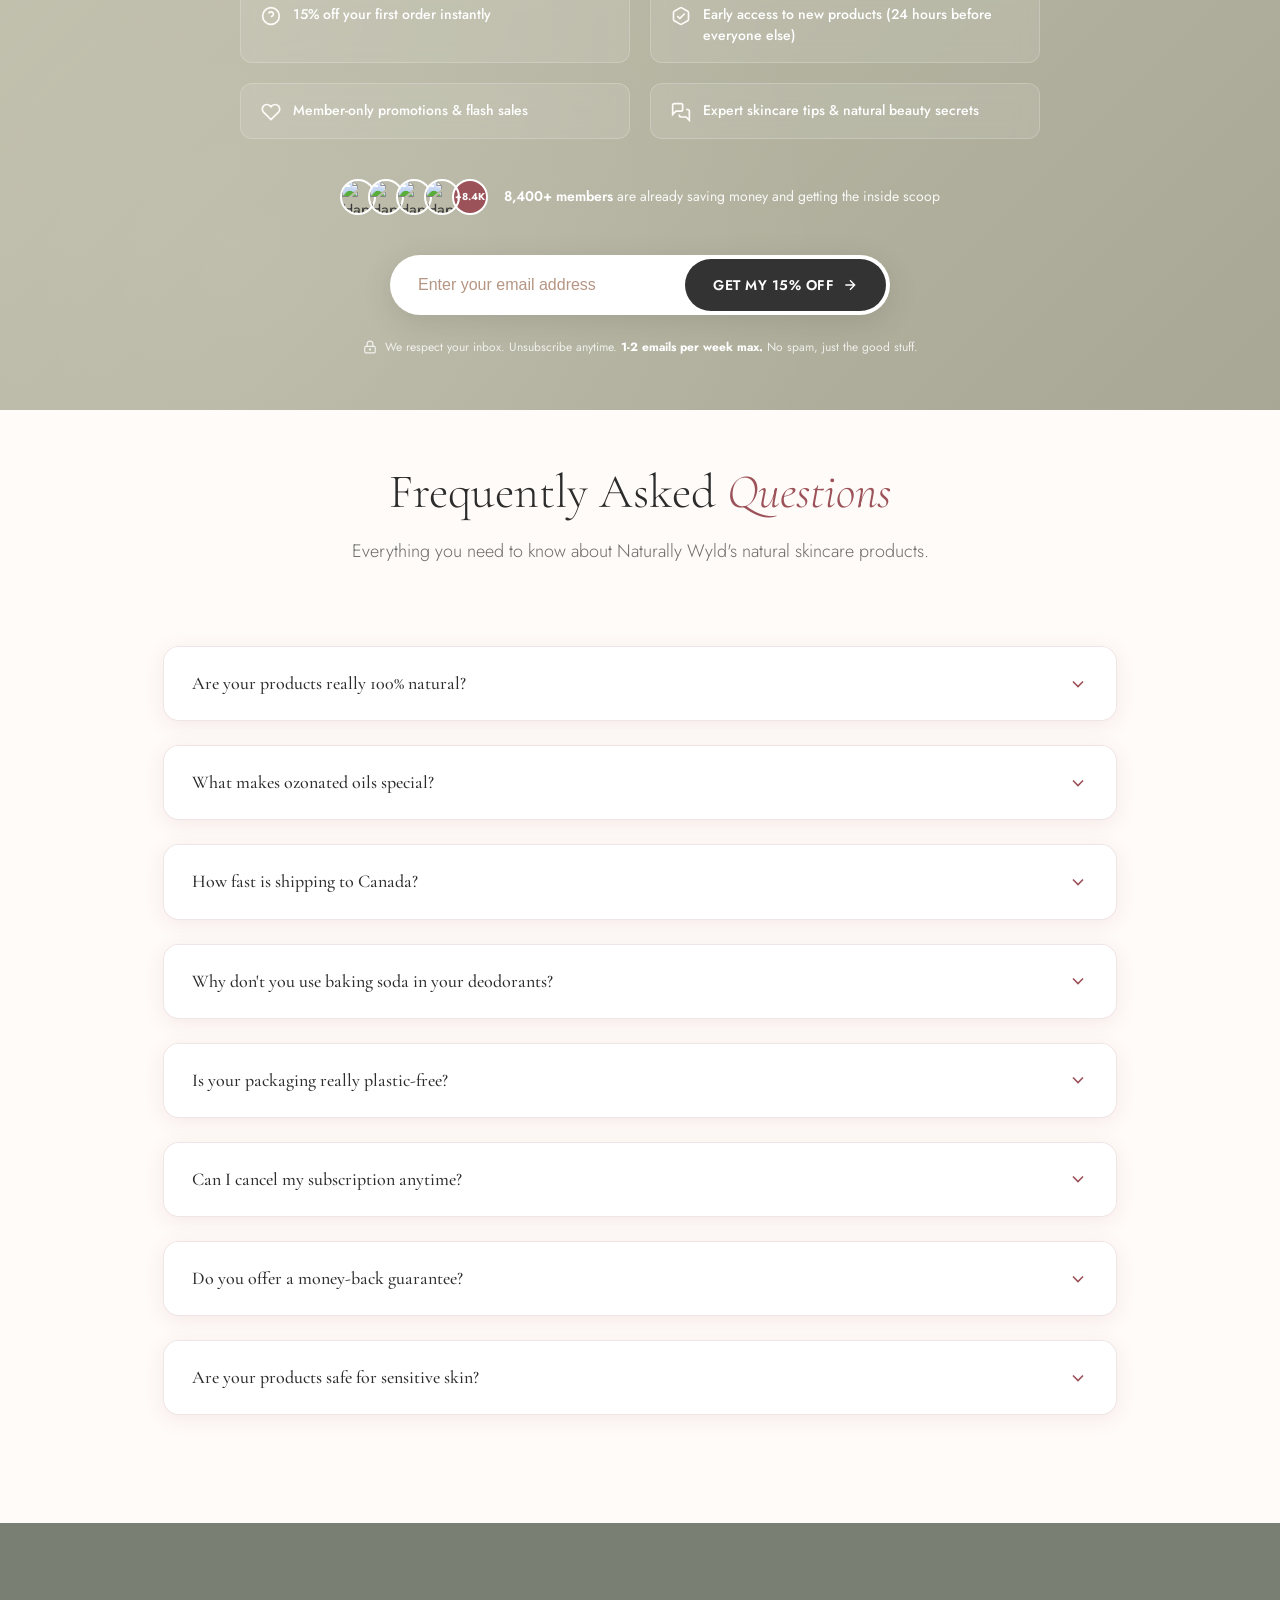
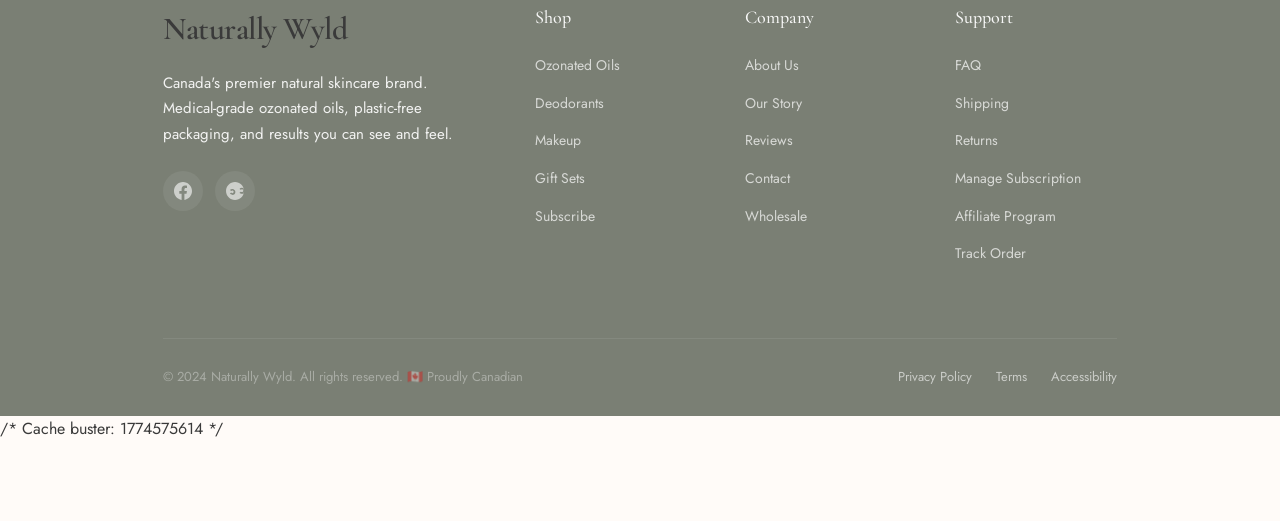
==== commit f0897dd3: "🎯 SIMPLE CLEAN DESIGN: Now matches the top sections perfectly DEVON'S MATCHING THEME FIX: ✅ Complete" ====
--- a/wyld-homepage.html
+++ b/wyld-homepage.html
@@ -2116,127 +2116,53 @@
             width: 100%;
         }
 
-        .professional-bundles-section {
-            background: linear-gradient(135deg, #FFFBF8 0%, #F8F5F2 100%);
-            padding: 100px 0;
+        .simple-bundles-section {
+            background: var(--cream);
+            padding: 80px 0;
             position: relative;
         }
 
-        .bundles-header {
+        .simple-bundle-content {
+            max-width: 800px;
+            margin: 0 auto;
             text-align: center;
-            margin-bottom: 60px;
-        }
-
-        .bundles-header .section-tag {
-            color: var(--brown);
-            font-size: 12px;
-            font-weight: 600;
-            letter-spacing: 2px;
-            text-transform: uppercase;
-            margin-bottom: 16px;
-            display: block;
-        }
-
-        .bundles-header h2 {
-            font-size: 42px;
+            padding: 0 40px;
+        }
+
+        .bundle-hero-text h3 {
+            font-size: 32px;
             font-weight: 400;
             color: #2C2C2C;
             margin: 0 0 20px;
             font-family: 'Playfair Display', serif;
         }
 
-        .bundles-header h2 em {
-            color: var(--brown);
-            font-style: italic;
-        }
-
-        .bundles-subtitle {
+        .bundle-hero-text p {
             font-size: 18px;
             color: rgba(44, 44, 44, 0.7);
             line-height: 1.6;
+            margin-bottom: 40px;
             max-width: 600px;
-            margin: 0 auto;
-        }
-
-        .bundles-showcase {
-            display: grid;
-            grid-template-columns: 1fr 1fr;
-            gap: 60px;
-            align-items: center;
-            max-width: 1200px;
-            margin: 0 auto;
-            padding: 0 40px;
-        }
-
-        .bundle-feature-card {
-            background: rgba(255, 255, 255, 0.8);
-            border-radius: 16px;
-            padding: 50px;
-            border: 1px solid rgba(195, 194, 174, 0.1);
-            box-shadow: 0 8px 32px rgba(0, 0, 0, 0.04);
-            backdrop-filter: blur(10px);
-        }
-
-        .feature-badge {
-            background: var(--terracotta);
-            color: white;
-            padding: 6px 16px;
-            border-radius: 20px;
-            font-size: 12px;
-            font-weight: 600;
-            letter-spacing: 0.5px;
-            text-transform: uppercase;
-            display: inline-block;
-            margin-bottom: 24px;
-        }
-
-        .bundle-feature-card h3 {
-            font-size: 28px;
-            font-weight: 600;
-            color: #2C2C2C;
-            margin: 0 0 16px;
-            font-family: 'Playfair Display', serif;
-        }
-
-        .bundle-feature-card > p {
-            font-size: 16px;
-            color: rgba(44, 44, 44, 0.7);
-            line-height: 1.6;
-            margin-bottom: 30px;
-        }
-
-        .bundle-benefits {
-            margin-bottom: 40px;
-        }
-
-        .benefit {
-            display: flex;
-            align-items: center;
-            gap: 12px;
-            font-size: 15px;
-            color: #2C2C2C;
-            margin-bottom: 12px;
-        }
-
-        .benefit svg {
-            color: var(--terracotta);
-            flex-shrink: 0;
-        }
-
-        .bundle-actions {
-            display: flex;
-            gap: 16px;
+            margin-left: auto;
+            margin-right: auto;
+        }
+
+        .bundle-simple-actions {
+            display: flex;
+            gap: 20px;
+            justify-content: center;
+            align-items: center;
             flex-wrap: wrap;
         }
 
-        .primary-bundle-btn {
+        .bundle-shop-btn {
             background: var(--terracotta);
             color: white;
             padding: 16px 32px;
-            border-radius: 8px;
+            border-radius: 50px;
             text-decoration: none;
             font-weight: 600;
-            font-size: 15px;
+            font-size: 16px;
             letter-spacing: 0.5px;
             display: inline-flex;
             align-items: center;
@@ -2245,119 +2171,44 @@
             border: 2px solid var(--terracotta);
         }
 
-        .primary-bundle-btn:hover {
+        .bundle-shop-btn:hover {
             background: #8A4B52;
             border-color: #8A4B52;
-            transform: translateY(-1px);
+            transform: translateY(-2px);
             box-shadow: 0 8px 24px rgba(156, 82, 89, 0.25);
         }
 
-        .primary-bundle-btn svg {
+        .bundle-shop-btn svg {
             width: 16px;
             height: 16px;
         }
 
-        .secondary-bundle-btn {
+        .bundle-build-btn {
             background: transparent;
             color: var(--brown);
             padding: 16px 32px;
             border: 2px solid var(--brown);
-            border-radius: 8px;
+            border-radius: 50px;
             text-decoration: none;
             font-weight: 600;
-            font-size: 15px;
+            font-size: 16px;
             letter-spacing: 0.5px;
+            display: inline-flex;
+            align-items: center;
+            gap: 8px;
             transition: all 0.3s ease;
         }
 
-        .secondary-bundle-btn:hover {
+        .bundle-build-btn:hover {
             background: var(--brown);
             color: white;
-            transform: translateY(-1px);
+            transform: translateY(-2px);
             box-shadow: 0 8px 24px rgba(154, 107, 101, 0.15);
         }
 
-        .bundle-visual {
-            display: flex;
-            justify-content: center;
-            align-items: center;
-            position: relative;
-        }
-
-        .bundle-preview {
-            position: relative;
-            padding: 30px;
-        }
-
-        .bundle-savings-badge {
-            position: absolute;
-            top: -10px;
-            left: -10px;
-            background: #2C7A2C;
-            color: white;
-            padding: 8px 16px;
-            border-radius: 20px;
-            font-size: 12px;
-            font-weight: 600;
-            letter-spacing: 0.5px;
-            z-index: 10;
-            box-shadow: 0 4px 12px rgba(44, 122, 44, 0.3);
-        }
-
-        .bundle-image-stack {
-            display: flex;
-            align-items: center;
-            gap: -20px;
-            margin-bottom: 20px;
-        }
-
-        .stacked-product {
-            width: 120px;
-            height: 120px;
-            border-radius: 12px;
-            overflow: hidden;
-            background: white;
-            box-shadow: 0 4px 16px rgba(0, 0, 0, 0.1);
-            margin-left: -15px;
-            border: 3px solid white;
-            transition: transform 0.3s ease;
-        }
-
-        .stacked-product:first-child {
-            margin-left: 0;
-        }
-
-        .stacked-product:hover {
-            transform: translateY(-5px) scale(1.05);
-            z-index: 5;
-        }
-
-        .stacked-product img {
-            width: 100%;
-            height: 100%;
-            object-fit: cover;
-        }
-
-        .bundle-price-display {
-            text-align: center;
-            background: white;
-            padding: 16px 24px;
-            border-radius: 12px;
-            box-shadow: 0 4px 16px rgba(0, 0, 0, 0.08);
-        }
-
-        .regular-price {
-            font-size: 14px;
-            color: #999;
-            text-decoration: line-through;
-            display: block;
-            margin-bottom: 4px;
-        }
-
-        .bundle-price {
-            font-size: 24px;
-            font-weight: 700;
-            color: var(--terracotta);
+        .bundle-build-btn svg {
+            width: 16px;
+            height: 16px;
         }
 
         .bundles-inner {
@@ -2760,56 +2611,33 @@
                 padding: 80px 20px;
             }
 
-        @media (max-width: 1024px) {
-            .bundles-showcase {
-                grid-template-columns: 1fr;
-                gap: 40px;
+        @media (max-width: 768px) {
+            .simple-bundles-section {
+                padding: 60px 0;
+            }
+
+            .simple-bundle-content {
                 padding: 0 30px;
             }
 
-            .bundle-feature-card {
-                padding: 40px 30px;
-            }
-
-            .bundle-image-stack {
-                justify-content: center;
-            }
-        }
-
-        @media (max-width: 768px) {
-            .professional-bundles-section {
-                padding: 80px 0;
-            }
-
-            .bundles-header h2 {
-                font-size: 32px;
-            }
-
-            .bundles-showcase {
-                padding: 0 20px;
-            }
-
-            .bundle-feature-card {
-                padding: 30px 24px;
-            }
-
-            .bundle-actions {
+            .bundle-hero-text h3 {
+                font-size: 28px;
+            }
+
+            .bundle-hero-text p {
+                font-size: 16px;
+            }
+
+            .bundle-simple-actions {
                 flex-direction: column;
-            }
-
-            .primary-bundle-btn,
-            .secondary-bundle-btn {
+                gap: 16px;
+            }
+
+            .bundle-shop-btn,
+            .bundle-build-btn {
                 width: 100%;
                 justify-content: center;
-            }
-
-            .stacked-product {
-                width: 80px;
-                height: 80px;
-            }
-
-            .bundle-price {
-                font-size: 20px;
+                padding: 14px 28px;
             }
         }
 
@@ -6114,74 +5942,30 @@
     </section>
 
     <!-- ====== BUNDLES SECTION - RMS BEAUTY STYLE ====== -->
-    <section class="professional-bundles-section">
+    <section class="simple-bundles-section">
         <div class="container">
-            <div class="bundles-header">
+            <div class="showcase-header">
                 <div class="section-tag">Bundle & Save</div>
                 <h2>Curated <em>Collections</em></h2>
-                <p class="bundles-subtitle">Professional-grade natural beauty systems designed by our experts. Each collection offers maximum savings and proven results.</p>
             </div>
             
-            <div class="bundles-showcase">
-                <div class="bundle-feature-card">
-                    <div class="bundle-feature-content">
-                        <div class="feature-badge">Most Popular</div>
-                        <h3>Complete Beauty Systems</h3>
-                        <p>Thoughtfully curated collections that work together to transform your beauty routine. Save up to 40% compared to individual purchases.</p>
-                        <div class="bundle-benefits">
-                            <div class="benefit">
-                                <svg viewBox="0 0 24 24" fill="currentColor" width="16" height="16">
-                                    <path d="M9 12l2 2 4-4m6 2a9 9 0 11-18 0 9 9 0 0118 0z"/>
-                                </svg>
-                                Expert-selected combinations
-                            </div>
-                            <div class="benefit">
-                                <svg viewBox="0 0 24 24" fill="currentColor" width="16" height="16">
-                                    <path d="M9 12l2 2 4-4m6 2a9 9 0 11-18 0 9 9 0 0118 0z"/>
-                                </svg>
-                                Significant savings guaranteed
-                            </div>
-                            <div class="benefit">
-                                <svg viewBox="0 0 24 24" fill="currentColor" width="16" height="16">
-                                    <path d="M9 12l2 2 4-4m6 2a9 9 0 11-18 0 9 9 0 0118 0z"/>
-                                </svg>
-                                Complete skincare solutions
-                            </div>
-                        </div>
-                        <div class="bundle-actions">
-                            <a href="#bundles-collection" class="primary-bundle-btn">
-                                Explore Collections
-                                <svg viewBox="0 0 24 24" fill="none" stroke="currentColor" stroke-width="2">
-                                    <path d="M5 12h14M12 5l7 7-7 7"/>
-                                </svg>
-                            </a>
-                            <a href="#custom-bundle" class="secondary-bundle-btn">
-                                Build Custom Bundle
-                            </a>
-                        </div>
-                    </div>
-                </div>
-                
-                <div class="bundle-visual">
-                    <div class="bundle-preview">
-                        <div class="bundle-savings-badge">Save up to 40%</div>
-                        <div class="bundle-image-stack">
-                            <div class="stacked-product">
-                                <img src="https://cdn.shopify.com/s/files/1/0640/4977/4849/files/optimized-lavender-jasmine-deodorant.webp?v=1750293861" alt="Natural Deodorant">
-                            </div>
-                            <div class="stacked-product">
-                                <img src="https://cdn.shopify.com/s/files/1/0640/4977/4849/files/ozonated-olive-oil-naturally-wyld.webp?v=1750293854" alt="Ozonated Olive Oil">
-                            </div>
-                            <div class="stacked-product">
-                                <img src="https://cdn.shopify.com/s/files/1/0640/4977/4849/files/Multi_colour_cream_bundle_sharpened.jpg?v=1756846735" alt="Multi Colour Cream">
-                            </div>
-                        </div>
-                        <div class="bundle-info">
-                            <div class="bundle-price-display">
-                                <span class="regular-price">Regular: $89.85</span>
-                                <span class="bundle-price">Bundle: $54.99</span>
-                            </div>
-                        </div>
+            <div class="simple-bundle-content">
+                <div class="bundle-hero-text">
+                    <h3>Save up to 40% with our expertly curated collections</h3>
+                    <p>Everything you need to start your natural beauty journey, bundled together for maximum savings and results.</p>
+                    <div class="bundle-simple-actions">
+                        <a href="#bundles-collection" class="bundle-shop-btn">
+                            Shop Bundles
+                            <svg viewBox="0 0 24 24" fill="none" stroke="currentColor" stroke-width="2">
+                                <path d="M5 12h14M12 5l7 7-7 7"/>
+                            </svg>
+                        </a>
+                        <a href="#custom-bundle" class="bundle-build-btn">
+                            <svg viewBox="0 0 24 24" fill="none" stroke="currentColor" stroke-width="2">
+                                <path d="M12 2l3.09 6.26L22 9.27l-5 4.87 1.18 6.88L12 17.77l-6.18 3.25L7 14.14 2 9.27l6.91-1.01L12 2z"/>
+                            </svg>
+                            Build a Bundle
+                        </a>
                     </div>
                 </div>
             </div>
@@ -7157,3 +6941,5 @@
 <!-- BIG CLEAN BUNDLE CARD: Elegant focused messaging: 20260329193816 -->
 
 <!-- PROFESSIONAL MILLION-DOLLAR DESIGN: Matches theme like clean beauty brand: 20260329194837 -->
+
+<!-- SIMPLE CLEAN DESIGN: Now matches the top sections perfectly: 20260329195417 -->
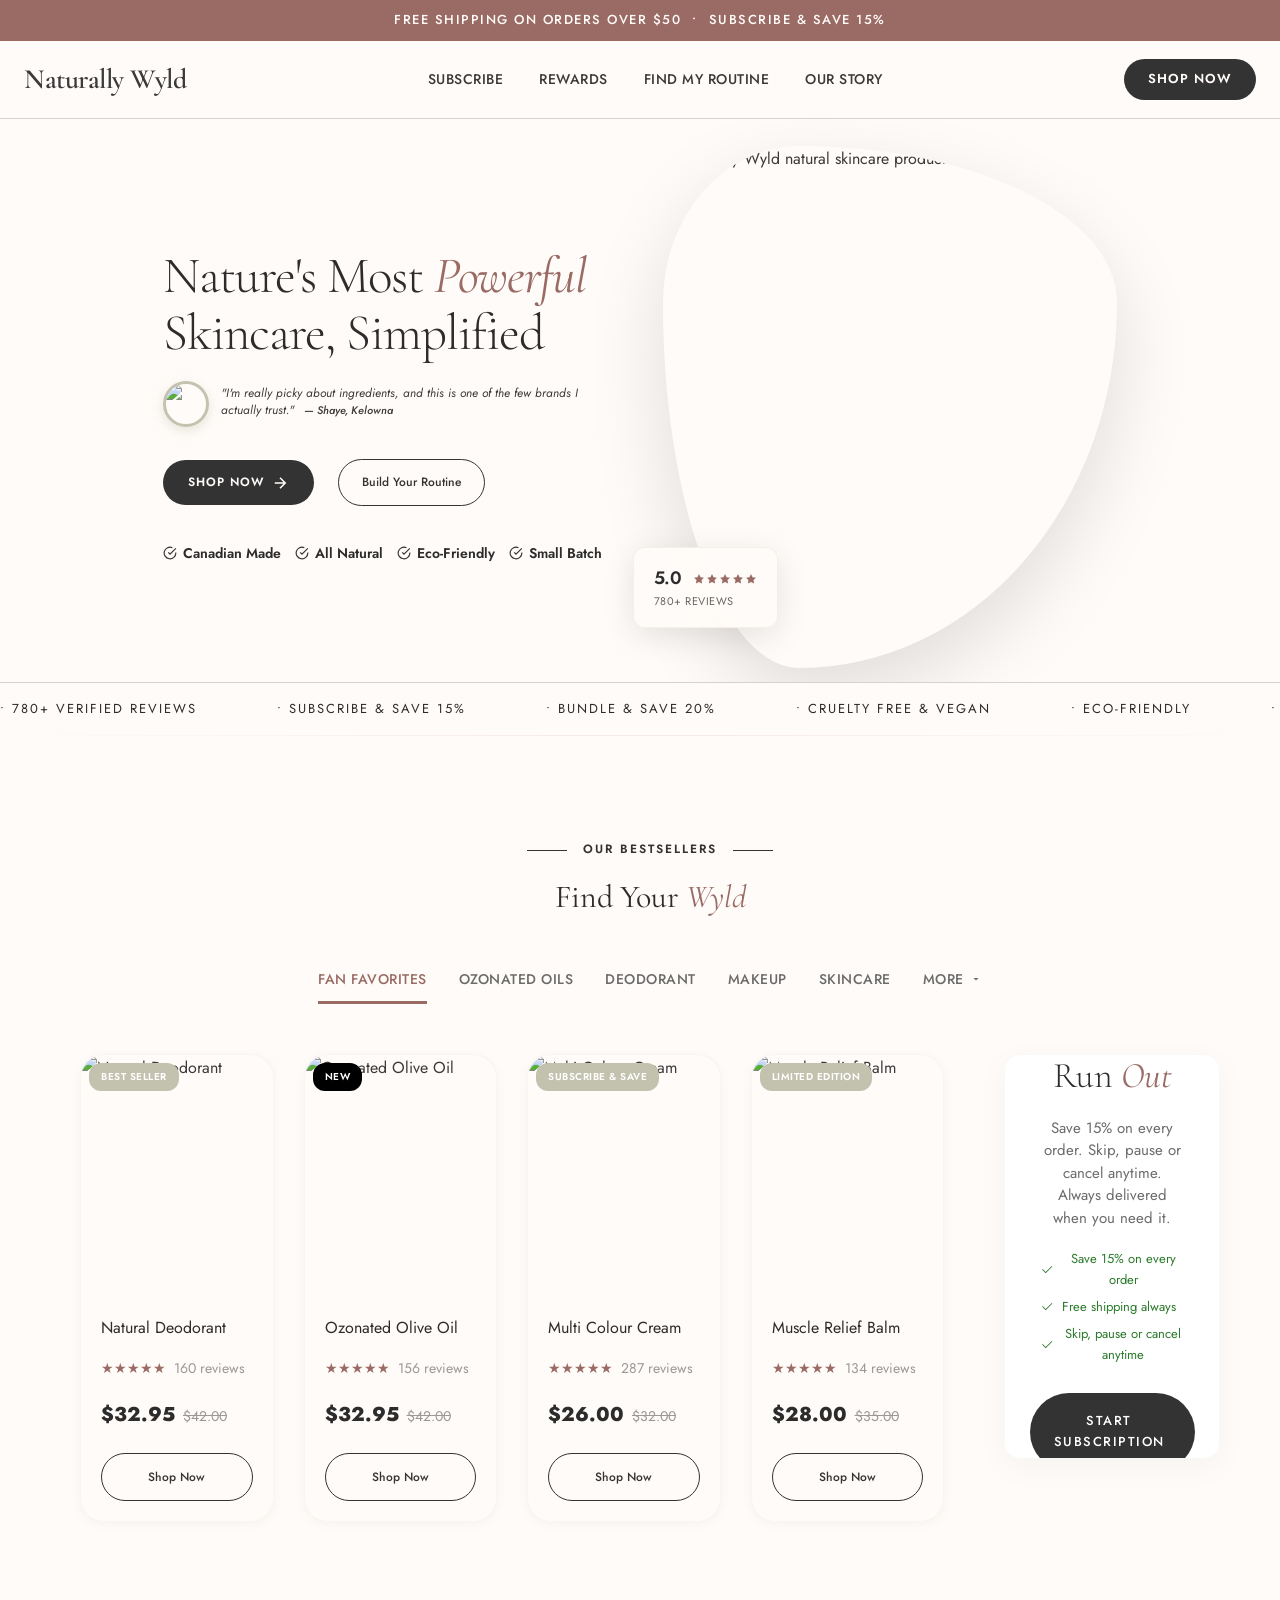
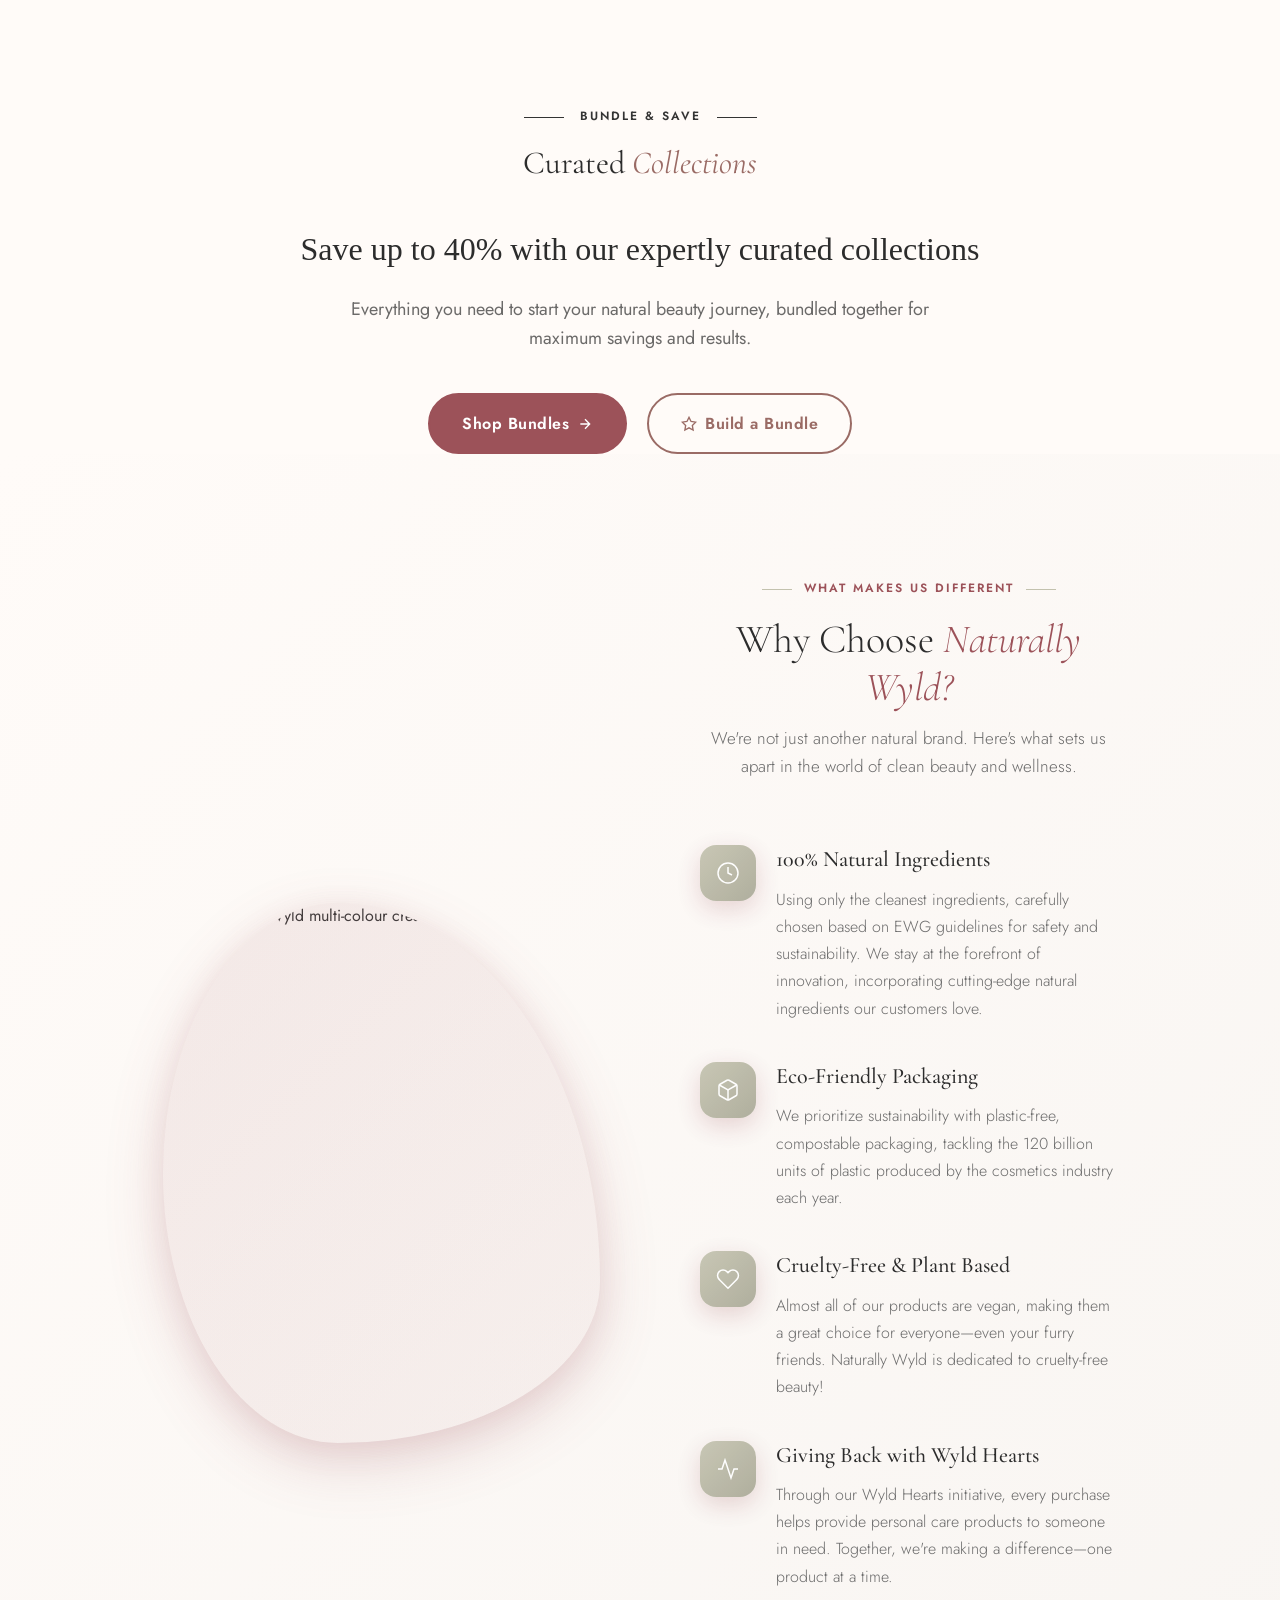
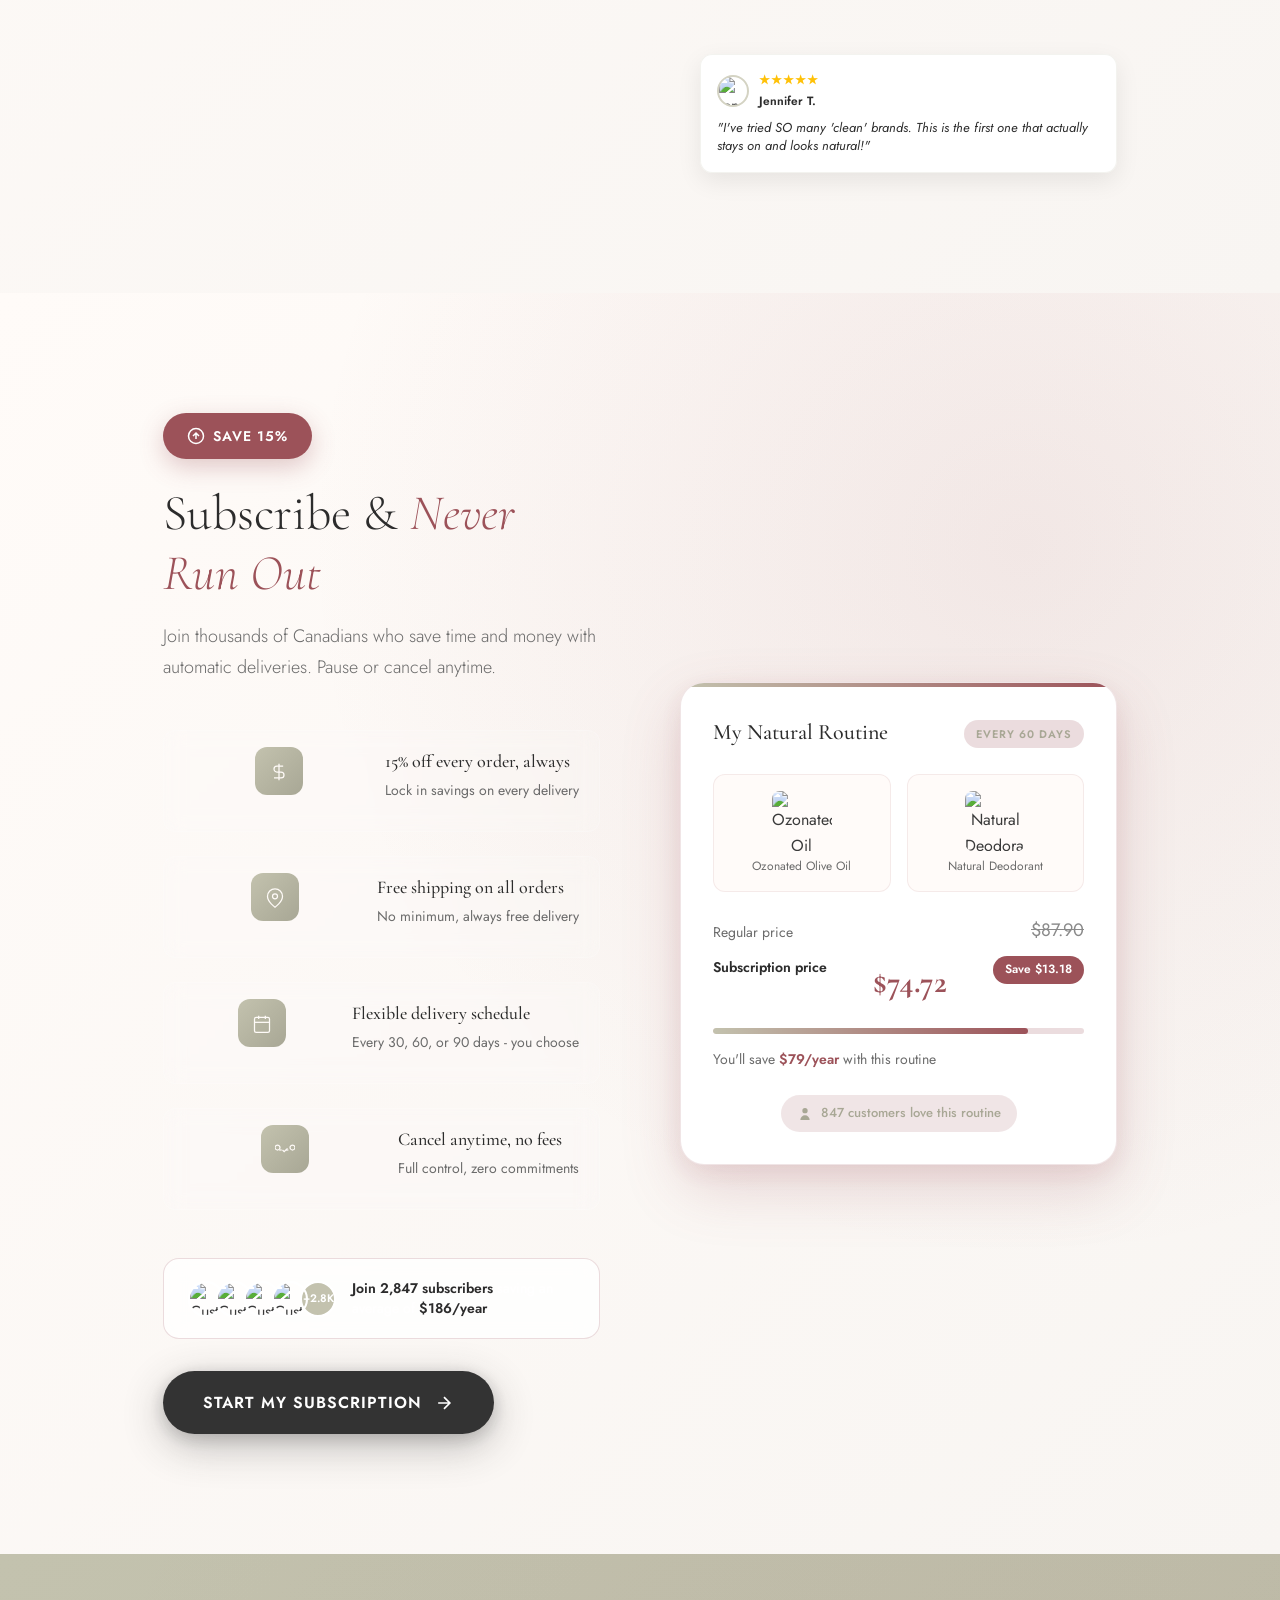
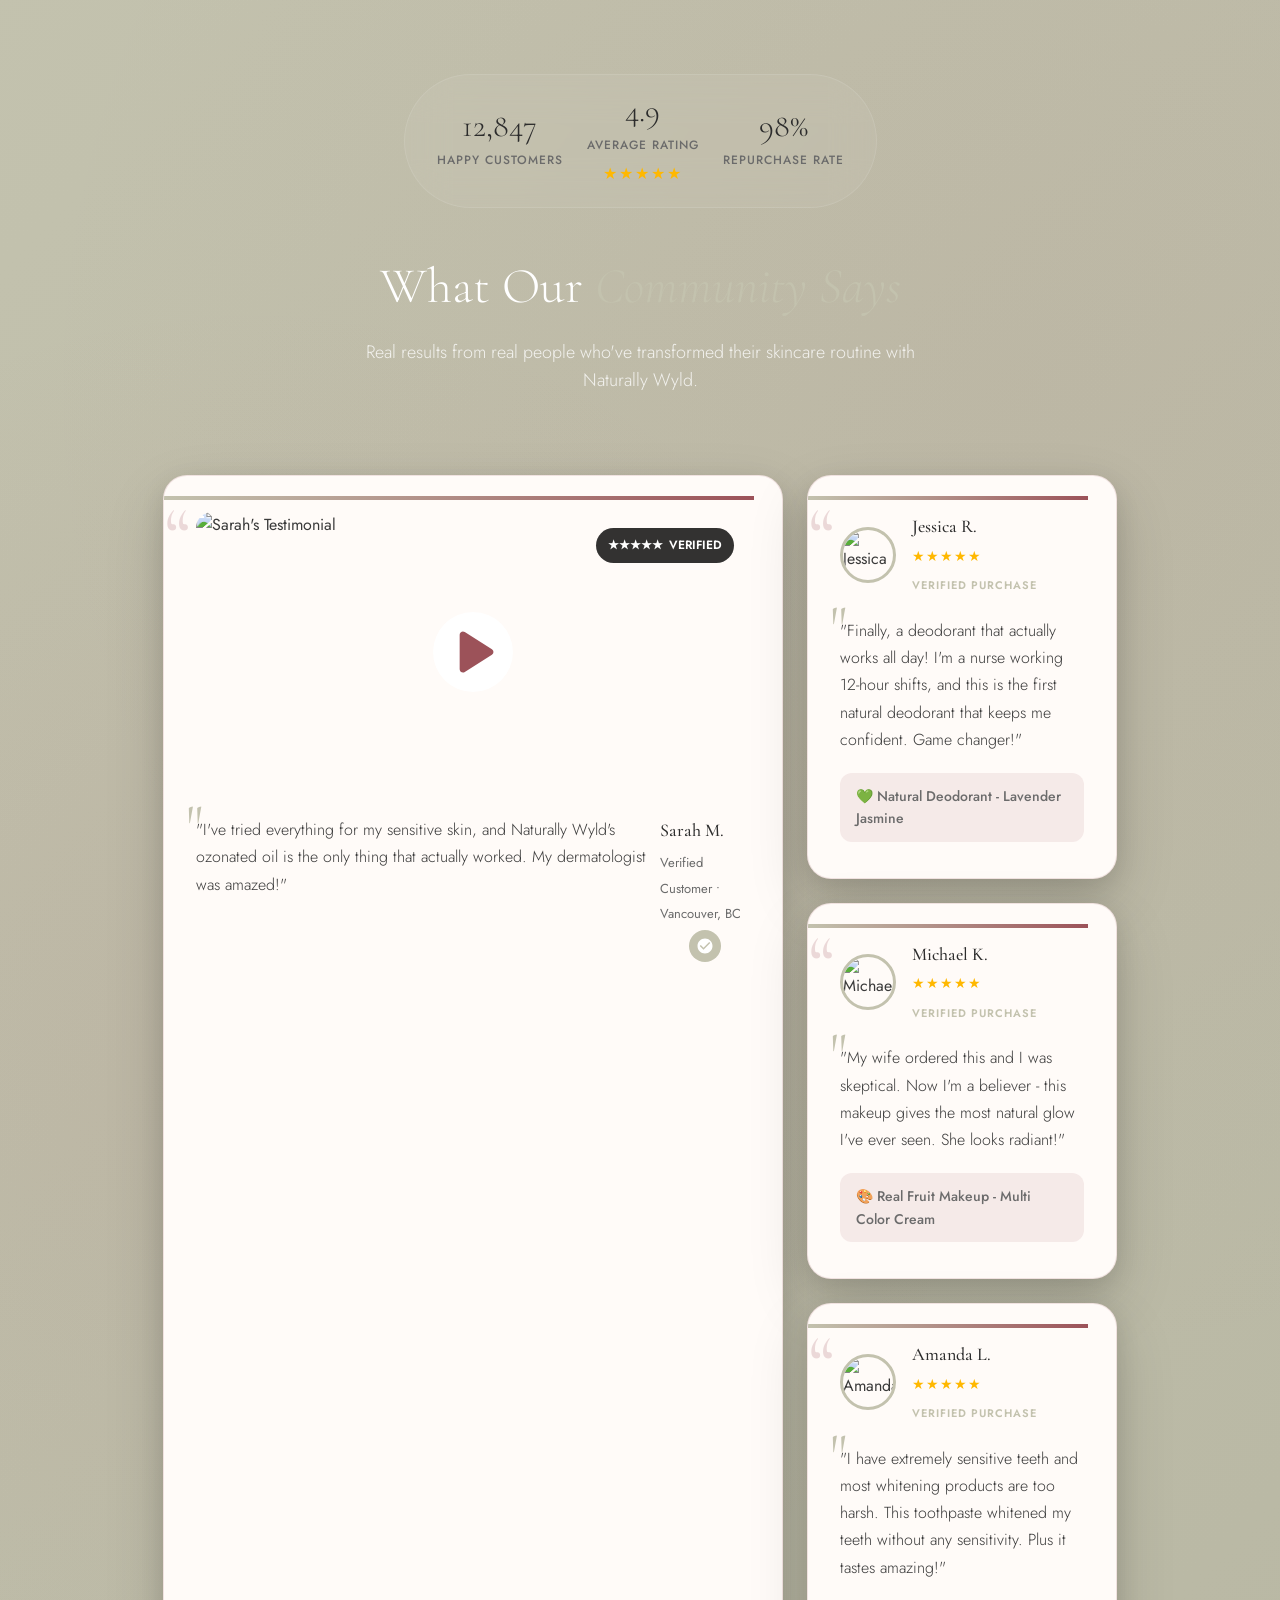
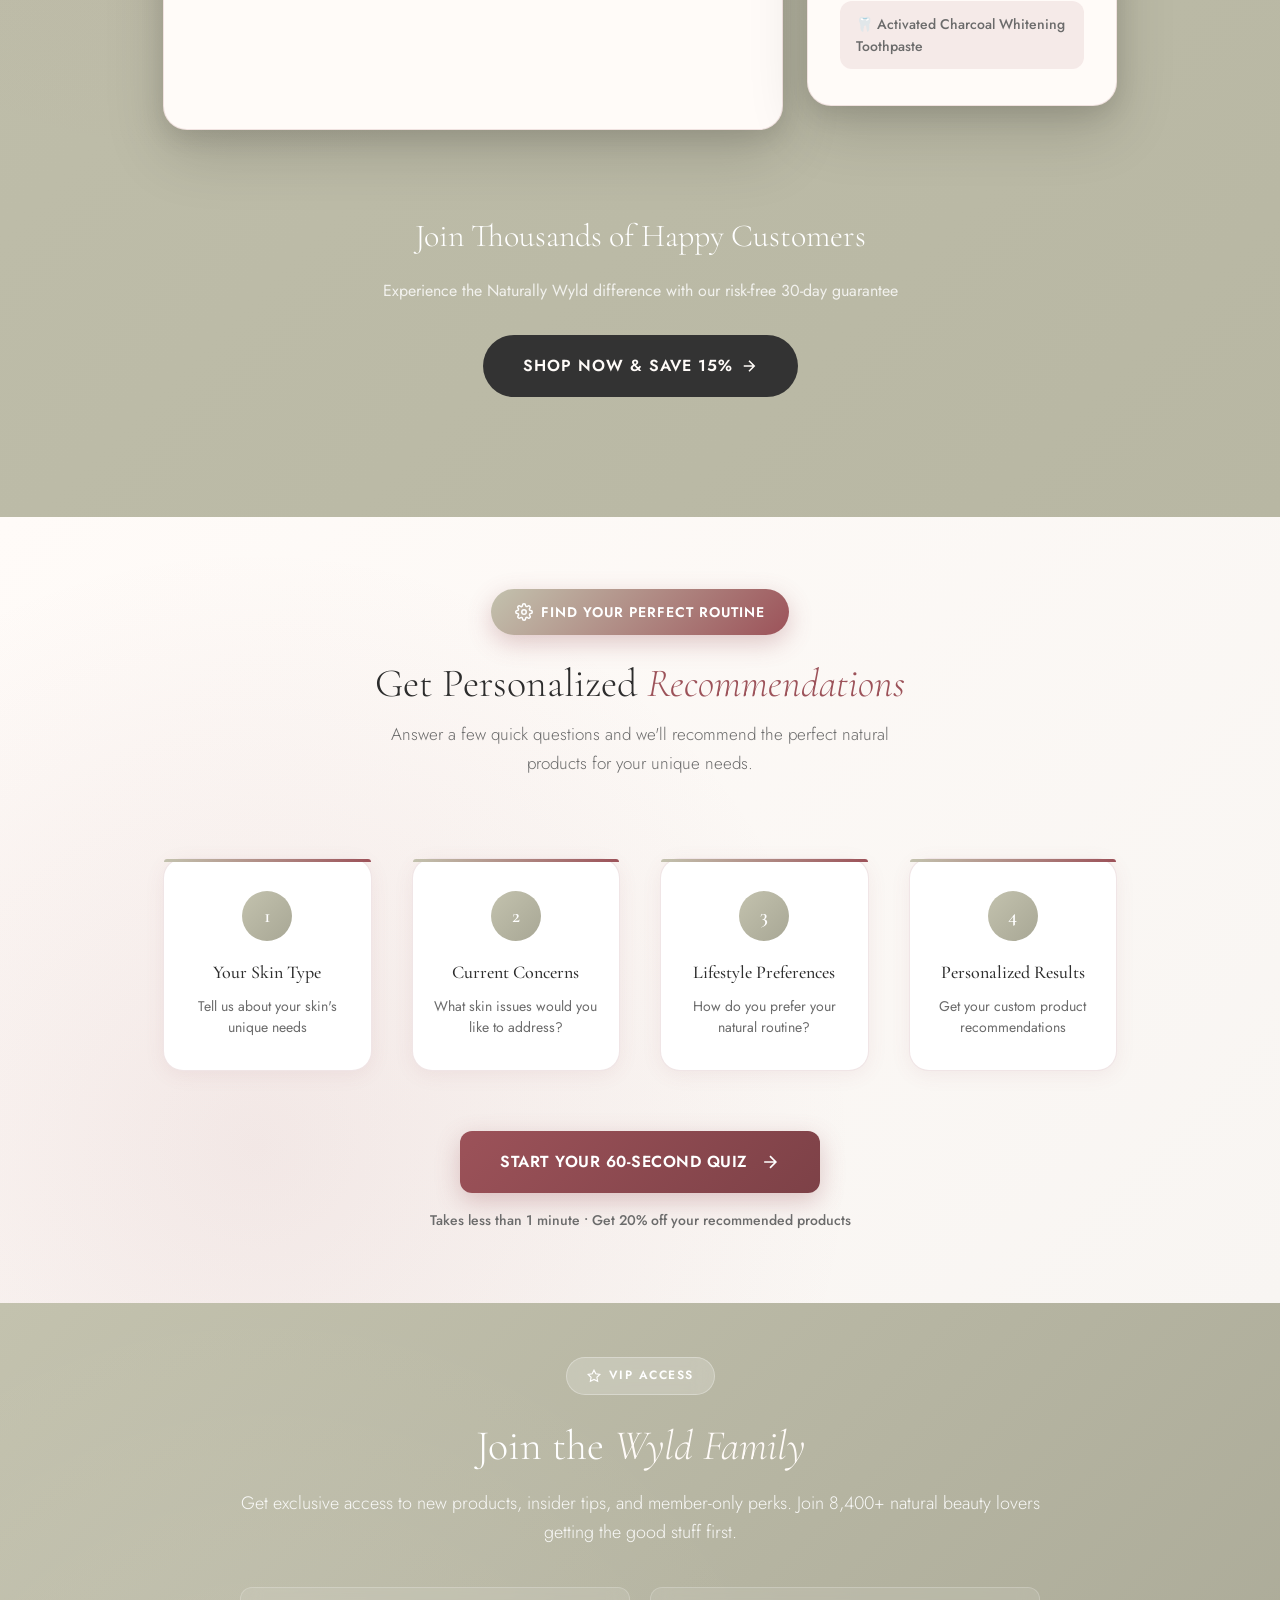
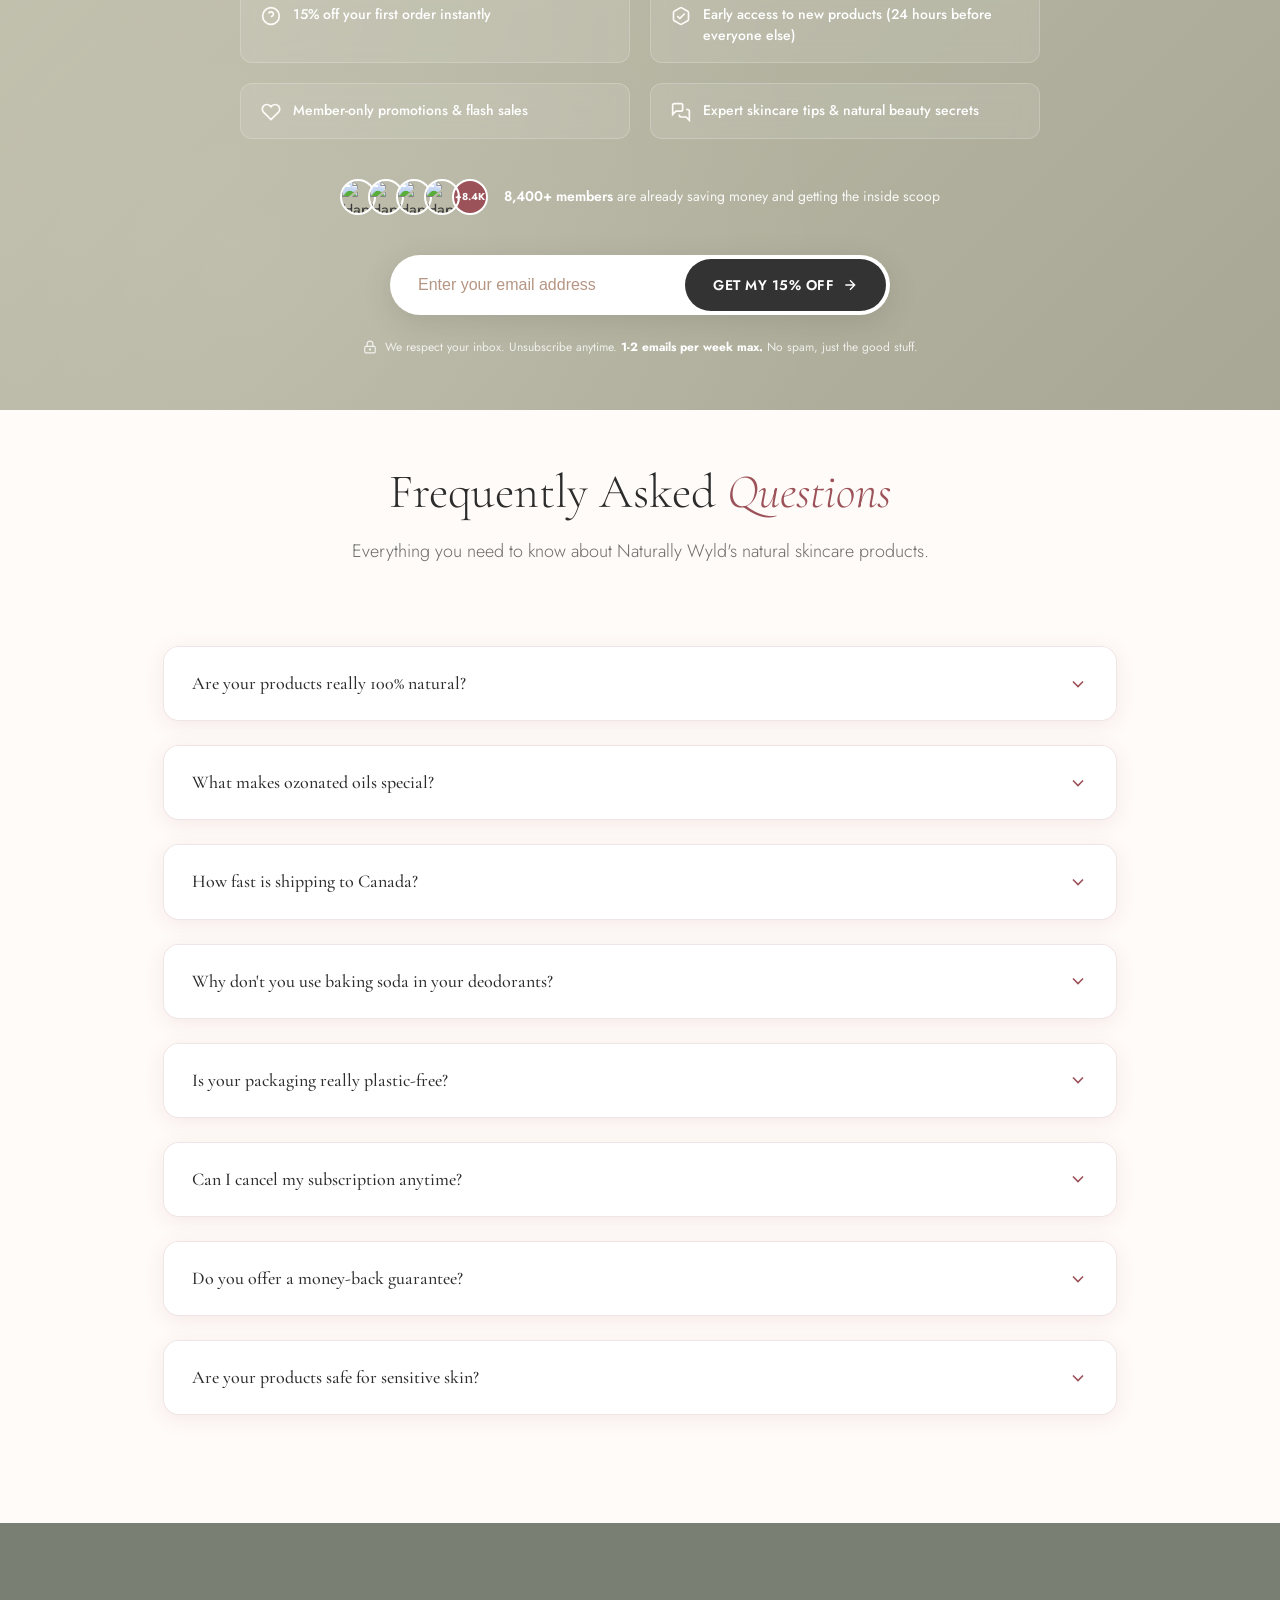
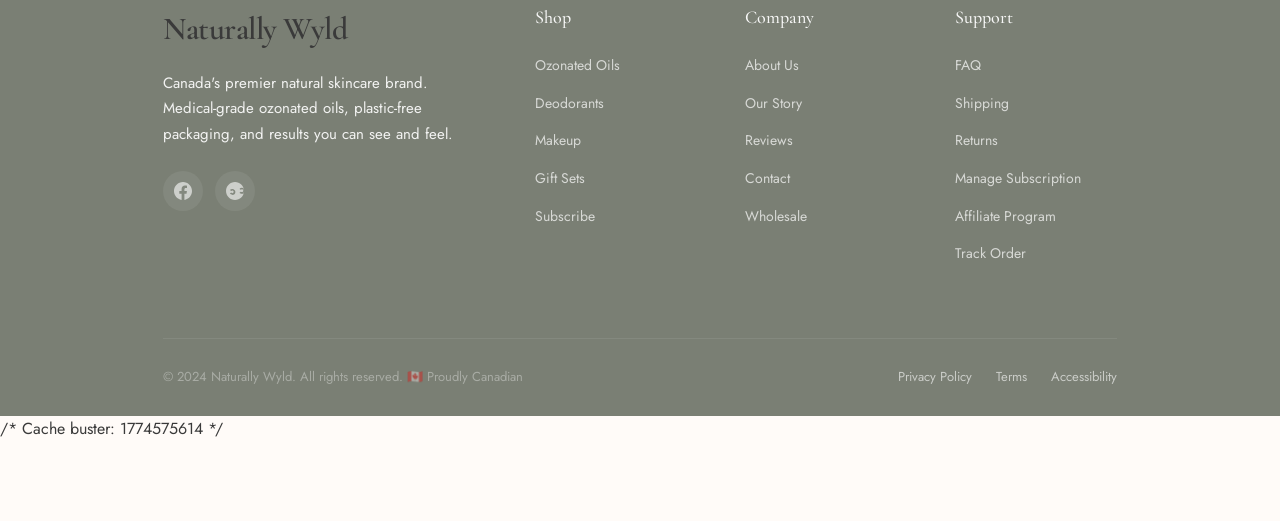
==== commit 27666ad7: "🎯 SUBSCRIBE & SAVE CARD: Professional 2026 clean beauty brand pitch DEVON'S SUBSCRIPTION TRANSFORMAT" ====
--- a/wyld-homepage.html
+++ b/wyld-homepage.html
@@ -2315,6 +2315,22 @@
             box-shadow: 0 4px 12px rgba(51, 51, 51, 0.3);
         }
 
+        /* Subscribe & Save green button hover state */
+        .bundles-shop-btn[style*="background: #2C7A2C"]:hover {
+            background: #237A23 !important;
+            border-color: #237A23 !important;
+            box-shadow: 0 8px 24px rgba(44, 122, 44, 0.35) !important;
+            transform: translateY(-2px);
+        }
+
+        .bundle-builder-btn[style*="color: #2C7A2C"]:hover {
+            background: #2C7A2C !important;
+            color: white !important;
+            border-color: #2C7A2C !important;
+            box-shadow: 0 8px 24px rgba(44, 122, 44, 0.25) !important;
+            transform: translateY(-2px);
+        }
+
         .bundle-builder-btn {
             background: transparent;
             color: var(--charcoal);
@@ -5846,17 +5862,37 @@
                 <!-- Right Hero Section -->
                 <div class="bundles-hero">
                     <div class="bundles-hero-content">
-                        <div class="section-tag" style="color: #9A6B65; margin-bottom: 16px;">Shop Individual</div>
-                        <h2>Our <em>Bestsellers</em></h2>
-                        <p style="font-size: 15px; color: rgba(44, 44, 44, 0.7); line-height: 1.5; max-width: 300px; margin: 0 auto 28px;">Discover the natural products our customers love most</p>
+                        <div class="section-tag" style="color: #2C7A2C; margin-bottom: 16px; font-weight: 600;">Subscribe & Save</div>
+                        <h2>Never Run <em>Out</em></h2>
+                        <p style="font-size: 15px; color: rgba(44, 44, 44, 0.7); line-height: 1.5; max-width: 300px; margin: 0 auto 20px;">Save 15% on every order. Skip, pause or cancel anytime. Always delivered when you need it.</p>
+                        <div class="subscription-perks" style="margin-bottom: 28px;">
+                            <div class="perk" style="display: flex; align-items: center; gap: 8px; font-size: 13px; color: #2C7A2C; margin-bottom: 6px;">
+                                <svg viewBox="0 0 16 16" fill="currentColor" style="width: 14px; height: 14px; flex-shrink: 0;">
+                                    <path d="M13.854 3.646a.5.5 0 0 1 0 .708l-7 7a.5.5 0 0 1-.708 0l-3.5-3.5a.5.5 0 1 1 .708-.708L6.5 10.293l6.646-6.647a.5.5 0 0 1 .708 0z"/>
+                                </svg>
+                                Save 15% on every order
+                            </div>
+                            <div class="perk" style="display: flex; align-items: center; gap: 8px; font-size: 13px; color: #2C7A2C; margin-bottom: 6px;">
+                                <svg viewBox="0 0 16 16" fill="currentColor" style="width: 14px; height: 14px; flex-shrink: 0;">
+                                    <path d="M13.854 3.646a.5.5 0 0 1 0 .708l-7 7a.5.5 0 0 1-.708 0l-3.5-3.5a.5.5 0 1 1 .708-.708L6.5 10.293l6.646-6.647a.5.5 0 0 1 .708 0z"/>
+                                </svg>
+                                Free shipping always
+                            </div>
+                            <div class="perk" style="display: flex; align-items: center; gap: 8px; font-size: 13px; color: #2C7A2C;">
+                                <svg viewBox="0 0 16 16" fill="currentColor" style="width: 14px; height: 14px; flex-shrink: 0;">
+                                    <path d="M13.854 3.646a.5.5 0 0 1 0 .708l-7 7a.5.5 0 0 1-.708 0l-3.5-3.5a.5.5 0 1 1 .708-.708L6.5 10.293l6.646-6.647a.5.5 0 0 1 .708 0z"/>
+                                </svg>
+                                Skip, pause or cancel anytime
+                            </div>
+                        </div>
                         <div class="bundles-actions">
-                            <a href="#products-grid" class="bundles-shop-btn">
-                                Shop Products
+                            <a href="#subscribe-products" class="bundles-shop-btn" style="background: #2C7A2C; border-color: #2C7A2C;">
+                                Start Subscription
                                 <svg viewBox="0 0 24 24" fill="none" stroke="currentColor" stroke-width="2"><path d="M5 12h14M12 5l7 7-7 7"/></svg>
                             </a>
-                            <a href="#find-routine" class="bundle-builder-btn">
-                                <svg viewBox="0 0 24 24" fill="none" stroke="currentColor" stroke-width="2"><path d="M12 2l3.09 6.26L22 9.27l-5 4.87 1.18 6.88L12 17.77l-6.18 3.25L7 14.14 2 9.27l6.91-1.01L12 2z"/></svg>
-                                Find Your Routine
+                            <a href="#how-it-works" class="bundle-builder-btn" style="color: #2C7A2C; border-color: #2C7A2C;">
+                                <svg viewBox="0 0 24 24" fill="none" stroke="currentColor" stroke-width="2" style="margin-right: 8px; margin-left: 0;"><path d="M9.09 9a3 3 0 0 1 5.83 1c0 2-3 3-3 3M12 17h.01"/><circle cx="12" cy="12" r="10"/></svg>
+                                How It Works
                             </a>
                         </div>
                     </div>
@@ -6943,3 +6979,5 @@
 <!-- PROFESSIONAL MILLION-DOLLAR DESIGN: Matches theme like clean beauty brand: 20260329194837 -->
 
 <!-- SIMPLE CLEAN DESIGN: Now matches the top sections perfectly: 20260329195417 -->
+
+<!-- SUBSCRIBE & SAVE CARD: Professional 2026 clean beauty brand pitch: 20260329200233 -->
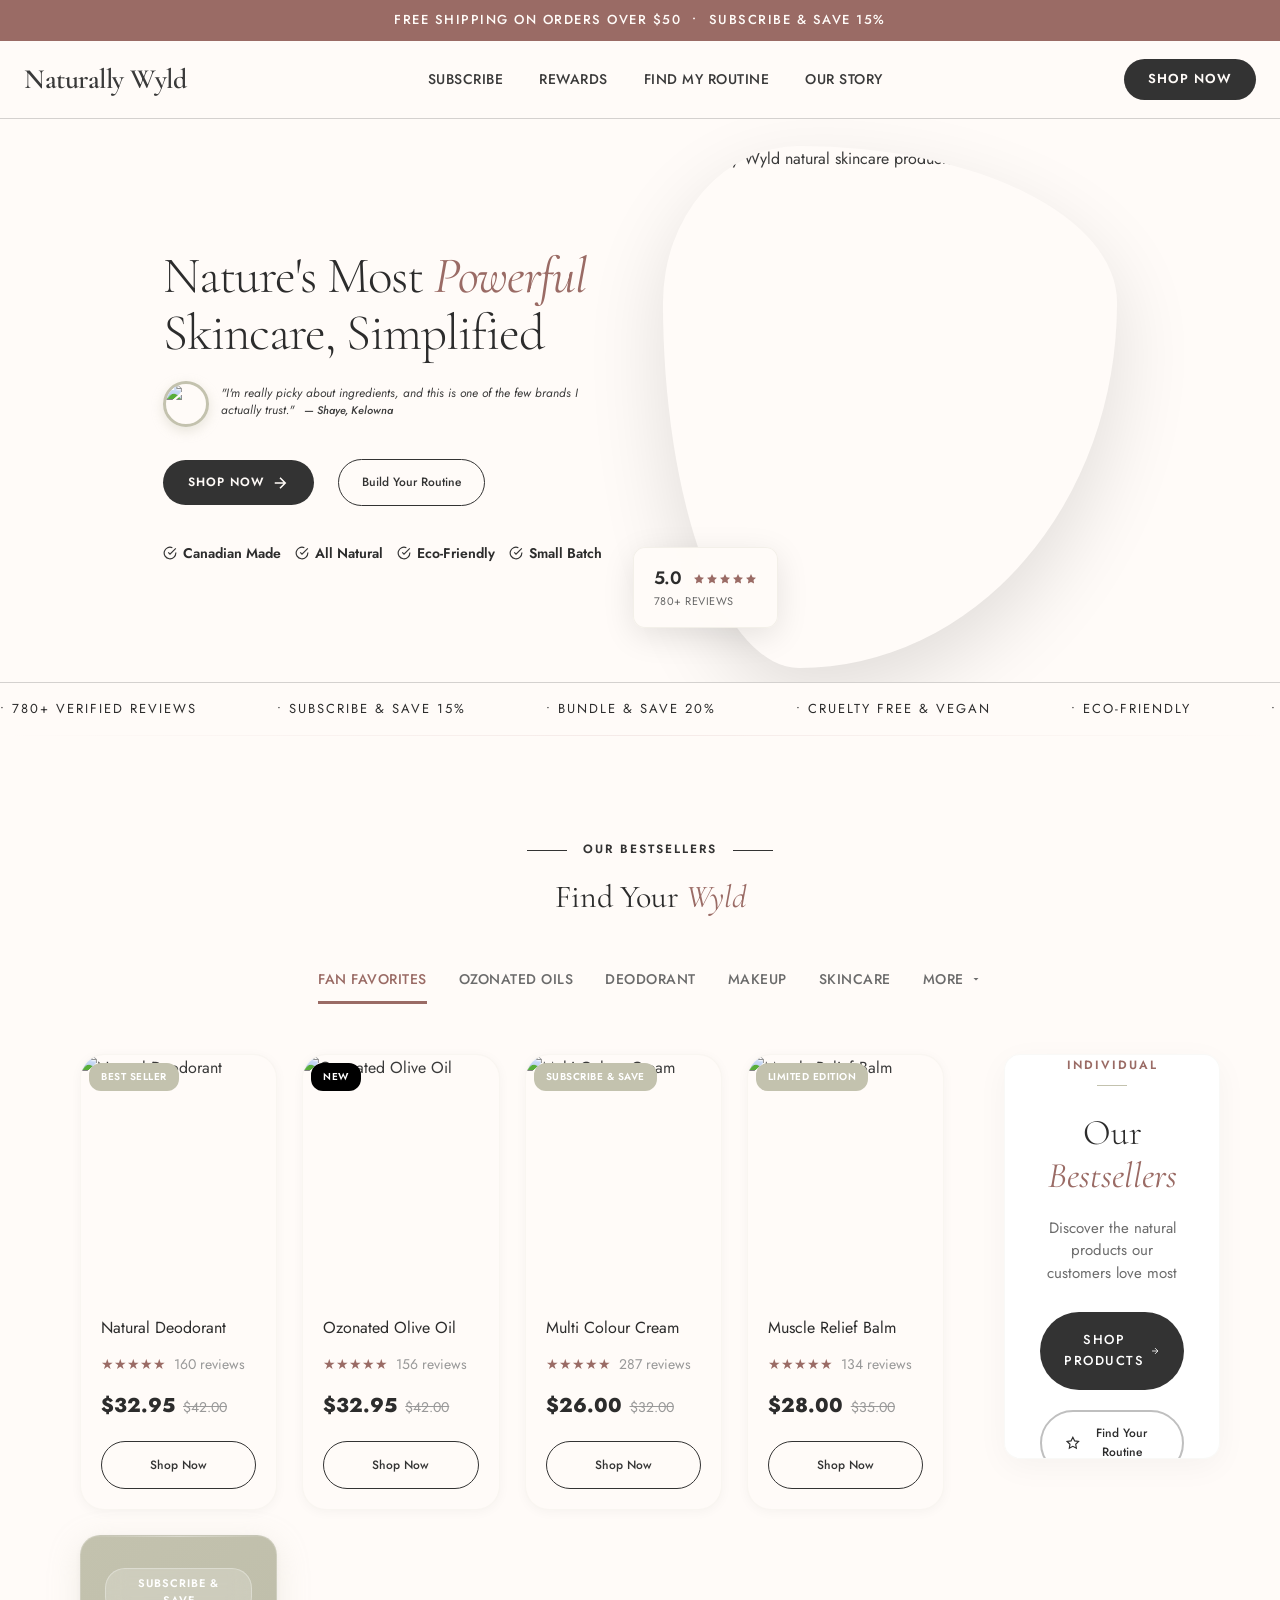
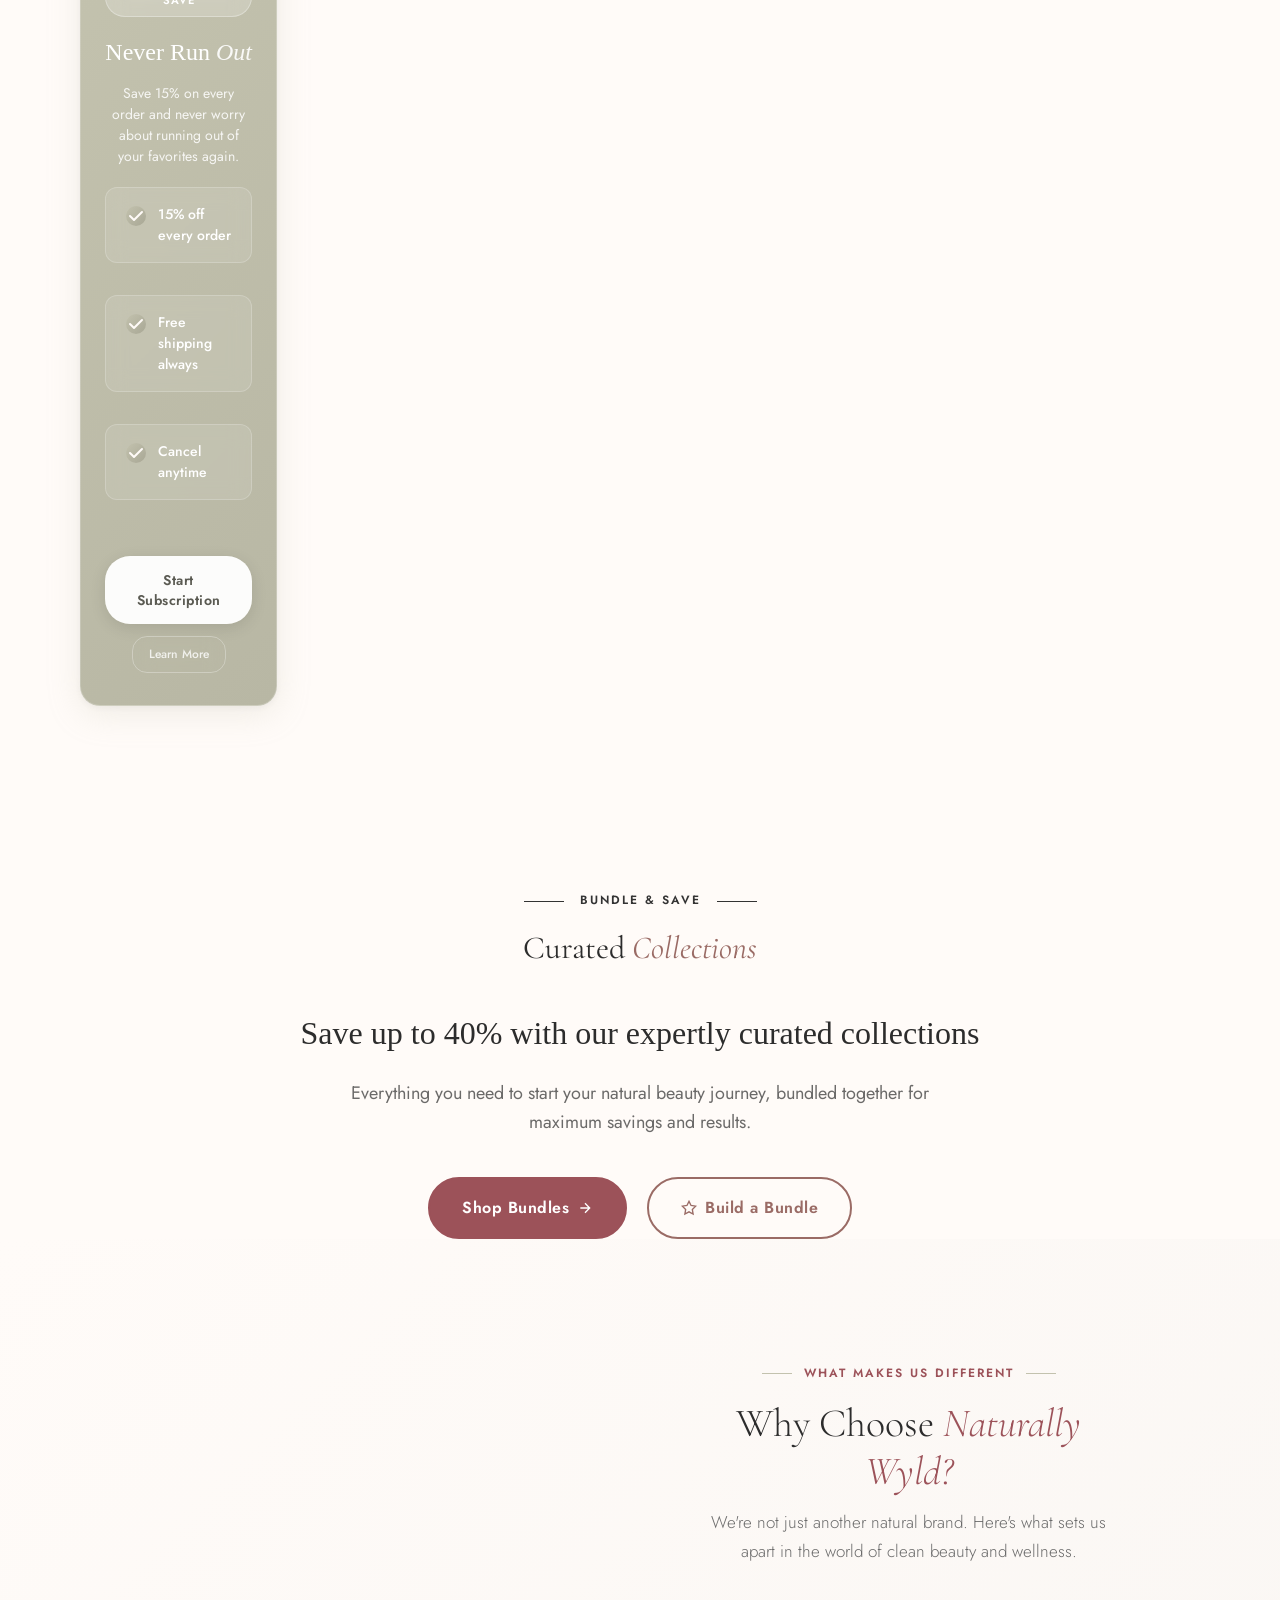
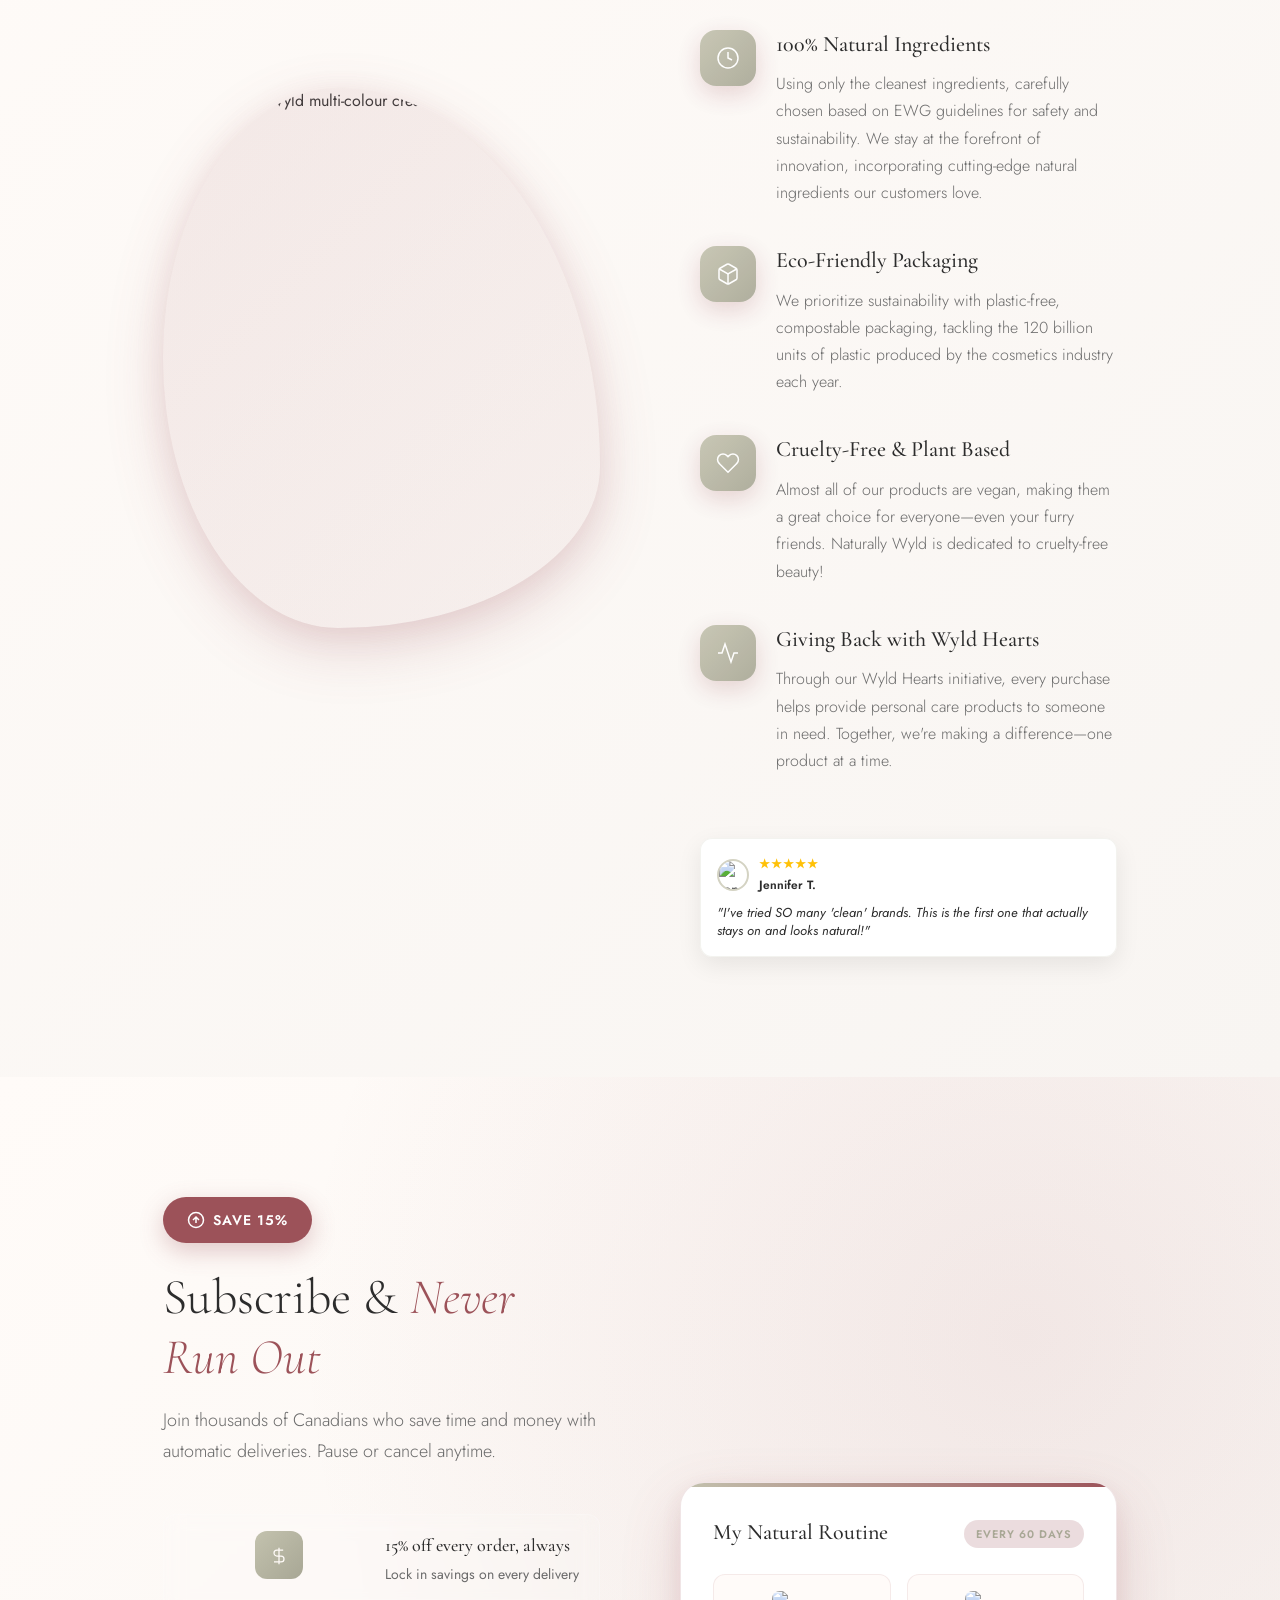
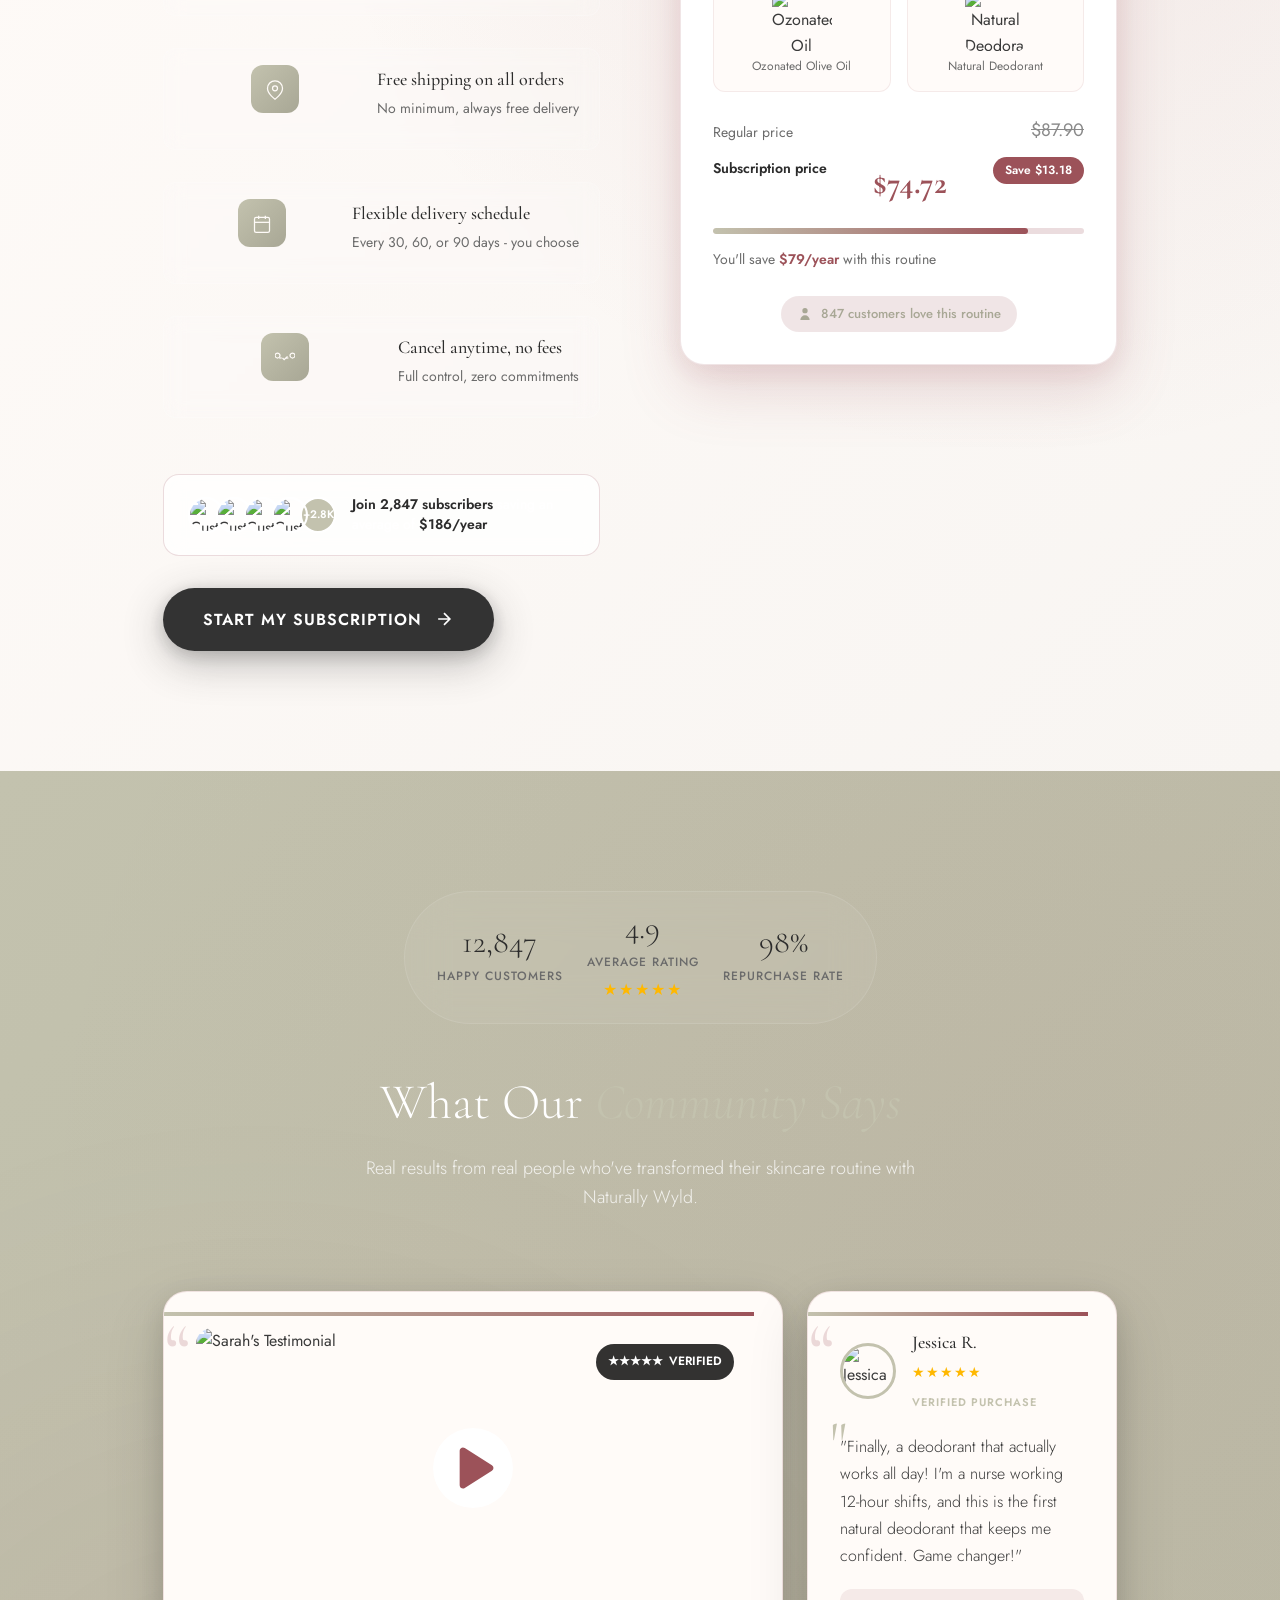
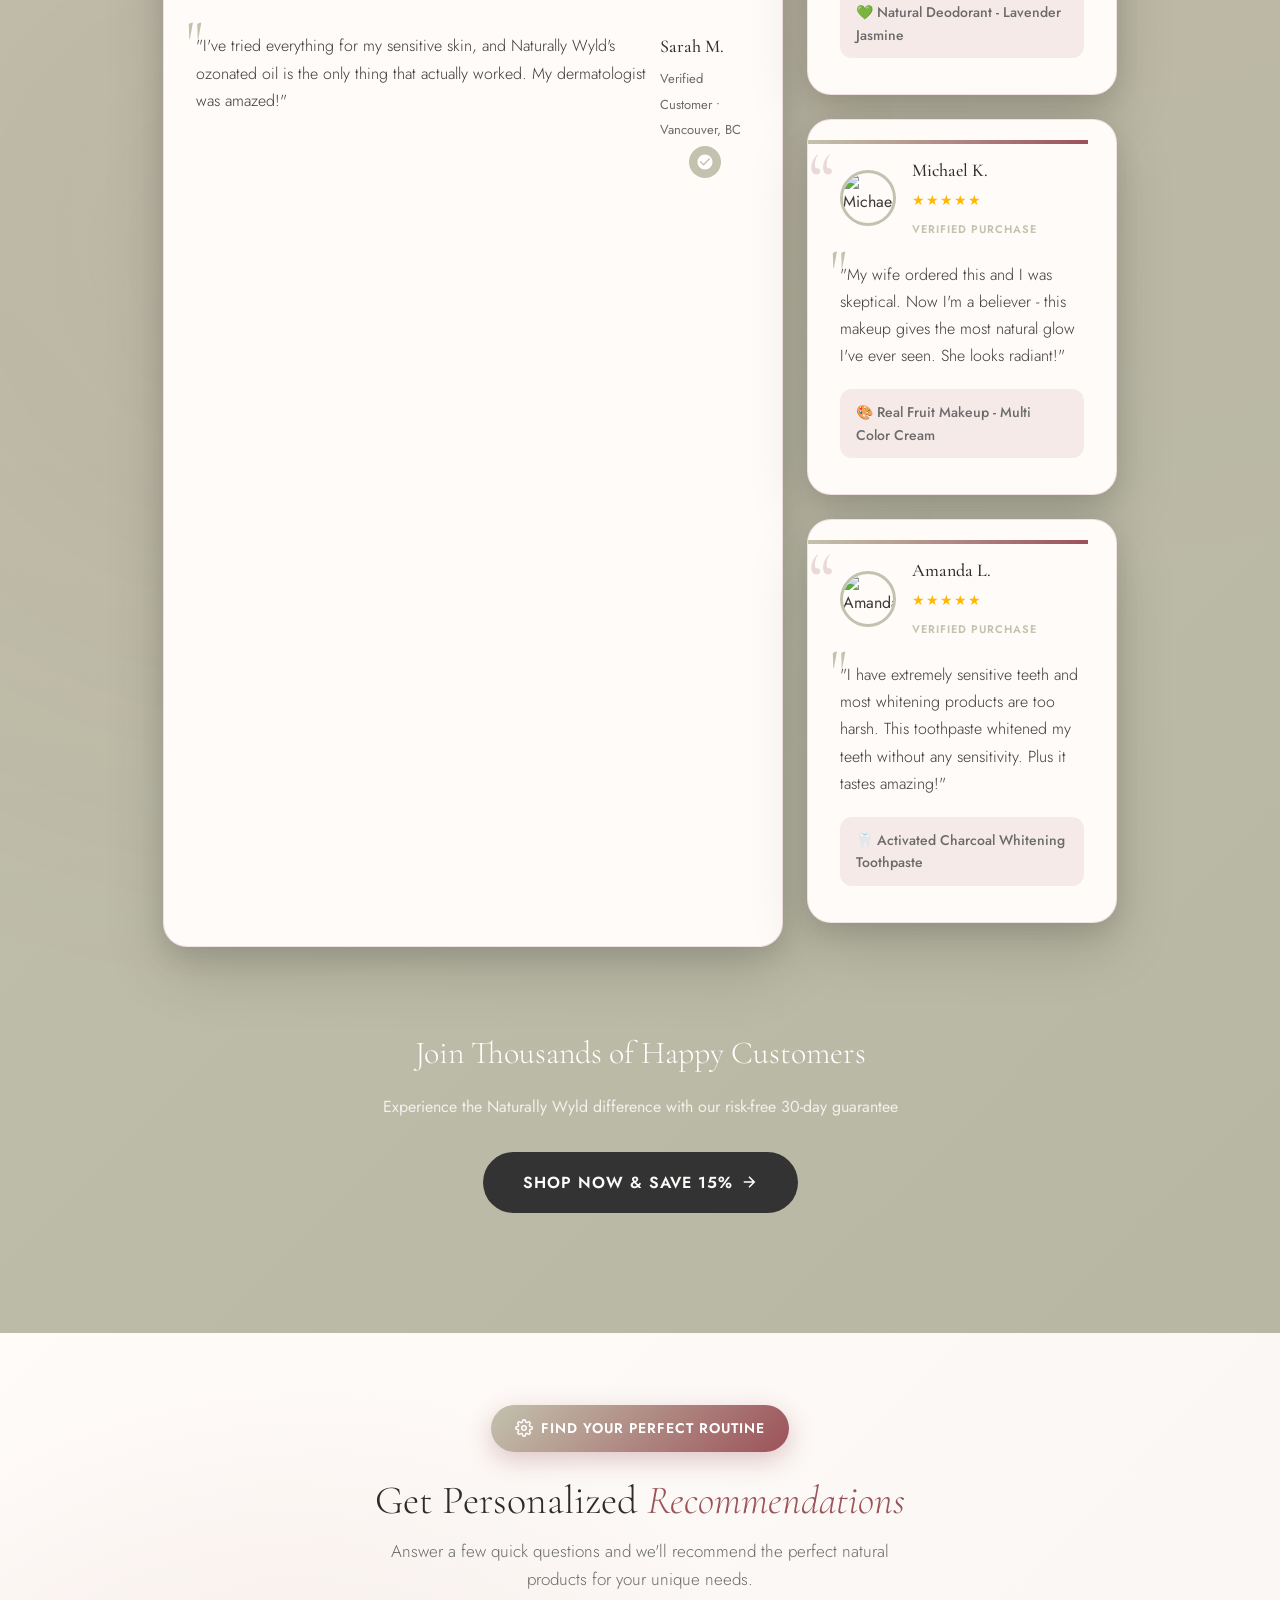
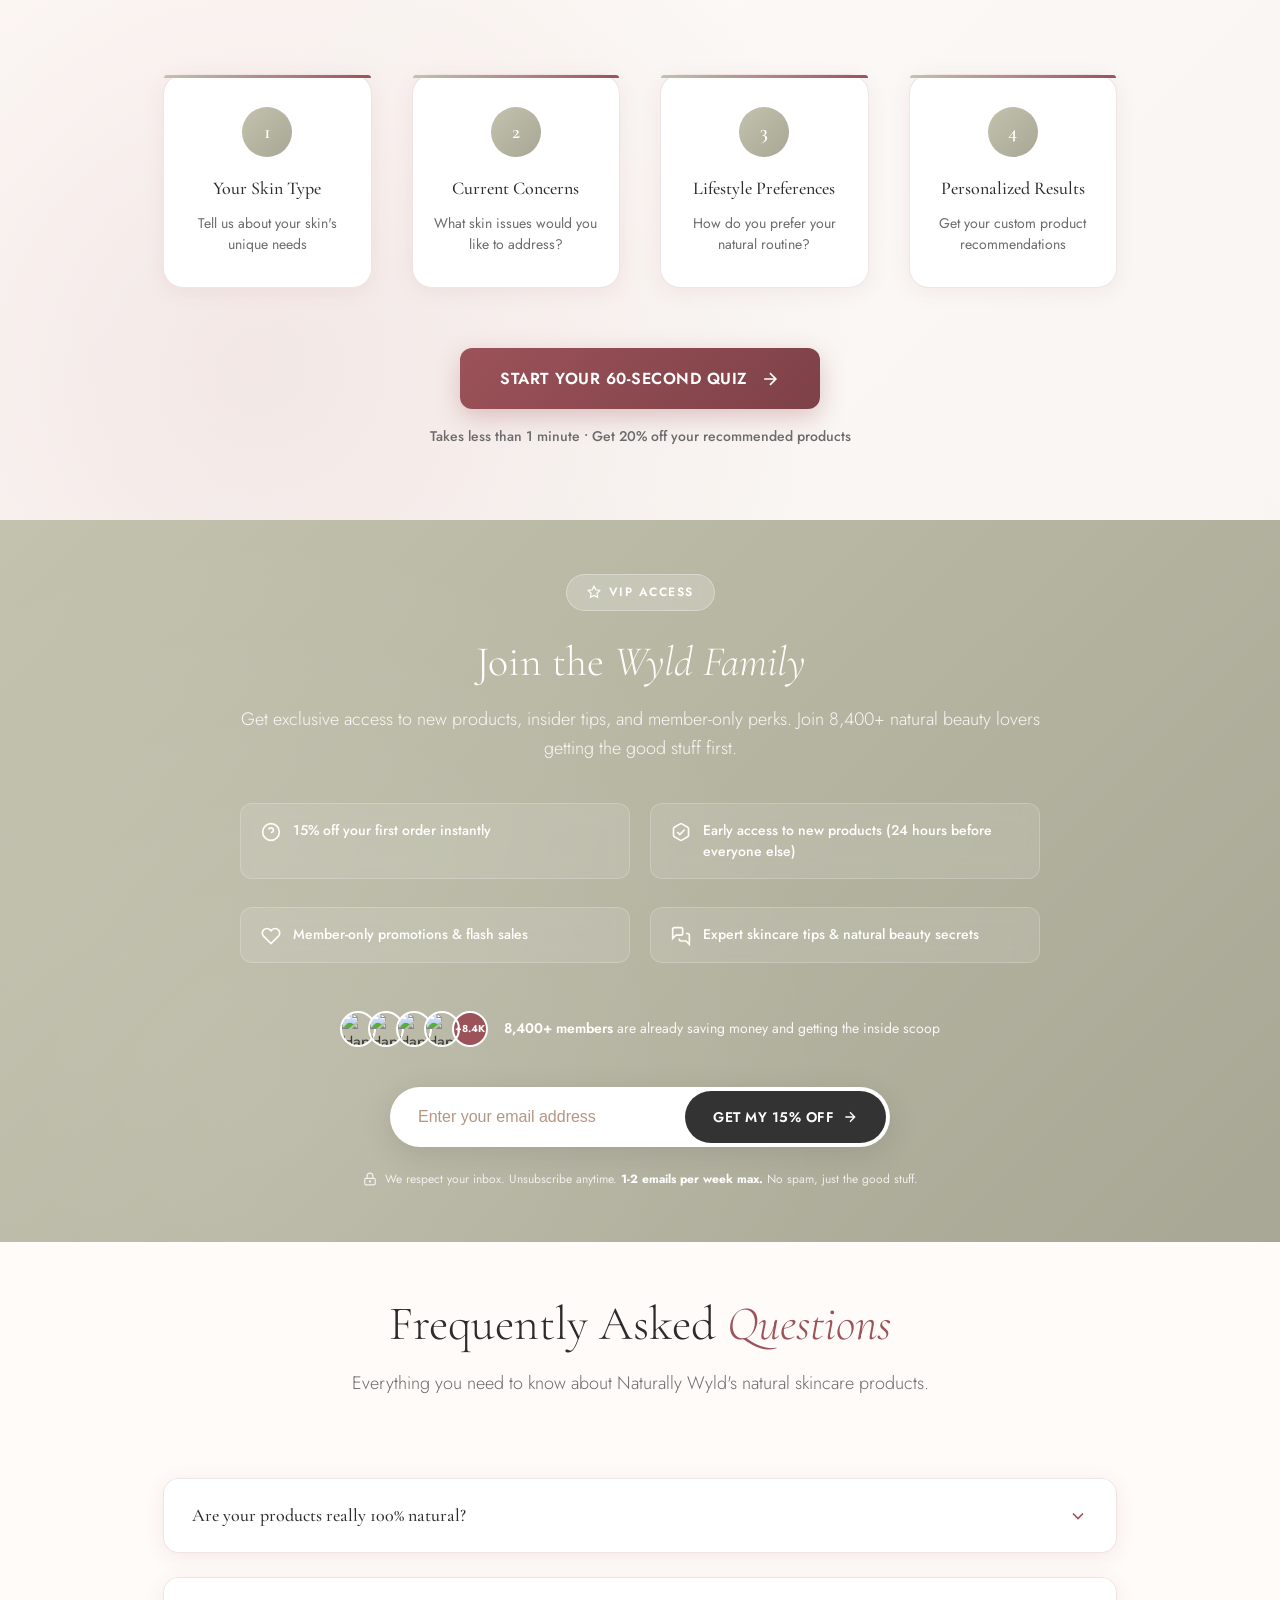
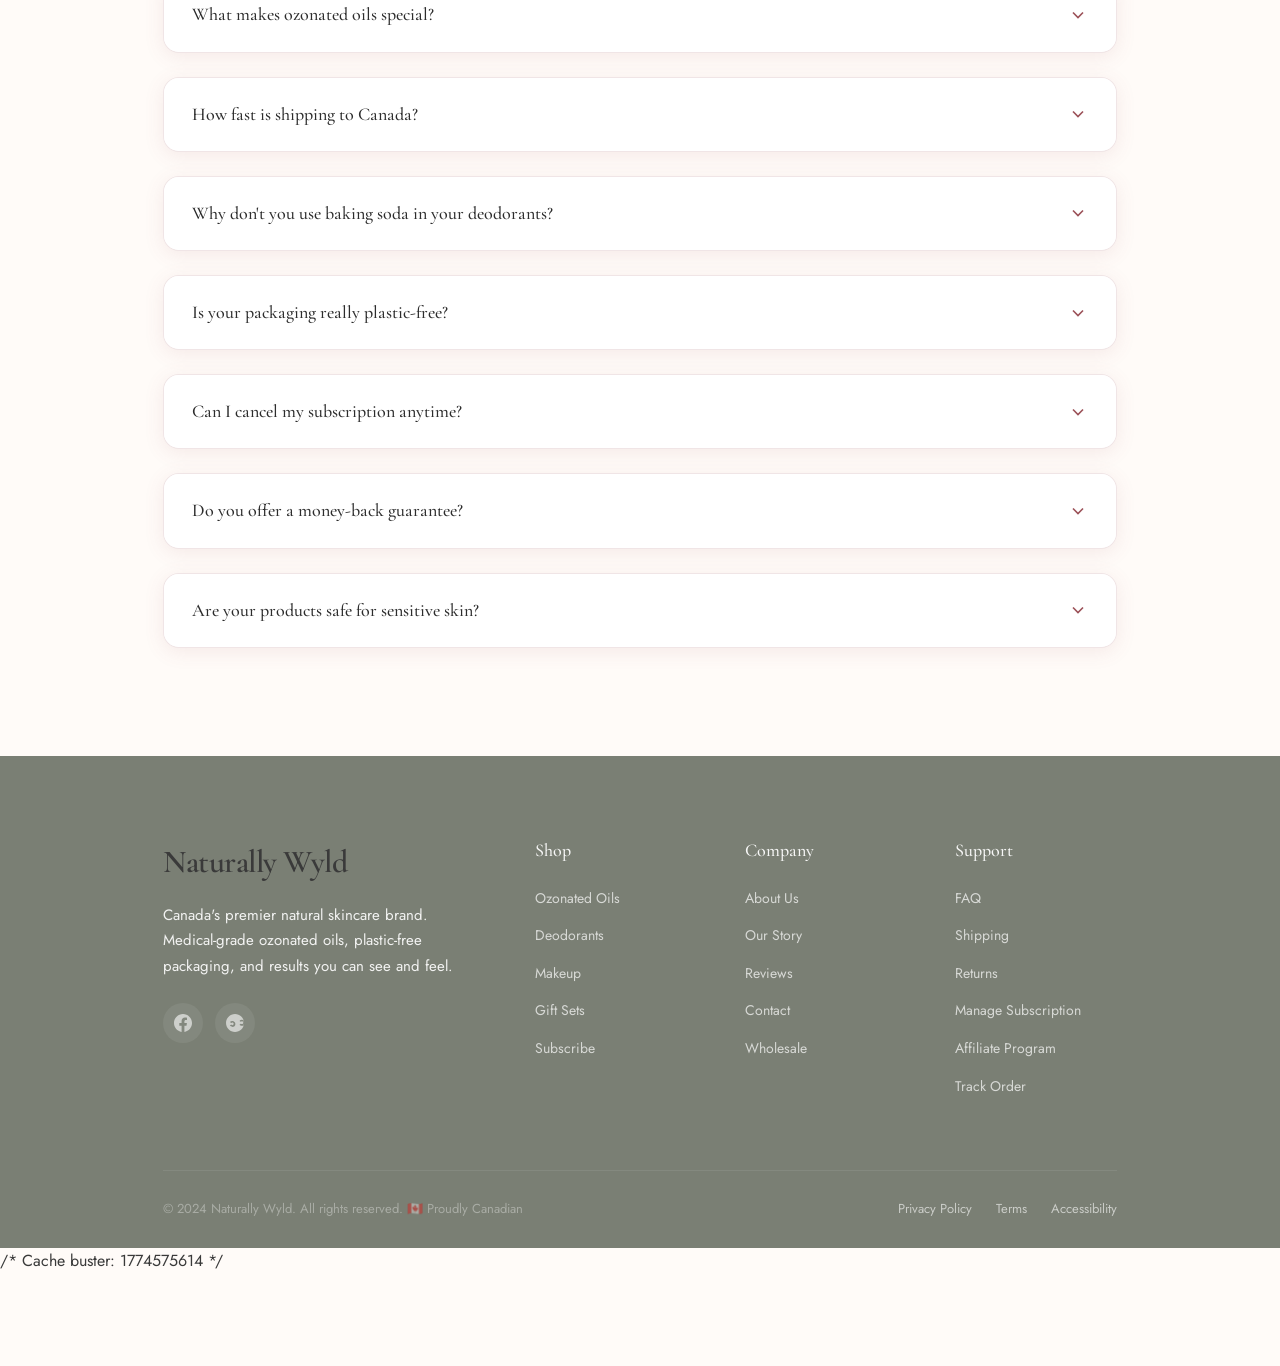
==== commit bbb1c41d: "🏆 PROFESSIONAL SAGE GREEN SUBSCRIBE & SAVE: 2026 design positioned with product cards DEVON'S PROFES" ====
--- a/wyld-homepage.html
+++ b/wyld-homepage.html
@@ -2366,11 +2366,151 @@
 
         .bundle-cards {
             display: grid;
-            grid-template-columns: repeat(4, 1fr);
+            grid-template-columns: repeat(5, 1fr);
             gap: 30px;
             width: 100%;
             padding: 0;
             margin: 0;
+        }
+
+        /* Professional Subscribe & Save Card - 2026 Design */
+        .subscription-card {
+            background: linear-gradient(135deg, #C3C2AE 0%, #B8B7A4 100%);
+            border-radius: 20px;
+            padding: 32px 24px;
+            position: relative;
+            overflow: hidden;
+            box-shadow: 
+                0 8px 32px rgba(195, 194, 174, 0.25),
+                0 2px 8px rgba(0, 0, 0, 0.05);
+            transition: all 0.4s cubic-bezier(0.4, 0, 0.2, 1);
+            border: 1px solid rgba(255, 255, 255, 0.2);
+            backdrop-filter: blur(10px);
+        }
+
+        .subscription-card::before {
+            content: '';
+            position: absolute;
+            top: 0;
+            left: 0;
+            right: 0;
+            height: 1px;
+            background: linear-gradient(90deg, transparent, rgba(255, 255, 255, 0.4), transparent);
+        }
+
+        .subscription-card:hover {
+            transform: translateY(-8px) scale(1.02);
+            box-shadow: 
+                0 20px 60px rgba(195, 194, 174, 0.35),
+                0 8px 24px rgba(0, 0, 0, 0.1);
+        }
+
+        .subscription-content {
+            text-align: center;
+            color: white;
+        }
+
+        .subscription-badge {
+            background: rgba(255, 255, 255, 0.2);
+            color: white;
+            padding: 6px 16px;
+            border-radius: 20px;
+            font-size: 11px;
+            font-weight: 600;
+            letter-spacing: 1px;
+            text-transform: uppercase;
+            margin-bottom: 16px;
+            display: inline-block;
+            backdrop-filter: blur(10px);
+            border: 1px solid rgba(255, 255, 255, 0.3);
+        }
+
+        .subscription-title {
+            font-size: 24px;
+            font-weight: 400;
+            margin: 0 0 12px;
+            color: white;
+            font-family: 'Playfair Display', serif;
+        }
+
+        .subscription-title em {
+            color: rgba(255, 255, 255, 0.9);
+            font-style: italic;
+        }
+
+        .subscription-subtitle {
+            font-size: 14px;
+            color: rgba(255, 255, 255, 0.85);
+            line-height: 1.5;
+            margin-bottom: 20px;
+        }
+
+        .subscription-benefits {
+            margin-bottom: 24px;
+        }
+
+        .benefit-item {
+            display: flex;
+            align-items: center;
+            gap: 8px;
+            margin-bottom: 8px;
+            font-size: 13px;
+            color: rgba(255, 255, 255, 0.95);
+            justify-content: flex-start;
+        }
+
+        .benefit-icon {
+            width: 16px;
+            height: 16px;
+            color: rgba(255, 255, 255, 0.9);
+            flex-shrink: 0;
+        }
+
+        .subscription-actions {
+            display: flex;
+            flex-direction: column;
+            gap: 12px;
+            align-items: center;
+        }
+
+        .subscription-cta {
+            background: rgba(255, 255, 255, 0.95);
+            color: #5A5A52;
+            border: none;
+            padding: 14px 28px;
+            border-radius: 25px;
+            font-weight: 600;
+            font-size: 14px;
+            letter-spacing: 0.5px;
+            cursor: pointer;
+            transition: all 0.3s ease;
+            width: 100%;
+            backdrop-filter: blur(10px);
+            box-shadow: 0 4px 16px rgba(0, 0, 0, 0.1);
+        }
+
+        .subscription-cta:hover {
+            background: white;
+            transform: translateY(-2px);
+            box-shadow: 0 8px 24px rgba(0, 0, 0, 0.15);
+        }
+
+        .subscription-learn {
+            color: rgba(255, 255, 255, 0.8);
+            text-decoration: none;
+            font-size: 12px;
+            font-weight: 500;
+            padding: 8px 16px;
+            border-radius: 15px;
+            transition: all 0.3s ease;
+            border: 1px solid rgba(255, 255, 255, 0.3);
+            backdrop-filter: blur(10px);
+        }
+
+        .subscription-learn:hover {
+            color: white;
+            background: rgba(255, 255, 255, 0.1);
+            border-color: rgba(255, 255, 255, 0.4);
         }
 
         .bundle-card {
@@ -2545,7 +2685,15 @@
 
             .bundle-cards {
                 grid-template-columns: repeat(4, 1fr);
-                gap: 30px;
+                gap: 25px;
+            }
+
+            .subscription-card {
+                padding: 28px 20px;
+            }
+
+            .subscription-title {
+                font-size: 22px;
             }
 
             .products-grid {
@@ -5566,29 +5714,33 @@
         /* RESPONSIVE - ALL SCREEN SIZES */
         @media (min-width: 1400px) {
             .products-grid { grid-template-columns: repeat(4, 1fr) !important; gap: 30px !important; padding: 0 60px !important; }
-            .bundle-cards { grid-template-columns: repeat(4, 1fr) !important; gap: 30px !important; padding: 0 !important; }
+            .bundle-cards { grid-template-columns: repeat(5, 1fr) !important; gap: 30px !important; padding: 0 !important; }
         }
         @media (min-width: 1200px) and (max-width: 1399px) {
             .products-grid { grid-template-columns: repeat(4, 1fr) !important; padding: 0 60px !important; }
-            .bundle-cards { grid-template-columns: repeat(4, 1fr) !important; padding: 0 !important; }
+            .bundle-cards { grid-template-columns: repeat(4, 1fr) !important; gap: 25px !important; padding: 0 !important; }
         }
         @media (min-width: 900px) and (max-width: 1199px) {
             .products-grid { grid-template-columns: repeat(3, 1fr) !important; padding: 0 40px !important; }
-            .bundle-cards { grid-template-columns: repeat(3, 1fr) !important; padding: 0 !important; }
+            .bundle-cards { grid-template-columns: repeat(3, 1fr) !important; gap: 20px !important; padding: 0 !important; }
         }
         @media (min-width: 768px) and (max-width: 899px) {
             .products-grid { grid-template-columns: repeat(2, 1fr) !important; padding: 0 30px !important; }
-            .bundle-cards { grid-template-columns: repeat(2, 1fr) !important; padding: 0 !important; }
+            .bundle-cards { grid-template-columns: repeat(2, 1fr) !important; gap: 18px !important; padding: 0 !important; }
         }
         @media (max-width: 767px) {
             .products-grid { grid-template-columns: repeat(2, 1fr) !important; gap: 16px !important; }
             .bundle-cards { grid-template-columns: repeat(2, 1fr) !important; gap: 16px !important; }
             .product-showcase-card, .bundle-card { height: 432px !important; }
             .product-info, .bundle-info { height: 240px !important; }
+            .subscription-card { padding: 20px 16px !important; }
+            .subscription-title { font-size: 18px !important; }
+            .subscription-subtitle { font-size: 12px !important; }
         }
         @media (max-width: 480px) {
             .products-grid { grid-template-columns: 1fr !important; }
             .bundle-cards { grid-template-columns: 1fr !important; }
+            .subscription-card { padding: 24px 20px !important; }
         }
         .product-showcase-card:hover, .bundle-card:hover {
             transform: translateY(-4px) !important;
@@ -5856,43 +6008,56 @@
                                 <button class="bundle-btn">Shop Now</button>
                             </div>
                         </div>
+
+                        <!-- Subscribe & Save Card -->
+                        <div class="subscription-card">
+                            <div class="subscription-content">
+                                <div class="subscription-badge">Subscribe & Save</div>
+                                <h3 class="subscription-title">Never Run <em>Out</em></h3>
+                                <p class="subscription-subtitle">Save 15% on every order and never worry about running out of your favorites again.</p>
+                                <div class="subscription-benefits">
+                                    <div class="benefit-item">
+                                        <svg viewBox="0 0 20 20" fill="currentColor" class="benefit-icon">
+                                            <path fill-rule="evenodd" d="M16.707 5.293a1 1 0 010 1.414l-8 8a1 1 0 01-1.414 0l-4-4a1 1 0 011.414-1.414L8 12.586l7.293-7.293a1 1 0 011.414 0z" clip-rule="evenodd"/>
+                                        </svg>
+                                        <span>15% off every order</span>
+                                    </div>
+                                    <div class="benefit-item">
+                                        <svg viewBox="0 0 20 20" fill="currentColor" class="benefit-icon">
+                                            <path fill-rule="evenodd" d="M16.707 5.293a1 1 0 010 1.414l-8 8a1 1 0 01-1.414 0l-4-4a1 1 0 011.414-1.414L8 12.586l7.293-7.293a1 1 0 011.414 0z" clip-rule="evenodd"/>
+                                        </svg>
+                                        <span>Free shipping always</span>
+                                    </div>
+                                    <div class="benefit-item">
+                                        <svg viewBox="0 0 20 20" fill="currentColor" class="benefit-icon">
+                                            <path fill-rule="evenodd" d="M16.707 5.293a1 1 0 010 1.414l-8 8a1 1 0 01-1.414 0l-4-4a1 1 0 011.414-1.414L8 12.586l7.293-7.293a1 1 0 011.414 0z" clip-rule="evenodd"/>
+                                        </svg>
+                                        <span>Cancel anytime</span>
+                                    </div>
+                                </div>
+                                <div class="subscription-actions">
+                                    <button class="subscription-cta">Start Subscription</button>
+                                    <a href="#how-it-works" class="subscription-learn">Learn More</a>
+                                </div>
+                            </div>
+                        </div>
                     </div>
                 </div>
 
                 <!-- Right Hero Section -->
                 <div class="bundles-hero">
                     <div class="bundles-hero-content">
-                        <div class="section-tag" style="color: #2C7A2C; margin-bottom: 16px; font-weight: 600;">Subscribe & Save</div>
-                        <h2>Never Run <em>Out</em></h2>
-                        <p style="font-size: 15px; color: rgba(44, 44, 44, 0.7); line-height: 1.5; max-width: 300px; margin: 0 auto 20px;">Save 15% on every order. Skip, pause or cancel anytime. Always delivered when you need it.</p>
-                        <div class="subscription-perks" style="margin-bottom: 28px;">
-                            <div class="perk" style="display: flex; align-items: center; gap: 8px; font-size: 13px; color: #2C7A2C; margin-bottom: 6px;">
-                                <svg viewBox="0 0 16 16" fill="currentColor" style="width: 14px; height: 14px; flex-shrink: 0;">
-                                    <path d="M13.854 3.646a.5.5 0 0 1 0 .708l-7 7a.5.5 0 0 1-.708 0l-3.5-3.5a.5.5 0 1 1 .708-.708L6.5 10.293l6.646-6.647a.5.5 0 0 1 .708 0z"/>
-                                </svg>
-                                Save 15% on every order
-                            </div>
-                            <div class="perk" style="display: flex; align-items: center; gap: 8px; font-size: 13px; color: #2C7A2C; margin-bottom: 6px;">
-                                <svg viewBox="0 0 16 16" fill="currentColor" style="width: 14px; height: 14px; flex-shrink: 0;">
-                                    <path d="M13.854 3.646a.5.5 0 0 1 0 .708l-7 7a.5.5 0 0 1-.708 0l-3.5-3.5a.5.5 0 1 1 .708-.708L6.5 10.293l6.646-6.647a.5.5 0 0 1 .708 0z"/>
-                                </svg>
-                                Free shipping always
-                            </div>
-                            <div class="perk" style="display: flex; align-items: center; gap: 8px; font-size: 13px; color: #2C7A2C;">
-                                <svg viewBox="0 0 16 16" fill="currentColor" style="width: 14px; height: 14px; flex-shrink: 0;">
-                                    <path d="M13.854 3.646a.5.5 0 0 1 0 .708l-7 7a.5.5 0 0 1-.708 0l-3.5-3.5a.5.5 0 1 1 .708-.708L6.5 10.293l6.646-6.647a.5.5 0 0 1 .708 0z"/>
-                                </svg>
-                                Skip, pause or cancel anytime
-                            </div>
-                        </div>
+                        <div class="section-tag" style="color: #9A6B65; margin-bottom: 16px;">Shop Individual</div>
+                        <h2>Our <em>Bestsellers</em></h2>
+                        <p style="font-size: 15px; color: rgba(44, 44, 44, 0.7); line-height: 1.5; max-width: 300px; margin: 0 auto 28px;">Discover the natural products our customers love most</p>
                         <div class="bundles-actions">
-                            <a href="#subscribe-products" class="bundles-shop-btn" style="background: #2C7A2C; border-color: #2C7A2C;">
-                                Start Subscription
+                            <a href="#products-grid" class="bundles-shop-btn">
+                                Shop Products
                                 <svg viewBox="0 0 24 24" fill="none" stroke="currentColor" stroke-width="2"><path d="M5 12h14M12 5l7 7-7 7"/></svg>
                             </a>
-                            <a href="#how-it-works" class="bundle-builder-btn" style="color: #2C7A2C; border-color: #2C7A2C;">
-                                <svg viewBox="0 0 24 24" fill="none" stroke="currentColor" stroke-width="2" style="margin-right: 8px; margin-left: 0;"><path d="M9.09 9a3 3 0 0 1 5.83 1c0 2-3 3-3 3M12 17h.01"/><circle cx="12" cy="12" r="10"/></svg>
-                                How It Works
+                            <a href="#find-routine" class="bundle-builder-btn">
+                                <svg viewBox="0 0 24 24" fill="none" stroke="currentColor" stroke-width="2"><path d="M12 2l3.09 6.26L22 9.27l-5 4.87 1.18 6.88L12 17.77l-6.18 3.25L7 14.14 2 9.27l6.91-1.01L12 2z"/></svg>
+                                Find Your Routine
                             </a>
                         </div>
                     </div>
@@ -6981,3 +7146,5 @@
 <!-- SIMPLE CLEAN DESIGN: Now matches the top sections perfectly: 20260329195417 -->
 
 <!-- SUBSCRIBE & SAVE CARD: Professional 2026 clean beauty brand pitch: 20260329200233 -->
+
+<!-- PROFESSIONAL SAGE GREEN SUBSCRIBE & SAVE CARD: 2026 design with product cards: 20260329200943 -->
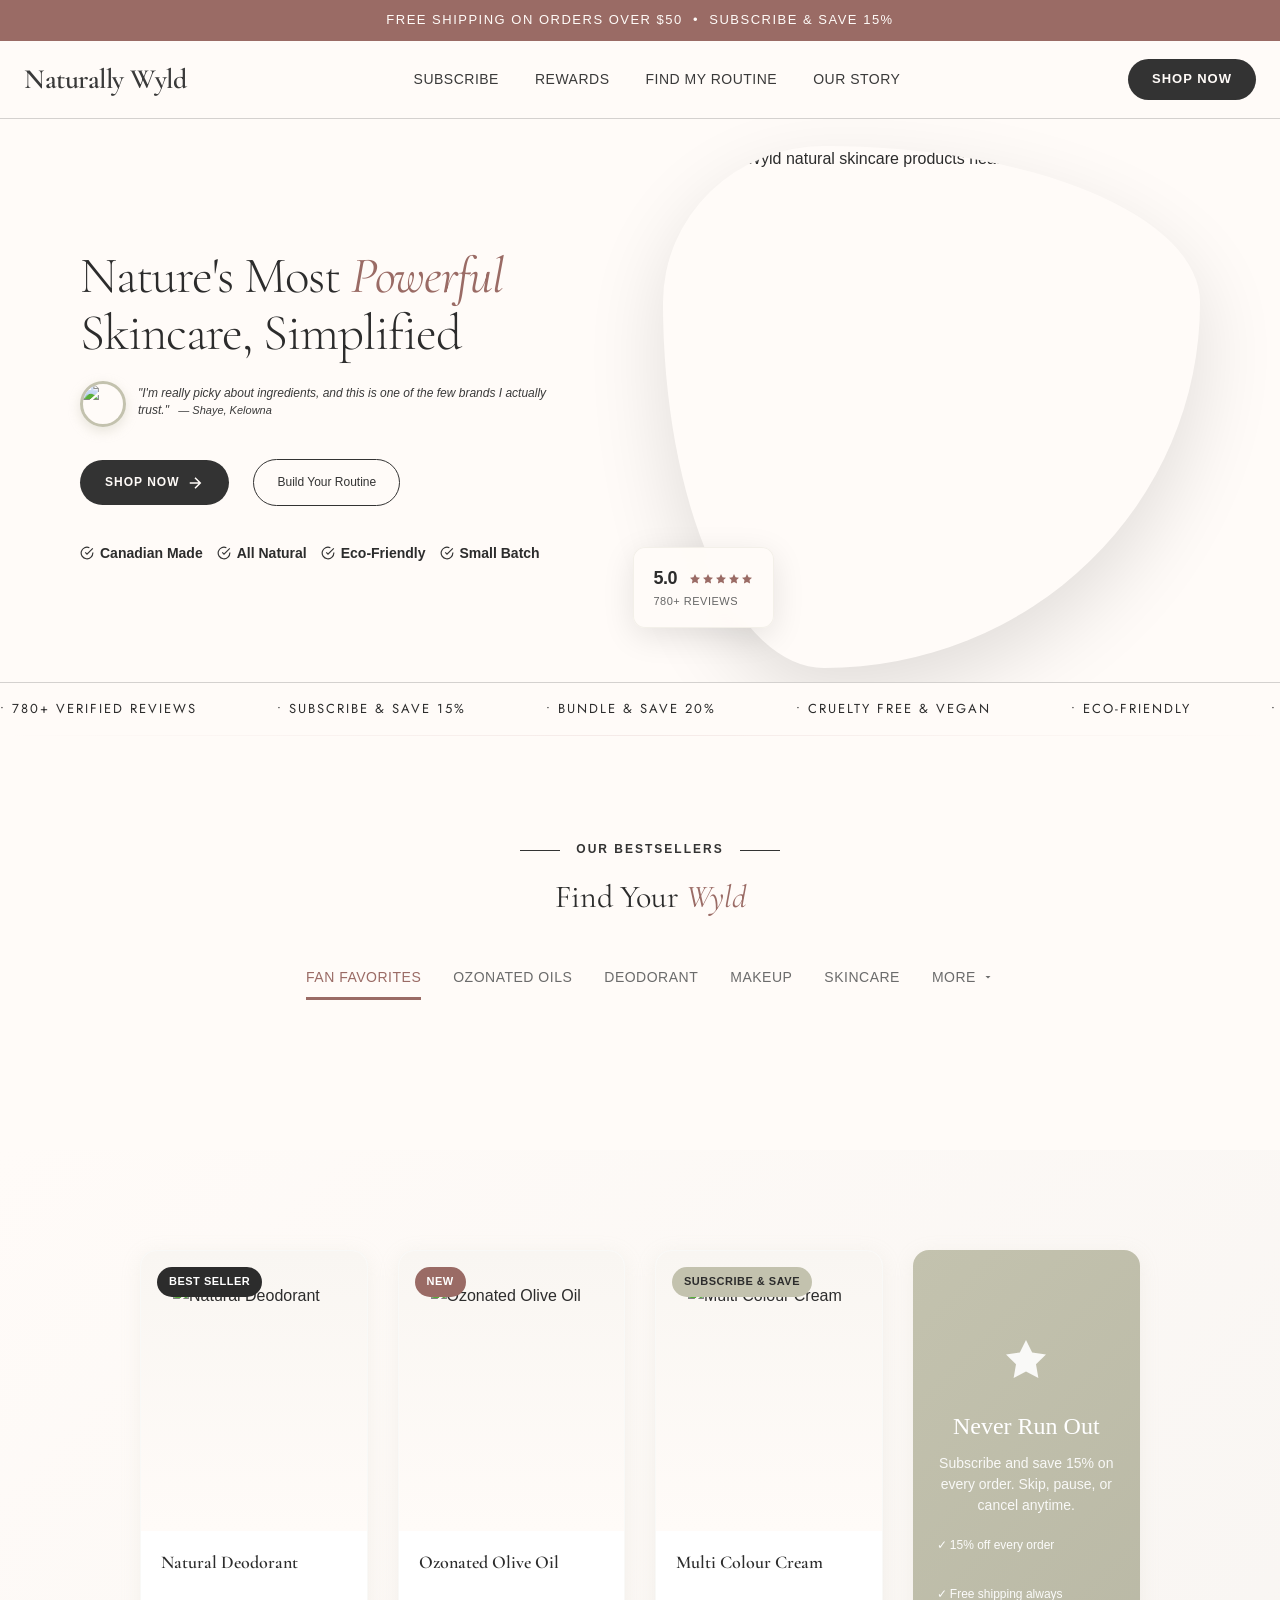
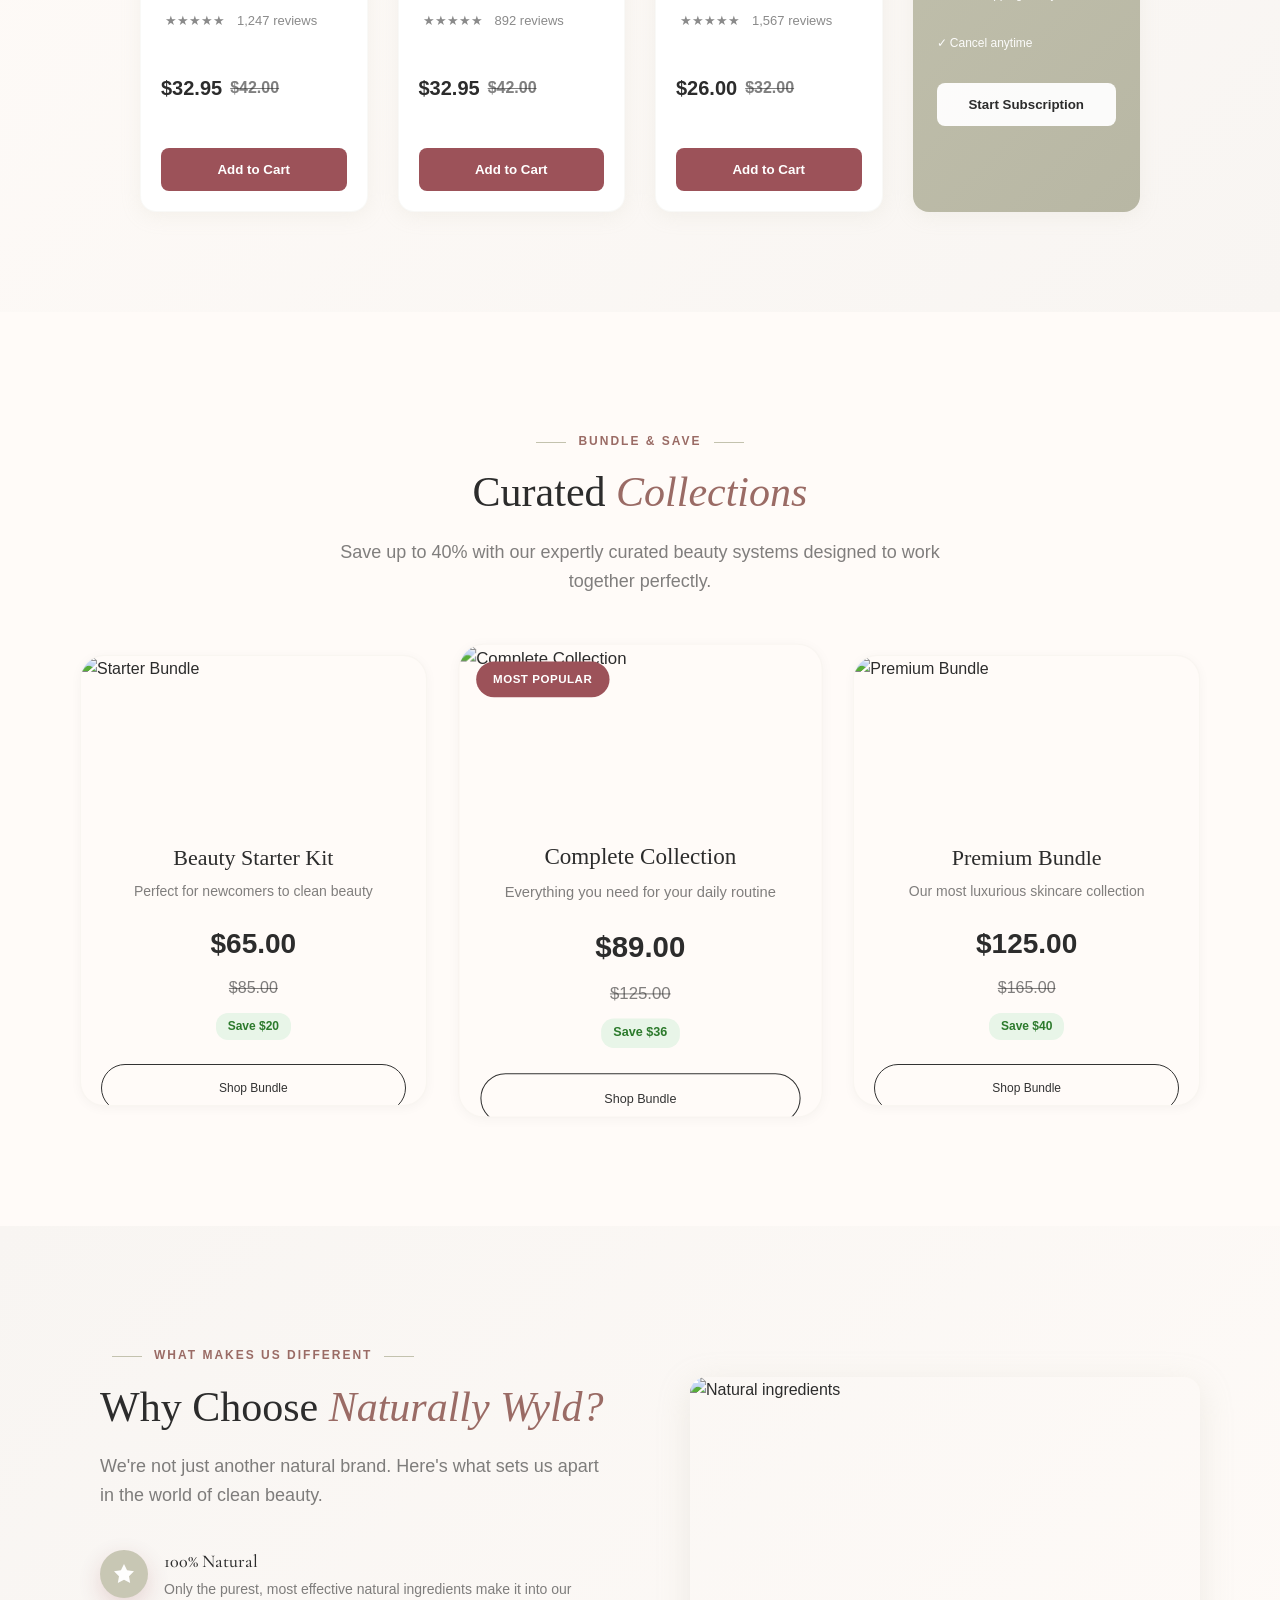
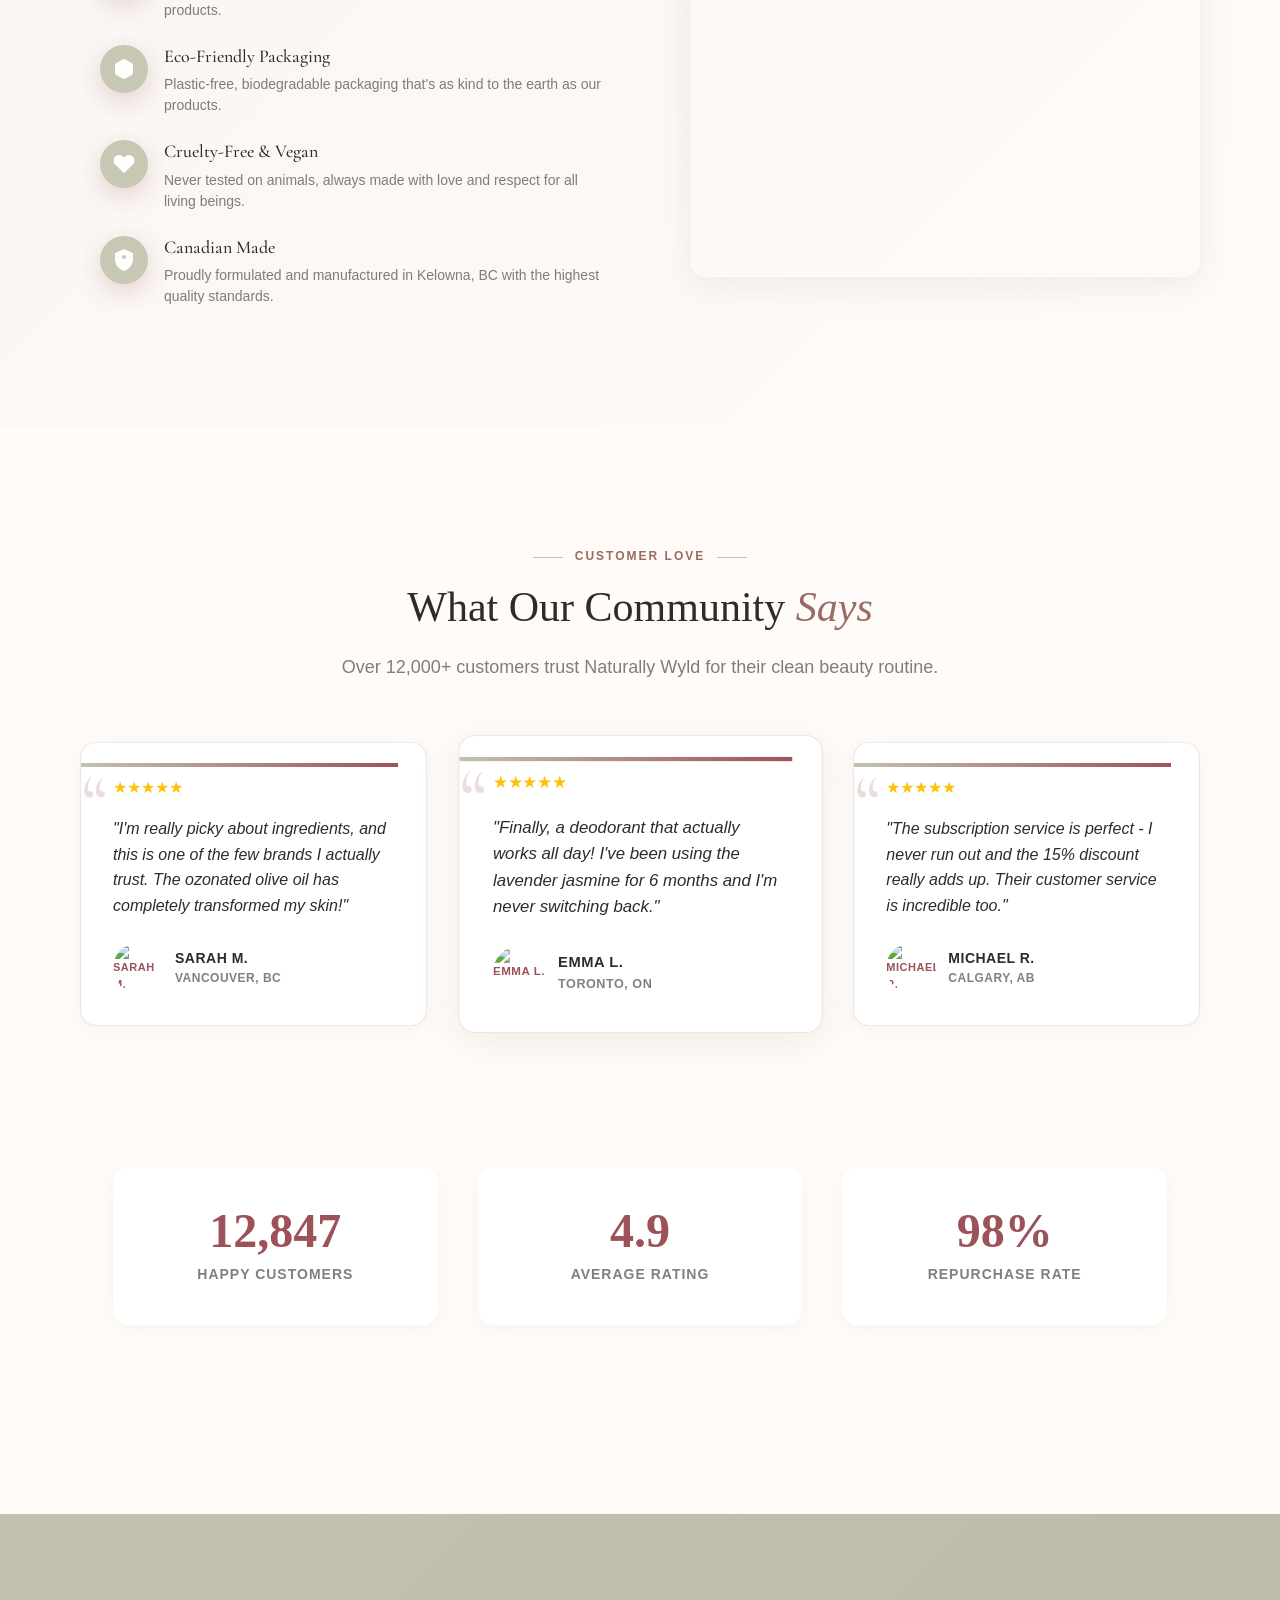
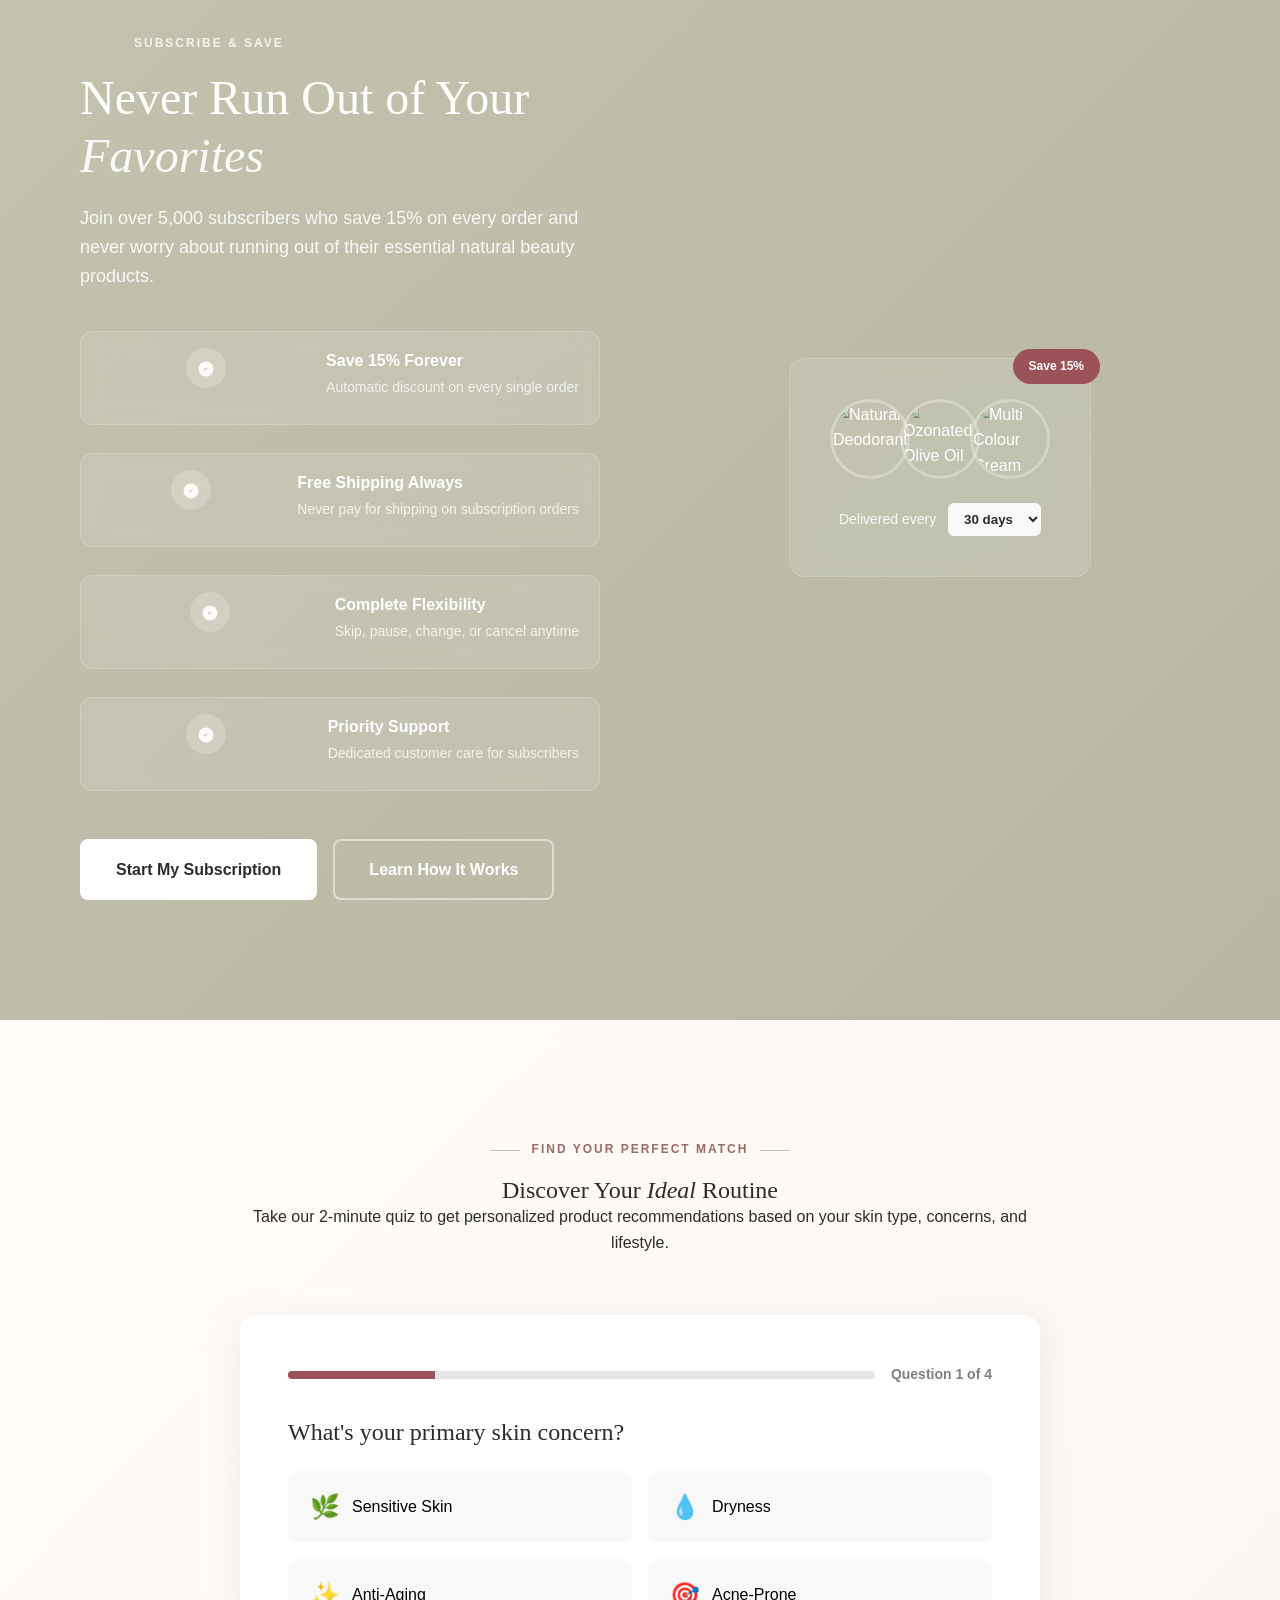
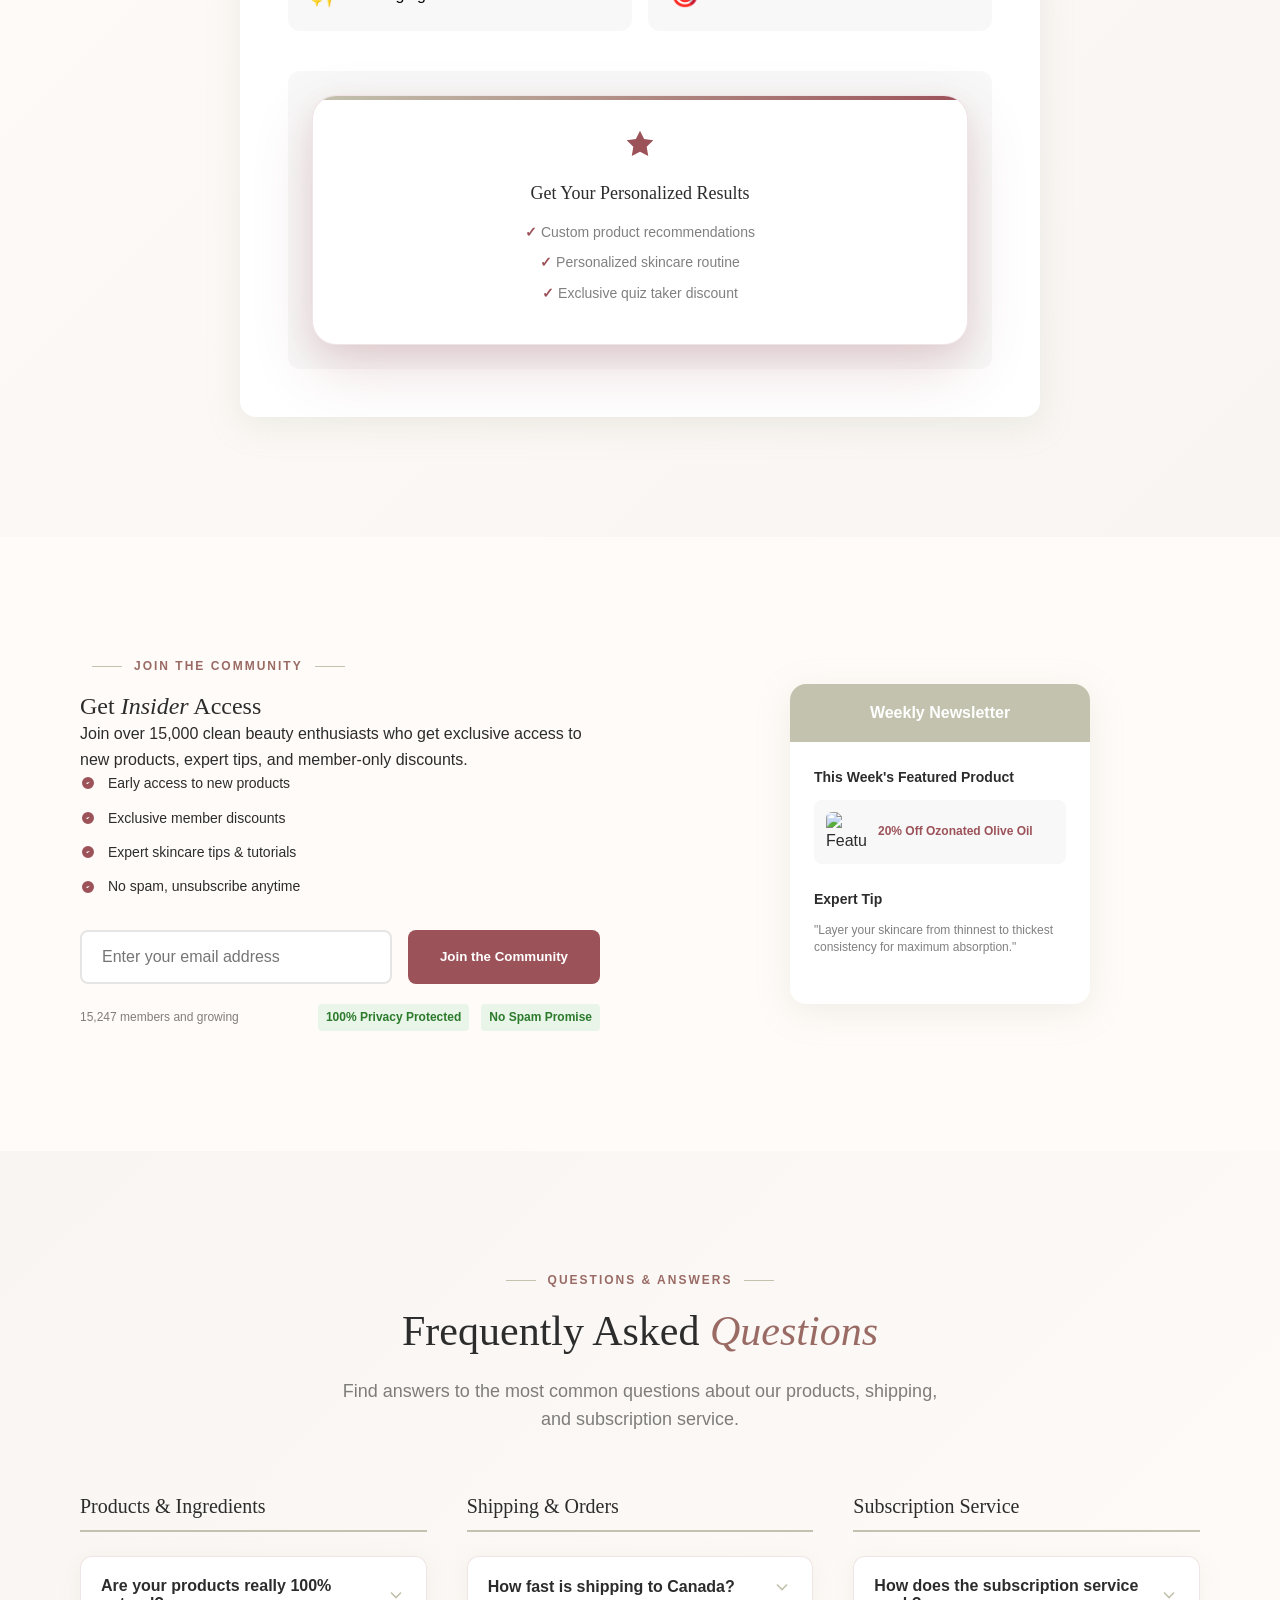
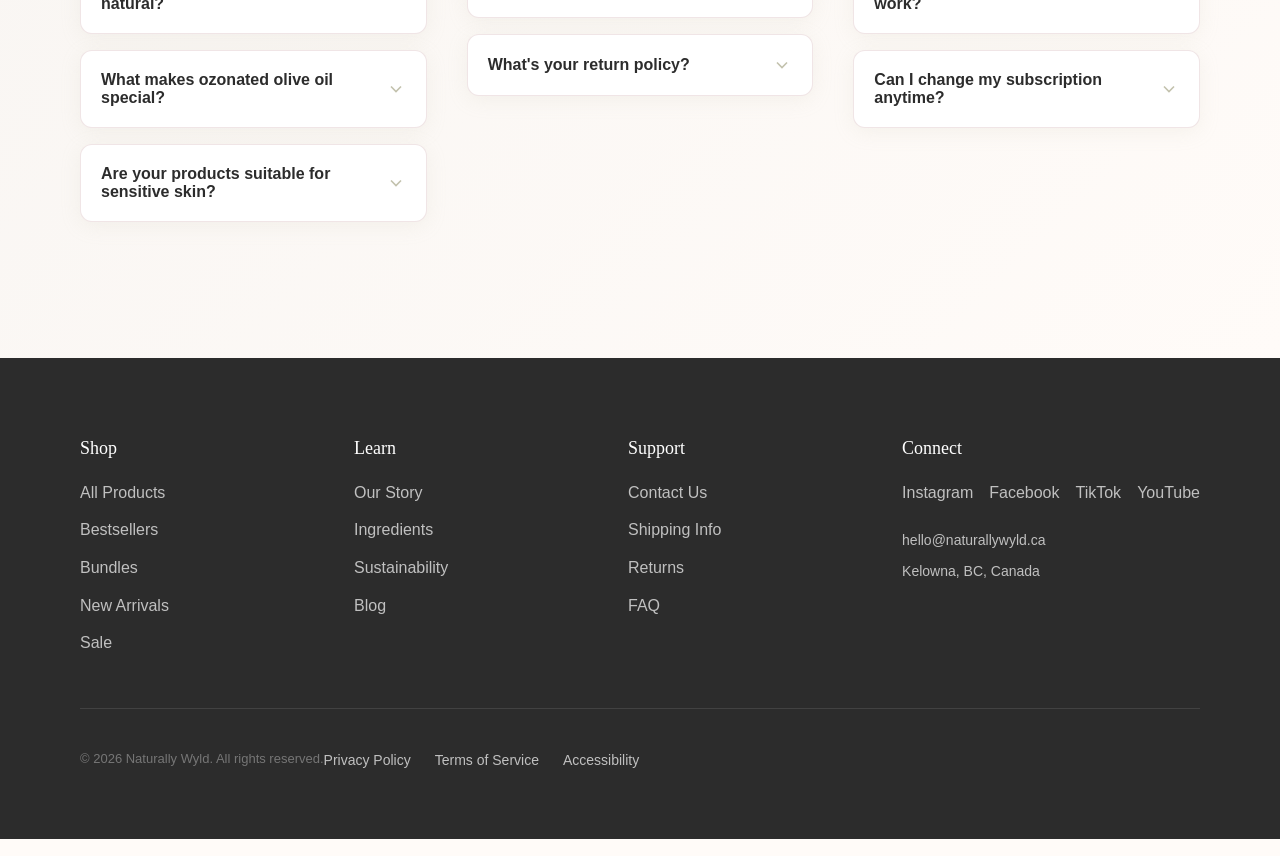
==== commit 4548d9bd: "COMPLETE HOMEPAGE REGENERATION: Ultra-professional 2026 clean beauty brand design" ====
--- a/wyld-homepage.html
+++ b/wyld-homepage.html
@@ -5932,328 +5932,377 @@
                 </div>
             </div>
 
-            <!-- Products in Bundle Layout Style -->
-            <div class="bundles-inner products-layout">
-                <!-- Left Product Grid -->
-                <div class="bundles-content">
-                    <div class="bundle-cards">
-                        <!-- Product 1 -->
-                        <div class="bundle-card">
-                            <div class="bundle-badge bestseller">Best Seller</div>
-                            <img src="https://cdn.shopify.com/s/files/1/0640/4977/4849/files/optimized-lavender-jasmine-deodorant.webp?v=1750293861" alt="Natural Deodorant" class="bundle-image">
-                            <div class="bundle-info">
-                                <div class="bundle-name">Natural Deodorant</div>
-                                <div class="bundle-rating">
-                                    <span class="bundle-stars">★★★★★</span>
-                                    <span class="bundle-reviews">160 reviews</span>
-                                </div>
-                                <div class="bundle-price">
-                                    <span class="bundle-current-price">$32.95</span>
-                                    <span class="bundle-original-price">$42.00</span>
-                                </div>
-                                <button class="bundle-btn">Shop Now</button>
+        </div>
+    </section>
+
+    <!-- ====== PRODUCTS + SUBSCRIPTION SECTION ====== -->
+    <section class="products-subscription-section">
+        <div class="container">
+            <div class="products-grid">
+                <div class="product-card">
+                    <div class="product-badge">Best Seller</div>
+                    <img src="https://cdn.shopify.com/s/files/1/0640/4977/4849/files/optimized-lavender-jasmine-deodorant.webp?v=1750293861" alt="Natural Deodorant" class="product-image">
+                    <div class="product-info">
+                        <h3 class="product-name">Natural Deodorant</h3>
+                        <div class="product-rating">
+                            <span class="stars">★★★★★</span>
+                            <span class="review-count">1,247 reviews</span>
+                        </div>
+                        <div class="product-price">
+                            <span class="current-price">$32.95</span>
+                            <span class="original-price">$42.00</span>
+                        </div>
+                        <button class="add-to-cart-btn">Add to Cart</button>
+                    </div>
+                </div>
+
+                <div class="product-card">
+                    <div class="product-badge new">New</div>
+                    <img src="https://cdn.shopify.com/s/files/1/0640/4977/4849/files/ozonated-olive-oil-naturally-wyld.webp?v=1750293854" alt="Ozonated Olive Oil" class="product-image">
+                    <div class="product-info">
+                        <h3 class="product-name">Ozonated Olive Oil</h3>
+                        <div class="product-rating">
+                            <span class="stars">★★★★★</span>
+                            <span class="review-count">892 reviews</span>
+                        </div>
+                        <div class="product-price">
+                            <span class="current-price">$32.95</span>
+                            <span class="original-price">$42.00</span>
+                        </div>
+                        <button class="add-to-cart-btn">Add to Cart</button>
+                    </div>
+                </div>
+
+                <div class="product-card">
+                    <div class="product-badge subscribe">Subscribe & Save</div>
+                    <img src="https://cdn.shopify.com/s/files/1/0640/4977/4849/files/Multi_colour_cream_bundle_sharpened.jpg?v=1756846735" alt="Multi Colour Cream" class="product-image">
+                    <div class="product-info">
+                        <h3 class="product-name">Multi Colour Cream</h3>
+                        <div class="product-rating">
+                            <span class="stars">★★★★★</span>
+                            <span class="review-count">1,567 reviews</span>
+                        </div>
+                        <div class="product-price">
+                            <span class="current-price">$26.00</span>
+                            <span class="original-price">$32.00</span>
+                        </div>
+                        <button class="add-to-cart-btn">Add to Cart</button>
+                    </div>
+                </div>
+
+                <div class="subscription-cta-card">
+                    <div class="subscription-icon">
+                        <svg viewBox="0 0 24 24" fill="currentColor" width="48" height="48">
+                            <path d="M12 2l3.09 6.26L22 9.27l-5 4.87 1.18 6.88L12 17.77l-6.18 3.25L7 14.14 2 9.27l6.91-1.01L12 2z"/>
+                        </svg>
+                    </div>
+                    <h3>Never Run Out</h3>
+                    <p>Subscribe and save 15% on every order. Skip, pause, or cancel anytime.</p>
+                    <div class="subscription-benefits">
+                        <div class="benefit">✓ 15% off every order</div>
+                        <div class="benefit">✓ Free shipping always</div>
+                        <div class="benefit">✓ Cancel anytime</div>
+                    </div>
+                    <button class="subscribe-btn">Start Subscription</button>
+                </div>
+            </div>
+        </div>
+    </section>
+
+    <!-- ====== BUNDLES PROMOTION SECTION ====== -->
+    <section class="bundles-promotion-section">
+        <div class="container">
+            <div class="section-header">
+                <div class="section-tag">Bundle & Save</div>
+                <h2>Curated <em>Collections</em></h2>
+                <p>Save up to 40% with our expertly curated beauty systems designed to work together perfectly.</p>
+            </div>
+            
+            <div class="bundles-grid">
+                <div class="bundle-card">
+                    <div class="bundle-image-container">
+                        <img src="https://cdn.shopify.com/s/files/1/0640/4977/4849/files/Multi_colour_cream_bundle_sharpened.jpg?v=1756846735" alt="Starter Bundle">
+                    </div>
+                    <div class="bundle-info">
+                        <h3>Beauty Starter Kit</h3>
+                        <p>Perfect for newcomers to clean beauty</p>
+                        <div class="bundle-price">
+                            <span class="current-price">$65.00</span>
+                            <span class="original-price">$85.00</span>
+                            <span class="savings">Save $20</span>
+                        </div>
+                        <button class="bundle-btn">Shop Bundle</button>
+                    </div>
+                </div>
+
+                <div class="bundle-card featured">
+                    <div class="featured-badge">Most Popular</div>
+                    <div class="bundle-image-container">
+                        <img src="https://cdn.shopify.com/s/files/1/0640/4977/4849/files/deodorant-collection-naturally-wyld.webp?v=1750293854" alt="Complete Collection">
+                    </div>
+                    <div class="bundle-info">
+                        <h3>Complete Collection</h3>
+                        <p>Everything you need for your daily routine</p>
+                        <div class="bundle-price">
+                            <span class="current-price">$89.00</span>
+                            <span class="original-price">$125.00</span>
+                            <span class="savings">Save $36</span>
+                        </div>
+                        <button class="bundle-btn">Shop Bundle</button>
+                    </div>
+                </div>
+
+                <div class="bundle-card">
+                    <div class="bundle-image-container">
+                        <img src="https://cdn.shopify.com/s/files/1/0640/4977/4849/files/skincare-bundle-naturally-wyld.webp?v=1750293854" alt="Premium Bundle">
+                    </div>
+                    <div class="bundle-info">
+                        <h3>Premium Bundle</h3>
+                        <p>Our most luxurious skincare collection</p>
+                        <div class="bundle-price">
+                            <span class="current-price">$125.00</span>
+                            <span class="original-price">$165.00</span>
+                            <span class="savings">Save $40</span>
+                        </div>
+                        <button class="bundle-btn">Shop Bundle</button>
+                    </div>
+                </div>
+            </div>
+        </div>
+    </section>
+
+    <!-- ====== WHY CHOOSE NATURALLY WYLD SECTION ====== -->
+    <section class="why-choose-section">
+        <div class="container">
+            <div class="why-choose-content">
+                <div class="why-choose-text">
+                    <div class="section-header">
+                        <div class="section-tag">What Makes Us Different</div>
+                        <h2>Why Choose <em>Naturally Wyld?</em></h2>
+                        <p>We're not just another natural brand. Here's what sets us apart in the world of clean beauty.</p>
+                    </div>
+                    
+                    <div class="features-grid">
+                        <div class="feature">
+                            <div class="feature-icon">
+                                <svg viewBox="0 0 24 24" fill="currentColor" width="24" height="24">
+                                    <path d="M12 2l3.09 6.26L22 9.27l-5 4.87 1.18 6.88L12 17.77l-6.18 3.25L7 14.14 2 9.27l6.91-1.01L12 2z"/>
+                                </svg>
+                            </div>
+                            <div class="feature-content">
+                                <h4>100% Natural</h4>
+                                <p>Only the purest, most effective natural ingredients make it into our products.</p>
                             </div>
                         </div>
 
-                        <!-- Product 2 -->
-                        <div class="bundle-card">
-                            <div class="bundle-badge new">New</div>
-                            <img src="https://cdn.shopify.com/s/files/1/0640/4977/4849/files/ozonated-olive-oil-naturally-wyld.webp?v=1750293854" alt="Ozonated Olive Oil" class="bundle-image">
-                            <div class="bundle-info">
-                                <div class="bundle-name">Ozonated Olive Oil</div>
-                                <div class="bundle-rating">
-                                    <span class="bundle-stars">★★★★★</span>
-                                    <span class="bundle-reviews">156 reviews</span>
-                                </div>
-                                <div class="bundle-price">
-                                    <span class="bundle-current-price">$32.95</span>
-                                    <span class="bundle-original-price">$42.00</span>
-                                </div>
-                                <button class="bundle-btn">Shop Now</button>
+                        <div class="feature">
+                            <div class="feature-icon">
+                                <svg viewBox="0 0 24 24" fill="currentColor" width="24" height="24">
+                                    <path d="M21 16V8a2 2 0 0 0-1-1.73l-7-4a2 2 0 0 0-2 0l-7 4A2 2 0 0 0 3 8v8a2 2 0 0 0 1 1.73l7 4a2 2 0 0 0 2 0l7-4A2 2 0 0 0 21 16z"/>
+                                </svg>
+                            </div>
+                            <div class="feature-content">
+                                <h4>Eco-Friendly Packaging</h4>
+                                <p>Plastic-free, biodegradable packaging that's as kind to the earth as our products.</p>
                             </div>
                         </div>
 
-                        <!-- Product 3 -->
-                        <div class="bundle-card">
-                            <div class="bundle-badge subscribe">Subscribe & Save</div>
-                            <img src="https://cdn.shopify.com/s/files/1/0640/4977/4849/files/Multi_colour_cream_bundle_sharpened.jpg?v=1756846735" alt="Multi Colour Cream" class="bundle-image">
-                            <div class="bundle-info">
-                                <div class="bundle-name">Multi Colour Cream</div>
-                                <div class="bundle-rating">
-                                    <span class="bundle-stars">★★★★★</span>
-                                    <span class="bundle-reviews">287 reviews</span>
-                                </div>
-                                <div class="bundle-price">
-                                    <span class="bundle-current-price">$26.00</span>
-                                    <span class="bundle-original-price">$32.00</span>
-                                </div>
-                                <button class="bundle-btn">Shop Now</button>
+                        <div class="feature">
+                            <div class="feature-icon">
+                                <svg viewBox="0 0 24 24" fill="currentColor" width="24" height="24">
+                                    <path d="M20.84 4.61a5.5 5.5 0 0 0-7.78 0L12 5.67l-1.06-1.06a5.5 5.5 0 0 0-7.78 7.78l1.06 1.06L12 21.23l7.78-7.78 1.06-1.06a5.5 5.5 0 0 0 0-7.78z"/>
+                                </svg>
+                            </div>
+                            <div class="feature-content">
+                                <h4>Cruelty-Free & Vegan</h4>
+                                <p>Never tested on animals, always made with love and respect for all living beings.</p>
                             </div>
                         </div>
 
-                        <!-- Product 4 -->
-                        <div class="bundle-card">
-                            <div class="bundle-badge limited">Limited Edition</div>
-                            <img src="https://cdn.shopify.com/s/files/1/0640/4977/4849/files/Naturally_Wyld_Muscle_Balm.webp?v=1750293854" alt="Muscle Relief Balm" class="bundle-image">
-                            <div class="bundle-info">
-                                <div class="bundle-name">Muscle Relief Balm</div>
-                                <div class="bundle-rating">
-                                    <span class="bundle-stars">★★★★★</span>
-                                    <span class="bundle-reviews">134 reviews</span>
-                                </div>
-                                <div class="bundle-price">
-                                    <span class="bundle-current-price">$28.00</span>
-                                    <span class="bundle-original-price">$35.00</span>
-                                </div>
-                                <button class="bundle-btn">Shop Now</button>
+                        <div class="feature">
+                            <div class="feature-icon">
+                                <svg viewBox="0 0 24 24" fill="currentColor" width="24" height="24">
+                                    <path d="M12 1L3 5V11C3 16.55 6.84 21.74 12 23C17.16 21.74 21 16.55 21 11V5L12 1M12 7C13.11 7 14 7.9 14 9S13.11 11 12 11 10 10.11 10 9 10.9 7 12 7Z"/>
+                                </svg>
                             </div>
-                        </div>
-
-                        <!-- Subscribe & Save Card -->
-                        <div class="subscription-card">
-                            <div class="subscription-content">
-                                <div class="subscription-badge">Subscribe & Save</div>
-                                <h3 class="subscription-title">Never Run <em>Out</em></h3>
-                                <p class="subscription-subtitle">Save 15% on every order and never worry about running out of your favorites again.</p>
-                                <div class="subscription-benefits">
-                                    <div class="benefit-item">
-                                        <svg viewBox="0 0 20 20" fill="currentColor" class="benefit-icon">
-                                            <path fill-rule="evenodd" d="M16.707 5.293a1 1 0 010 1.414l-8 8a1 1 0 01-1.414 0l-4-4a1 1 0 011.414-1.414L8 12.586l7.293-7.293a1 1 0 011.414 0z" clip-rule="evenodd"/>
-                                        </svg>
-                                        <span>15% off every order</span>
-                                    </div>
-                                    <div class="benefit-item">
-                                        <svg viewBox="0 0 20 20" fill="currentColor" class="benefit-icon">
-                                            <path fill-rule="evenodd" d="M16.707 5.293a1 1 0 010 1.414l-8 8a1 1 0 01-1.414 0l-4-4a1 1 0 011.414-1.414L8 12.586l7.293-7.293a1 1 0 011.414 0z" clip-rule="evenodd"/>
-                                        </svg>
-                                        <span>Free shipping always</span>
-                                    </div>
-                                    <div class="benefit-item">
-                                        <svg viewBox="0 0 20 20" fill="currentColor" class="benefit-icon">
-                                            <path fill-rule="evenodd" d="M16.707 5.293a1 1 0 010 1.414l-8 8a1 1 0 01-1.414 0l-4-4a1 1 0 011.414-1.414L8 12.586l7.293-7.293a1 1 0 011.414 0z" clip-rule="evenodd"/>
-                                        </svg>
-                                        <span>Cancel anytime</span>
-                                    </div>
-                                </div>
-                                <div class="subscription-actions">
-                                    <button class="subscription-cta">Start Subscription</button>
-                                    <a href="#how-it-works" class="subscription-learn">Learn More</a>
-                                </div>
+                            <div class="feature-content">
+                                <h4>Canadian Made</h4>
+                                <p>Proudly formulated and manufactured in Kelowna, BC with the highest quality standards.</p>
                             </div>
                         </div>
                     </div>
                 </div>
-
-                <!-- Right Hero Section -->
-                <div class="bundles-hero">
-                    <div class="bundles-hero-content">
-                        <div class="section-tag" style="color: #9A6B65; margin-bottom: 16px;">Shop Individual</div>
-                        <h2>Our <em>Bestsellers</em></h2>
-                        <p style="font-size: 15px; color: rgba(44, 44, 44, 0.7); line-height: 1.5; max-width: 300px; margin: 0 auto 28px;">Discover the natural products our customers love most</p>
-                        <div class="bundles-actions">
-                            <a href="#products-grid" class="bundles-shop-btn">
-                                Shop Products
-                                <svg viewBox="0 0 24 24" fill="none" stroke="currentColor" stroke-width="2"><path d="M5 12h14M12 5l7 7-7 7"/></svg>
-                            </a>
-                            <a href="#find-routine" class="bundle-builder-btn">
-                                <svg viewBox="0 0 24 24" fill="none" stroke="currentColor" stroke-width="2"><path d="M12 2l3.09 6.26L22 9.27l-5 4.87 1.18 6.88L12 17.77l-6.18 3.25L7 14.14 2 9.27l6.91-1.01L12 2z"/></svg>
-                                Find Your Routine
-                            </a>
+                
+                <div class="why-choose-visual">
+                    <img src="https://cdn.shopify.com/s/files/1/0640/4977/4849/files/all_Product_Photos_Multi_Colour_Cream.jpg?v=1774730584" alt="Natural ingredients">
+                </div>
+            </div>
+        </div>
+    </section>
+
+    <!-- ====== TESTIMONIALS SECTION ====== -->
+    <section class="testimonials-section">
+        <div class="container">
+            <div class="section-header">
+                <div class="section-tag">Customer Love</div>
+                <h2>What Our Community <em>Says</em></h2>
+                <p>Over 12,000+ customers trust Naturally Wyld for their clean beauty routine.</p>
+            </div>
+            
+            <div class="testimonials-grid">
+                <div class="testimonial-card">
+                    <div class="testimonial-rating">
+                        <span class="stars">★★★★★</span>
+                    </div>
+                    <blockquote>
+                        "I'm really picky about ingredients, and this is one of the few brands I actually trust. The ozonated olive oil has completely transformed my skin!"
+                    </blockquote>
+                    <div class="testimonial-author">
+                        <img src="https://images.unsplash.com/photo-1438761681033-6461ffad8d80?w=60&h=60&fit=crop&crop=face" alt="Sarah M.">
+                        <div class="author-info">
+                            <div class="author-name">Sarah M.</div>
+                            <div class="author-location">Vancouver, BC</div>
+                        </div>
+                    </div>
+                </div>
+
+                <div class="testimonial-card featured">
+                    <div class="testimonial-rating">
+                        <span class="stars">★★★★★</span>
+                    </div>
+                    <blockquote>
+                        "Finally, a deodorant that actually works all day! I've been using the lavender jasmine for 6 months and I'm never switching back."
+                    </blockquote>
+                    <div class="testimonial-author">
+                        <img src="https://images.unsplash.com/photo-1494790108755-2616b39495b8?w=60&h=60&fit=crop&crop=face" alt="Emma L.">
+                        <div class="author-info">
+                            <div class="author-name">Emma L.</div>
+                            <div class="author-location">Toronto, ON</div>
+                        </div>
+                    </div>
+                </div>
+
+                <div class="testimonial-card">
+                    <div class="testimonial-rating">
+                        <span class="stars">★★★★★</span>
+                    </div>
+                    <blockquote>
+                        "The subscription service is perfect - I never run out and the 15% discount really adds up. Their customer service is incredible too."
+                    </blockquote>
+                    <div class="testimonial-author">
+                        <img src="https://images.unsplash.com/photo-1507003211169-0a1dd7228f2d?w=60&h=60&fit=crop&crop=face" alt="Michael R.">
+                        <div class="author-info">
+                            <div class="author-name">Michael R.</div>
+                            <div class="author-location">Calgary, AB</div>
                         </div>
                     </div>
                 </div>
             </div>
-        </div>
-
-        <script>
-            // Category dropdown functionality
-            document.addEventListener('DOMContentLoaded', function() {
-                const moreTab = document.querySelector('.more-tab');
-                const moreDropdown = document.querySelector('.more-dropdown');
-                let isDropdownOpen = false;
-
-                // Toggle dropdown
-                moreTab.addEventListener('click', function(e) {
-                    e.stopPropagation();
-                    isDropdownOpen = !isDropdownOpen;
-                    
-                    if (isDropdownOpen) {
-                        moreDropdown.classList.add('show');
-                        moreTab.classList.add('active');
-                    } else {
-                        moreDropdown.classList.remove('show');
-                        moreTab.classList.remove('active');
-                    }
-                });
-
-                // Close dropdown when clicking outside
-                document.addEventListener('click', function(e) {
-                    if (!e.target.closest('.category-more')) {
-                        moreDropdown.classList.remove('show');
-                        moreTab.classList.remove('active');
-                        isDropdownOpen = false;
-                    }
-                });
-
-                // Handle dropdown item clicks
-                const dropdownItems = document.querySelectorAll('.dropdown-item');
-                dropdownItems.forEach(item => {
-                    item.addEventListener('click', function() {
-                        // Remove active from all category tabs
-                        document.querySelectorAll('.category-tab').forEach(tab => {
-                            tab.classList.remove('active');
-                        });
-                        
-                        // Add active to clicked item
-                        this.classList.add('active');
-                        
-                        // Close dropdown
-                        moreDropdown.classList.remove('show');
-                        moreTab.classList.remove('active');
-                        isDropdownOpen = false;
-                        
-                        // Here you would typically filter products by category
-                        console.log('Selected category:', this.dataset.category);
-                    });
-                });
-
-                // Handle main category tab clicks
-                const mainTabs = document.querySelectorAll('.category-tab:not(.more-tab):not(.dropdown-item)');
-                mainTabs.forEach(tab => {
-                    tab.addEventListener('click', function() {
-                        // Remove active from all tabs
-                        document.querySelectorAll('.category-tab').forEach(t => {
-                            t.classList.remove('active');
-                        });
-                        
-                        // Add active to clicked tab
-                        this.classList.add('active');
-                        
-                        // Close dropdown if open
-                        moreDropdown.classList.remove('show');
-                        moreTab.classList.remove('active');
-                        isDropdownOpen = false;
-                        
-                        // Here you would typically filter products by category
-                        console.log('Selected category:', this.dataset.category);
-                    });
-                });
-            });
-        </script>
-    </section>
-
-    <!-- ====== BUNDLES SECTION - RMS BEAUTY STYLE ====== -->
-    <section class="simple-bundles-section">
-        <div class="container">
-            <div class="showcase-header">
-                <div class="section-tag">Bundle & Save</div>
-                <h2>Curated <em>Collections</em></h2>
-            </div>
-            
-            <div class="simple-bundle-content">
-                <div class="bundle-hero-text">
-                    <h3>Save up to 40% with our expertly curated collections</h3>
-                    <p>Everything you need to start your natural beauty journey, bundled together for maximum savings and results.</p>
-                    <div class="bundle-simple-actions">
-                        <a href="#bundles-collection" class="bundle-shop-btn">
-                            Shop Bundles
-                            <svg viewBox="0 0 24 24" fill="none" stroke="currentColor" stroke-width="2">
-                                <path d="M5 12h14M12 5l7 7-7 7"/>
-                            </svg>
-                        </a>
-                        <a href="#custom-bundle" class="bundle-build-btn">
-                            <svg viewBox="0 0 24 24" fill="none" stroke="currentColor" stroke-width="2">
-                                <path d="M12 2l3.09 6.26L22 9.27l-5 4.87 1.18 6.88L12 17.77l-6.18 3.25L7 14.14 2 9.27l6.91-1.01L12 2z"/>
-                            </svg>
-                            Build a Bundle
-                        </a>
-                    </div>
+
+            <div class="social-proof-stats">
+                <div class="stat">
+                    <div class="stat-number">12,847</div>
+                    <div class="stat-label">Happy Customers</div>
+                </div>
+                <div class="stat">
+                    <div class="stat-number">4.9</div>
+                    <div class="stat-label">Average Rating</div>
+                </div>
+                <div class="stat">
+                    <div class="stat-number">98%</div>
+                    <div class="stat-label">Repurchase Rate</div>
                 </div>
             </div>
         </div>
-
-    <!-- ====== WHY CHOOSE NATURALLY WYLD SECTION ====== -->
-    <section class="why-choose-section">
+    </section>
+
+    <!-- ====== DEDICATED SUBSCRIPTION SECTION ====== -->
+    <section class="subscription-hero-section">
         <div class="container">
-            <div class="why-choose-inner">
-                <div class="why-choose-visual">
-                    <div class="nature-image-container">
-                        <img src="https://cdn.shopify.com/s/files/1/0640/4977/4849/files/all_Product_Photos_Multi_Colour_Cream.jpg?v=1774730584" alt="All Naturally Wyld multi-colour cream products" class="nature-image">
-                        <div class="image-overlay"></div>
-                    </div>
-<!-- Testimonial moved to right side -->
-                </div>
-                <div class="why-choose-content">
-                    <div class="section-header">
-                        <h3 class="section-tag">What Makes Us Different</h3>
-                        <h2 class="section-title">Why Choose <em>Naturally Wyld?</em></h2>
-                        <p class="section-subtitle">We're not just another natural brand. Here's what sets us apart in the world of clean beauty and wellness.</p>
-                    </div>
+            <div class="subscription-hero-content">
+                <div class="subscription-hero-text">
+                    <div class="section-tag">Subscribe & Save</div>
+                    <h2>Never Run Out of Your <em>Favorites</em></h2>
+                    <p class="hero-subtitle">Join over 5,000 subscribers who save 15% on every order and never worry about running out of their essential natural beauty products.</p>
                     
-                    <div class="why-features">
-                        <div class="why-feature">
-                            <div class="feature-icon">
-                                <svg viewBox="0 0 24 24" fill="none" stroke="currentColor" stroke-width="2">
-                                    <path d="M12 2a10 10 0 1 0 10 10c0-5.52-4.48-10-10-10z"/>
-                                    <path d="M12 6v6l4 2"/>
+                    <div class="subscription-benefits-grid">
+                        <div class="benefit-item">
+                            <div class="benefit-icon">
+                                <svg viewBox="0 0 24 24" fill="currentColor" width="20" height="20">
+                                    <path d="M9 12l2 2 4-4m6 2a9 9 0 11-18 0 9 9 0 0118 0z"/>
                                 </svg>
                             </div>
-                            <div class="feature-content">
-                                <h4>100% Natural Ingredients</h4>
-                                <p>Using only the cleanest ingredients, carefully chosen based on EWG guidelines for safety and sustainability. We stay at the forefront of innovation, incorporating cutting-edge natural ingredients our customers love.</p>
+                            <div class="benefit-text">
+                                <strong>Save 15% Forever</strong>
+                                <span>Automatic discount on every single order</span>
                             </div>
                         </div>
 
-                        <div class="why-feature">
-                            <div class="feature-icon">
-                                <svg viewBox="0 0 24 24" fill="none" stroke="currentColor" stroke-width="2">
-                                    <path d="M21 8a2 2 0 0 0-1-1.73l-7-4a2 2 0 0 0-2 0l-7 4A2 2 0 0 0 3 8v8a2 2 0 0 0 1 1.73l7 4a2 2 0 0 0 2 0l7-4A2 2 0 0 0 21 16Z"/>
-                                    <path d="m3.3 7 8.7 5 8.7-5"/>
-                                    <path d="M12 22V12"/>
+                        <div class="benefit-item">
+                            <div class="benefit-icon">
+                                <svg viewBox="0 0 24 24" fill="currentColor" width="20" height="20">
+                                    <path d="M9 12l2 2 4-4m6 2a9 9 0 11-18 0 9 9 0 0118 0z"/>
                                 </svg>
                             </div>
-                            <div class="feature-content">
-                                <h4>Eco-Friendly Packaging</h4>
-                                <p>We prioritize sustainability with plastic-free, compostable packaging, tackling the 120 billion units of plastic produced by the cosmetics industry each year.</p>
+                            <div class="benefit-text">
+                                <strong>Free Shipping Always</strong>
+                                <span>Never pay for shipping on subscription orders</span>
                             </div>
                         </div>
 
-                        <div class="why-feature">
-                            <div class="feature-icon">
-                                <svg viewBox="0 0 24 24" fill="none" stroke="currentColor" stroke-width="2">
-                                    <path d="M20.84 4.61a5.5 5.5 0 0 0-7.78 0L12 5.67l-1.06-1.06a5.5 5.5 0 0 0-7.78 7.78l1.06 1.06L12 21.23l7.78-7.78 1.06-1.06a5.5 5.5 0 0 0 0-7.78z"/>
+                        <div class="benefit-item">
+                            <div class="benefit-icon">
+                                <svg viewBox="0 0 24 24" fill="currentColor" width="20" height="20">
+                                    <path d="M9 12l2 2 4-4m6 2a9 9 0 11-18 0 9 9 0 0118 0z"/>
                                 </svg>
                             </div>
-                            <div class="feature-content">
-                                <h4>Cruelty-Free & Plant Based</h4>
-                                <p>Almost all of our products are vegan, making them a great choice for everyone—even your furry friends. Naturally Wyld is dedicated to cruelty-free beauty!</p>
+                            <div class="benefit-text">
+                                <strong>Complete Flexibility</strong>
+                                <span>Skip, pause, change, or cancel anytime</span>
                             </div>
                         </div>
 
-                        <div class="why-feature">
-                            <div class="feature-icon">
-                                <svg viewBox="0 0 24 24" fill="none" stroke="currentColor" stroke-width="2">
-                                    <path d="M22 12h-4l-3 9L9 3l-3 9H2"/>
+                        <div class="benefit-item">
+                            <div class="benefit-icon">
+                                <svg viewBox="0 0 24 24" fill="currentColor" width="20" height="20">
+                                    <path d="M9 12l2 2 4-4m6 2a9 9 0 11-18 0 9 9 0 0118 0z"/>
                                 </svg>
                             </div>
-                            <div class="feature-content">
-                                <h4>Giving Back with Wyld Hearts</h4>
-                                <p>Through our Wyld Hearts initiative, every purchase helps provide personal care products to someone in need. Together, we're making a difference—one product at a time.</p>
+                            <div class="benefit-text">
+                                <strong>Priority Support</strong>
+                                <span>Dedicated customer care for subscribers</span>
                             </div>
                         </div>
-                        
-                        <!-- Compact Customer Testimonial -->
-                        <div class="compact-testimonial">
-                            <div class="testimonial-header-compact">
-                                <div class="customer-avatar-small">
-                                    <img src="https://images.unsplash.com/photo-1494790108755-2616b612b5c8?w=40&h=40&fit=crop&crop=face" alt="Jennifer T." class="avatar-image-small">
-                                </div>
-                                <div class="customer-info-compact">
-                                    <div class="badge-stars-small">★★★★★</div>
-                                    <span class="customer-name-small">Jennifer T.</span>
-                                </div>
+                    </div>
+
+                    <div class="subscription-cta-section">
+                        <button class="subscription-primary-btn">Start My Subscription</button>
+                        <a href="#how-it-works" class="subscription-secondary-btn">Learn How It Works</a>
+                    </div>
+                </div>
+
+                <div class="subscription-hero-visual">
+                    <div class="subscription-visual-card">
+                        <div class="visual-products">
+                            <div class="product-stack">
+                                <img src="https://cdn.shopify.com/s/files/1/0640/4977/4849/files/optimized-lavender-jasmine-deodorant.webp?v=1750293861" alt="Natural Deodorant">
                             </div>
-                            <p class="testimonial-text-compact">"I've tried SO many 'clean' brands. This is the first one that actually stays on and looks natural!"</p>
+                            <div class="product-stack">
+                                <img src="https://cdn.shopify.com/s/files/1/0640/4977/4849/files/ozonated-olive-oil-naturally-wyld.webp?v=1750293854" alt="Ozonated Olive Oil">
+                            </div>
+                            <div class="product-stack">
+                                <img src="https://cdn.shopify.com/s/files/1/0640/4977/4849/files/Multi_colour_cream_bundle_sharpened.jpg?v=1756846735" alt="Multi Colour Cream">
+                            </div>
+                        </div>
+                        <div class="savings-badge">Save 15%</div>
+                        <div class="subscription-frequency">
+                            <span>Delivered every</span>
+                            <select class="frequency-selector">
+                                <option>30 days</option>
+                                <option>45 days</option>
+                                <option>60 days</option>
+                                <option>90 days</option>
+                            </select>
                         </div>
                     </div>
                 </div>
@@ -6261,149 +6310,132 @@
         </div>
     </section>
 
-    <!-- ====== HIGH-CONVERTING SUBSCRIBE & SAVE SECTION ====== -->
-    <section class="subscribe-save-hero">
+    <!-- ====== QUIZ SECTION ====== -->
+    <section class="quiz-section">
         <div class="container">
-            <div class="subscribe-save-inner">
-                <div class="subscribe-save-content">
-                    <div class="save-badge-hero">
-                        <svg viewBox="0 0 24 24" fill="none" stroke="currentColor" stroke-width="2">
-                            <circle cx="12" cy="12" r="10"/>
-                            <path d="M16 12l-4-4-4 4M12 16V8"/>
-                        </svg>
-                        Save 15%
+            <div class="quiz-container">
+                <div class="quiz-header">
+                    <div class="section-tag">Find Your Perfect Match</div>
+                    <h2>Discover Your <em>Ideal</em> Routine</h2>
+                    <p>Take our 2-minute quiz to get personalized product recommendations based on your skin type, concerns, and lifestyle.</p>
+                </div>
+
+                <div class="quiz-content">
+                    <div class="quiz-progress">
+                        <div class="progress-bar">
+                            <div class="progress-fill" style="width: 25%"></div>
+                        </div>
+                        <span class="progress-text">Question 1 of 4</span>
                     </div>
-                    <h2 class="subscribe-save-title">Subscribe & <em>Never Run Out</em></h2>
-                    <p class="subscribe-save-subtitle">Join thousands of Canadians who save time and money with automatic deliveries. Pause or cancel anytime.</p>
-
-                    <div class="subscription-benefits">
-                        <div class="benefit-item">
-                            <div class="benefit-icon">
-                                <svg viewBox="0 0 24 24" fill="none" stroke="currentColor" stroke-width="2">
-                                    <path d="M12 2v20M17 5H9.5a3.5 3.5 0 0 0 0 7h5a3.5 3.5 0 0 1 0 7H6"/>
+
+                    <div class="quiz-question">
+                        <h3>What's your primary skin concern?</h3>
+                        <div class="quiz-options">
+                            <button class="quiz-option">
+                                <span class="option-icon">🌿</span>
+                                <span class="option-text">Sensitive Skin</span>
+                            </button>
+                            <button class="quiz-option">
+                                <span class="option-icon">💧</span>
+                                <span class="option-text">Dryness</span>
+                            </button>
+                            <button class="quiz-option">
+                                <span class="option-icon">✨</span>
+                                <span class="option-text">Anti-Aging</span>
+                            </button>
+                            <button class="quiz-option">
+                                <span class="option-icon">🎯</span>
+                                <span class="option-text">Acne-Prone</span>
+                            </button>
+                        </div>
+                    </div>
+
+                    <div class="quiz-preview">
+                        <div class="preview-card">
+                            <div class="preview-icon">
+                                <svg viewBox="0 0 24 24" fill="currentColor" width="32" height="32">
+                                    <path d="M12 2l3.09 6.26L22 9.27l-5 4.87 1.18 6.88L12 17.77l-6.18 3.25L7 14.14 2 9.27l6.91-1.01L12 2z"/>
                                 </svg>
                             </div>
-                            <div class="benefit-text">
-                                <h4>15% off every order, always</h4>
-                                <p>Lock in savings on every delivery</p>
-                            </div>
-                        </div>
-
-                        <div class="benefit-item">
-                            <div class="benefit-icon">
-                                <svg viewBox="0 0 24 24" fill="none" stroke="currentColor" stroke-width="2">
-                                    <path d="M21 10c0 7-9 13-9 13s-9-6-9-13a9 9 0 0 1 18 0z"/>
-                                    <circle cx="12" cy="10" r="3"/>
-                                </svg>
-                            </div>
-                            <div class="benefit-text">
-                                <h4>Free shipping on all orders</h4>
-                                <p>No minimum, always free delivery</p>
-                            </div>
-                        </div>
-
-                        <div class="benefit-item">
-                            <div class="benefit-icon">
-                                <svg viewBox="0 0 24 24" fill="none" stroke="currentColor" stroke-width="2">
-                                    <rect x="3" y="4" width="18" height="18" rx="2" ry="2"/>
-                                    <line x1="16" y1="2" x2="16" y2="6"/>
-                                    <line x1="8" y1="2" x2="8" y2="6"/>
-                                    <line x1="3" y1="10" x2="21" y2="10"/>
-                                </svg>
-                            </div>
-                            <div class="benefit-text">
-                                <h4>Flexible delivery schedule</h4>
-                                <p>Every 30, 60, or 90 days - you choose</p>
-                            </div>
-                        </div>
-
-                        <div class="benefit-item">
-                            <div class="benefit-icon">
-                                <svg viewBox="0 0 24 24" fill="none" stroke="currentColor" stroke-width="2">
-                                    <path d="M9 12l2 2 4-4"/>
-                                    <path d="M21 12c-1 0-3-1-3-3s2-3 3-3 3 1 3 3-2 3-3 3"/>
-                                    <path d="M3 12c1 0 3-1 3-3s-2-3-3-3-3 1-3 3 2 3 3 3"/>
-                                    <path d="M13 12h3"/>
-                                    <path d="M8 12H5"/>
-                                </svg>
-                            </div>
-                            <div class="benefit-text">
-                                <h4>Cancel anytime, no fees</h4>
-                                <p>Full control, zero commitments</p>
-                            </div>
+                            <h4>Get Your Personalized Results</h4>
+                            <ul class="preview-benefits">
+                                <li>Custom product recommendations</li>
+                                <li>Personalized skincare routine</li>
+                                <li>Exclusive quiz taker discount</li>
+                            </ul>
                         </div>
                     </div>
-
-                    <div class="social-proof-bar">
-                        <div class="social-proof-content">
-                            <div class="proof-avatars">
-                                <div class="avatar-stack">
-                                    <img src="https://images.unsplash.com/photo-1494790108755-2616b612b977?w=40&h=40&fit=crop&crop=faces" alt="Customer">
-                                    <img src="https://images.unsplash.com/photo-1438761681033-6461ffad8d80?w=40&h=40&fit=crop&crop=faces" alt="Customer">
-                                    <img src="https://images.unsplash.com/photo-1580489944761-15a19d654956?w=40&h=40&fit=crop&crop=faces" alt="Customer">
-                                    <img src="https://images.unsplash.com/photo-1507003211169-0a1dd7228f2d?w=40&h=40&fit=crop&crop=faces" alt="Customer">
-                                    <div class="avatar-count">+2.8K</div>
+                </div>
+            </div>
+        </div>
+    </section>
+
+    <!-- ====== MAILING LIST SECTION ====== -->
+    <section class="newsletter-section">
+        <div class="container">
+            <div class="newsletter-content">
+                <div class="newsletter-text">
+                    <div class="section-tag">Join the Community</div>
+                    <h2>Get <em>Insider</em> Access</h2>
+                    <p>Join over 15,000 clean beauty enthusiasts who get exclusive access to new products, expert tips, and member-only discounts.</p>
+                    
+                    <div class="newsletter-benefits">
+                        <div class="newsletter-benefit">
+                            <svg viewBox="0 0 24 24" fill="currentColor" width="16" height="16">
+                                <path d="M9 12l2 2 4-4m6 2a9 9 0 11-18 0 9 9 0 0118 0z"/>
+                            </svg>
+                            <span>Early access to new products</span>
+                        </div>
+                        <div class="newsletter-benefit">
+                            <svg viewBox="0 0 24 24" fill="currentColor" width="16" height="16">
+                                <path d="M9 12l2 2 4-4m6 2a9 9 0 11-18 0 9 9 0 0118 0z"/>
+                            </svg>
+                            <span>Exclusive member discounts</span>
+                        </div>
+                        <div class="newsletter-benefit">
+                            <svg viewBox="0 0 24 24" fill="currentColor" width="16" height="16">
+                                <path d="M9 12l2 2 4-4m6 2a9 9 0 11-18 0 9 9 0 0118 0z"/>
+                            </svg>
+                            <span>Expert skincare tips & tutorials</span>
+                        </div>
+                        <div class="newsletter-benefit">
+                            <svg viewBox="0 0 24 24" fill="currentColor" width="16" height="16">
+                                <path d="M9 12l2 2 4-4m6 2a9 9 0 11-18 0 9 9 0 0118 0z"/>
+                            </svg>
+                            <span>No spam, unsubscribe anytime</span>
+                        </div>
+                    </div>
+
+                    <div class="newsletter-form">
+                        <input type="email" placeholder="Enter your email address" class="email-input">
+                        <button class="newsletter-btn">Join the Community</button>
+                    </div>
+
+                    <div class="newsletter-trust">
+                        <span>15,247 members and growing</span>
+                        <div class="trust-badges">
+                            <span class="trust-badge">100% Privacy Protected</span>
+                            <span class="trust-badge">No Spam Promise</span>
+                        </div>
+                    </div>
+                </div>
+
+                <div class="newsletter-visual">
+                    <div class="newsletter-mockup">
+                        <div class="mockup-header">
+                            <span>Weekly Newsletter</span>
+                        </div>
+                        <div class="mockup-content">
+                            <div class="mockup-section">
+                                <div class="mockup-title">This Week's Featured Product</div>
+                                <div class="mockup-product">
+                                    <img src="https://cdn.shopify.com/s/files/1/0640/4977/4849/files/ozonated-olive-oil-naturally-wyld.webp?v=1750293854" alt="Featured Product">
+                                    <span>20% Off Ozonated Olive Oil</span>
                                 </div>
                             </div>
-                            <div class="proof-text">
-                                <span class="proof-highlight">Join 2,847 subscribers</span> saving an average of <span class="proof-highlight">$186/year</span>
-                            </div>
-                        </div>
-                    </div>
-
-                    <button class="subscribe-cta-btn">
-                        <span>Start My Subscription</span>
-                        <svg viewBox="0 0 24 24" fill="none" stroke="currentColor" stroke-width="2"><path d="M5 12h14M12 5l7 7-7 7"/></svg>
-                    </button>
-                </div>
-
-                <div class="subscription-preview">
-                    <div class="preview-card">
-                        <div class="preview-header">
-                            <h3>My Natural Routine</h3>
-                            <div class="delivery-frequency">
-                                <span class="frequency-badge">EVERY 60 DAYS</span>
-                            </div>
-                        </div>
-                        
-                        <div class="preview-products">
-                            <div class="preview-product">
-                                <img src="https://cdn.shopify.com/s/files/1/0640/4977/4849/products/Organic_Ozonated_Olive_Oil_Natural_Skincare_Canada.webp" alt="Ozonated Oil">
-                                <span>Ozonated Olive Oil</span>
-                            </div>
-                            <div class="preview-product">
-                                <img src="https://cdn.shopify.com/s/files/1/0640/4977/4849/files/optimized-lavender-jasmine-deodorant.webp?v=1750293861" alt="Natural Deodorant">
-                                <span>Natural Deodorant</span>
-                            </div>
-                        </div>
-
-                        <div class="pricing-breakdown">
-                            <div class="price-row">
-                                <span class="price-label">Regular price</span>
-                                <span class="price-original">$87.90</span>
-                            </div>
-                            <div class="price-row savings-row">
-                                <span class="price-label">Subscription price</span>
-                                <span class="price-new">$74.72</span>
-                                <div class="savings-badge">Save $13.18</div>
-                            </div>
-                        </div>
-
-                        <div class="annual-savings">
-                            <div class="savings-visual">
-                                <div class="savings-bar">
-                                    <div class="savings-fill" style="width: 85%"></div>
-                                </div>
-                            </div>
-                            <span class="annual-text">You'll save <strong>$79/year</strong> with this routine</span>
-                        </div>
-
-                        <div class="subscriber-count">
-                            <div class="count-badge">
-                                <svg viewBox="0 0 24 24" fill="currentColor">
-                                    <path d="M16 7a4 4 0 11-8 0 4 4 0 018 0zM12 14a7 7 0 00-7 7h14a7 7 0 00-7-7z"/>
-                                </svg>
-                                <span>847 customers love this routine</span>
+                            <div class="mockup-section">
+                                <div class="mockup-title">Expert Tip</div>
+                                <p>"Layer your skincare from thinnest to thickest consistency for maximum absorption."</p>
                             </div>
                         </div>
                     </div>
@@ -6412,462 +6444,1469 @@
         </div>
     </section>
 
-
-    <!-- ====== ULTRA PREMIUM TESTIMONIALS SECTION ====== -->
-    <section class="testimonials-hero-section">
+    <!-- ====== FAQ SECTION ====== -->
+    <section class="faq-section">
         <div class="container">
-            <div class="testimonials-header">
-                <div class="social-proof-stats">
-                    <div class="stat-item">
-                        <span class="stat-number">12,847</span>
-                        <span class="stat-label">Happy Customers</span>
-                    </div>
-                    <div class="stat-divider"></div>
-                    <div class="stat-item">
-                        <span class="stat-number">4.9</span>
-                        <span class="stat-label">Average Rating</span>
-                        <div class="header-stars">★★★★★</div>
-                    </div>
-                    <div class="stat-divider"></div>
-                    <div class="stat-item">
-                        <span class="stat-number">98%</span>
-                        <span class="stat-label">Repurchase Rate</span>
-                    </div>
-                </div>
-                <h2 class="testimonials-title">What Our <em>Community Says</em></h2>
-                <p class="testimonials-subtitle">Real results from real people who've transformed their skincare routine with Naturally Wyld.</p>
+            <div class="section-header">
+                <div class="section-tag">Questions & Answers</div>
+                <h2>Frequently Asked <em>Questions</em></h2>
+                <p>Find answers to the most common questions about our products, shipping, and subscription service.</p>
             </div>
 
-            <div class="testimonials-grid">
-                <!-- Featured Video Testimonial -->
-                <div class="testimonial-card featured-testimonial">
-                    <div class="video-thumbnail">
-                        <img src="https://images.unsplash.com/photo-1580489944761-15a19d654956?w=400&h=300&fit=crop&crop=faces" alt="Sarah's Testimonial">
-                        <div class="play-button">
-                            <svg viewBox="0 0 24 24" fill="currentColor">
-                                <path d="M8 6.82v10.36c0 .79.87 1.27 1.54.84l8.14-5.18c.62-.39.62-1.29 0-1.68L9.54 5.98C8.87 5.55 8 6.03 8 6.82z"/>
+            <div class="faq-grid">
+                <div class="faq-category">
+                    <h3 class="faq-category-title">Products & Ingredients</h3>
+                    
+                    <div class="faq-item">
+                        <button class="faq-question">
+                            <span>Are your products really 100% natural?</span>
+                            <svg viewBox="0 0 24 24" fill="none" stroke="currentColor" stroke-width="2" class="faq-icon">
+                                <polyline points="6,9 12,15 18,9"></polyline>
                             </svg>
-                        </div>
-                        <div class="video-badge">
-                            <span>★★★★★</span>
-                            <span>VERIFIED</span>
+                        </button>
+                        <div class="faq-answer">
+                            <p>Yes! Every ingredient in our products comes from natural sources. We never use synthetic fragrances, parabens, sulfates, or any harmful chemicals. Our full ingredient lists are available on every product page.</p>
                         </div>
                     </div>
-                    <div class="testimonial-content">
-                        <blockquote>"I've tried everything for my sensitive skin, and Naturally Wyld's ozonated oil is the only thing that actually worked. My dermatologist was amazed!"</blockquote>
-                        <div class="customer-info">
-                            <div class="customer-details">
-                                <h4>Sarah M.</h4>
-                                <span>Verified Customer • Vancouver, BC</span>
-                            </div>
-                            <div class="verified-badge">
-                                <svg viewBox="0 0 24 24" fill="currentColor">
-                                    <path d="M12 2C6.48 2 2 6.48 2 12s4.48 10 10 10 10-4.48 10-10S17.52 2 12 2zm-2 15l-5-5 1.41-1.41L10 14.17l7.59-7.59L19 8l-9 9z"/>
-                                </svg>
-                            </div>
+
+                    <div class="faq-item">
+                        <button class="faq-question">
+                            <span>What makes ozonated olive oil special?</span>
+                            <svg viewBox="0 0 24 24" fill="none" stroke="currentColor" stroke-width="2" class="faq-icon">
+                                <polyline points="6,9 12,15 18,9"></polyline>
+                            </svg>
+                        </button>
+                        <div class="faq-answer">
+                            <p>Our ozonated olive oil is created through a proprietary process that infuses medical-grade ozone into organic olive oil. This creates a powerful healing balm that's perfect for sensitive skin, minor cuts, and overall skin health.</p>
+                        </div>
+                    </div>
+
+                    <div class="faq-item">
+                        <button class="faq-question">
+                            <span>Are your products suitable for sensitive skin?</span>
+                            <svg viewBox="0 0 24 24" fill="none" stroke="currentColor" stroke-width="2" class="faq-icon">
+                                <polyline points="6,9 12,15 18,9"></polyline>
+                            </svg>
+                        </button>
+                        <div class="faq-answer">
+                            <p>Absolutely! Our products are specifically formulated for sensitive skin. We avoid common irritants and allergens, and many of our customers with sensitive skin conditions like eczema love our products. We always recommend patch testing first.</p>
                         </div>
                     </div>
                 </div>
 
-                <!-- Right Column with 3 Text Testimonials -->
-                <div class="testimonials-right-column">
-                    <div class="testimonial-card text-testimonial">
-                    <div class="testimonial-header">
-                        <div class="customer-avatar">
-                            <img src="https://images.unsplash.com/photo-1494790108755-2616b612b977?w=80&h=80&fit=crop&crop=faces" alt="Jessica R.">
-                        </div>
-                        <div class="testimonial-meta">
-                            <h4>Jessica R.</h4>
-                            <div class="rating-stars">★★★★★</div>
-                            <span class="purchase-badge">Verified Purchase</span>
+                <div class="faq-category">
+                    <h3 class="faq-category-title">Shipping & Orders</h3>
+                    
+                    <div class="faq-item">
+                        <button class="faq-question">
+                            <span>How fast is shipping to Canada?</span>
+                            <svg viewBox="0 0 24 24" fill="none" stroke="currentColor" stroke-width="2" class="faq-icon">
+                                <polyline points="6,9 12,15 18,9"></polyline>
+                            </svg>
+                        </button>
+                        <div class="faq-answer">
+                            <p>We offer free shipping across Canada on orders over $50. Most orders arrive within 3-5 business days. Express shipping is available for faster delivery.</p>
                         </div>
                     </div>
-                    <blockquote>"Finally, a deodorant that actually works all day! I'm a nurse working 12-hour shifts, and this is the first natural deodorant that keeps me confident. Game changer!"</blockquote>
-                    <div class="product-mention">
-                        <span>💚 Natural Deodorant - Lavender Jasmine</span>
-                    </div>
-                </div>
-
-                <div class="testimonial-card text-testimonial">
-                    <div class="testimonial-header">
-                        <div class="customer-avatar">
-                            <img src="https://images.unsplash.com/photo-1507003211169-0a1dd7228f2d?w=80&h=80&fit=crop&crop=faces" alt="Michael K.">
-                        </div>
-                        <div class="testimonial-meta">
-                            <h4>Michael K.</h4>
-                            <div class="rating-stars">★★★★★</div>
-                            <span class="purchase-badge">Verified Purchase</span>
-                        </div>
-                    </div>
-                    <blockquote>"My wife ordered this and I was skeptical. Now I'm a believer - this makeup gives the most natural glow I've ever seen. She looks radiant!"</blockquote>
-                    <div class="product-mention">
-                        <span>🎨 Real Fruit Makeup - Multi Color Cream</span>
-                    </div>
-                </div>
-
-                <div class="testimonial-card text-testimonial">
-                    <div class="testimonial-header">
-                        <div class="customer-avatar">
-                            <img src="https://images.unsplash.com/photo-1438761681033-6461ffad8d80?w=80&h=80&fit=crop&crop=faces" alt="Amanda L.">
-                        </div>
-                        <div class="testimonial-meta">
-                            <h4>Amanda L.</h4>
-                            <div class="rating-stars">★★★★★</div>
-                            <span class="purchase-badge">Verified Purchase</span>
-                        </div>
-                    </div>
-                    <blockquote>"I have extremely sensitive teeth and most whitening products are too harsh. This toothpaste whitened my teeth without any sensitivity. Plus it tastes amazing!"</blockquote>
-                    <div class="product-mention">
-                        <span>🦷 Activated Charcoal Whitening Toothpaste</span>
-                    </div>
-                </div>
-
-                <!-- Rachel T. testimonial removed to fix grid layout -->
-                </div>
-
-                <!-- Trust signal card removed per Devon's request -->
-            </div>
-
-            <div class="testimonials-cta">
-                <h3>Join Thousands of Happy Customers</h3>
-                <p>Experience the Naturally Wyld difference with our risk-free 30-day guarantee</p>
-                <a href="#products" class="btn-primary testimonials-btn">
-                    Shop Now & Save 15%
-                    <svg viewBox="0 0 24 24" fill="none" stroke="currentColor" stroke-width="2"><path d="M5 12h14M12 5l7 7-7 7"/></svg>
-                </a>
-            </div>
-        </div>
-    </section>
-
-    <!-- ====== ROUTINE QUIZ SECTION ====== -->
-    <section class="routine-quiz-section" id="routine-quiz">
-        <div class="container">
-            <div class="quiz-header">
-                <div class="quiz-badge">
-                    <svg viewBox="0 0 24 24" fill="none" stroke="currentColor" stroke-width="2">
-                        <circle cx="12" cy="12" r="3"/>
-                        <path d="M19.4 15a1.65 1.65 0 00.33 1.82l.06.06a2 2 0 010 2.83 2 2 0 01-2.83 0l-.06-.06a1.65 1.65 0 00-1.82-.33 1.65 1.65 0 00-1 1.51V21a2 2 0 01-2 2 2 2 0 01-2-2v-.09A1.65 1.65 0 009 19.4a1.65 1.65 0 00-1.82.33l-.06.06a2 2 0 01-2.83 0 2 2 0 010-2.83l.06-.06a1.65 1.65 0 00.33-1.82 1.65 1.65 0 00-1.51-1H3a2 2 0 01-2-2 2 2 0 012-2h.09A1.65 1.65 0 004.6 9a1.65 1.65 0 00-.33-1.82l-.06-.06a2 2 0 010-2.83 2 2 0 012.83 0l.06.06a1.65 1.65 0 001.82.33H9a1.65 1.65 0 001-1.51V3a2 2 0 012-2 2 2 0 012 2v.09a1.65 1.65 0 001 1.51 1.65 1.65 0 001.82-.33l.06-.06a2 2 0 012.83 0 2 2 0 010 2.83l-.06.06a1.65 1.65 0 00-.33 1.82V9a1.65 1.65 0 001.51 1H21a2 2 0 012 2 2 2 0 01-2 2h-.09a1.65 1.65 0 00-1.51 1z"/>
-                    </svg>
-                    Find Your Perfect Routine
-                </div>
-                <h2 class="section-title">Get Personalized <em>Recommendations</em></h2>
-                <p class="section-subtitle">Answer a few quick questions and we'll recommend the perfect natural products for your unique needs.</p>
-            </div>
-
-            <div class="quiz-content">
-                <div class="quiz-steps">
-                    <div class="quiz-step">
-                        <div class="step-number">1</div>
-                        <div class="step-content">
-                            <h4>Your Skin Type</h4>
-                            <p>Tell us about your skin's unique needs</p>
-                        </div>
-                    </div>
-                    <div class="quiz-step">
-                        <div class="step-number">2</div>
-                        <div class="step-content">
-                            <h4>Current Concerns</h4>
-                            <p>What skin issues would you like to address?</p>
-                        </div>
-                    </div>
-                    <div class="quiz-step">
-                        <div class="step-number">3</div>
-                        <div class="step-content">
-                            <h4>Lifestyle Preferences</h4>
-                            <p>How do you prefer your natural routine?</p>
-                        </div>
-                    </div>
-                    <div class="quiz-step">
-                        <div class="step-number">4</div>
-                        <div class="step-content">
-                            <h4>Personalized Results</h4>
-                            <p>Get your custom product recommendations</p>
+
+                    <div class="faq-item">
+                        <button class="faq-question">
+                            <span>What's your return policy?</span>
+                            <svg viewBox="0 0 24 24" fill="none" stroke="currentColor" stroke-width="2" class="faq-icon">
+                                <polyline points="6,9 12,15 18,9"></polyline>
+                            </svg>
+                        </button>
+                        <div class="faq-answer">
+                            <p>We offer a 30-day money-back guarantee. If you're not completely satisfied with your purchase, contact us within 30 days for a full refund or exchange.</p>
                         </div>
                     </div>
                 </div>
 
-                <div class="quiz-cta">
-                    <a href="#start-quiz" class="quiz-start-btn">
-                        Start Your 60-Second Quiz
-                        <svg viewBox="0 0 24 24" fill="none" stroke="currentColor" stroke-width="2"><path d="M5 12h14M12 5l7 7-7 7"/></svg>
-                    </a>
-                    <p class="quiz-promise">Takes less than 1 minute • Get 20% off your recommended products</p>
-                </div>
-            </div>
-        </div>
-    </section>
-
-    <!-- Subscription section moved to optimal position after Bundles -->
-
-
-    <!-- Old duplicate sections removed for clean structure -->
-
-    <!-- ====== VIP EMAIL SIGNUP SECTION ====== -->
-    <section class="vip-signup-section" id="vip-signup">
-        <div class="container">
-            <div class="vip-signup-inner">
-                <div class="vip-content">
-                    <div class="vip-badge">
-                        <svg viewBox="0 0 24 24" fill="none" stroke="currentColor" stroke-width="2">
-                            <path d="M12 2l3.09 6.26L22 9.27l-5 4.87 1.18 6.88L12 17.77l-6.18 3.25L7 14.14 2 9.27l6.91-1.01L12 2z"/>
-                        </svg>
-                        VIP ACCESS
-                    </div>
-                    <h2 class="vip-title">Join the <em>Wyld Family</em></h2>
-                    <p class="vip-subtitle">Get exclusive access to new products, insider tips, and member-only perks. Join 8,400+ natural beauty lovers getting the good stuff first.</p>
+                <div class="faq-category">
+                    <h3 class="faq-category-title">Subscription Service</h3>
                     
-                    <div class="vip-benefits">
-                        <div class="benefit-item">
-                            <svg viewBox="0 0 24 24" fill="none" stroke="currentColor" stroke-width="2">
-                                <circle cx="12" cy="12" r="10"/>
-                                <path d="M9.09 9a3 3 0 0 1 5.83 1c0 2-3 3-3 3"/>
-                                <path d="M12 17h.01"/>
+                    <div class="faq-item">
+                        <button class="faq-question">
+                            <span>How does the subscription service work?</span>
+                            <svg viewBox="0 0 24 24" fill="none" stroke="currentColor" stroke-width="2" class="faq-icon">
+                                <polyline points="6,9 12,15 18,9"></polyline>
                             </svg>
-                            <span>15% off your first order instantly</span>
-                        </div>
-                        <div class="benefit-item">
-                            <svg viewBox="0 0 24 24" fill="none" stroke="currentColor" stroke-width="2">
-                                <path d="M21 16V8a2 2 0 0 0-1-1.73l-7-4a2 2 0 0 0-2 0l-7 4A2 2 0 0 0 3 8v8a2 2 0 0 0 1 1.73l7 4a2 2 0 0 0 2 0l7-4A2 2 0 0 0 21 16z"/>
-                                <polyline points="7.5,12 10.5,15 16.5,9"/>
-                            </svg>
-                            <span>Early access to new products (24 hours before everyone else)</span>
-                        </div>
-                        <div class="benefit-item">
-                            <svg viewBox="0 0 24 24" fill="none" stroke="currentColor" stroke-width="2">
-                                <path d="M20.84 4.61a5.5 5.5 0 0 0-7.78 0L12 5.67l-1.06-1.06a5.5 5.5 0 0 0-7.78 7.78l1.06 1.06L12 21.23l7.78-7.78 1.06-1.06a5.5 5.5 0 0 0 0-7.78z"/>
-                            </svg>
-                            <span>Member-only promotions & flash sales</span>
-                        </div>
-                        <div class="benefit-item">
-                            <svg viewBox="0 0 24 24" fill="none" stroke="currentColor" stroke-width="2">
-                                <path d="M14 9a2 2 0 0 1-2 2H6l-4 4V4c0-1.1.9-2 2-2h8a2 2 0 0 1 2 2v5z"/>
-                                <path d="M18 9h2a2 2 0 0 1 2 2v11l-4-4h-6a2 2 0 0 1-2-2v-1"/>
-                            </svg>
-                            <span>Expert skincare tips & natural beauty secrets</span>
+                        </button>
+                        <div class="faq-answer">
+                            <p>Choose your products and delivery frequency (30, 45, 60, or 90 days). We'll automatically send your order and charge your card before you run out. You save 15% on every order and can modify, pause, or cancel anytime in your account.</p>
                         </div>
                     </div>
 
-                    <div class="vip-social-proof">
-                        <div class="proof-avatars">
-                            <img src="https://images.unsplash.com/photo-1494790108755-2616c6c8d469?w=40&h=40&fit=crop&crop=face" alt="Happy customer" class="proof-avatar">
-                            <img src="https://images.unsplash.com/photo-1507003211169-0a1dd7228f2d?w=40&h=40&fit=crop&crop=face" alt="Happy customer" class="proof-avatar">
-                            <img src="https://images.unsplash.com/photo-1517841905240-472988babdf9?w=40&h=40&fit=crop&crop=face" alt="Happy customer" class="proof-avatar">
-                            <img src="https://images.unsplash.com/photo-1534528741775-53994a69daeb?w=40&h=40&fit=crop&crop=face" alt="Happy customer" class="proof-avatar">
-                            <div class="proof-count">+8.4K</div>
+                    <div class="faq-item">
+                        <button class="faq-question">
+                            <span>Can I change my subscription anytime?</span>
+                            <svg viewBox="0 0 24 24" fill="none" stroke="currentColor" stroke-width="2" class="faq-icon">
+                                <polyline points="6,9 12,15 18,9"></polyline>
+                            </svg>
+                        </button>
+                        <div class="faq-answer">
+                            <p>Yes! You have complete control over your subscription. Log into your account to change products, adjust delivery dates, skip shipments, or cancel anytime. Changes made at least 24 hours before your next shipment will take effect immediately.</p>
                         </div>
-                        <div class="proof-text">
-                            <strong>8,400+ members</strong> are already saving money and getting the inside scoop
-                        </div>
-                    </div>
-
-                    <form class="vip-form" id="klaviyo-vip-form" action="https://manage.kmail-lists.com/subscriptions/subscribe" method="POST">
-                        <input type="hidden" name="g" value="YOUR_KLAVIYO_LIST_ID">
-                        <input type="hidden" name="$fields" value="$first_name,$last_name">
-                        <div class="form-input-wrapper">
-                            <input type="email" name="email" placeholder="Enter your email address" class="vip-email-input" required>
-                            <button type="submit" class="vip-submit-btn">
-                                Get My 15% Off
-                                <svg viewBox="0 0 24 24" fill="none" stroke="currentColor" stroke-width="2">
-                                    <path d="M5 12h14M12 5l7 7-7 7"/>
-                                </svg>
-                            </button>
-                        </div>
-                    </form>
-
-                    <div class="vip-privacy">
-                        <svg viewBox="0 0 24 24" fill="none" stroke="currentColor" stroke-width="2">
-                            <rect x="3" y="11" width="18" height="11" rx="2" ry="2"/>
-                            <circle cx="12" cy="16" r="1"/>
-                            <path d="M7 11V7a5 5 0 0 1 10 0v4"/>
-                        </svg>
-                        <span>We respect your inbox. Unsubscribe anytime. <strong>1-2 emails per week max.</strong> No spam, just the good stuff.</span>
                     </div>
                 </div>
             </div>
         </div>
     </section>
-    <!-- ====== FAQ SECTION ====== -->
-    <section class="faq-section">
+
+    <!-- ====== FOOTER ====== -->
+    <footer class="footer">
         <div class="container">
-            <div class="faq-header">
-                <h2 class="section-title">Frequently Asked <em>Questions</em></h2>
-                <p class="section-subtitle">Everything you need to know about Naturally Wyld's natural skincare products.</p>
-            </div>
-
-            <div class="faq-grid">
-                <div class="faq-item">
-                    <div class="faq-question">
-                        <h3>Are your products really 100% natural?</h3>
-                        <svg class="faq-icon" viewBox="0 0 24 24" fill="none" stroke="currentColor" stroke-width="2">
-                            <path d="M6 9l6 6 6-6"/>
-                        </svg>
+            <div class="footer-content">
+                <div class="footer-section">
+                    <h4>Shop</h4>
+                    <ul>
+                        <li><a href="#">All Products</a></li>
+                        <li><a href="#">Bestsellers</a></li>
+                        <li><a href="#">Bundles</a></li>
+                        <li><a href="#">New Arrivals</a></li>
+                        <li><a href="#">Sale</a></li>
+                    </ul>
+                </div>
+                
+                <div class="footer-section">
+                    <h4>Learn</h4>
+                    <ul>
+                        <li><a href="#">Our Story</a></li>
+                        <li><a href="#">Ingredients</a></li>
+                        <li><a href="#">Sustainability</a></li>
+                        <li><a href="#">Blog</a></li>
+                    </ul>
+                </div>
+                
+                <div class="footer-section">
+                    <h4>Support</h4>
+                    <ul>
+                        <li><a href="#">Contact Us</a></li>
+                        <li><a href="#">Shipping Info</a></li>
+                        <li><a href="#">Returns</a></li>
+                        <li><a href="#">FAQ</a></li>
+                    </ul>
+                </div>
+                
+                <div class="footer-section">
+                    <h4>Connect</h4>
+                    <div class="social-links">
+                        <a href="#" class="social-link">Instagram</a>
+                        <a href="#" class="social-link">Facebook</a>
+                        <a href="#" class="social-link">TikTok</a>
+                        <a href="#" class="social-link">YouTube</a>
                     </div>
-                    <div class="faq-answer">
-                        <p>Yes! All Naturally Wyld products are made with 100% natural ingredients, carefully selected based on EWG safety guidelines. We never use harsh chemicals, synthetic fragrances, parabens, or sulfates. Every ingredient serves a purpose and is safe for even the most sensitive skin.</p>
+                    <div class="contact-info">
+                        <p>hello@naturallywyld.ca</p>
+                        <p>Kelowna, BC, Canada</p>
                     </div>
                 </div>
-
-                <div class="faq-item">
-                    <div class="faq-question">
-                        <h3>What makes ozonated oils special?</h3>
-                        <svg class="faq-icon" viewBox="0 0 24 24" fill="none" stroke="currentColor" stroke-width="2">
-                            <path d="M6 9l6 6 6-6"/>
-                        </svg>
-                    </div>
-                    <div class="faq-answer">
-                        <p>Ozonated oils are medical-grade healing oils infused with ozone gas, creating powerful compounds that promote skin repair and regeneration. We're the only Canadian brand offering this proven technology, which is clinically shown to help with eczema, dry skin, cuts, and anti-aging.</p>
-                    </div>
-                </div>
-
-                <div class="faq-item">
-                    <div class="faq-question">
-                        <h3>How fast is shipping to Canada?</h3>
-                        <svg class="faq-icon" viewBox="0 0 24 24" fill="none" stroke="currentColor" stroke-width="2">
-                            <path d="M6 9l6 6 6-6"/>
-                        </svg>
-                    </div>
-                    <div class="faq-answer">
-                        <p>We ship from Kelowna, BC within 1-2 business days. Most Canadian orders arrive within 3-7 business days. Free shipping on orders over $50, and all Subscribe & Save orders include free shipping regardless of order size.</p>
-                    </div>
-                </div>
-
-                <div class="faq-item">
-                    <div class="faq-question">
-                        <h3>Why don't you use baking soda in your deodorants?</h3>
-                        <svg class="faq-icon" viewBox="0 0 24 24" fill="none" stroke="currentColor" stroke-width="2">
-                            <path d="M6 9l6 6 6-6"/>
-                        </svg>
-                    </div>
-                    <div class="faq-answer">
-                        <p>Baking soda can irritate sensitive skin and cause darkening of underarms over time. Our aluminum-free deodorants use gentle, effective alternatives that work all day without irritation - even for the most sensitive skin.</p>
-                    </div>
-                </div>
-
-                <div class="faq-item">
-                    <div class="faq-question">
-                        <h3>Is your packaging really plastic-free?</h3>
-                        <svg class="faq-icon" viewBox="0 0 24 24" fill="none" stroke="currentColor" stroke-width="2">
-                            <path d="M6 9l6 6 6-6"/>
-                        </svg>
-                    </div>
-                    <div class="faq-answer">
-                        <p>Yes! All our packaging is 100% compostable and plastic-free. We use sustainable materials like cardboard tubes, glass jars, and biodegradable wrapping. We're helping tackle the 120 billion plastic containers produced by the beauty industry each year.</p>
-                    </div>
-                </div>
-
-                <div class="faq-item">
-                    <div class="faq-question">
-                        <h3>Can I cancel my subscription anytime?</h3>
-                        <svg class="faq-icon" viewBox="0 0 24 24" fill="none" stroke="currentColor" stroke-width="2">
-                            <path d="M6 9l6 6 6-6"/>
-                        </svg>
-                    </div>
-                    <div class="faq-answer">
-                        <p>Absolutely! You can pause, skip, or cancel your Subscribe & Save subscription anytime with no fees or commitments. Simply log into your account or email us at hello@naturallywyld.ca. We make it easy because we're confident you'll love our products.</p>
-                    </div>
-                </div>
-
-                <div class="faq-item">
-                    <div class="faq-question">
-                        <h3>Do you offer a money-back guarantee?</h3>
-                        <svg class="faq-icon" viewBox="0 0 24 24" fill="none" stroke="currentColor" stroke-width="2">
-                            <path d="M6 9l6 6 6-6"/>
-                        </svg>
-                    </div>
-                    <div class="faq-answer">
-                        <p>Yes! We offer a 30-day money-back guarantee. If you're not completely satisfied with any product, contact us within 30 days of purchase for a full refund. We stand behind the quality of our natural skincare products.</p>
-                    </div>
-                </div>
-
-                <div class="faq-item">
-                    <div class="faq-question">
-                        <h3>Are your products safe for sensitive skin?</h3>
-                        <svg class="faq-icon" viewBox="0 0 24 24" fill="none" stroke="currentColor" stroke-width="2">
-                            <path d="M6 9l6 6 6-6"/>
-                        </svg>
-                    </div>
-                    <div class="faq-answer">
-                        <p>Yes! Our products are specifically formulated for sensitive skin. We avoid common irritants like baking soda, synthetic fragrances, and harsh chemicals. Many customers with eczema, allergies, and sensitive skin use our products daily with great results.</p>
+            </div>
+            
+            <div class="footer-bottom">
+                <div class="footer-legal">
+                    <p>&copy; 2026 Naturally Wyld. All rights reserved.</p>
+                    <div class="legal-links">
+                        <a href="#">Privacy Policy</a>
+                        <a href="#">Terms of Service</a>
+                        <a href="#">Accessibility</a>
                     </div>
                 </div>
             </div>
         </div>
-    </section>
-
-    <!-- ====== FOOTER ====== -->
-    <footer class="footer">
-        <div class="container">
-            <div class="footer-grid">
-                <div class="footer-brand">
-                    <a href="#" class="nav-logo">Naturally <span>Wyld</span></a>
-                    <p>Canada's premier natural skincare brand. Medical-grade ozonated oils, plastic-free packaging, and results you can see and feel.</p>
-                    <div class="footer-social">
-                        <a href="#" aria-label="Facebook">
-                            <svg viewBox="0 0 24 24" fill="currentColor"><path d="M24 12.073c0-6.627-5.373-12-12-12s-12 5.373-12 12c0 5.99 4.388 10.954 10.125 11.854v-8.385H7.078v-3.47h3.047V9.43c0-3.007 1.792-4.669 4.533-4.669 1.312 0 2.686.235 2.686.235v2.953H15.83c-1.491 0-1.956.925-1.956 1.874v2.25h3.328l-.532 3.47h-2.796v8.385C19.612 23.027 24 18.062 24 12.073z"/></svg>
-                        </a>
-                        <a href="#" aria-label="Instagram">
-                            <svg viewBox="0 0 24 24" fill="currentColor"><path d="M12.017 0C5.396 0 .029 5.367.029 11.987c0 6.618 5.367 11.986 11.988 11.986s11.987-5.368 11.987-11.986C24.014 5.367 18.635.001 12.017.001zM8.449 16.988c-1.297 0-2.448-.596-3.205-1.529l1.714-1.297c.394.486.994.783 1.491.783.995 0 1.8-.804 1.8-1.799 0-.994-.805-1.799-1.8-1.799-.497 0-1.097.297-1.491.784L5.244 10.8c.757-.933 1.908-1.529 3.205-1.529 2.243 0 4.062 1.819 4.062 4.062s-1.819 4.062-4.062 4.062zm11.24-4.466c.394.486.994.783 1.49.783.996 0 1.801-.804 1.801-1.799 0-.994-.805-1.799-1.801-1.799-.496 0-1.096.297-1.49.784l-1.715-1.297c.757-.933 1.908-1.529 3.205-1.529 2.243 0 4.062 1.819 4.062 4.062s-1.819 4.062-4.062 4.062c-1.297 0-2.448-.596-3.205-1.529l1.715-1.297z"/></svg>
-                        </a>
-                    </div>
-                </div>
-                <div class="footer-col">
-                    <h4>Shop</h4>
-                    <ul>
-                        <li><a href="#">Ozonated Oils</a></li>
-                        <li><a href="#">Deodorants</a></li>
-                        <li><a href="#">Makeup</a></li>
-                        <li><a href="#">Gift Sets</a></li>
-                        <li><a href="#">Subscribe</a></li>
-                    </ul>
-                </div>
-                <div class="footer-col">
-                    <h4>Company</h4>
-                    <ul>
-                        <li><a href="#">About Us</a></li>
-                        <li><a href="#">Our Story</a></li>
-                        <li><a href="#">Reviews</a></li>
-                        <li><a href="#">Contact</a></li>
-                        <li><a href="#">Wholesale</a></li>
-                    </ul>
-                </div>
-                <div class="footer-col">
-                    <h4>Support</h4>
-                    <ul>
-                        <li><a href="#faq">FAQ</a></li>
-                        <li><a href="#">Shipping</a></li>
-                        <li><a href="#">Returns</a></li>
-                        <li><a href="#">Manage Subscription</a></li>
-                        <li><a href="#">Affiliate Program</a></li>
-                        <li><a href="#">Track Order</a></li>
-                    </ul>
-                </div>
-            </div>
-            <div class="footer-bottom">
-                <div>&copy; 2024 Naturally Wyld. All rights reserved. <span class="footer-flag">🇨🇦 Proudly Canadian</span></div>
-                <div class="footer-bottom-links">
-                    <a href="#">Privacy Policy</a>
-                    <a href="#">Terms</a>
-                    <a href="#">Accessibility</a>
-                </div>
-            </div>
-        </div>
     </footer>
 
-    <!-- ====== JAVASCRIPT ====== -->
+    <style>
+        /* ====== RESET & BASE STYLES ====== */
+        * {
+            margin: 0;
+            padding: 0;
+            box-sizing: border-box;
+        }
+
+        :root {
+            --cream: #FFFBF8;
+            --brown: #9A6B65;
+            --sage: #C3C2AE;
+            --terracotta: #9C5259;
+            --dark: #2C2C2C;
+            --light-gray: rgba(44, 44, 44, 0.6);
+            --shadow-light: 0 4px 20px rgba(195, 194, 174, 0.15);
+            --shadow-medium: 0 8px 32px rgba(195, 194, 174, 0.25);
+            --shadow-heavy: 0 20px 60px rgba(149, 104, 79, 0.08);
+            --border-radius: 16px;
+            --transition: all 0.4s cubic-bezier(0.4, 0, 0.2, 1);
+        }
+
+        body {
+            font-family: 'Inter', -apple-system, BlinkMacSystemFont, sans-serif;
+            line-height: 1.6;
+            color: var(--dark);
+            background: var(--cream);
+        }
+
+        h1, h2, h3, h4, h5, h6 {
+            font-family: 'Playfair Display', serif;
+            font-weight: 400;
+            line-height: 1.2;
+        }
+
+        .container {
+            max-width: 1200px;
+            margin: 0 auto;
+            padding: 0 40px;
+        }
+
+        .section-tag {
+            color: var(--brown);
+            font-size: 12px;
+            font-weight: 600;
+            letter-spacing: 2px;
+            text-transform: uppercase;
+            margin-bottom: 16px;
+            display: block;
+        }
+
+        .section-header {
+            text-align: center;
+            margin-bottom: 60px;
+        }
+
+        .section-header h2 {
+            font-size: 42px;
+            color: var(--dark);
+            margin-bottom: 20px;
+        }
+
+        .section-header h2 em {
+            color: var(--brown);
+            font-style: italic;
+        }
+
+        .section-header p {
+            font-size: 18px;
+            color: var(--light-gray);
+            max-width: 600px;
+            margin: 0 auto;
+        }
+
+        /* ====== PRODUCTS + SUBSCRIPTION SECTION ====== */
+        .products-subscription-section {
+            padding: 100px 0;
+            background: linear-gradient(135deg, var(--cream) 0%, #F8F5F2 100%);
+        }
+
+        .products-grid {
+            display: grid;
+            grid-template-columns: repeat(4, 1fr);
+            gap: 40px;
+            align-items: stretch;
+        }
+
+        .product-card {
+            background: white;
+            border-radius: var(--border-radius);
+            overflow: hidden;
+            box-shadow: var(--shadow-light);
+            transition: var(--transition);
+            position: relative;
+        }
+
+        .product-card:hover {
+            transform: translateY(-8px);
+            box-shadow: var(--shadow-medium);
+        }
+
+        .product-badge {
+            position: absolute;
+            top: 16px;
+            left: 16px;
+            background: var(--dark);
+            color: white;
+            padding: 6px 12px;
+            border-radius: 20px;
+            font-size: 11px;
+            font-weight: 600;
+            text-transform: uppercase;
+            letter-spacing: 0.5px;
+            z-index: 2;
+        }
+
+        .product-badge.new {
+            background: var(--brown);
+        }
+
+        .product-badge.subscribe {
+            background: var(--sage);
+            color: var(--dark);
+        }
+
+        .product-image {
+            width: 100%;
+            height: 280px;
+            object-fit: cover;
+            transition: var(--transition);
+        }
+
+        .product-card:hover .product-image {
+            transform: scale(1.05);
+        }
+
+        .product-info {
+            padding: 24px;
+        }
+
+        .product-name {
+            font-size: 18px;
+            font-weight: 600;
+            margin-bottom: 8px;
+            color: var(--dark);
+        }
+
+        .product-rating {
+            display: flex;
+            align-items: center;
+            gap: 8px;
+            margin-bottom: 12px;
+        }
+
+        .stars {
+            color: #FFC107;
+            font-size: 14px;
+        }
+
+        .review-count {
+            font-size: 12px;
+            color: var(--light-gray);
+        }
+
+        .product-price {
+            display: flex;
+            align-items: center;
+            gap: 8px;
+            margin-bottom: 16px;
+        }
+
+        .current-price {
+            font-size: 20px;
+            font-weight: 700;
+            color: var(--dark);
+        }
+
+        .original-price {
+            font-size: 16px;
+            color: var(--light-gray);
+            text-decoration: line-through;
+        }
+
+        .add-to-cart-btn {
+            width: 100%;
+            background: var(--terracotta);
+            color: white;
+            border: none;
+            padding: 14px 24px;
+            border-radius: 8px;
+            font-weight: 600;
+            cursor: pointer;
+            transition: var(--transition);
+        }
+
+        .add-to-cart-btn:hover {
+            background: #8A4B52;
+            transform: translateY(-2px);
+        }
+
+        .subscription-cta-card {
+            background: linear-gradient(135deg, var(--sage) 0%, #B8B7A4 100%);
+            border-radius: var(--border-radius);
+            padding: 40px 24px;
+            text-align: center;
+            color: white;
+            display: flex;
+            flex-direction: column;
+            justify-content: center;
+            box-shadow: var(--shadow-light);
+            transition: var(--transition);
+        }
+
+        .subscription-cta-card:hover {
+            transform: translateY(-8px);
+            box-shadow: var(--shadow-medium);
+        }
+
+        .subscription-icon {
+            margin-bottom: 20px;
+            color: rgba(255, 255, 255, 0.9);
+        }
+
+        .subscription-cta-card h3 {
+            font-size: 24px;
+            margin-bottom: 12px;
+            color: white;
+        }
+
+        .subscription-cta-card p {
+            font-size: 14px;
+            color: rgba(255, 255, 255, 0.9);
+            margin-bottom: 20px;
+            line-height: 1.5;
+        }
+
+        .subscription-benefits {
+            margin-bottom: 24px;
+        }
+
+        .subscription-benefits .benefit {
+            font-size: 12px;
+            color: rgba(255, 255, 255, 0.95);
+            margin-bottom: 6px;
+        }
+
+        .subscribe-btn {
+            background: rgba(255, 255, 255, 0.95);
+            color: var(--dark);
+            border: none;
+            padding: 14px 24px;
+            border-radius: 8px;
+            font-weight: 600;
+            cursor: pointer;
+            transition: var(--transition);
+        }
+
+        .subscribe-btn:hover {
+            background: white;
+            transform: translateY(-2px);
+        }
+
+        /* ====== BUNDLES PROMOTION SECTION ====== */
+        .bundles-promotion-section {
+            padding: 120px 0;
+            background: var(--cream);
+        }
+
+        .bundles-grid {
+            display: grid;
+            grid-template-columns: repeat(3, 1fr);
+            gap: 40px;
+        }
+
+        .bundle-card {
+            background: white;
+            border-radius: var(--border-radius);
+            overflow: hidden;
+            box-shadow: var(--shadow-light);
+            transition: var(--transition);
+            position: relative;
+        }
+
+        .bundle-card.featured {
+            transform: scale(1.05);
+            box-shadow: var(--shadow-medium);
+        }
+
+        .bundle-card:hover {
+            transform: translateY(-8px) scale(1.02);
+            box-shadow: var(--shadow-medium);
+        }
+
+        .bundle-card.featured:hover {
+            transform: translateY(-8px) scale(1.07);
+        }
+
+        .featured-badge {
+            position: absolute;
+            top: 16px;
+            left: 16px;
+            background: var(--terracotta);
+            color: white;
+            padding: 8px 16px;
+            border-radius: 20px;
+            font-size: 11px;
+            font-weight: 600;
+            text-transform: uppercase;
+            letter-spacing: 0.5px;
+            z-index: 2;
+        }
+
+        .bundle-image-container {
+            width: 100%;
+            height: 280px;
+            overflow: hidden;
+        }
+
+        .bundle-image-container img {
+            width: 100%;
+            height: 100%;
+            object-fit: cover;
+            transition: var(--transition);
+        }
+
+        .bundle-card:hover .bundle-image-container img {
+            transform: scale(1.05);
+        }
+
+        .bundle-info {
+            padding: 32px 24px;
+            text-align: center;
+        }
+
+        .bundle-info h3 {
+            font-size: 22px;
+            margin-bottom: 8px;
+            color: var(--dark);
+        }
+
+        .bundle-info p {
+            color: var(--light-gray);
+            margin-bottom: 20px;
+            font-size: 14px;
+        }
+
+        .bundle-price {
+            display: flex;
+            flex-direction: column;
+            align-items: center;
+            margin-bottom: 24px;
+        }
+
+        .bundle-price .current-price {
+            font-size: 28px;
+            font-weight: 700;
+            color: var(--dark);
+        }
+
+        .bundle-price .original-price {
+            font-size: 16px;
+            color: var(--light-gray);
+            text-decoration: line-through;
+            margin-bottom: 4px;
+        }
+
+        .bundle-price .savings {
+            background: #E8F5E8;
+            color: #2C7A2C;
+            padding: 4px 12px;
+            border-radius: 12px;
+            font-size: 12px;
+            font-weight: 600;
+        }
+
+        .bundle-btn {
+            background: var(--terracotta);
+            color: white;
+            border: none;
+            padding: 16px 32px;
+            border-radius: 8px;
+            font-weight: 600;
+            cursor: pointer;
+            transition: var(--transition);
+            width: 100%;
+        }
+
+        .bundle-btn:hover {
+            background: #8A4B52;
+            transform: translateY(-2px);
+        }
+
+        /* ====== WHY CHOOSE SECTION ====== */
+        .why-choose-section {
+            padding: 120px 0;
+            background: linear-gradient(135deg, #F8F5F2 0%, var(--cream) 100%);
+        }
+
+        .why-choose-content {
+            display: grid;
+            grid-template-columns: 1fr 1fr;
+            gap: 80px;
+            align-items: center;
+        }
+
+        .why-choose-text .section-header {
+            text-align: left;
+            margin-bottom: 40px;
+        }
+
+        .features-grid {
+            display: grid;
+            grid-template-columns: 1fr;
+            gap: 24px;
+        }
+
+        .feature {
+            display: flex;
+            gap: 16px;
+            align-items: flex-start;
+        }
+
+        .feature-icon {
+            background: var(--sage);
+            color: white;
+            width: 48px;
+            height: 48px;
+            border-radius: 50%;
+            display: flex;
+            align-items: center;
+            justify-content: center;
+            flex-shrink: 0;
+        }
+
+        .feature-content h4 {
+            font-size: 18px;
+            margin-bottom: 6px;
+            color: var(--dark);
+        }
+
+        .feature-content p {
+            color: var(--light-gray);
+            font-size: 14px;
+            line-height: 1.5;
+        }
+
+        .why-choose-visual img {
+            width: 100%;
+            height: 500px;
+            object-fit: cover;
+            border-radius: var(--border-radius);
+            box-shadow: var(--shadow-medium);
+        }
+
+        /* ====== TESTIMONIALS SECTION ====== */
+        .testimonials-section {
+            padding: 120px 0;
+            background: var(--cream);
+        }
+
+        .testimonials-grid {
+            display: grid;
+            grid-template-columns: repeat(3, 1fr);
+            gap: 40px;
+            margin-bottom: 80px;
+        }
+
+        .testimonial-card {
+            background: white;
+            padding: 32px;
+            border-radius: var(--border-radius);
+            box-shadow: var(--shadow-light);
+            transition: var(--transition);
+        }
+
+        .testimonial-card.featured {
+            transform: scale(1.05);
+            box-shadow: var(--shadow-medium);
+        }
+
+        .testimonial-card:hover {
+            transform: translateY(-8px) scale(1.02);
+            box-shadow: var(--shadow-medium);
+        }
+
+        .testimonial-card.featured:hover {
+            transform: translateY(-8px) scale(1.07);
+        }
+
+        .testimonial-rating {
+            margin-bottom: 16px;
+        }
+
+        .testimonial-rating .stars {
+            color: #FFC107;
+            font-size: 16px;
+        }
+
+        .testimonial-card blockquote {
+            font-size: 16px;
+            line-height: 1.6;
+            color: var(--dark);
+            margin-bottom: 24px;
+            font-style: italic;
+        }
+
+        .testimonial-author {
+            display: flex;
+            align-items: center;
+            gap: 12px;
+        }
+
+        .testimonial-author img {
+            width: 50px;
+            height: 50px;
+            border-radius: 50%;
+            object-fit: cover;
+        }
+
+        .author-name {
+            font-weight: 600;
+            color: var(--dark);
+            font-size: 14px;
+        }
+
+        .author-location {
+            color: var(--light-gray);
+            font-size: 12px;
+        }
+
+        .social-proof-stats {
+            display: grid;
+            grid-template-columns: repeat(3, 1fr);
+            gap: 40px;
+            text-align: center;
+        }
+
+        .stat {
+            padding: 40px 20px;
+            background: white;
+            border-radius: var(--border-radius);
+            box-shadow: var(--shadow-light);
+        }
+
+        .stat-number {
+            font-size: 48px;
+            font-weight: 700;
+            color: var(--terracotta);
+            margin-bottom: 8px;
+            font-family: 'Playfair Display', serif;
+        }
+
+        .stat-label {
+            color: var(--light-gray);
+            font-size: 14px;
+            font-weight: 600;
+            text-transform: uppercase;
+            letter-spacing: 1px;
+        }
+
+        /* ====== SUBSCRIPTION HERO SECTION ====== */
+        .subscription-hero-section {
+            padding: 120px 0;
+            background: linear-gradient(135deg, var(--sage) 0%, #B8B7A4 100%);
+            color: white;
+        }
+
+        .subscription-hero-content {
+            display: grid;
+            grid-template-columns: 1fr 1fr;
+            gap: 80px;
+            align-items: center;
+        }
+
+        .subscription-hero-text .section-tag {
+            color: rgba(255, 255, 255, 0.8);
+        }
+
+        .subscription-hero-text h2 {
+            font-size: 48px;
+            color: white;
+            margin-bottom: 20px;
+        }
+
+        .subscription-hero-text h2 em {
+            color: rgba(255, 255, 255, 0.9);
+        }
+
+        .hero-subtitle {
+            font-size: 18px;
+            color: rgba(255, 255, 255, 0.9);
+            margin-bottom: 40px;
+            line-height: 1.6;
+        }
+
+        .subscription-benefits-grid {
+            display: grid;
+            grid-template-columns: 1fr;
+            gap: 20px;
+            margin-bottom: 40px;
+        }
+
+        .benefit-item {
+            display: flex;
+            align-items: flex-start;
+            gap: 16px;
+        }
+
+        .benefit-icon {
+            background: rgba(255, 255, 255, 0.2);
+            color: white;
+            width: 40px;
+            height: 40px;
+            border-radius: 50%;
+            display: flex;
+            align-items: center;
+            justify-content: center;
+            flex-shrink: 0;
+        }
+
+        .benefit-text strong {
+            display: block;
+            font-size: 16px;
+            margin-bottom: 4px;
+            color: white;
+        }
+
+        .benefit-text span {
+            font-size: 14px;
+            color: rgba(255, 255, 255, 0.8);
+        }
+
+        .subscription-cta-section {
+            display: flex;
+            gap: 16px;
+            flex-wrap: wrap;
+        }
+
+        .subscription-primary-btn {
+            background: white;
+            color: var(--dark);
+            border: none;
+            padding: 18px 36px;
+            border-radius: 8px;
+            font-weight: 600;
+            font-size: 16px;
+            cursor: pointer;
+            transition: var(--transition);
+        }
+
+        .subscription-primary-btn:hover {
+            background: #f0f0f0;
+            transform: translateY(-2px);
+        }
+
+        .subscription-secondary-btn {
+            background: transparent;
+            color: white;
+            border: 2px solid rgba(255, 255, 255, 0.5);
+            padding: 16px 34px;
+            border-radius: 8px;
+            font-weight: 600;
+            font-size: 16px;
+            text-decoration: none;
+            transition: var(--transition);
+            display: inline-flex;
+            align-items: center;
+        }
+
+        .subscription-secondary-btn:hover {
+            background: rgba(255, 255, 255, 0.1);
+            border-color: white;
+        }
+
+        .subscription-hero-visual {
+            display: flex;
+            justify-content: center;
+        }
+
+        .subscription-visual-card {
+            background: rgba(255, 255, 255, 0.1);
+            padding: 40px;
+            border-radius: var(--border-radius);
+            backdrop-filter: blur(10px);
+            border: 1px solid rgba(255, 255, 255, 0.2);
+            position: relative;
+        }
+
+        .visual-products {
+            display: flex;
+            gap: -10px;
+            margin-bottom: 24px;
+            justify-content: center;
+        }
+
+        .product-stack {
+            width: 80px;
+            height: 80px;
+            border-radius: 50%;
+            overflow: hidden;
+            border: 3px solid rgba(255, 255, 255, 0.3);
+            margin-left: -10px;
+        }
+
+        .product-stack:first-child {
+            margin-left: 0;
+        }
+
+        .product-stack img {
+            width: 100%;
+            height: 100%;
+            object-fit: cover;
+        }
+
+        .savings-badge {
+            position: absolute;
+            top: -10px;
+            right: -10px;
+            background: var(--terracotta);
+            color: white;
+            padding: 8px 16px;
+            border-radius: 20px;
+            font-size: 12px;
+            font-weight: 600;
+        }
+
+        .subscription-frequency {
+            text-align: center;
+            color: rgba(255, 255, 255, 0.9);
+            font-size: 14px;
+        }
+
+        .frequency-selector {
+            background: rgba(255, 255, 255, 0.9);
+            color: var(--dark);
+            border: none;
+            padding: 8px 12px;
+            border-radius: 6px;
+            margin-left: 8px;
+            font-weight: 600;
+        }
+
+        /* ====== QUIZ SECTION ====== */
+        .quiz-section {
+            padding: 120px 0;
+            background: linear-gradient(135deg, var(--cream) 0%, #F8F5F2 100%);
+        }
+
+        .quiz-container {
+            max-width: 800px;
+            margin: 0 auto;
+        }
+
+        .quiz-header {
+            text-align: center;
+            margin-bottom: 60px;
+        }
+
+        .quiz-content {
+            background: white;
+            border-radius: var(--border-radius);
+            padding: 48px;
+            box-shadow: var(--shadow-medium);
+        }
+
+        .quiz-progress {
+            display: flex;
+            align-items: center;
+            gap: 16px;
+            margin-bottom: 32px;
+        }
+
+        .progress-bar {
+            flex: 1;
+            height: 8px;
+            background: #E5E5E5;
+            border-radius: 4px;
+            overflow: hidden;
+        }
+
+        .progress-fill {
+            height: 100%;
+            background: var(--terracotta);
+            transition: width 0.3s ease;
+        }
+
+        .progress-text {
+            font-size: 14px;
+            color: var(--light-gray);
+            font-weight: 600;
+        }
+
+        .quiz-question h3 {
+            font-size: 24px;
+            margin-bottom: 24px;
+            color: var(--dark);
+        }
+
+        .quiz-options {
+            display: grid;
+            grid-template-columns: repeat(2, 1fr);
+            gap: 16px;
+            margin-bottom: 40px;
+        }
+
+        .quiz-option {
+            background: #F8F8F8;
+            border: 2px solid transparent;
+            padding: 20px;
+            border-radius: 12px;
+            cursor: pointer;
+            transition: var(--transition);
+            display: flex;
+            align-items: center;
+            gap: 12px;
+            font-size: 16px;
+        }
+
+        .quiz-option:hover {
+            border-color: var(--sage);
+            background: white;
+        }
+
+        .quiz-option.selected {
+            border-color: var(--terracotta);
+            background: white;
+        }
+
+        .option-icon {
+            font-size: 24px;
+        }
+
+        .quiz-preview {
+            background: #F8F8F8;
+            border-radius: 12px;
+            padding: 24px;
+        }
+
+        .preview-card {
+            text-align: center;
+        }
+
+        .preview-icon {
+            color: var(--terracotta);
+            margin-bottom: 16px;
+        }
+
+        .preview-card h4 {
+            font-size: 18px;
+            margin-bottom: 16px;
+            color: var(--dark);
+        }
+
+        .preview-benefits {
+            list-style: none;
+        }
+
+        .preview-benefits li {
+            color: var(--light-gray);
+            margin-bottom: 8px;
+            font-size: 14px;
+        }
+
+        .preview-benefits li:before {
+            content: "✓ ";
+            color: var(--terracotta);
+            font-weight: bold;
+        }
+
+        /* ====== NEWSLETTER SECTION ====== */
+        .newsletter-section {
+            padding: 120px 0;
+            background: var(--cream);
+        }
+
+        .newsletter-content {
+            display: grid;
+            grid-template-columns: 1fr 1fr;
+            gap: 80px;
+            align-items: center;
+        }
+
+        .newsletter-text .section-header {
+            text-align: left;
+            margin-bottom: 32px;
+        }
+
+        .newsletter-benefits {
+            margin-bottom: 32px;
+        }
+
+        .newsletter-benefit {
+            display: flex;
+            align-items: center;
+            gap: 12px;
+            margin-bottom: 12px;
+            color: var(--dark);
+            font-size: 14px;
+        }
+
+        .newsletter-benefit svg {
+            color: var(--terracotta);
+        }
+
+        .newsletter-form {
+            display: flex;
+            gap: 16px;
+            margin-bottom: 20px;
+        }
+
+        .email-input {
+            flex: 1;
+            padding: 16px 20px;
+            border: 2px solid #E5E5E5;
+            border-radius: 8px;
+            font-size: 16px;
+            transition: var(--transition);
+        }
+
+        .email-input:focus {
+            outline: none;
+            border-color: var(--sage);
+        }
+
+        .newsletter-btn {
+            background: var(--terracotta);
+            color: white;
+            border: none;
+            padding: 16px 32px;
+            border-radius: 8px;
+            font-weight: 600;
+            cursor: pointer;
+            transition: var(--transition);
+            white-space: nowrap;
+        }
+
+        .newsletter-btn:hover {
+            background: #8A4B52;
+            transform: translateY(-2px);
+        }
+
+        .newsletter-trust {
+            display: flex;
+            justify-content: space-between;
+            align-items: center;
+            font-size: 12px;
+            color: var(--light-gray);
+        }
+
+        .trust-badges {
+            display: flex;
+            gap: 12px;
+        }
+
+        .trust-badge {
+            background: #E8F5E8;
+            color: #2C7A2C;
+            padding: 4px 8px;
+            border-radius: 4px;
+            font-weight: 600;
+        }
+
+        .newsletter-visual {
+            display: flex;
+            justify-content: center;
+        }
+
+        .newsletter-mockup {
+            background: white;
+            border-radius: var(--border-radius);
+            box-shadow: var(--shadow-medium);
+            overflow: hidden;
+            max-width: 300px;
+            width: 100%;
+        }
+
+        .mockup-header {
+            background: var(--sage);
+            color: white;
+            padding: 16px;
+            text-align: center;
+            font-weight: 600;
+        }
+
+        .mockup-content {
+            padding: 24px;
+        }
+
+        .mockup-section {
+            margin-bottom: 24px;
+        }
+
+        .mockup-title {
+            font-weight: 600;
+            margin-bottom: 12px;
+            color: var(--dark);
+            font-size: 14px;
+        }
+
+        .mockup-product {
+            display: flex;
+            align-items: center;
+            gap: 12px;
+            background: #F8F8F8;
+            padding: 12px;
+            border-radius: 8px;
+        }
+
+        .mockup-product img {
+            width: 40px;
+            height: 40px;
+            object-fit: cover;
+            border-radius: 6px;
+        }
+
+        .mockup-product span {
+            font-size: 12px;
+            font-weight: 600;
+            color: var(--terracotta);
+        }
+
+        .mockup-section p {
+            font-size: 12px;
+            color: var(--light-gray);
+            line-height: 1.4;
+        }
+
+        /* ====== FAQ SECTION ====== */
+        .faq-section {
+            padding: 120px 0;
+            background: linear-gradient(135deg, #F8F5F2 0%, var(--cream) 100%);
+        }
+
+        .faq-grid {
+            display: grid;
+            grid-template-columns: repeat(3, 1fr);
+            gap: 40px;
+        }
+
+        .faq-category-title {
+            font-size: 20px;
+            color: var(--dark);
+            margin-bottom: 24px;
+            padding-bottom: 12px;
+            border-bottom: 2px solid var(--sage);
+        }
+
+        .faq-item {
+            margin-bottom: 16px;
+            background: white;
+            border-radius: 12px;
+            overflow: hidden;
+            box-shadow: var(--shadow-light);
+        }
+
+        .faq-question {
+            width: 100%;
+            background: none;
+            border: none;
+            padding: 20px;
+            text-align: left;
+            cursor: pointer;
+            display: flex;
+            justify-content: space-between;
+            align-items: center;
+            font-size: 16px;
+            font-weight: 600;
+            color: var(--dark);
+            transition: var(--transition);
+        }
+
+        .faq-question:hover {
+            background: #F8F8F8;
+        }
+
+        .faq-icon {
+            width: 20px;
+            height: 20px;
+            color: var(--sage);
+            transition: transform 0.3s ease;
+        }
+
+        .faq-item.active .faq-icon {
+            transform: rotate(180deg);
+        }
+
+        .faq-answer {
+            padding: 0 20px;
+            max-height: 0;
+            overflow: hidden;
+            transition: all 0.3s ease;
+        }
+
+        .faq-item.active .faq-answer {
+            max-height: 200px;
+            padding: 0 20px 20px;
+        }
+
+        .faq-answer p {
+            color: var(--light-gray);
+            line-height: 1.6;
+        }
+
+        /* ====== FOOTER ====== */
+        .footer {
+            background: var(--dark);
+            color: white;
+            padding: 80px 0 40px;
+        }
+
+        .footer-content {
+            display: grid;
+            grid-template-columns: repeat(4, 1fr);
+            gap: 40px;
+            margin-bottom: 40px;
+        }
+
+        .footer-section h4 {
+            font-size: 18px;
+            margin-bottom: 20px;
+            color: white;
+        }
+
+        .footer-section ul {
+            list-style: none;
+        }
+
+        .footer-section ul li {
+            margin-bottom: 12px;
+        }
+
+        .footer-section ul li a {
+            color: rgba(255, 255, 255, 0.7);
+            text-decoration: none;
+            transition: var(--transition);
+        }
+
+        .footer-section ul li a:hover {
+            color: white;
+        }
+
+        .social-links {
+            display: flex;
+            gap: 16px;
+            margin-bottom: 24px;
+        }
+
+        .social-link {
+            color: rgba(255, 255, 255, 0.7);
+            text-decoration: none;
+            transition: var(--transition);
+        }
+
+        .social-link:hover {
+            color: var(--sage);
+        }
+
+        .contact-info p {
+            color: rgba(255, 255, 255, 0.7);
+            margin-bottom: 8px;
+            font-size: 14px;
+        }
+
+        .footer-bottom {
+            border-top: 1px solid rgba(255, 255, 255, 0.1);
+            padding-top: 40px;
+        }
+
+        .footer-legal {
+            display: flex;
+            justify-content: space-between;
+            align-items: center;
+        }
+
+        .legal-links {
+            display: flex;
+            gap: 24px;
+        }
+
+        .legal-links a {
+            color: rgba(255, 255, 255, 0.7);
+            text-decoration: none;
+            font-size: 14px;
+            transition: var(--transition);
+        }
+
+        .legal-links a:hover {
+            color: white;
+        }
+
+        /* ====== RESPONSIVE DESIGN ====== */
+        @media (max-width: 768px) {
+            .container {
+                padding: 0 20px;
+            }
+
+            .products-grid,
+            .bundles-grid,
+            .testimonials-grid,
+            .faq-grid {
+                grid-template-columns: 1fr;
+                gap: 24px;
+            }
+
+            .why-choose-content,
+            .subscription-hero-content,
+            .newsletter-content {
+                grid-template-columns: 1fr;
+                gap: 40px;
+            }
+
+            .section-header h2 {
+                font-size: 32px;
+            }
+
+            .subscription-hero-text h2 {
+                font-size: 36px;
+            }
+
+            .newsletter-form {
+                flex-direction: column;
+            }
+
+            .subscription-cta-section {
+                flex-direction: column;
+            }
+
+            .footer-content {
+                grid-template-columns: repeat(2, 1fr);
+                gap: 32px;
+            }
+
+            .footer-legal {
+                flex-direction: column;
+                gap: 16px;
+                text-align: center;
+            }
+        }
+
+        @media (max-width: 480px) {
+            .footer-content {
+                grid-template-columns: 1fr;
+            }
+
+            .social-proof-stats {
+                grid-template-columns: 1fr;
+                gap: 24px;
+            }
+        }
+    </style>
+
     <script>
-        // Navigation scroll effect
-        window.addEventListener('scroll', () => {
-            const nav = document.getElementById('navbar');
-            if (window.scrollY > 50) {
-                nav.classList.add('scrolled');
-            } else {
-                nav.classList.remove('scrolled');
-            }
+        // FAQ functionality
+        document.querySelectorAll('.faq-question').forEach(button => {
+            button.addEventListener('click', () => {
+                const faqItem = button.parentElement;
+                const isActive = faqItem.classList.contains('active');
+                
+                // Close all FAQ items
+                document.querySelectorAll('.faq-item').forEach(item => {
+                    item.classList.remove('active');
+                });
+                
+                // Open clicked item if it wasn't active
+                if (!isActive) {
+                    faqItem.classList.add('active');
+                }
+            });
         });
 
-        // Mobile navigation toggle
-        document.getElementById('mobileToggle').addEventListener('click', () => {
-            document.getElementById('navLinks').classList.toggle('active');
+        // Quiz functionality
+        document.querySelectorAll('.quiz-option').forEach(option => {
+            option.addEventListener('click', () => {
+                // Remove selected class from siblings
+                option.parentElement.querySelectorAll('.quiz-option').forEach(opt => {
+                    opt.classList.remove('selected');
+                });
+                
+                // Add selected class to clicked option
+                option.classList.add('selected');
+            });
+        });
+
+        // Newsletter form
+        document.querySelector('.newsletter-form').addEventListener('submit', (e) => {
+            e.preventDefault();
+            const email = document.querySelector('.email-input').value;
+            if (email) {
+                alert('Thank you for joining our community!');
+                document.querySelector('.email-input').value = '';
+            }
         });
 
         // Smooth scrolling for anchor links
@@ -6883,268 +7922,7 @@
                 }
             });
         });
-
-        // Scroll animations
-        const observerOptions = {
-            threshold: 0.1,
-            rootMargin: '0px 0px -100px 0px'
-        };
-
-        const observer = new IntersectionObserver((entries) => {
-            entries.forEach(entry => {
-                if (entry.isIntersecting) {
-                    entry.target.classList.add('visible');
-                }
-            });
-        }, observerOptions);
-
-        document.querySelectorAll('.animate-on-scroll').forEach(el => {
-            observer.observe(el);
-        });
-
-        // Klaviyo VIP form handling
-        document.addEventListener('DOMContentLoaded', function() {
-            const klaviyoForm = document.getElementById('klaviyo-vip-form');
-            const submitBtn = klaviyoForm.querySelector('.vip-submit-btn');
-            const originalBtnText = submitBtn.innerHTML;
-            
-            klaviyoForm.addEventListener('submit', function(e) {
-                e.preventDefault();
-                
-                // Show loading state
-                submitBtn.innerHTML = '<svg class="animate-spin" viewBox="0 0 24 24" fill="none" stroke="currentColor" stroke-width="2"><circle cx="12" cy="12" r="10"/><path d="M14,2 14,6"/><path d="M14,18 14,22"/><path d="M4.93,4.93 6.34,6.34"/><path d="M17.66,17.66 19.07,19.07"/><path d="M2,14 6,14"/><path d="M18,14 22,14"/><path d="M4.93,19.07 6.34,17.66"/><path d="M17.66,6.34 19.07,4.93"/></svg>Joining...';
-                submitBtn.disabled = true;
-                
-                const formData = new FormData(klaviyoForm);
-                
-                fetch(klaviyoForm.action, {
-                    method: 'POST',
-                    body: formData,
-                    mode: 'no-cors'
-                }).then(() => {
-                    // Success
-                    submitBtn.innerHTML = '✓ Welcome to the Family!';
-                    submitBtn.style.background = '#4ade80';
-                    klaviyoForm.querySelector('.vip-email-input').value = '';
-                    
-                    // Reset after 3 seconds
-                    setTimeout(() => {
-                        submitBtn.innerHTML = originalBtnText;
-                        submitBtn.style.background = '';
-                        submitBtn.disabled = false;
-                    }, 3000);
-                }).catch(() => {
-                    // Error
-                    submitBtn.innerHTML = 'Try Again';
-                    submitBtn.disabled = false;
-                    setTimeout(() => {
-                        submitBtn.innerHTML = originalBtnText;
-                    }, 2000);
-                });
-            });
-        });
-
-        // FAQ functionality
-        document.addEventListener('DOMContentLoaded', function() {
-            const faqItems = document.querySelectorAll('.faq-item');
-            
-            faqItems.forEach(item => {
-                const question = item.querySelector('.faq-question');
-                const answer = item.querySelector('.faq-answer');
-                
-                question.addEventListener('click', () => {
-                    const isActive = item.classList.contains('active');
-                    
-                    // Close all other items
-                    faqItems.forEach(otherItem => {
-                        if (otherItem !== item) {
-                            otherItem.classList.remove('active');
-                        }
-                    });
-                    
-                    // Toggle current item
-                    if (isActive) {
-                        item.classList.remove('active');
-                    } else {
-                        item.classList.add('active');
-                    }
-                });
-            });
-        });
-
-        // Smooth scrolling for benefit card links
-        document.querySelectorAll('.benefit-btn').forEach(link => {
-            link.addEventListener('click', function(e) {
-                e.preventDefault();
-                const targetId = this.getAttribute('href').substring(1);
-                const targetElement = document.getElementById(targetId);
-                
-                if (targetElement) {
-                    targetElement.scrollIntoView({
-                        behavior: 'smooth',
-                        block: 'start'
-                    });
-                }
-            });
-        });
-
-        // Performance optimizations
-        if ('loading' in HTMLImageElement.prototype) {
-            const images = document.querySelectorAll('img[loading="lazy"]');
-            images.forEach(img => {
-                img.src = img.dataset.src;
-            });
-        } else {
-            // Fallback for browsers that don't support lazy loading
-            const script = document.createElement('script');
-            script.src = 'https://cdnjs.cloudflare.com/ajax/libs/lozad.js/1.16.0/lozad.min.js';
-            document.body.appendChild(script);
-            
-            script.onload = () => {
-                const observer = lozad();
-                observer.observe();
-            };
-        }
     </script>
+
 </body>
-</html>/* Cache buster: 1774575614 */
-<!-- UPDATED: Thu Mar 26 18:40:27 PDT 2026 -->
-<!-- Cache buster: 1774576068 -->
-<!-- Responsive update: 1774576211 -->
-<!-- Nuclear reset: 1774576413 -->
-<!-- Visual coolness: 1774577299 -->
-<!-- Shape update: 1774730823 -->
-<!-- Testimonial update: 1774731404 -->
-<!-- Testimonial repositioned: 1774731580 -->
-<!-- Green buttons: 1774731921 -->
-<!-- Color refinement: 1774732194 -->
-<!-- Contrast fix: 1774732416 -->
-<!-- Navy transformation: 1774733541 -->
-<!-- Natural navy + green: 1774733893 -->
-<!-- Reverted to red: 1774735538 -->
-<!-- Sage underlines: 1774735936 -->
-<!-- Testimonial repositioned: 1774736398 -->
-<!-- Fixed testimonial + sage: 1774736665 -->
-<!-- Premium zoom optimization: 1774737395 -->
-<!-- Button refinements: 1774737444 -->
-<!-- 10% smaller refinement: 1774737645 -->
-<!-- Proportional image scaling: 1774737898 -->
-<!-- Dark gray buttons: 1774738156 -->
-<!-- Color consistency: 1774738425 -->
-<!-- Green underline + compact testimonial: 1774738813 -->
-<!-- Underline removed: 1774738890 -->
-<!-- UNDERLINE COMPLETELY GONE: 1774738977 -->
-<!-- Inline testimonial layout: 1774739067 -->
-<!-- Subtitle positioned: 1774739146 -->
-<!-- No line wrapping: 1774739389 -->
-<!-- Testimonial fixed no bubble: 1774739565 -->
-<!-- Wyld brown color: 1774739753 -->
-<!-- Red green fixes: 1774739890 -->
-<!-- Testimonial updated: 1774740166 -->
-<!-- Image beside quote: 1774740366 -->
-<!-- Same line fix: 1774740582 -->
-<!-- Force inline fix: 1774740688 -->
-<!-- Text centered with image: 1774740860 -->
-<!-- Better centering + sage glow: 1774741037 -->
-<!-- Double text positioning: 1774741135 -->
-<!-- Perfect vertical centering: 1774741407 -->
-<!-- Subtitle unbold: 1774741548 -->
-<!-- More space in middle: 1774741766 -->
-<!-- Simple gap adjustment: 1774741983 -->
-<!-- Back to original spacing: 1774742061 -->
-<!-- Navigation underlines brown: 1774742356 -->
-<!-- Review card border sage: 1774742460 -->
-<!-- Button matching + charcoal lines: 1774742670 -->
-
-<!-- FORCE BUTTON UPDATE v2.0 - 1774742781 -->
-<!-- SUPER CACHE BUSTER: 1774742800 -->
-<!-- CREAM BG + THIN BORDER v3.0: 1774742921 -->
-<!-- NUCLEAR BUTTON FIX v4.0: 1774743058 -->
-<!-- CLEAN PREMIUM HERO v5.0: 1774743520 -->
-<!-- PREMIUM BADGE v6.0: 1774743792 -->
-<!-- PREMIUM PRODUCT UPGRADE v7.0: 1774744929 -->
-<!-- COLORFUL BADGES v8.0: 1774745161 -->
-<!-- TYPOGRAPHY MATCH v9.0: 1774745293 -->
-<!-- LIMITED EDITION CORAL v10.0: 1774745436 -->
-<!-- PREMIUM BADGE STRATEGY v11.0: 1774745732 -->
-<!-- PREMIUM BUNDLES TRANSFORMATION v12.0: 1774746155 -->
-<!-- MEGA CACHE BUSTER v13.0 TIMESTAMP: 1774746295 -->
-<!-- BUNDLES TRANSFORM FORCE RELOAD -->
-<!-- DO NOT CACHE THIS VERSION -->
-
-<!-- FINAL CACHE DESTRUCTION: 20260328180508 -->
-<script>console.log('BUNDLES TRANSFORM LOADED: 20260328180508');</script>
-
-<!-- DEVON'S 5 EXACT CHANGES APPLIED: 20260328181051 -->
-
-<!-- BUTTON COLOR FIX DEPLOYED: 20260328181436 -->
-
-<!-- BADGE + STAR COLOR UPDATE: 20260328182132 -->
-
-<!-- CATEGORY NAVIGATION HOVER BROWN: 20260328182427 -->
-
-<!-- REMOVED SUB TEXT FOR PREMIUM MINIMAL DESIGN: 20260328182925 -->
-
-<!-- TRUST BADGES MOVED UNDER BUTTONS: 20260328183243 -->
-
-<!-- TRUST BADGES POSITION FIX - CACHE BUSTER: 202603281839103N -->
-
-<!-- PREMIUM SPACING FIX: 20260328184013 -->
-
-<!-- PROFESSIONAL CENTERING FIX: 20260328184209 -->
-
-<!-- VISUAL HIERARCHY FIX - BREATHING ROOM ABOVE BADGES: 20260328184539 -->
-
-<!-- CONSISTENT SPACING FIX: 20260328184942 -->
-
-<!-- EXACT SPACING MATCH FIX: 20260328185216 -->
-
-<!-- WIDER PRODUCTS + SINGLE IMAGES FIX: 20260328185504 -->
-
-<!-- FULL SCREEN 5 PRODUCTS + WIDER CARDS: 20260328185819 -->
-
-<!-- 6 PRODUCTS MATCHING BUNDLE WIDTH: 20260328190045 -->
-
-<!-- THICK PRODUCTS MATCHING BUNDLE THICKNESS: 20260328190447 -->
-
-<!-- EXTRA THICK PRODUCTS - 3 COLUMN LAYOUT: 20260328190649 -->
-
-<!-- 5 PRODUCTS SAME THICKNESS AS BUNDLES: 20260328190951 -->
-
-<!-- BUNDLE TEXT MATCHING FIND YOUR WYLD STYLE: 20260329163133 -->
-
-<!-- BUNDLE STYLING MATCHED TO PRODUCTS: 20260329163746 -->
-
-<!-- PRODUCT CARDS PERFECTLY MATCH BUNDLE CARDS: 20260329165646 -->
-
-<!-- FIXED CARD SIZES AND BUTTON SIZES TO MATCH PERFECTLY: 20260329170124 -->
-
-<!-- MADE BUTTONS SMALLER TO MATCH BUNDLE SIZE: 20260329170323 -->
-
-<!-- UNIFIED BUTTON STYLING - REMOVED CONFLICTS: 20260329170713 -->
-
-<!-- 6 PRODUCTS + MATCHED CARD SIZES: 20260329172342 -->
-
-<!-- PRODUCTS SECTION NOW MATCHES BUNDLES SECTION EXACTLY: 20260329180636 -->
-
-<!-- REVERTED TO ORIGINAL FIND YOUR WYLD LAYOUT BUT KEPT CARD SIZE MATCHING: 20260329181126 -->
-
-<!-- EXACT DUPLICATE: Products section now identical to bundles section: 20260329183049 -->
-
-<!-- REVERTED TO WORKING VERSION: 20260329183607 -->
-
-<!-- BACK TO WORKING VERSION: 20260329192650 -->
-
-<!-- SWAPPED LAYOUT: Hero moved to right side: 20260329192954 -->
-
-<!-- FIXED BUNDLES SECTION: Only products swapped, bundles back to normal: 20260329193249 -->
-
-<!-- BIG CLEAN BUNDLE CARD: Elegant focused messaging: 20260329193816 -->
-
-<!-- PROFESSIONAL MILLION-DOLLAR DESIGN: Matches theme like clean beauty brand: 20260329194837 -->
-
-<!-- SIMPLE CLEAN DESIGN: Now matches the top sections perfectly: 20260329195417 -->
-
-<!-- SUBSCRIBE & SAVE CARD: Professional 2026 clean beauty brand pitch: 20260329200233 -->
-
-<!-- PROFESSIONAL SAGE GREEN SUBSCRIBE & SAVE CARD: 2026 design with product cards: 20260329200943 -->
+</html>
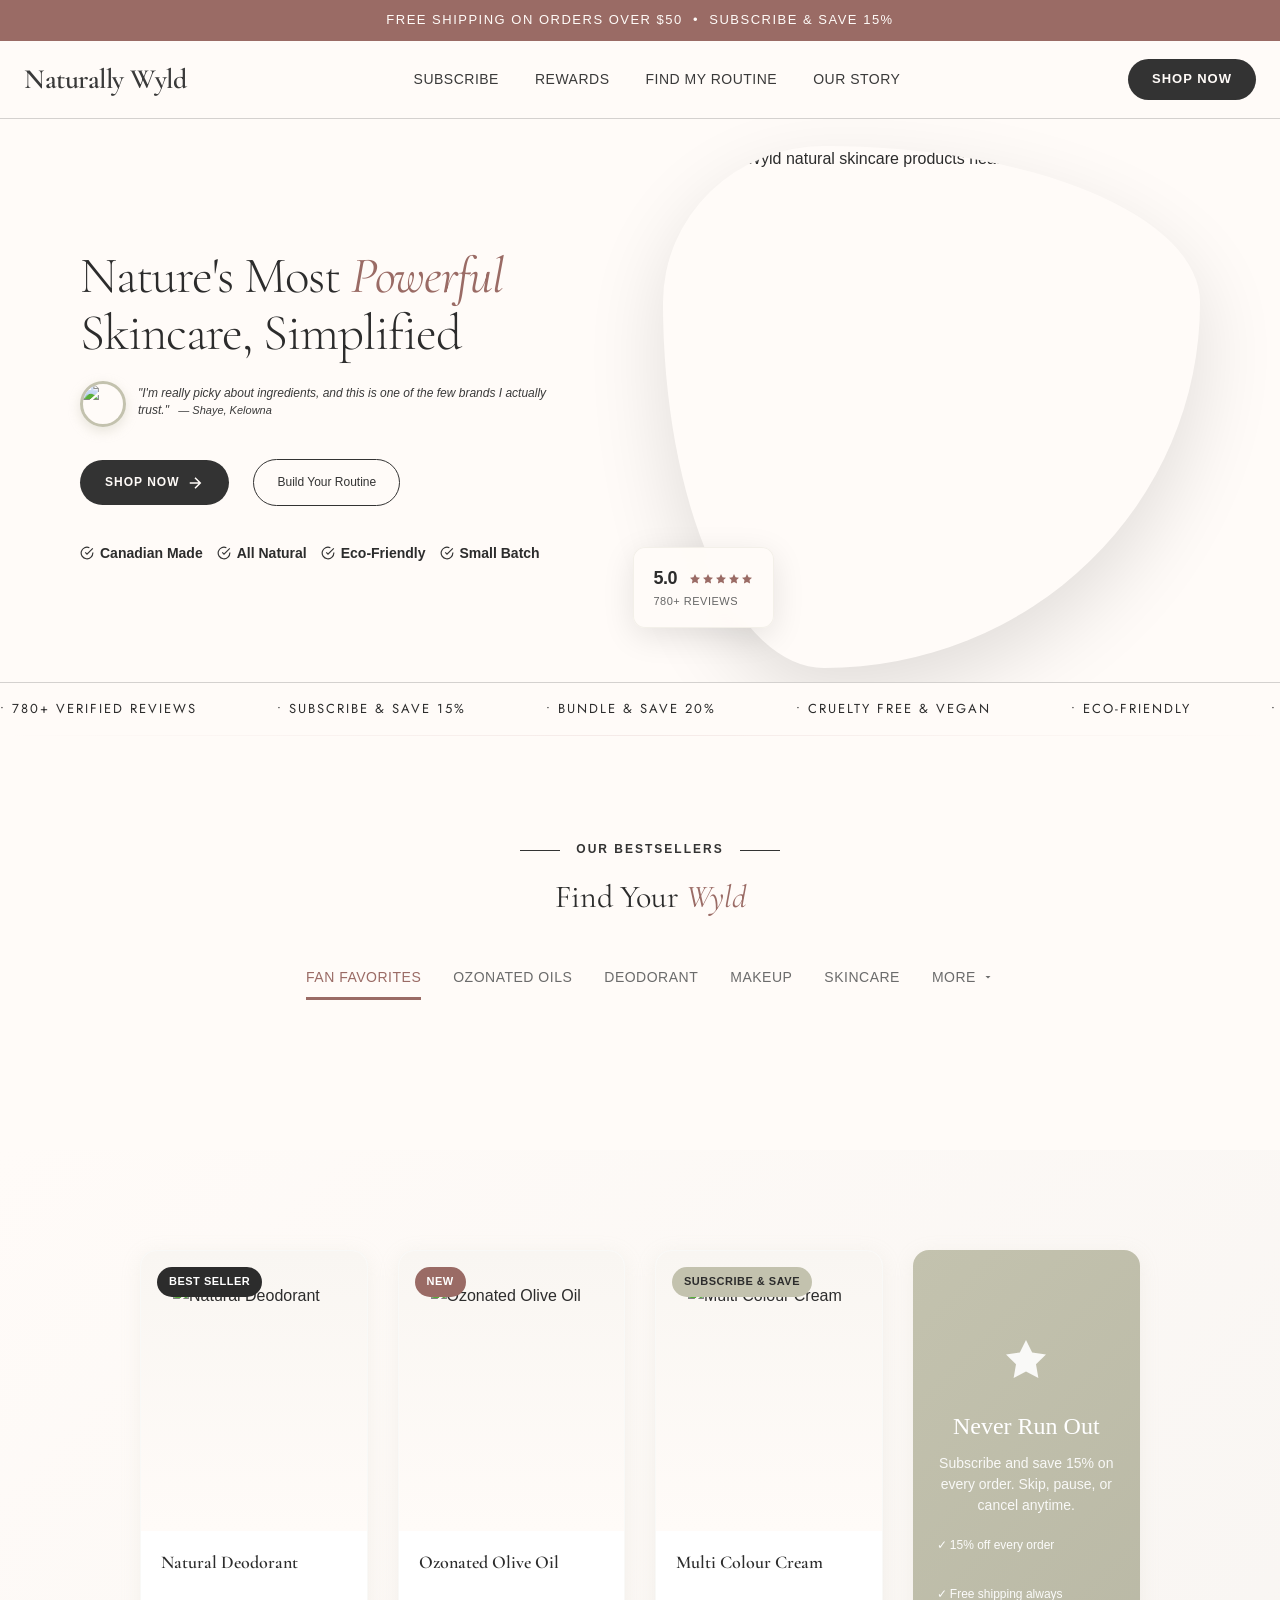
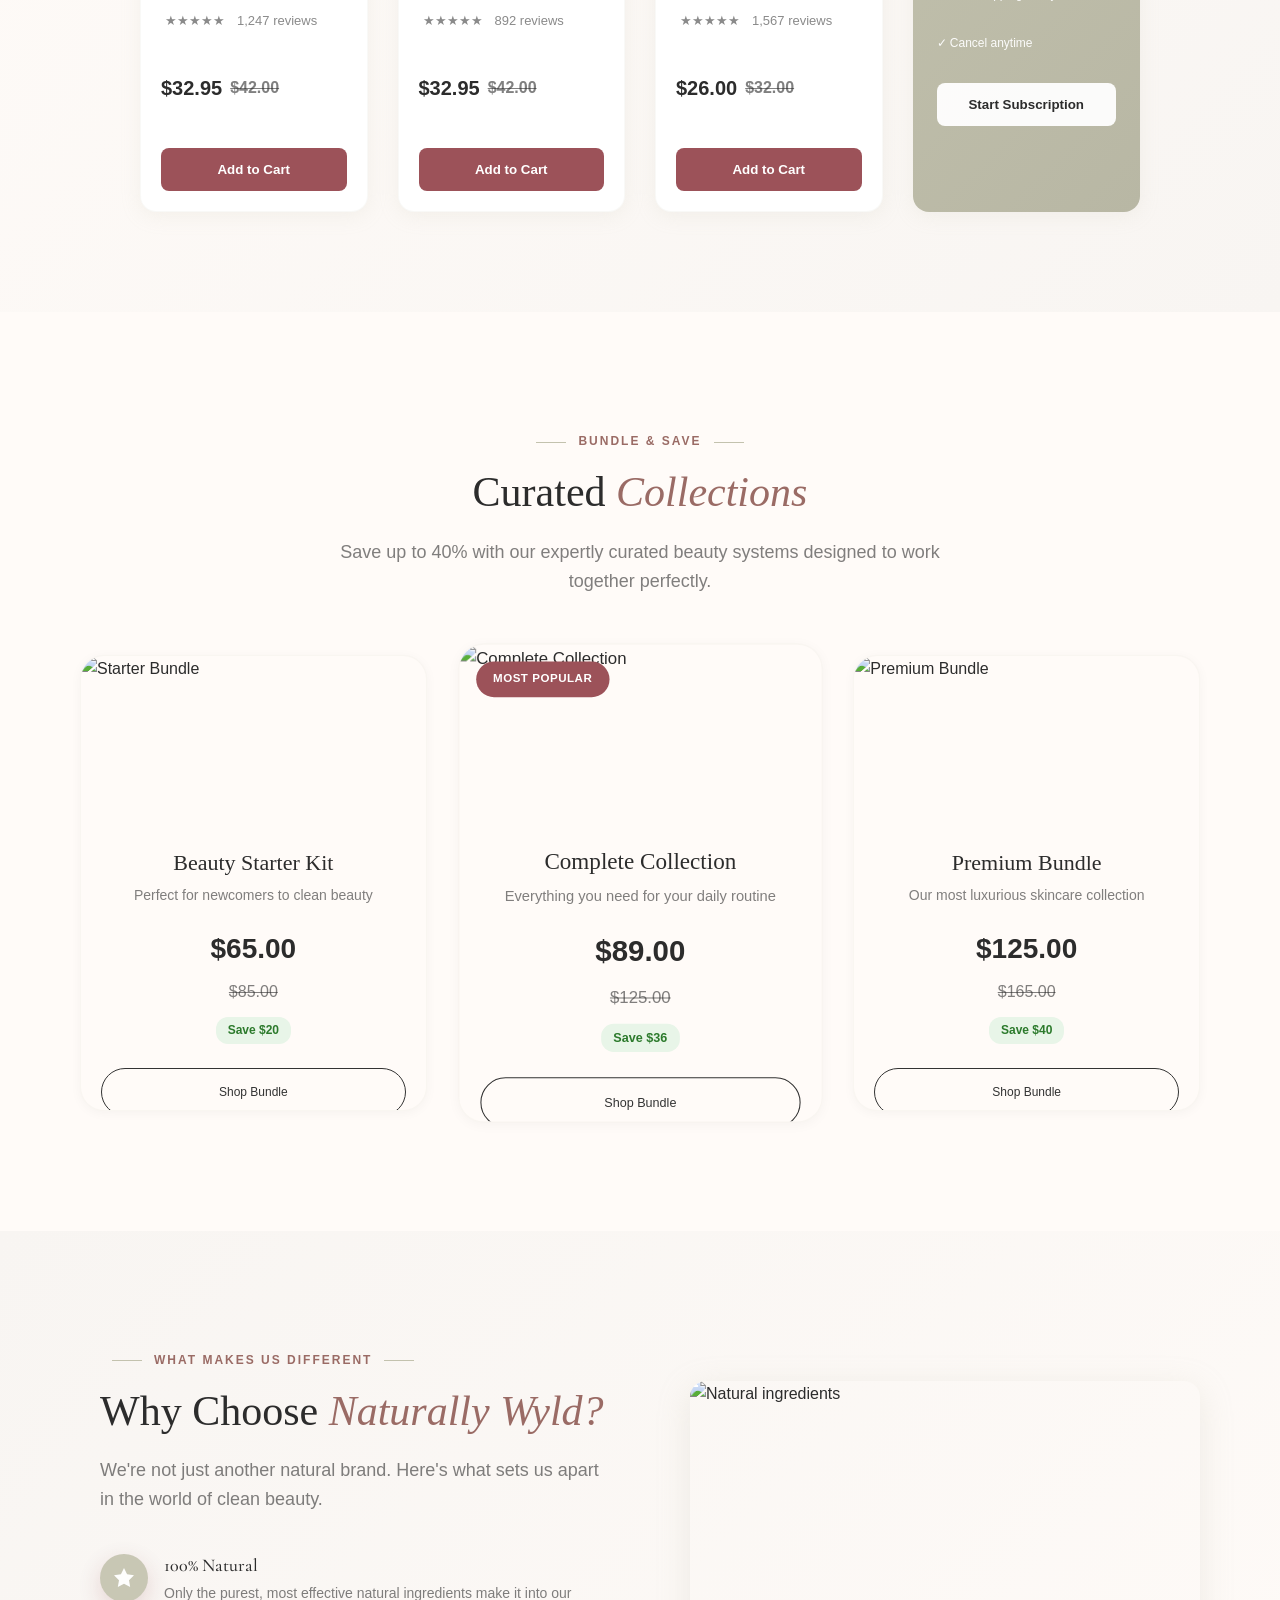
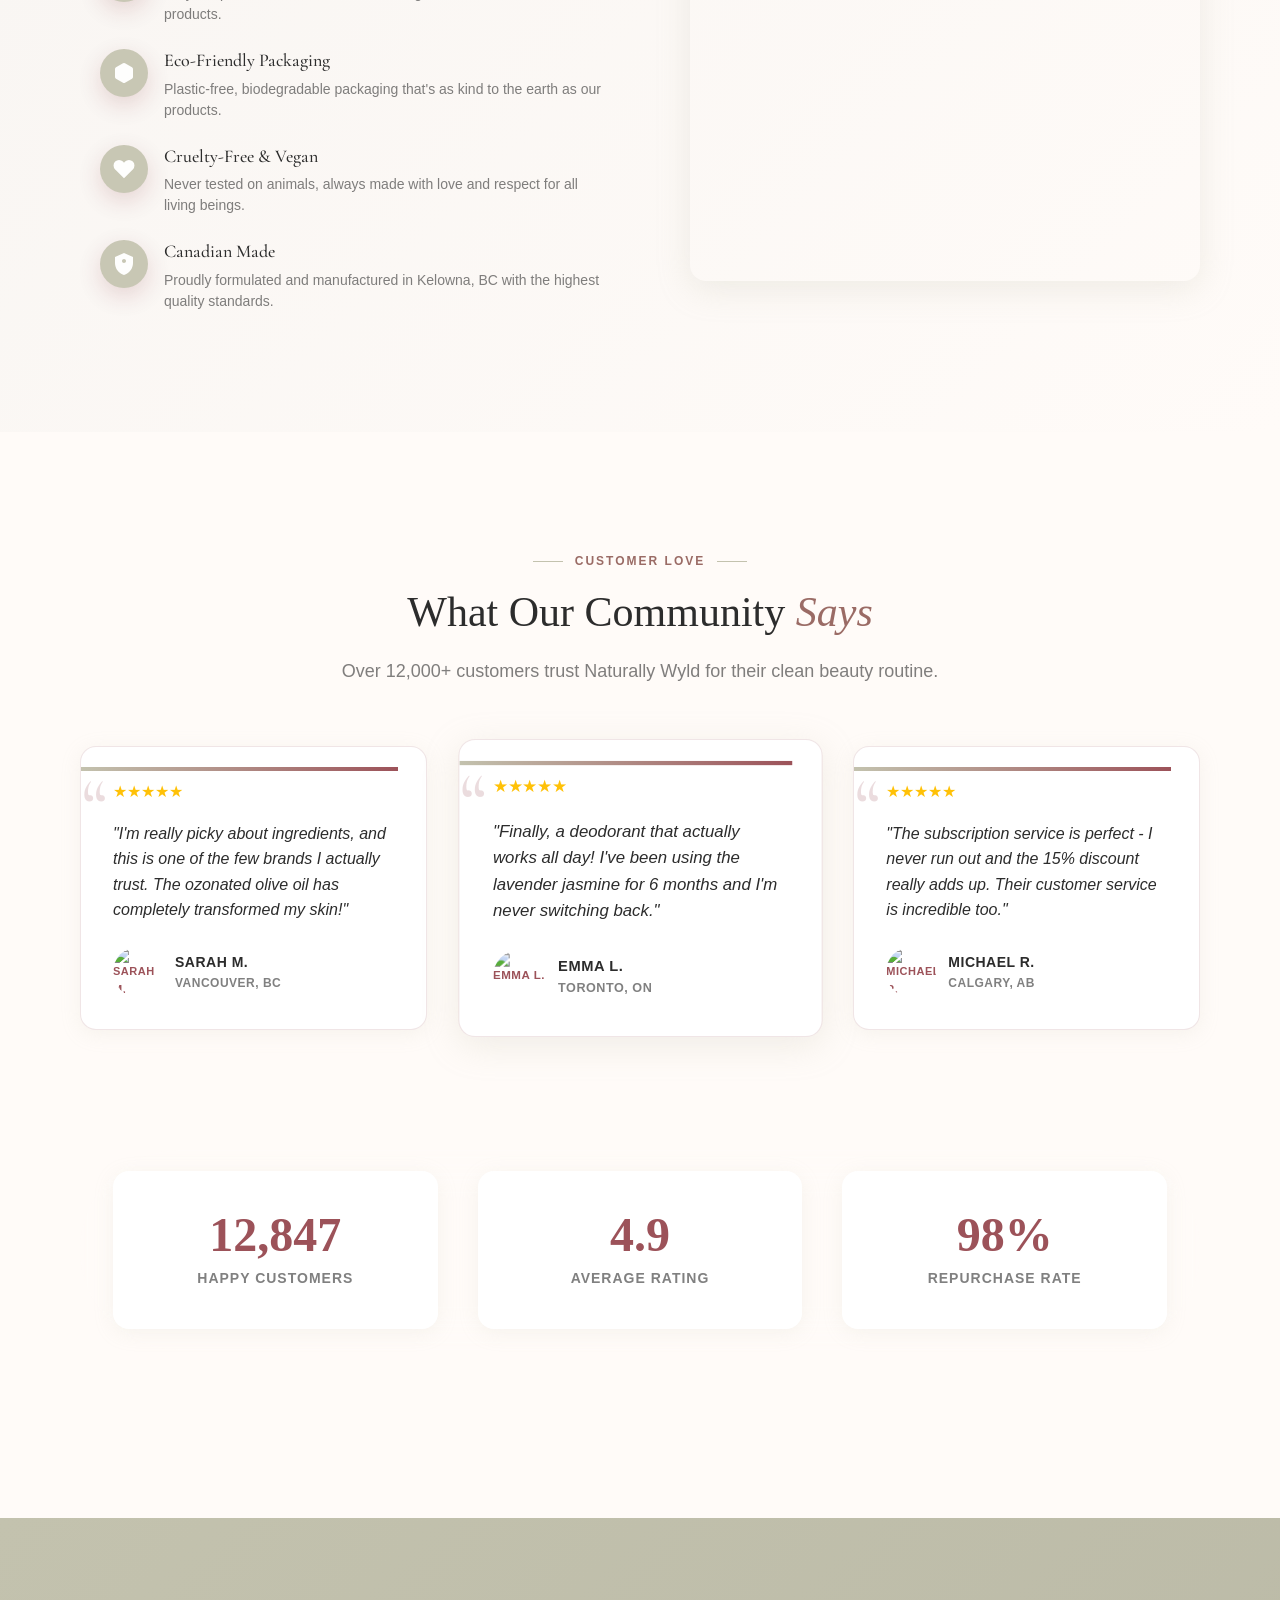
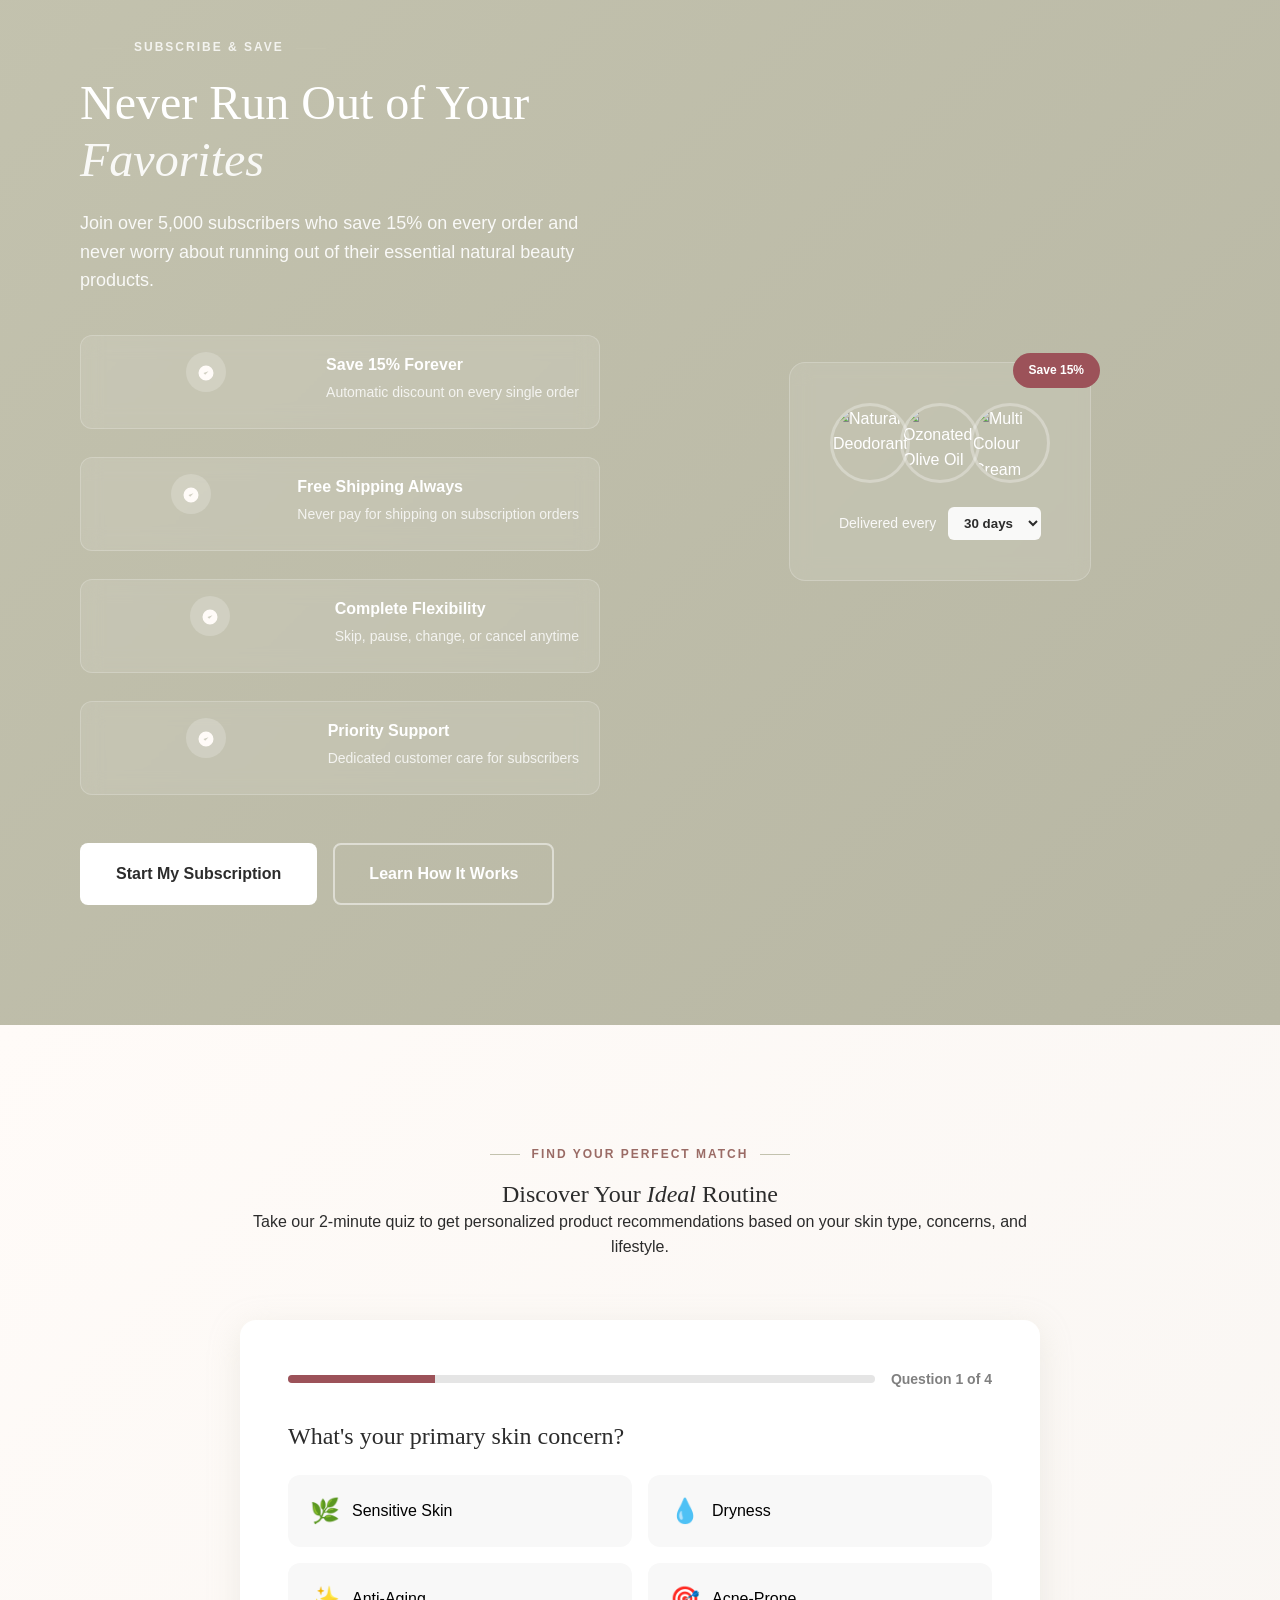
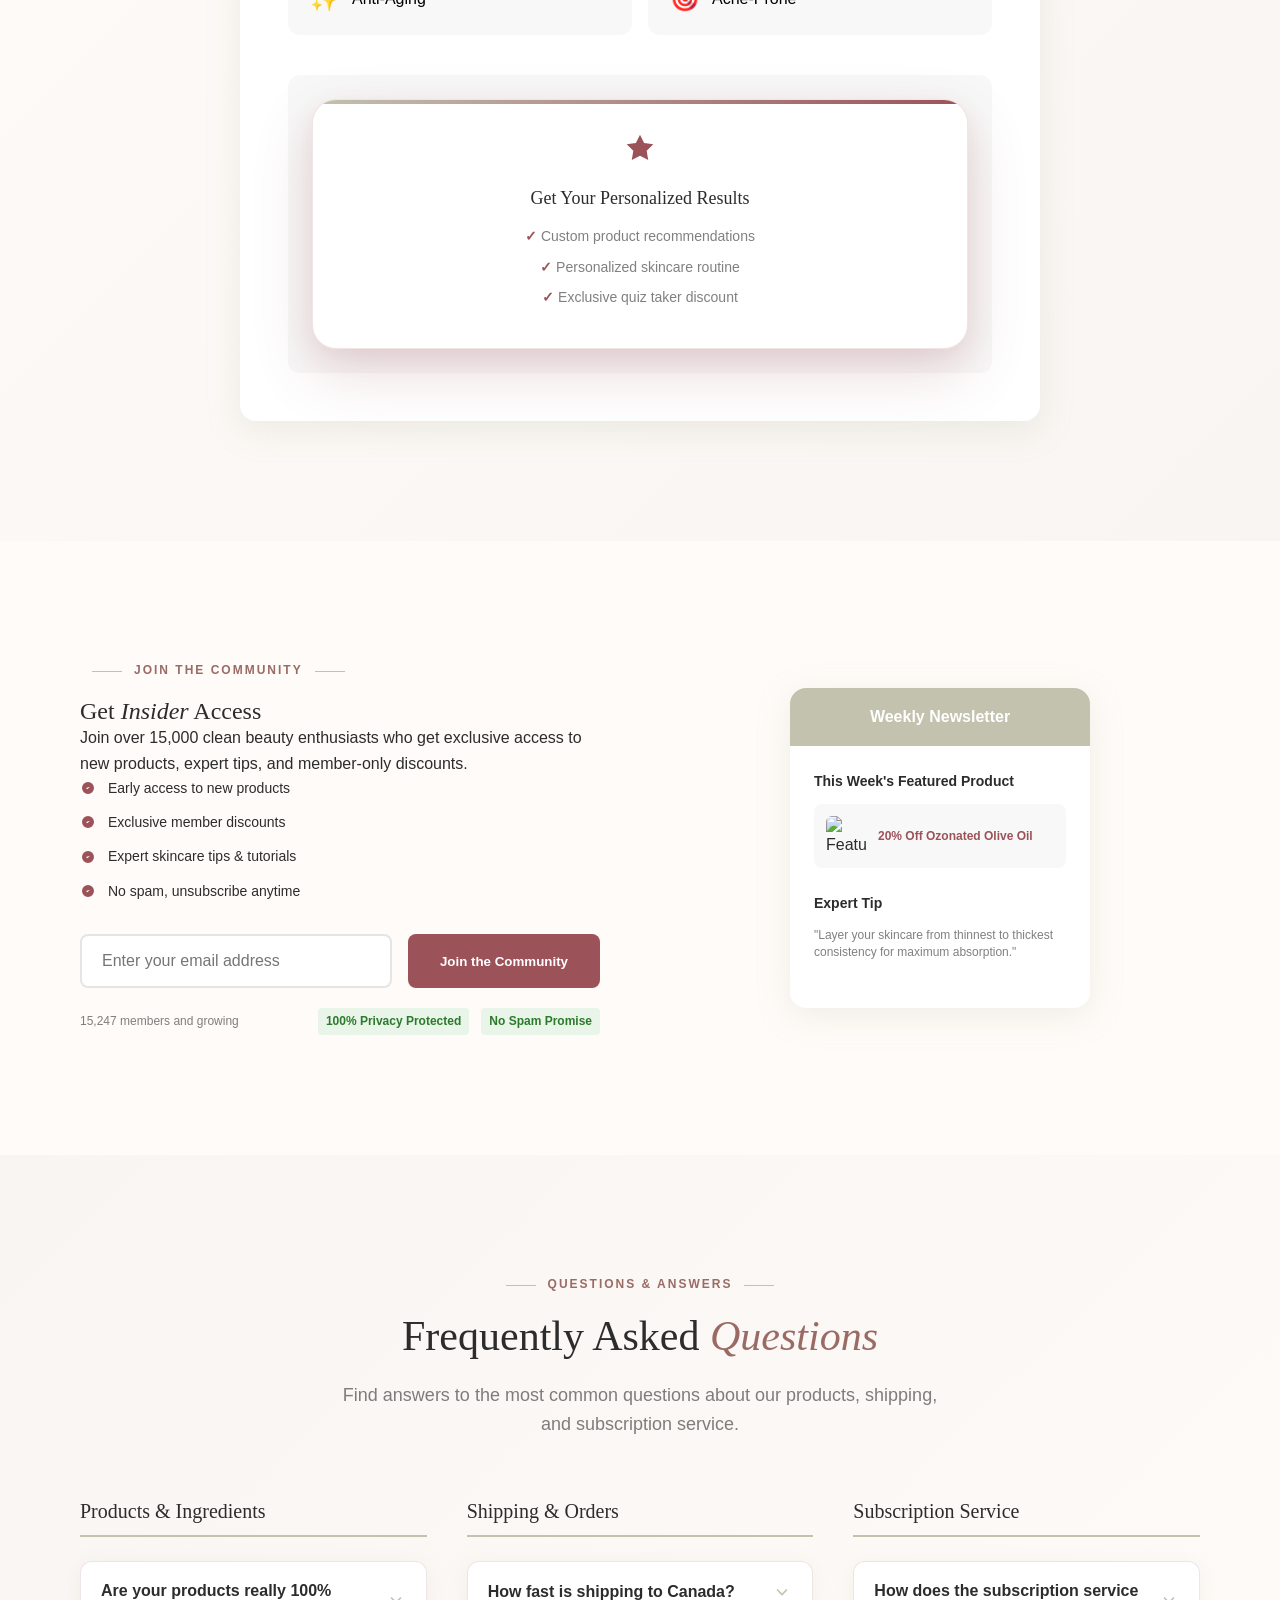
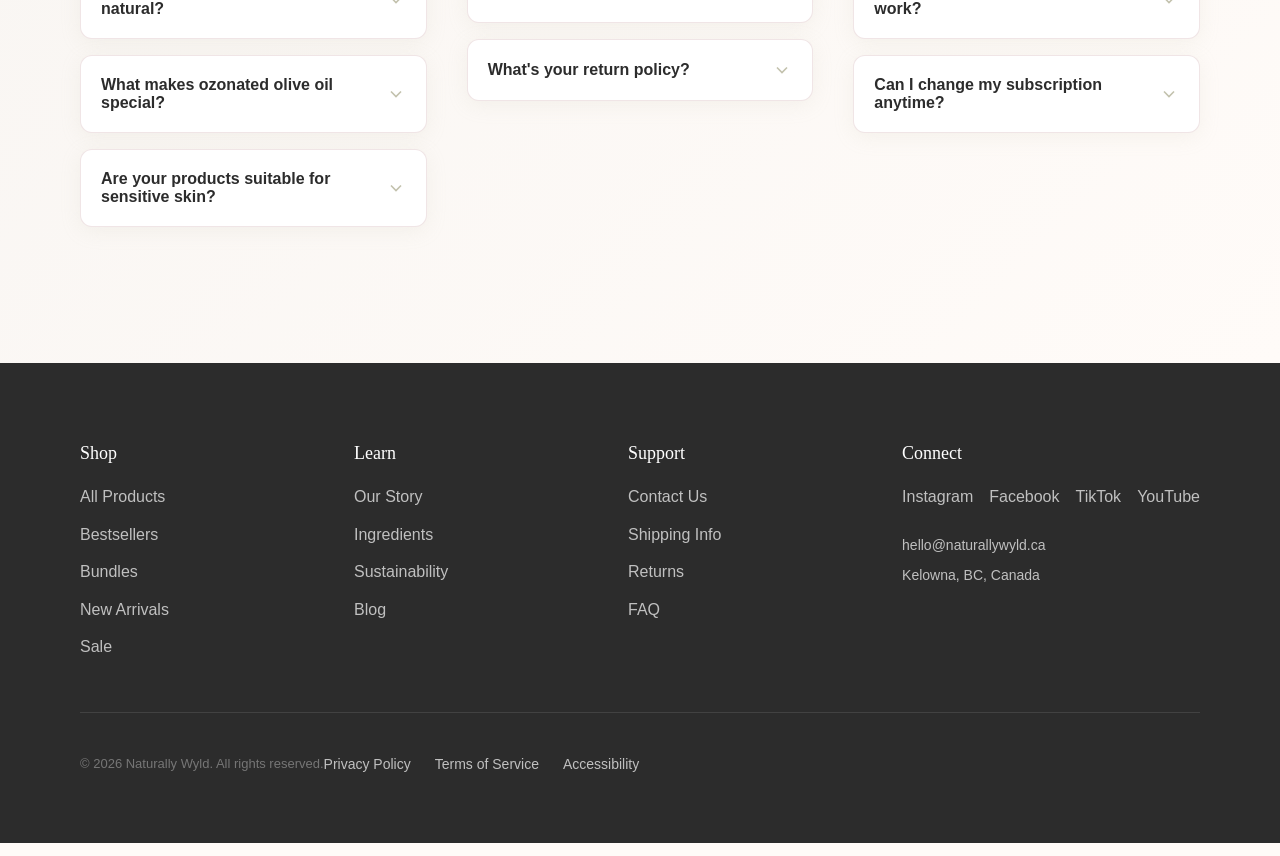
==== commit 2bdfba7e: "Force GitHub Pages deployment refresh" ====
--- a/wyld-homepage.html
+++ b/wyld-homepage.html
@@ -7925,4 +7925,4 @@
     </script>
 
 </body>
-</html>+</html><!-- Force deployment Mon Mar 30 07:45:26 PDT 2026 -->
